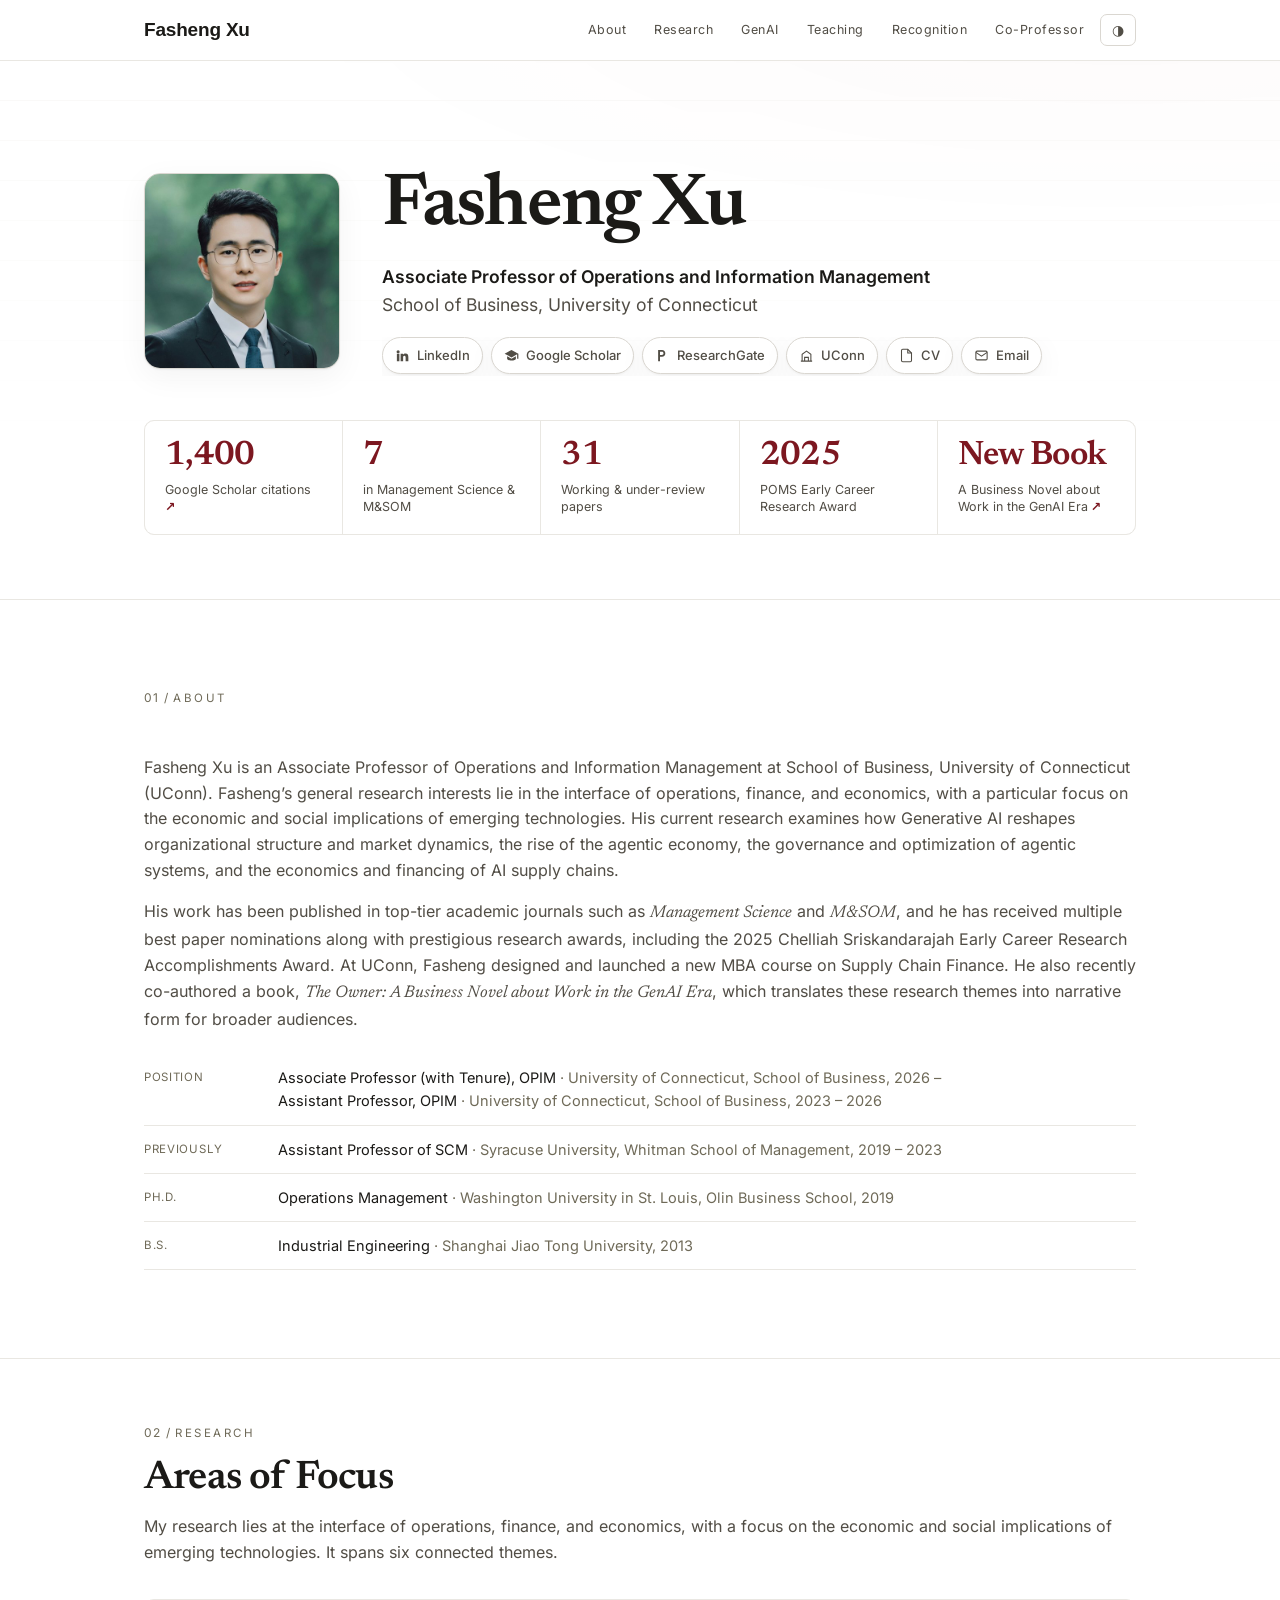
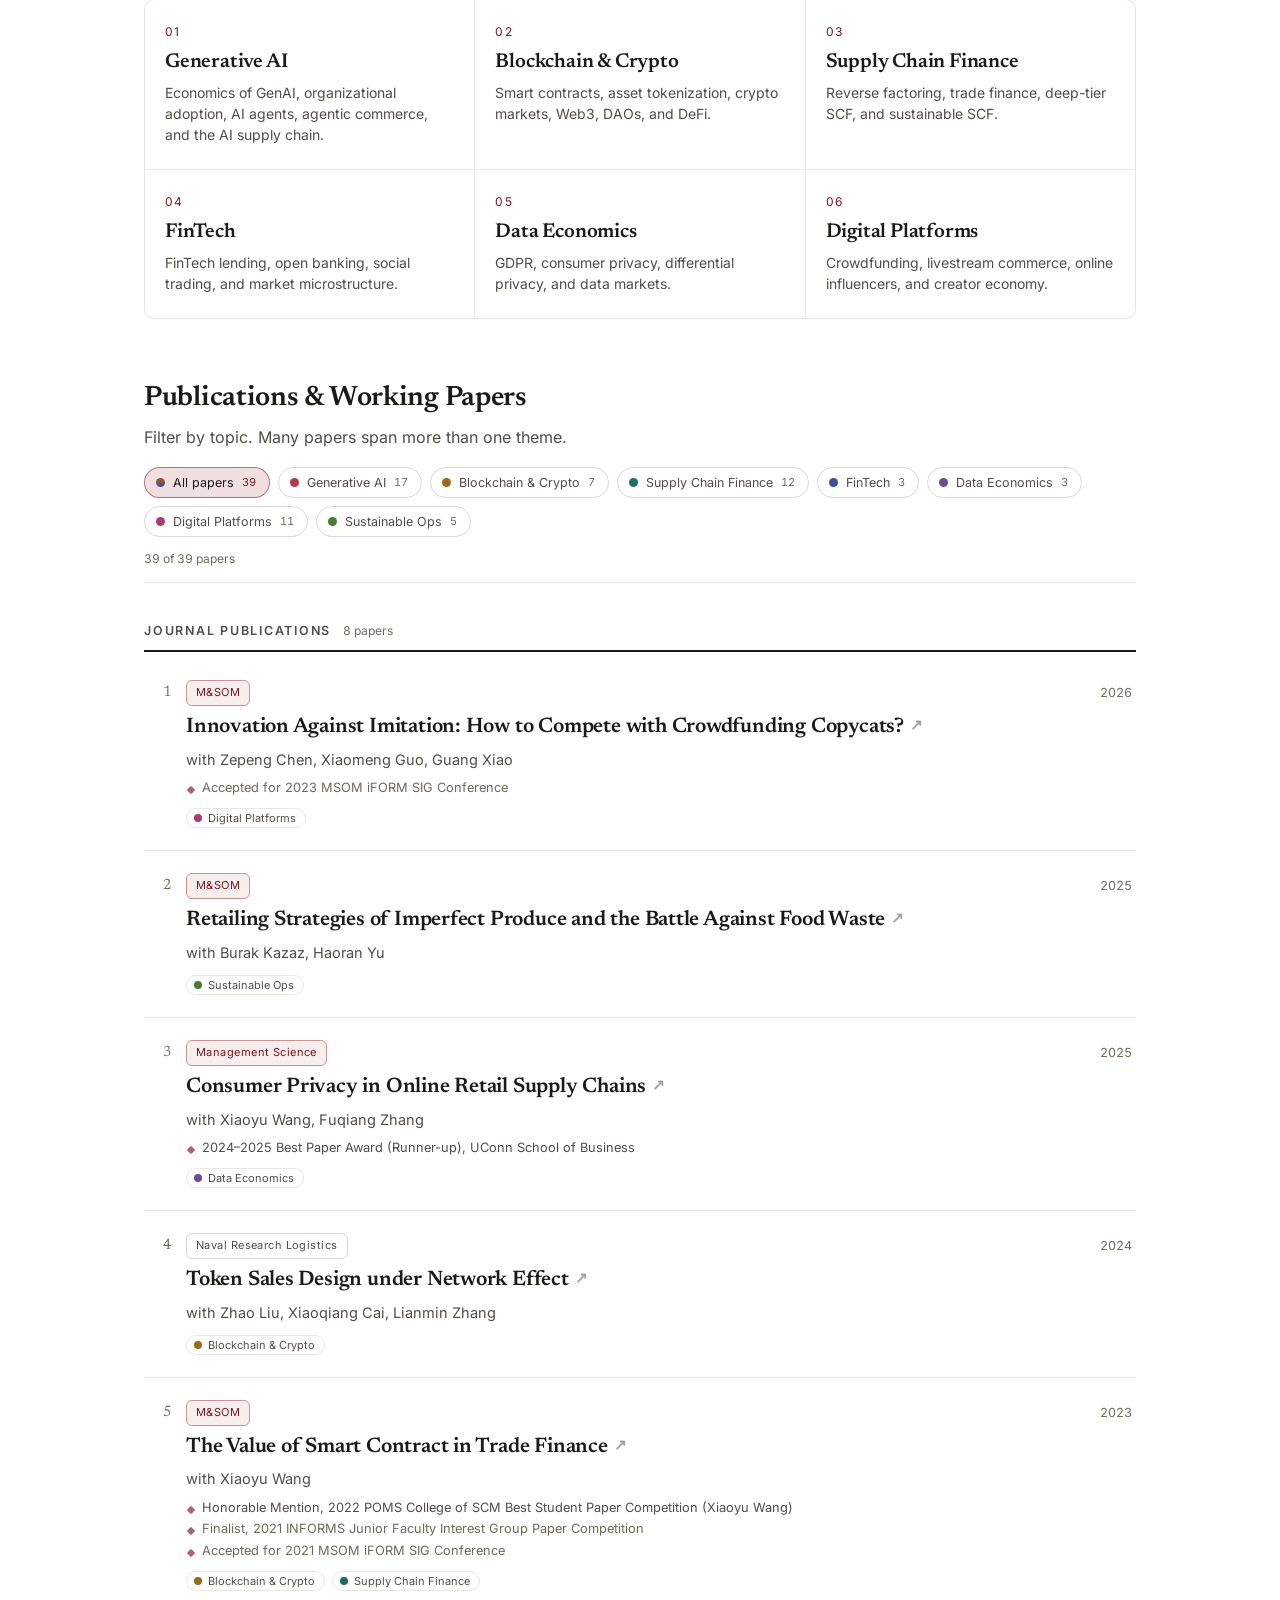
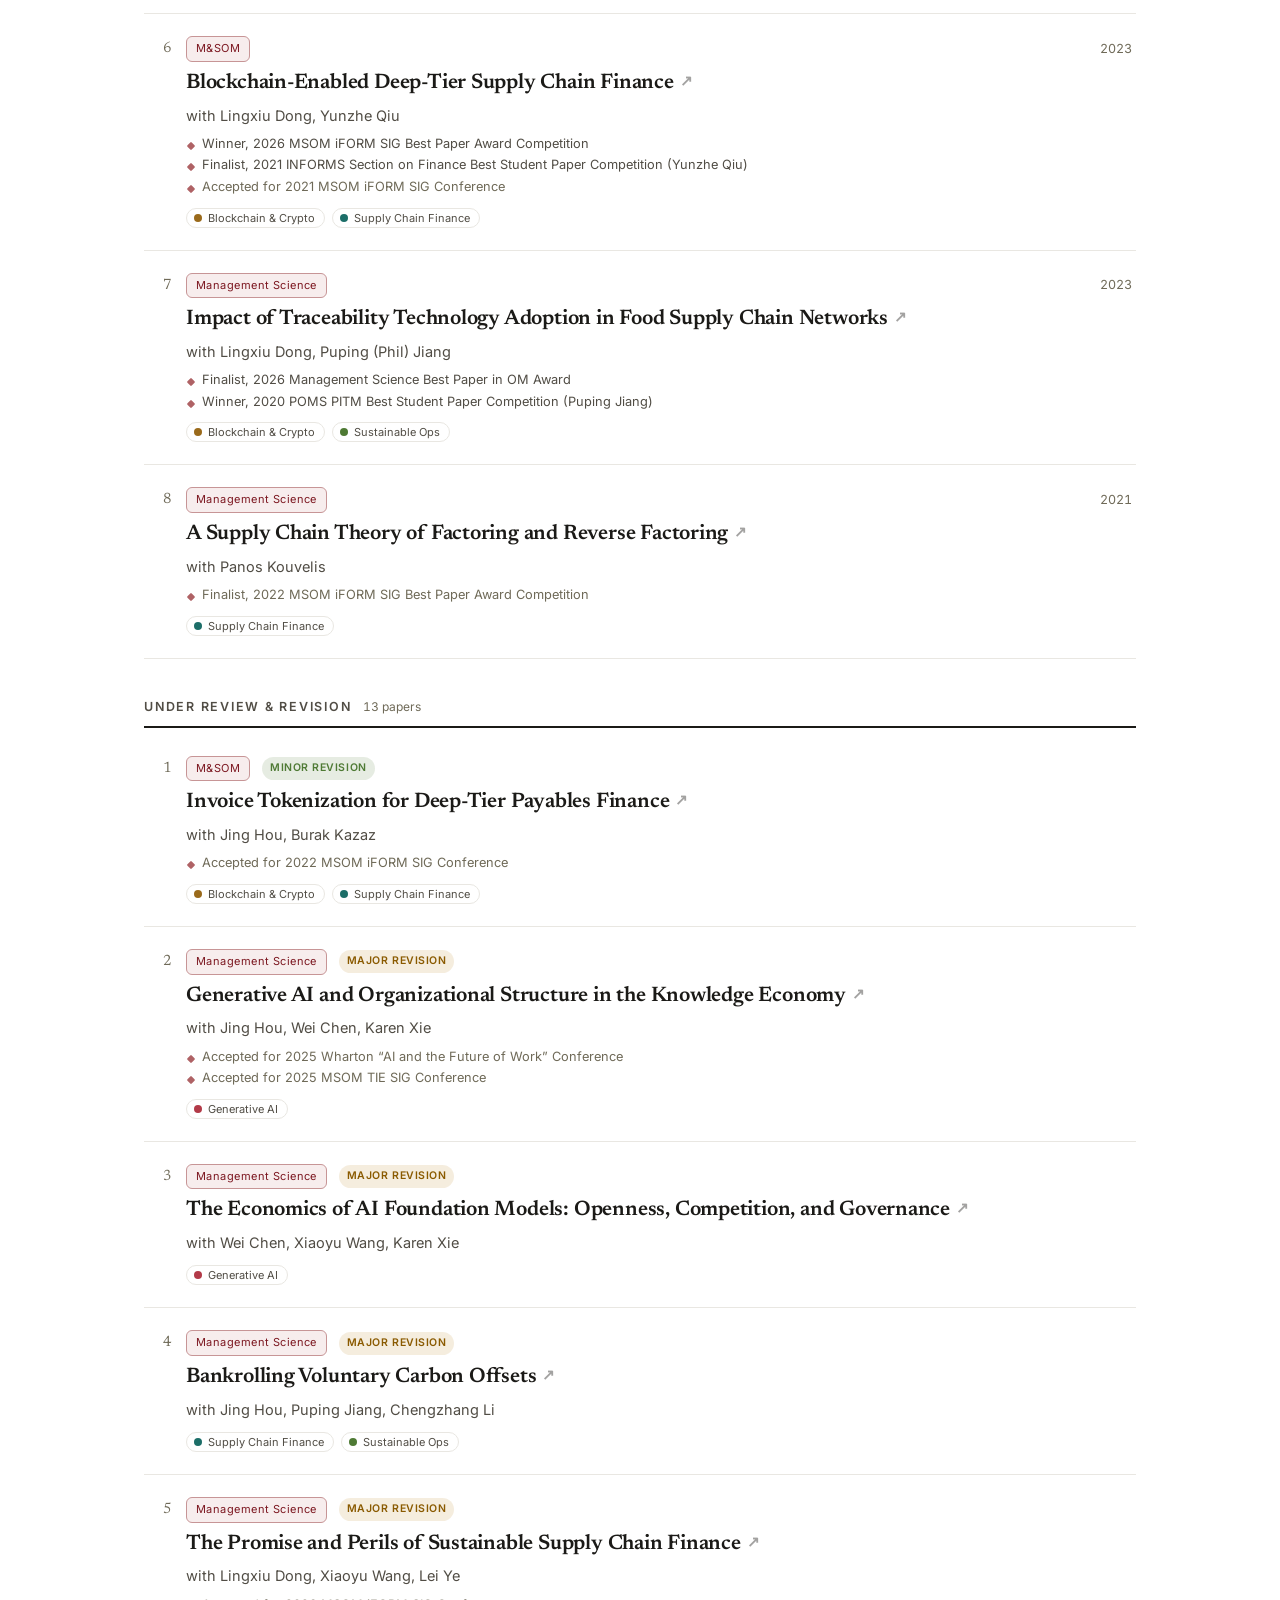
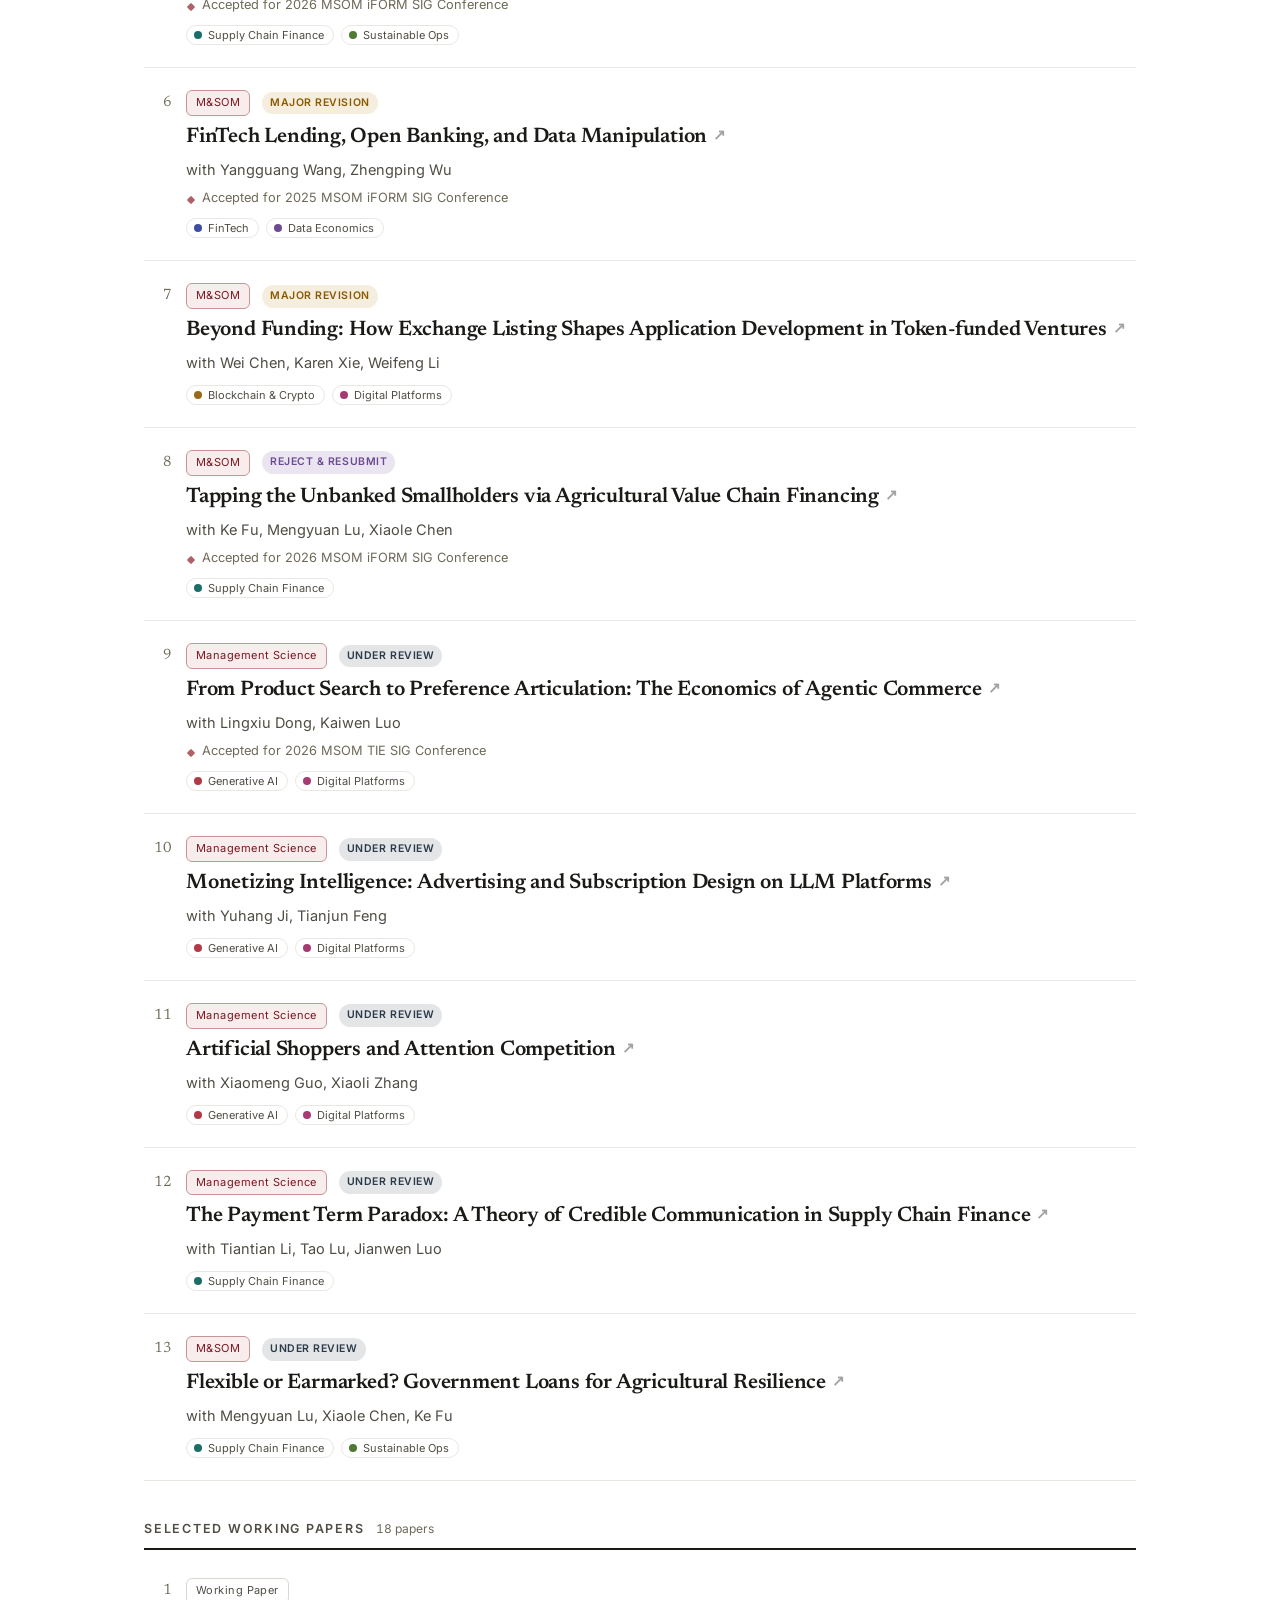
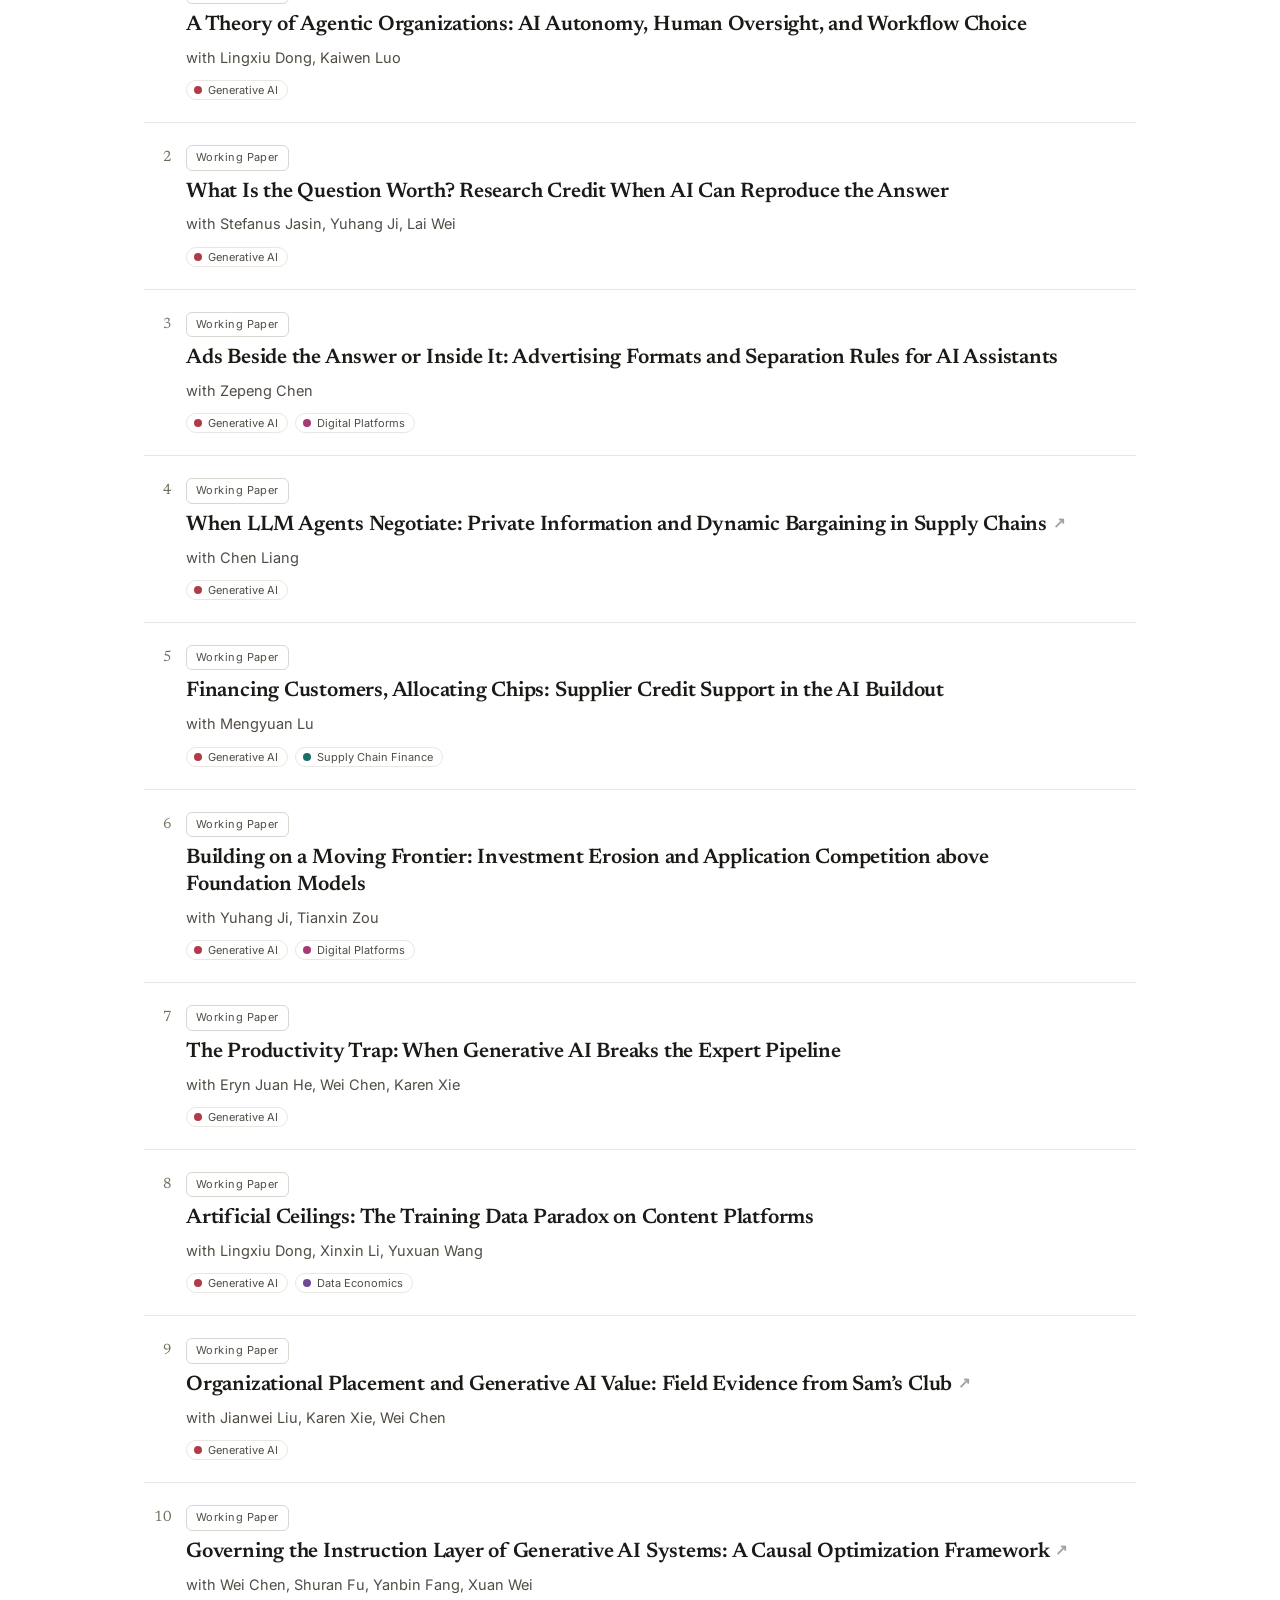
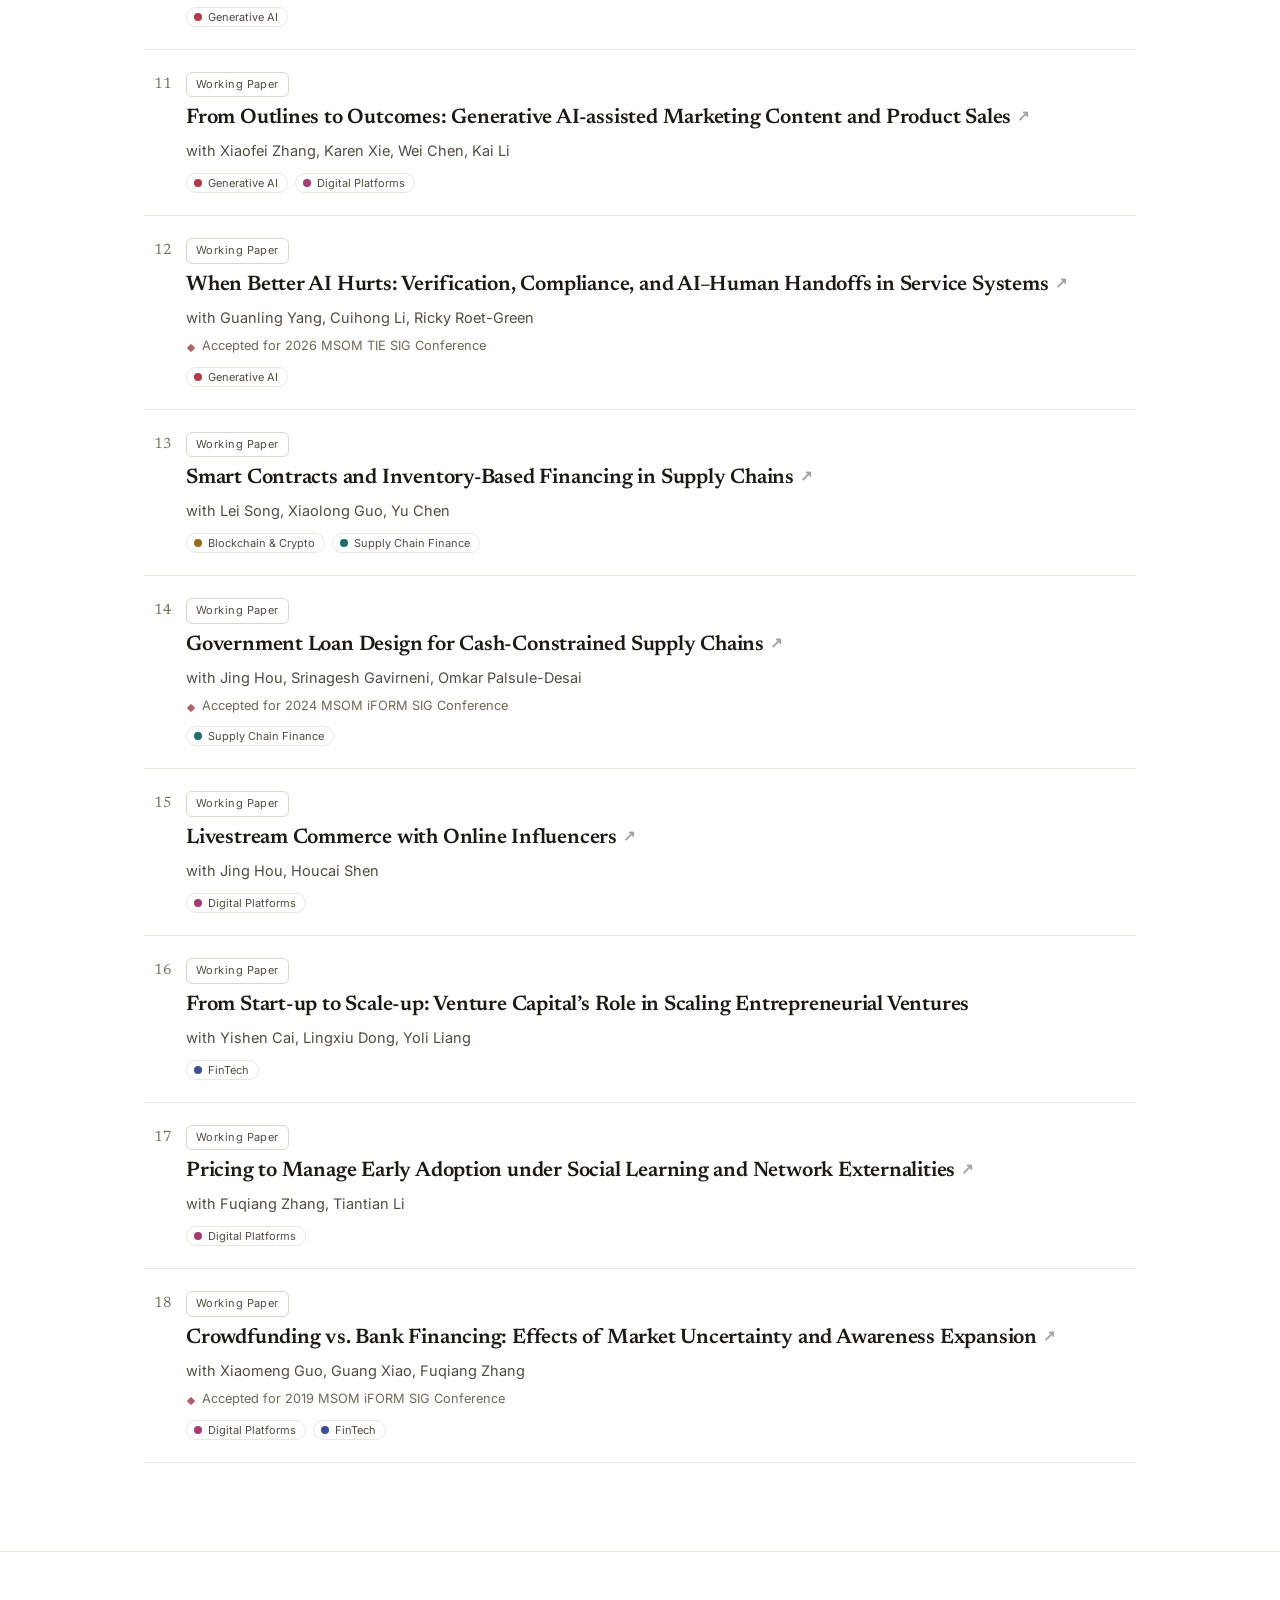
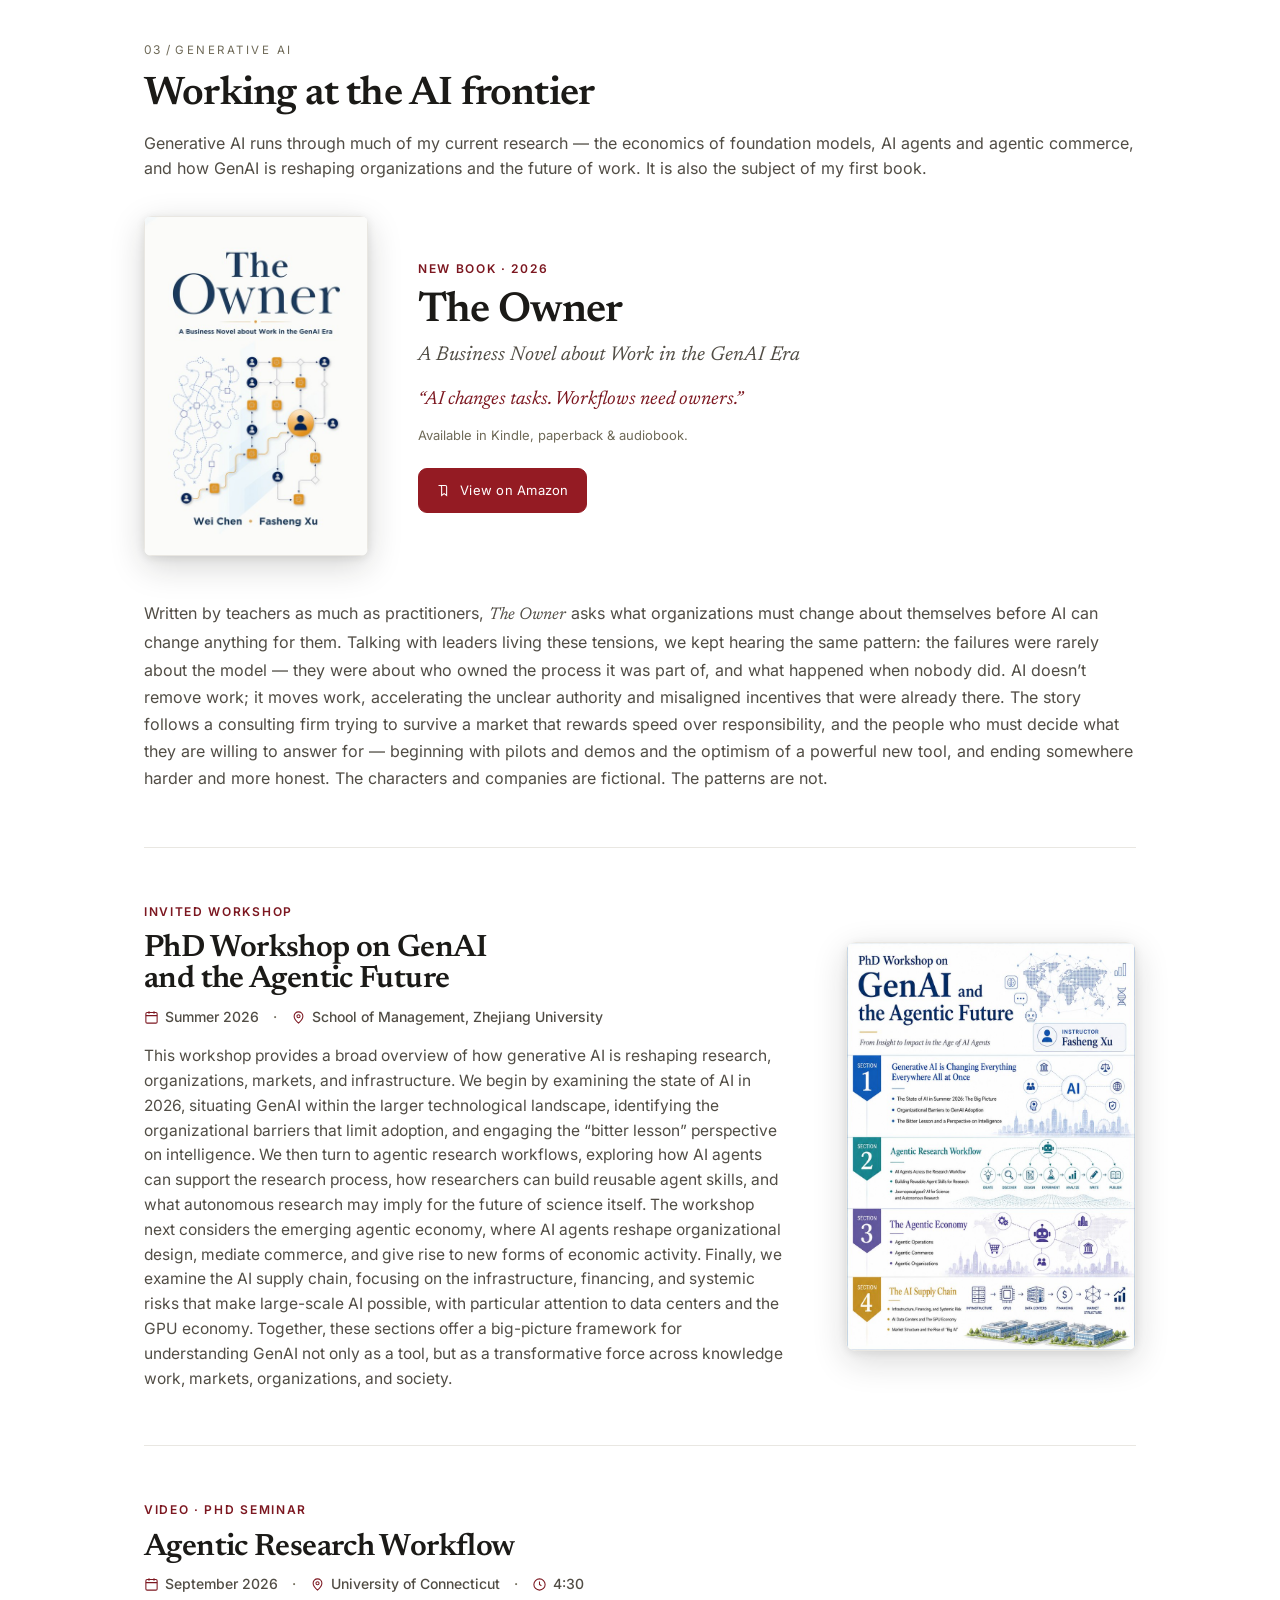
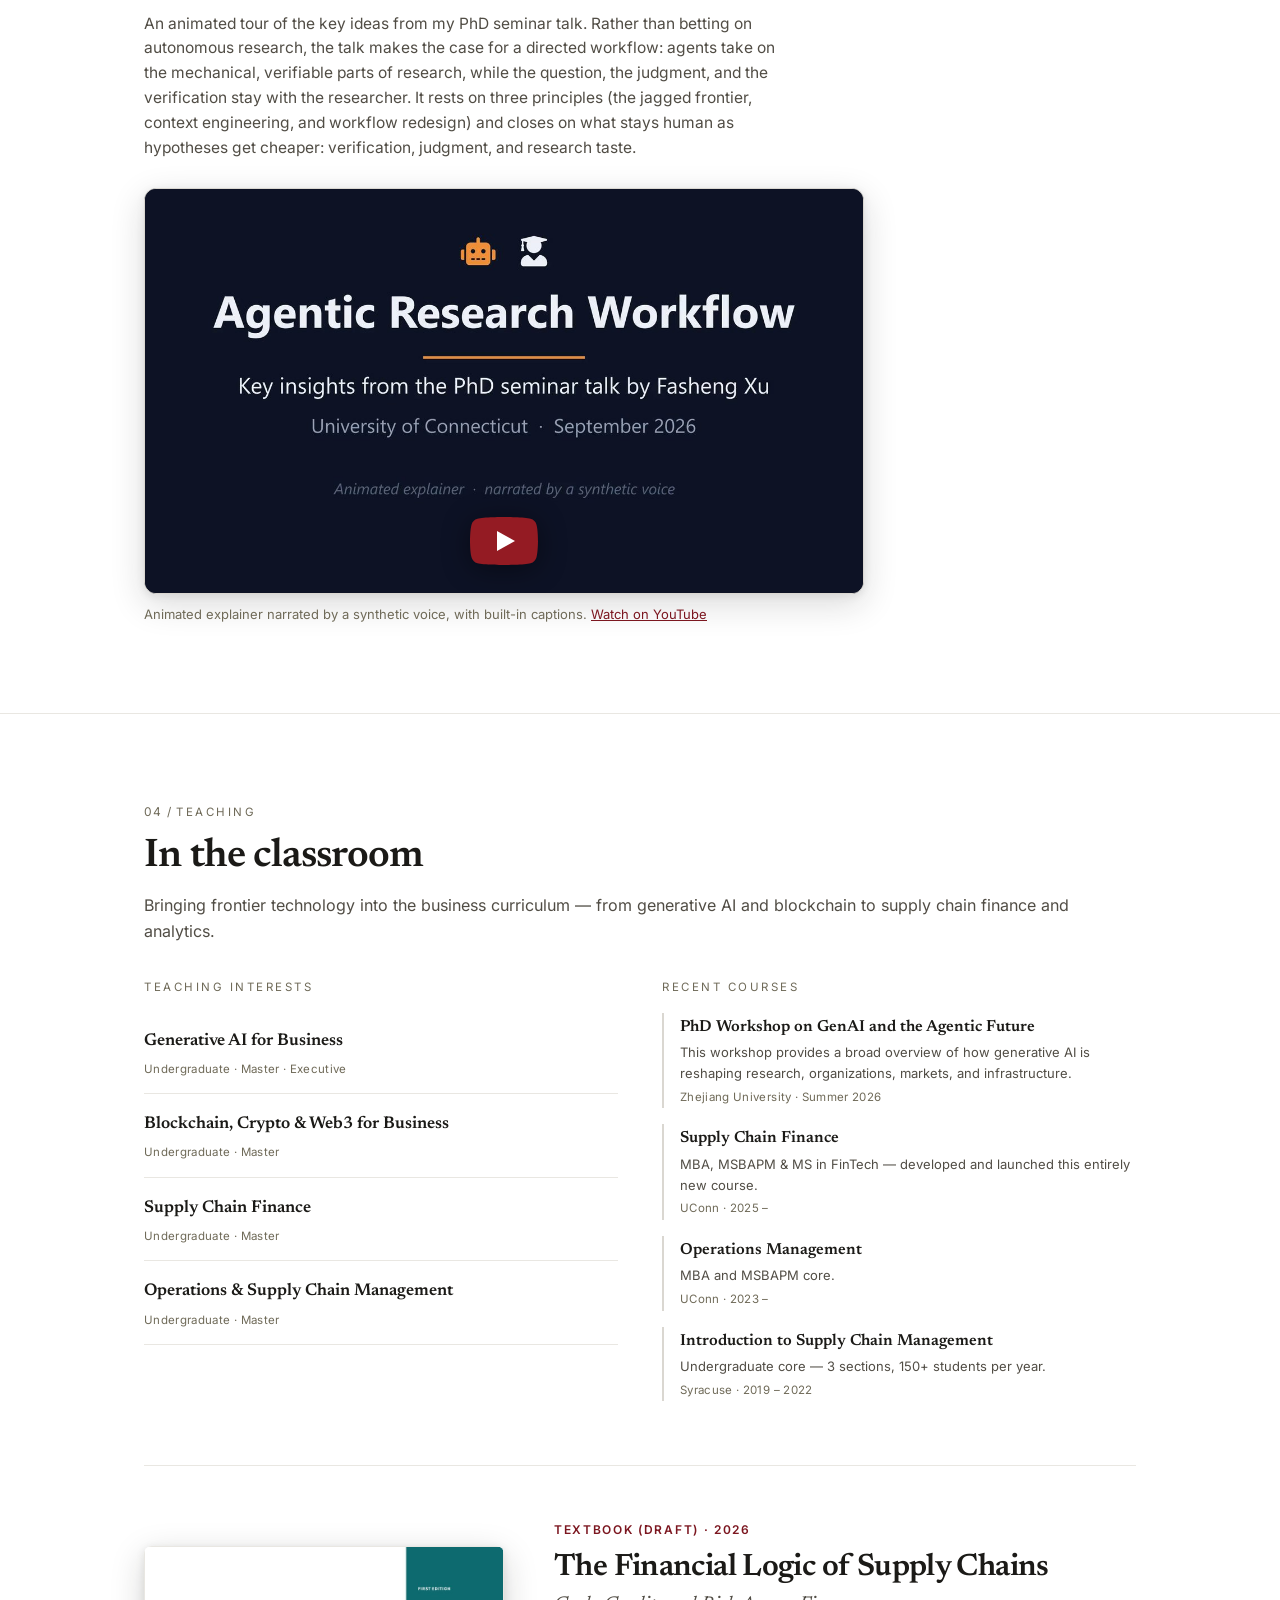
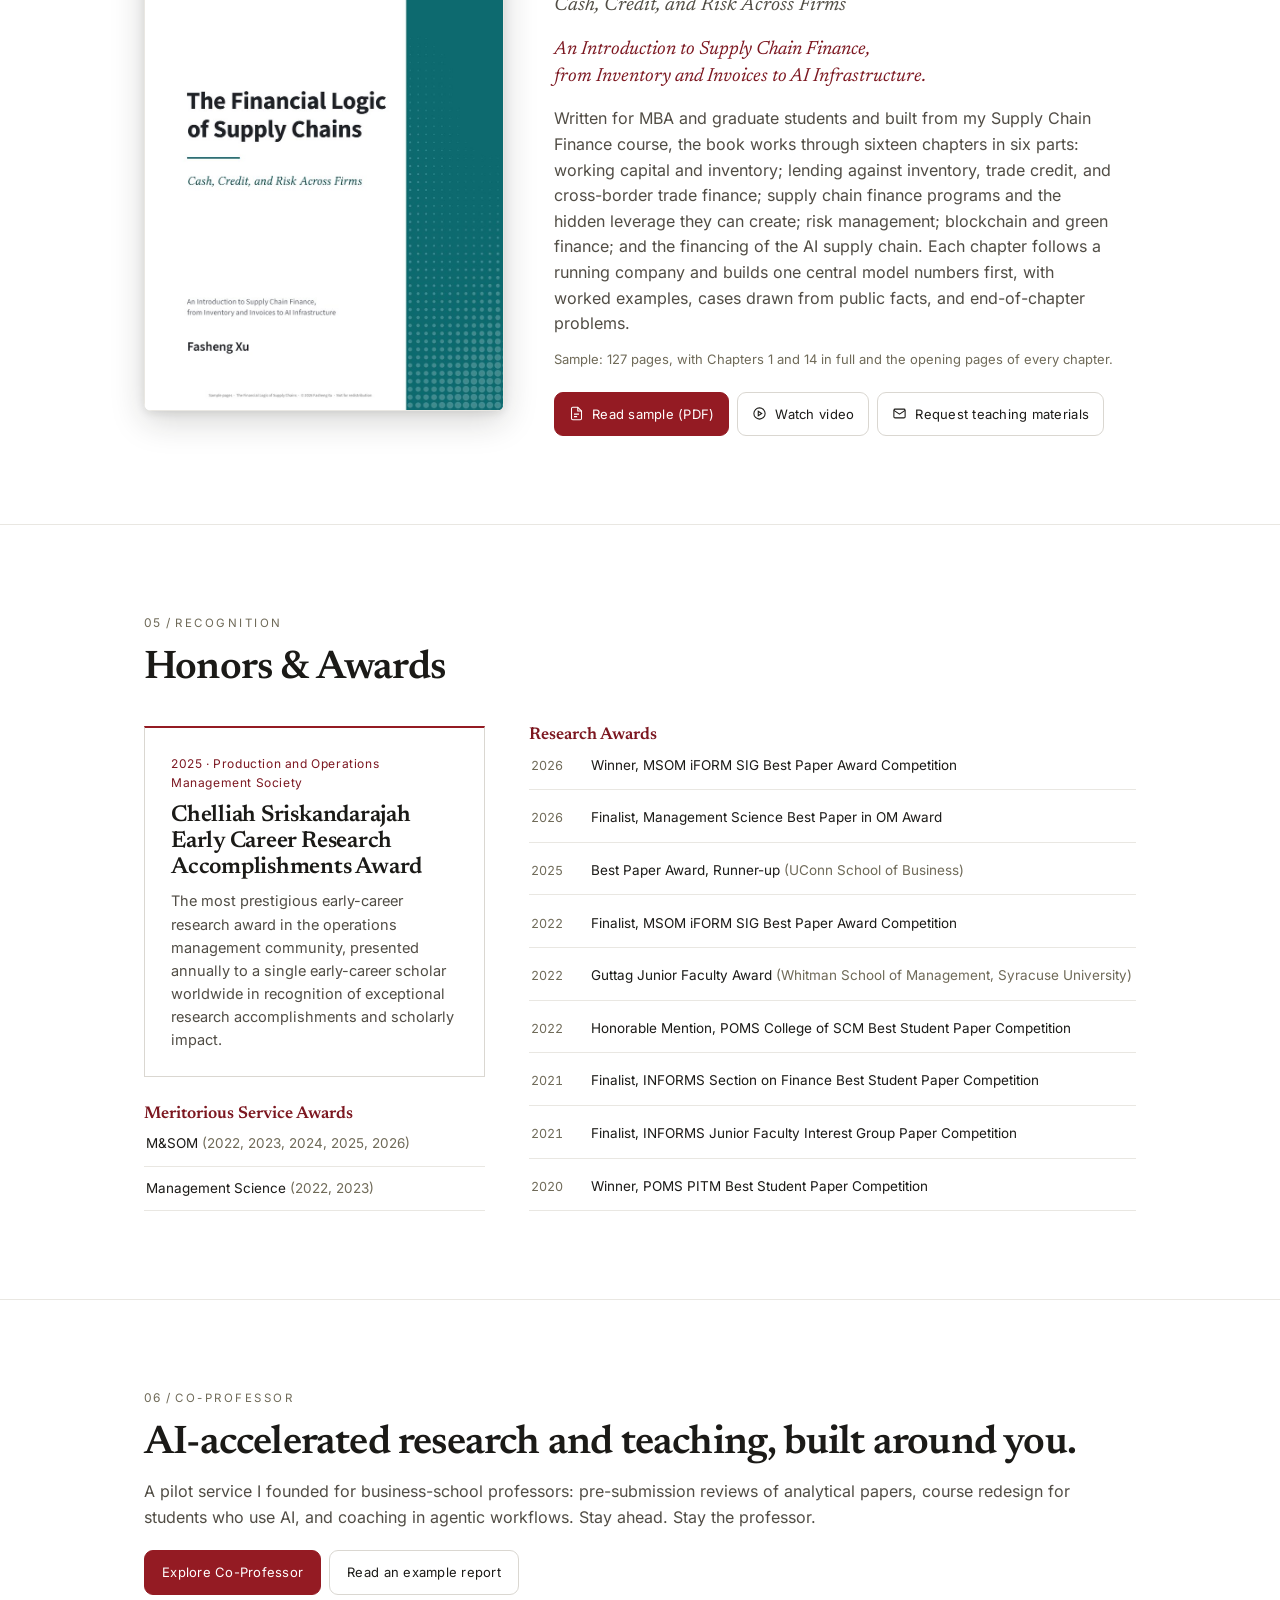
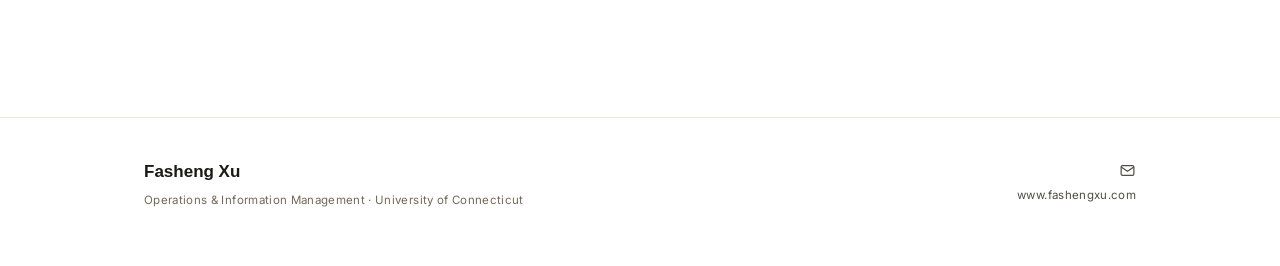
==== index.html @ a57a4d6a "Honors & Awards: title case headings, drop intro line, align card and lists top and bottom Co-Author" ====
<!DOCTYPE html>
<html lang="en">
<head>
<meta charset="utf-8">
<meta name="viewport" content="width=device-width, initial-scale=1">
<meta name="theme-color" content="#FFFFFF" media="(prefers-color-scheme: light)">
<meta name="theme-color" content="#121316" media="(prefers-color-scheme: dark)">
<meta property="og:title" content="Fasheng Xu — Research">
<meta property="og:description" content="Associate Professor of Operations and Information Management, University of Connecticut. Research on the economics of generative AI, blockchain, supply chain finance, and FinTech.">
<meta property="og:type" content="website">
<meta property="og:url" content="https://www.fashengxu.com">
<link rel="icon" href="data:image/svg+xml,%3Csvg xmlns='http://www.w3.org/2000/svg' viewBox='0 0 64 64'%3E%3Crect width='64' height='64' rx='14' fill='%23941B23'/%3E%3Ctext x='32' y='44' font-family='Arial,Helvetica,sans-serif' font-size='30' font-weight='700' fill='white' text-anchor='middle'%3EFX%3C/text%3E%3C/svg%3E">
<title>Fasheng Xu</title>
<meta name="description" content="Fasheng Xu, Associate Professor of Operations and Information Management at the University of Connecticut. Research on the economics of generative AI, blockchain, supply chain finance, and FinTech.">
<style>
  /* ============================ FONTS (inlined; CSP blocks CDN) ============================ */
  @font-face{font-family:'Inter';font-style:normal;font-weight:100 900;font-display:swap;src:url([data-uri]) format('woff2');unicode-range:U+0000-00FF,U+0131,U+0152-0153,U+02BB-02BC,U+02C6,U+02DA,U+02DC,U+0304,U+0308,U+0329,U+2000-206F,U+20AC,U+2122,U+2191,U+2193,U+2212,U+2215,U+FEFF,U+FFFD}
  @font-face{font-family:'Newsreader';font-style:normal;font-weight:200 800;font-display:swap;src:url([data-uri]) format('woff2');unicode-range:U+0000-00FF,U+0131,U+0152-0153,U+02BB-02BC,U+02C6,U+02DA,U+02DC,U+0304,U+0308,U+0329,U+2000-206F,U+20AC,U+2122,U+2191,U+2193,U+2212,U+2215,U+FEFF,U+FFFD}
  @font-face{font-family:'Newsreader';font-style:italic;font-weight:200 800;font-display:swap;src:url([data-uri]) format('woff2');unicode-range:U+0000-00FF,U+0131,U+0152-0153,U+02BB-02BC,U+02C6,U+02DA,U+02DC,U+0304,U+0308,U+0329,U+2000-206F,U+20AC,U+2122,U+2191,U+2193,U+2212,U+2215,U+FEFF,U+FFFD}
  /* ============================ TOKENS ============================ */
  :root{
    color-scheme: light dark;
    --paper:#FFFFFF;
    --panel:#FFFFFF;
    --panel-2:#F5F4F2;
    --ink:#1B1A17;
    --ink-soft:#514D45;
    --ink-faint:#6F6A58;
    --line:#E9E7E2;
    --line-strong:#DAD7D1;
    --accent:#941B23;        /* oxblood, drawn from the CV's own title color */
    --accent-ink:#7C1720;
    --accent-soft:rgba(148,27,35,.08);
    --slate:#2B3A4A;

    /* topic hues */
    --t-genai:#B23A48;
    --t-blockchain:#9A6A1B;
    --t-scf:#1C6E68;
    --t-fintech:#3C4E9E;
    --t-data:#6E4A93;
    --t-platforms:#A63A72;
    --t-sustain:#4E7A34;

    --maxw:1120px;
    --gutter:clamp(20px,5vw,64px);
    --serif:"Newsreader",Georgia,"Times New Roman",serif;
    --sans:"Inter",system-ui,-apple-system,"Segoe UI",Roboto,Helvetica,Arial,sans-serif;
    --mono:"Inter",system-ui,-apple-system,"Segoe UI",Roboto,Helvetica,Arial,sans-serif;

    --shadow:0 1px 2px rgba(27,26,23,.04),0 8px 30px rgba(27,26,23,.05);
    --r:10px;
  }
  @media (prefers-color-scheme:dark){
    :root{
      --paper:#121316;
      --panel:#191A1E;
      --panel-2:#202227;
      --ink:#F2F3F5;
      --ink-soft:#B9BBC0;
      --ink-faint:#8F9299;
      --line:#2A2C31;
      --line-strong:#383B41;
      --accent:#E86B62;
      --accent-ink:#F0928B;
      --accent-soft:rgba(232,107,98,.13);
      --slate:#AEB9C6;
      --t-genai:#E88A92;
      --t-blockchain:#D8AC57;
      --t-scf:#57C2BA;
      --t-fintech:#94A0E8;
      --t-data:#BE9EE2;
      --t-platforms:#E58BB9;
      --t-sustain:#95C46C;
      --shadow:0 1px 2px rgba(0,0,0,.3),0 10px 34px rgba(0,0,0,.34);
    }
  }
  /* explicit toggle overrides */
  :root[data-theme="light"]{
    color-scheme:light;
    --paper:#FFFFFF;--panel:#FFFFFF;--panel-2:#F5F4F2;--ink:#1B1A17;--ink-soft:#514D45;--ink-faint:#6F6A58;
    --line:#E9E7E2;--line-strong:#DAD7D1;--accent:#941B23;--accent-ink:#7C1720;--accent-soft:rgba(148,27,35,.08);--slate:#2B3A4A;
    --t-genai:#B23A48;--t-blockchain:#9A6A1B;--t-scf:#1C6E68;--t-fintech:#3C4E9E;--t-data:#6E4A93;--t-platforms:#A63A72;--t-sustain:#4E7A34;
    --shadow:0 1px 2px rgba(27,26,23,.04),0 8px 30px rgba(27,26,23,.05);
  }
  :root[data-theme="dark"]{
    color-scheme:dark;
    --paper:#121316;--panel:#191A1E;--panel-2:#202227;--ink:#F2F3F5;--ink-soft:#B9BBC0;--ink-faint:#8F9299;
    --line:#2A2C31;--line-strong:#383B41;--accent:#E86B62;--accent-ink:#F0928B;--accent-soft:rgba(232,107,98,.13);--slate:#AEB9C6;
    --t-genai:#E88A92;--t-blockchain:#D8AC57;--t-scf:#57C2BA;--t-fintech:#94A0E8;--t-data:#BE9EE2;--t-platforms:#E58BB9;--t-sustain:#95C46C;
    --shadow:0 1px 2px rgba(0,0,0,.3),0 10px 34px rgba(0,0,0,.34);
  }

  /* ============================ BASE ============================ */
  *{box-sizing:border-box}
  html{scroll-behavior:smooth;overflow-x:clip}
  @media (prefers-reduced-motion:reduce){html{scroll-behavior:auto}}
  body{
    margin:0;background:var(--paper);color:var(--ink);
    font-family:var(--sans);font-size:16px;line-height:1.6;
    -webkit-font-smoothing:antialiased;text-rendering:optimizeLegibility;
    font-feature-settings:"kern" 1;
  }
  a{color:inherit}
  h1,h2,h3,h4{font-family:var(--serif);font-weight:600;line-height:1.14;letter-spacing:-.01em;text-wrap:balance;margin:0}
  p{margin:0}
  em,i,cite{font-family:var(--serif);font-style:italic;font-weight:inherit;font-size:1.06em}
  ::selection{background:var(--accent-soft);color:var(--accent-ink)}
  :focus-visible{outline:2.5px solid var(--accent);outline-offset:3px}

  .wrap{max-width:var(--maxw);margin-inline:auto;padding-inline:var(--gutter)}
  .eyebrow{font-family:var(--mono);font-size:11.5px;letter-spacing:.22em;text-transform:uppercase;color:var(--ink-faint)}
  .mono{font-family:var(--mono);font-variant-numeric:tabular-nums}

  /* ============================ NAV ============================ */
  header.nav{position:sticky;top:0;z-index:50;background:color-mix(in srgb,var(--paper) 86%,transparent);
    backdrop-filter:blur(10px) saturate(1.2);-webkit-backdrop-filter:blur(10px) saturate(1.2);
    border-bottom:1px solid var(--line)}
  .nav__row{display:flex;align-items:center;justify-content:space-between;gap:18px;height:60px}
  .brand{display:flex;align-items:center;gap:9px;text-decoration:none;font-family:Arial,Helvetica,sans-serif;font-weight:600;font-size:19px;letter-spacing:-.01em}
  .brand small{font-family:var(--mono);font-size:10.5px;letter-spacing:.14em;text-transform:uppercase;color:var(--ink-faint);font-weight:400}
  nav.links{display:flex;align-items:center;gap:4px}
  nav.links a{font-family:var(--mono);font-size:12.5px;letter-spacing:.04em;text-decoration:none;color:var(--ink-soft);
    padding:8px 12px;border-radius:7px;transition:color .18s,background .18s}
  nav.links a:hover{color:var(--ink);background:var(--panel-2)}
  nav.links a.cv{color:var(--accent-ink);border:1px solid color-mix(in srgb,var(--accent) 34%,var(--line))}
  nav.links a.cv:hover{background:var(--accent-soft)}
  .navtoggle{display:none}
  .lbl-min{display:none}
  .theme-btn{background:none;border:1px solid var(--line-strong);color:var(--ink-soft);width:36px;height:32px;border-radius:7px;cursor:pointer;font-size:14px;display:grid;place-items:center;transition:background .18s,color .18s}
  .theme-btn:hover{background:var(--panel-2);color:var(--ink)}
  @media (max-width:720px){
    nav.links a:not(.cv):not(.persist){display:none}
    .brand small{display:none}
    .lbl-full{display:none}
    .lbl-min{display:inline}
    nav.links{gap:2px}
    nav.links a{padding:8px 10px}
  }

  /* ============================ HERO ============================ */
  .hero{position:relative;padding:clamp(56px,9vw,104px) 0 clamp(40px,6vw,64px);overflow:hidden}
  .hero::before{content:"";position:absolute;inset:0;z-index:0;pointer-events:none;
    background:
      radial-gradient(120% 80% at 88% -10%,var(--accent-soft),transparent 60%),
      linear-gradient(transparent 0 39px,var(--line) 39px 40px);
    background-size:auto,100% 40px;
    -webkit-mask-image:linear-gradient(to bottom,rgba(0,0,0,.5),transparent 74%);
    mask-image:linear-gradient(to bottom,rgba(0,0,0,.5),transparent 74%);opacity:.5}
  .hero__inner{position:relative;z-index:1;max-width:var(--maxw)}
  .hero__top{display:grid;grid-template-columns:auto 1fr;gap:clamp(22px,4vw,42px);align-items:center;margin-bottom:4px}
  .portrait{width:clamp(150px,20vw,196px);height:auto;aspect-ratio:1/1;object-fit:cover;object-position:50% 42%;border-radius:16px;border:1px solid var(--line-strong);box-shadow:var(--shadow);background:var(--panel-2);display:block}
  .hero__id{min-width:0}
  .social{display:flex;flex-wrap:nowrap;gap:8px;margin-top:18px;overflow-x:auto;scrollbar-width:thin;padding-bottom:2px}
  .social a{display:inline-flex;flex:0 0 auto;align-items:center;gap:7px;padding:7px 12px;border-radius:999px;border:1px solid var(--line-strong);background:var(--panel);color:var(--ink-soft);font-size:13px;font-weight:500;text-decoration:none;white-space:nowrap;box-shadow:var(--shadow);transition:transform .16s,color .18s,border-color .18s}
  .social a:hover{transform:translateY(-1px);color:var(--accent-ink);border-color:color-mix(in srgb,var(--accent) 34%,var(--line-strong))}
  .social svg{width:15px;height:15px;flex:none}
  @media (max-width:600px){
    .hero__top{grid-template-columns:1fr;justify-items:start;gap:18px}
    .portrait{width:150px}
  }
  .hero .eyebrow{margin-bottom:20px;display:flex;align-items:center;gap:12px;flex-wrap:wrap}
  .hero .eyebrow .sep{width:22px;height:1px;background:var(--line-strong)}
  .hero h1{font-size:clamp(42px,7.4vw,74px);letter-spacing:-.025em;margin-bottom:14px}
  .hero .role{font-size:clamp(15px,2vw,17.5px);color:var(--ink-soft);max-width:none;margin-bottom:8px}
  .hero .role b{color:var(--ink);font-weight:600}
  .hero .thesis{font-family:var(--serif);font-size:clamp(20px,2.9vw,27px);line-height:1.4;color:var(--ink);
    max-width:34ch;margin:30px 0 6px;text-wrap:pretty}
  .hero .lede{margin-top:20px;max-width:60ch;color:var(--ink-soft);font-size:16px}
  .hero .lede q{font-style:normal}
  .hero__cta{display:flex;flex-wrap:wrap;gap:12px;margin-top:30px}
  .btn{display:inline-flex;align-items:center;gap:9px;text-decoration:none;font-family:var(--mono);font-size:13px;letter-spacing:.02em;
    padding:11px 17px;border-radius:9px;border:1px solid var(--line-strong);color:var(--ink);background:var(--panel);
    transition:transform .16s,background .18s,border-color .18s,box-shadow .18s}
  .btn:hover{transform:translateY(-1px);box-shadow:var(--shadow);border-color:color-mix(in srgb,var(--accent) 30%,var(--line-strong))}
  .btn--primary{background:var(--accent);color:#fff;border-color:var(--accent)}
  @media (prefers-color-scheme:dark){.btn--primary{color:#241014}}
  :root[data-theme="dark"] .btn--primary{color:#241014}
  :root[data-theme="light"] .btn--primary{color:#fff}
  .btn--primary:hover{background:var(--accent-ink)}
  .btn svg{width:15px;height:15px;stroke:currentColor;fill:none;stroke-width:1.7}

  .stats{display:grid;grid-template-columns:1fr;gap:1px;margin-top:44px;
    background:var(--line);border:1px solid var(--line);border-radius:var(--r);overflow:hidden}
  @media (min-width:860px){.stats{grid-template-columns:repeat(5,1fr)}}
  .stat{background:var(--paper);padding:18px 20px}
  .stat .n{font-family:var(--serif);font-size:clamp(26px,3.4vw,34px);font-weight:600;letter-spacing:-.02em;line-height:1;color:var(--accent-ink)}
  .stat .l{margin-top:9px;font-size:12.5px;color:var(--ink-soft);line-height:1.35}
  a.stat--link{text-decoration:none;transition:background .18s}
  a.stat--link:hover{background:var(--panel-2)}
  .stat--book .l::after{content:" \2197";color:var(--accent-ink);font-weight:600}
  .stat--ext .l::after{content:" \2197";color:var(--accent-ink);font-weight:600}
  a.stat--link:focus-visible{outline-offset:-4px}
  

  /* ============================ SECTIONS ============================ */
  section{padding:clamp(54px,8vw,88px) 0;border-top:1px solid var(--line)}
  section[id],#top{scroll-margin-top:74px}
  .sec-head{display:flex;align-items:flex-end;justify-content:space-between;gap:20px;margin-bottom:34px;flex-wrap:wrap}
  .sec-head .k{max-width:none}
  .sec-head .eyebrow{margin-bottom:14px}
  .sec-head h2{font-size:clamp(28px,4vw,40px);letter-spacing:-.02em}
  .sec-head p{margin-top:12px;color:var(--ink-soft);font-size:16px}
  .sec-num{font-family:var(--mono);font-size:12px;color:var(--ink-faint);letter-spacing:.1em}

  /* ============================ AREAS OF FOCUS ============================ */
  .focus{display:grid;grid-template-columns:1fr;gap:1px;background:var(--line);border:1px solid var(--line);border-radius:var(--r);overflow:hidden;margin-top:8px}
  @media (min-width:560px){.focus{grid-template-columns:repeat(2,1fr)}}
  @media (min-width:880px){.focus{grid-template-columns:repeat(3,1fr)}}
  .focus__card{background:var(--panel);padding:22px 20px 24px}
  .focus__num{font-family:var(--mono);font-size:12px;letter-spacing:.12em;color:var(--accent-ink)}
  .focus__card h3{font-size:20px;margin:9px 0 9px;letter-spacing:-.01em}
  .focus__card p{color:var(--ink-soft);font-size:14px;line-height:1.5;margin:0}
  .papers-head{margin-top:clamp(40px,6vw,64px)}
  .papers-head__title{font-size:clamp(22px,3vw,28px);letter-spacing:-.01em}
  .papers-head p{margin-top:10px;color:var(--ink-soft);font-size:16px}
  /* ============================ RESEARCH CONTROLS ============================ */
  .controls{position:sticky;top:60px;z-index:20;padding:16px 0 14px;margin-bottom:8px;
    background:color-mix(in srgb,var(--paper) 90%,transparent);
    backdrop-filter:blur(8px);-webkit-backdrop-filter:blur(8px);border-bottom:1px solid var(--line)}
  .filters{display:flex;flex-wrap:wrap;gap:8px;align-items:center}
  .chip{display:inline-flex;align-items:center;gap:8px;cursor:pointer;font-family:var(--mono);font-size:12.5px;
    padding:7px 13px 7px 11px;border-radius:99px;border:1px solid var(--line-strong);background:var(--panel);
    color:var(--ink-soft);transition:background .16s,border-color .16s,color .16s,transform .12s;user-select:none}
  .chip:hover{transform:translateY(-1px);color:var(--ink)}
  .chip .cdot{width:9px;height:9px;border-radius:50%;background:var(--cc,var(--ink-faint));flex:none}
  .chip .cn{font-size:11px;color:var(--ink-faint);font-variant-numeric:tabular-nums}
  .chip[aria-pressed="true"]{background:color-mix(in srgb,var(--cc,var(--accent)) 14%,var(--panel));
    border-color:color-mix(in srgb,var(--cc,var(--accent)) 55%,transparent);color:var(--ink)}
  .chip[aria-pressed="true"] .cn{color:color-mix(in srgb,var(--cc,var(--accent)) 80%,var(--ink))}
  .chip.all .cdot{background:conic-gradient(var(--t-genai),var(--t-blockchain),var(--t-scf),var(--t-fintech),var(--t-data),var(--t-platforms),var(--t-sustain),var(--t-genai))}
  .controls__row2{display:flex;gap:12px;align-items:center;margin-top:12px;flex-wrap:wrap}
  .search{flex:1;min-width:220px;display:flex;align-items:center;gap:9px;background:var(--panel);
    border:1px solid var(--line-strong);border-radius:9px;padding:0 12px;transition:border-color .18s,box-shadow .18s}
  .search:focus-within{border-color:color-mix(in srgb,var(--accent) 45%,var(--line-strong));box-shadow:0 0 0 3px var(--accent-soft)}
  .search svg{width:15px;height:15px;stroke:var(--ink-faint);fill:none;stroke-width:1.8;flex:none}
  .search input{flex:1;border:0;background:none;outline:none;color:var(--ink);font-family:var(--sans);font-size:14px;padding:10px 0}
  .search input::placeholder{color:var(--ink-faint)}
  .showing{font-family:var(--mono);font-size:12px;color:var(--ink-faint);white-space:nowrap;font-variant-numeric:tabular-nums}
  .clearbtn{font-family:var(--mono);font-size:12px;color:var(--accent-ink);background:none;border:0;cursor:pointer;padding:6px 8px;border-radius:6px}
  .clearbtn:hover{background:var(--accent-soft)}

  /* ============================ PAPER LIST ============================ */
  .group{margin-top:38px}
  .group__head{display:flex;align-items:baseline;gap:12px;margin-bottom:6px;padding-bottom:10px;border-bottom:2px solid var(--ink)}
  .group__head h3{font-family:var(--mono);font-size:12.5px;font-weight:600;letter-spacing:.14em;text-transform:uppercase;color:var(--ink-soft)}
  .group__head .gc{font-family:var(--mono);font-size:12px;color:var(--ink-faint)}
  .plist{list-style:none;margin:0;padding:0}
  .plist--numbered{counter-reset:pub}
  .plist--numbered .paper{padding-left:42px}
  .plist--numbered .paper::before{counter-increment:pub;content:counter(pub);position:absolute;left:0;top:23px;width:28px;text-align:right;font-family:var(--serif);font-size:15px;color:var(--ink-faint);font-variant-numeric:tabular-nums}
  .paper{padding:22px 4px 22px;border-bottom:1px solid var(--line);position:relative;transition:background .16s}
  .paper:hover{background:color-mix(in srgb,var(--panel-2) 55%,transparent)}
  .paper__top{display:flex;align-items:center;gap:12px;margin-bottom:9px;flex-wrap:wrap}
  .venue{font-family:var(--mono);font-size:11px;letter-spacing:.04em;padding:3px 9px;border-radius:6px;
    border:1px solid var(--line-strong);color:var(--ink-soft);white-space:nowrap}
  .venue.flag{color:var(--accent-ink);border-color:color-mix(in srgb,var(--accent) 40%,var(--line));background:var(--accent-soft)}
  .status{font-family:var(--mono);font-size:10.5px;letter-spacing:.05em;text-transform:uppercase;padding:3px 8px;border-radius:99px;font-weight:600}
  .status.rev{color:#8a5a00;background:rgba(180,120,0,.13)}
  .status.und{color:var(--slate);background:color-mix(in srgb,var(--slate) 13%,transparent)}
  .status.rr{color:var(--t-data);background:color-mix(in srgb,var(--t-data) 14%,transparent)}
  .status.min{color:var(--t-sustain);background:color-mix(in srgb,var(--t-sustain) 14%,transparent)}
  @media (prefers-color-scheme:dark){.status.rev{color:#e6b45a;background:rgba(230,180,90,.14)}}
  :root[data-theme="dark"] .status.rev{color:#e6b45a;background:rgba(230,180,90,.14)}
  :root[data-theme="light"] .status.rev{color:#8a5a00;background:rgba(180,120,0,.13)}
  .year{margin-left:auto;font-family:var(--mono);font-size:12.5px;color:var(--ink-faint);font-variant-numeric:tabular-nums}
  .paper__title{font-size:21px;line-height:1.28;margin-bottom:6px;font-weight:600;text-wrap:pretty}
  .paper__title a{color:var(--ink);text-decoration:none;background-image:linear-gradient(var(--accent),var(--accent));
    background-size:0% 1.5px;background-position:0 100%;background-repeat:no-repeat;transition:background-size .3s,color .2s}
  .paper__title a:hover{color:var(--accent-ink);background-size:100% 1.5px}
  .paper__title .ext{display:inline-block;margin-left:6px;opacity:.4;font-size:.7em;transform:translateY(-2px);transition:opacity .2s}
  .paper__title a:hover .ext{opacity:.9}
  .paper__authors{font-size:14.5px;color:var(--ink-soft);margin-bottom:4px}
  .paper__authors .me{color:var(--ink);font-weight:600}
  .paper__authors .stu{color:var(--ink-faint)}
  .paper__notes{list-style:none;margin:8px 0 0;padding:0;display:flex;flex-direction:column;gap:3px}
  .paper__notes li{font-size:12.8px;color:var(--ink-faint);padding-left:16px;position:relative;line-height:1.45}
  .paper__notes li::before{content:"";position:absolute;left:2px;top:8px;width:6px;height:6px;border-radius:1px;
    background:color-mix(in srgb,var(--accent) 62%,var(--line-strong));transform:rotate(45deg)}
  .paper__notes li.award{color:var(--ink-soft)}
  .ptags{display:flex;flex-wrap:wrap;gap:7px;margin-top:11px}
  .ptag{display:inline-flex;align-items:center;gap:6px;font-family:var(--mono);font-size:11px;color:var(--ink-soft);
    padding:2px 9px 2px 7px;border-radius:99px;border:1px solid var(--line);background:var(--panel);cursor:pointer;transition:border-color .16s,color .16s}
  .ptag:hover{color:var(--ink);border-color:var(--tc)}
  .ptag .cdot{width:8px;height:8px;border-radius:50%;background:var(--tc);flex:none}
  .paper.hide{display:none}
  .group.hide{display:none}
  mark{background:color-mix(in srgb,var(--accent) 22%,transparent);color:inherit;padding:0 1px;border-radius:2px}
  .empty{padding:60px 10px;text-align:center;color:var(--ink-faint);font-family:var(--mono);font-size:13px}
  .empty.hide{display:none}

  /* ============================ GENERATIVE AI / BOOK ============================ */
  .book{display:grid;grid-template-columns:auto 1fr;gap:clamp(26px,4vw,50px);align-items:center}
  .book__cover{display:block;flex:none;line-height:0;border-radius:8px;overflow:hidden;box-shadow:0 10px 34px rgba(27,26,23,.18),0 2px 8px rgba(27,26,23,.10);transition:transform .25s ease}
  .book__cover:hover{transform:translateY(-4px)}
  .book__cover img{display:block;width:clamp(160px,22vw,224px);height:auto;border:1px solid var(--line)}
  .book__body{min-width:0}
  .book__tag{font-family:var(--sans);font-size:12px;letter-spacing:.14em;text-transform:uppercase;color:var(--accent-ink);font-weight:600;margin-bottom:12px}
  .book__title{font-size:clamp(30px,4.4vw,42px);letter-spacing:-.02em;line-height:1.02}
  .book__sub{font-family:var(--serif);font-style:italic;font-size:clamp(16px,2.1vw,20px);color:var(--ink-soft);margin-top:6px}
  .book__blurb{margin-top:16px;color:var(--ink-soft);max-width:56ch}
  .book__quote{font-family:var(--serif);font-style:italic;font-size:clamp(16px,1.9vw,19px);color:var(--accent-ink);margin-top:16px;line-height:1.4;max-width:40ch}
  .book__desc{margin-top:clamp(28px,3.5vw,44px)}
  .book__desc p{color:var(--ink-soft);margin-bottom:15px;line-height:1.7}
  .book__desc p:last-child{margin-bottom:0}
  .book__meta{margin-top:12px;font-size:13px;color:var(--ink-faint)}
  .book__cta{margin-top:22px}
  @media (max-width:640px){.book{grid-template-columns:1fr;justify-items:start;gap:24px}}
  /* ============================ WORKSHOP + LIGHTBOX ============================ */
  .workshop{display:grid;grid-template-columns:1fr auto;gap:clamp(26px,4vw,50px);align-items:center;margin-top:clamp(34px,5vw,54px);padding-top:clamp(34px,5vw,54px);border-top:1px solid var(--line)}
  .workshop__body{min-width:0}
  .workshop__title{font-size:clamp(23px,3vw,31px)}
  .workshop__blurb{margin-top:16px;color:var(--ink-soft);max-width:64ch;font-size:15.5px}
  .workshop__meta{display:flex;flex-wrap:wrap;align-items:center;gap:6px 14px;margin-top:10px;font-family:var(--sans);font-size:14px;font-weight:500;color:var(--ink-soft)}
  .workshop__meta .item{display:inline-flex;align-items:center;gap:6px}
  .workshop__meta svg{width:15px;height:15px;flex:none;stroke:var(--accent-ink)}
  .workshop__meta .sep{color:var(--ink-faint)}
  .workshop__img{display:block;flex:none;padding:0;border:0;background:none;cursor:zoom-in;line-height:0;border-radius:10px;overflow:hidden;box-shadow:0 10px 34px rgba(27,26,23,.16),0 2px 8px rgba(27,26,23,.08);position:relative;transition:transform .25s ease}
  .workshop__img:hover{transform:translateY(-3px)}
  .workshop__img img{display:block;width:clamp(190px,26vw,290px);height:auto;border:1px solid var(--line)}
  .workshop__zoom{position:absolute;left:0;right:0;bottom:0;padding:12px 8px 8px;text-align:center;font-family:var(--sans);font-size:10.5px;letter-spacing:.1em;text-transform:uppercase;color:#fff;background:linear-gradient(transparent,rgba(20,20,18,.72));opacity:0;transition:opacity .2s}
  .workshop__img:hover .workshop__zoom,.workshop__img:focus-visible .workshop__zoom{opacity:1}
  @media (max-width:640px){.workshop{grid-template-columns:1fr;justify-items:start;gap:22px}}
  .talkvid{margin-top:clamp(34px,5vw,54px);padding-top:clamp(34px,5vw,54px);border-top:1px solid var(--line)}
  .talkvid__frame{max-width:720px;margin-top:clamp(20px,2.6vw,28px);border-radius:12px;overflow:hidden;border:1px solid var(--line-strong);background:#0D1324;box-shadow:0 10px 34px rgba(27,26,23,.16),0 2px 8px rgba(27,26,23,.08);line-height:0}
  .talkvid__frame iframe,.talkvid__play{display:block;width:100%;aspect-ratio:16/9;border:0;background:#0D1324}
  .talkvid__play{position:relative;padding:0;margin:0;cursor:pointer;overflow:hidden}
  .talkvid__play img{display:block;width:100%;height:100%;object-fit:cover}
  .talkvid__btn{position:absolute;left:50%;top:87%;transform:translate(-50%,-50%);line-height:0;filter:drop-shadow(0 4px 14px rgba(0,0,0,.45));transition:transform .18s}
  .talkvid__play:hover .talkvid__btn,.talkvid__play:focus-visible .talkvid__btn{transform:translate(-50%,-50%) scale(1.1)}
  .talkvid__play:focus-visible{outline:3px solid var(--accent);outline-offset:-3px}
  .talkvid__note{margin-top:10px;font-size:13px;color:var(--ink-faint)}
  .lightbox{position:fixed;inset:0;z-index:200;background:rgba(18,17,15,.88);display:none;align-items:center;justify-content:center;padding:24px;cursor:zoom-out;-webkit-backdrop-filter:blur(3px);backdrop-filter:blur(3px)}
  .lightbox.open{display:flex}
  .lightbox img{max-width:min(780px,94vw);max-height:94vh;border-radius:8px;box-shadow:0 24px 70px rgba(0,0,0,.55)}
  /* ============================ RECOGNITION ============================ */
  .awards{display:grid;grid-template-columns:0.72fr 1.28fr;gap:44px}
  @media (min-width:801px) and (max-width:1180px){.awards{grid-template-columns:0.62fr 1.38fr;gap:32px}}
  @media (max-width:800px){.awards{grid-template-columns:1fr;gap:34px}}
  .award-feature{background:var(--panel);border:1px solid var(--line-strong);border-top:2px solid var(--accent);padding:26px 26px 24px;position:relative}
  .award-feature h3 a{color:inherit;text-decoration:none}
  .award-feature h3 a:hover{color:var(--accent-ink);text-decoration:underline;text-underline-offset:3px}
  .award-feature .yr{font-family:var(--mono);font-size:12px;color:var(--accent-ink);letter-spacing:.05em}
  .award-feature h3{font-size:23px;margin:10px 0 8px;letter-spacing:-.01em}
  .award-feature p{color:var(--ink-soft);font-size:14.5px}
  .alist{list-style:none;margin:0;padding:0;display:flex;flex-direction:column}
  .alist li{display:flex;gap:16px;padding:13px 2px;border-bottom:1px solid var(--line);align-items:baseline}
  .alist li:first-child{padding-top:0}
  .alist .ay{font-family:var(--mono);font-size:12.5px;color:var(--ink-faint);flex:none;width:44px;font-variant-numeric:tabular-nums}
  .alist .at{font-size:13.5px;color:var(--ink)}
  .alist .at .org{color:var(--ink-faint)}
  .alist-h{font-family:var(--serif);font-size:17px;line-height:1.2;color:var(--accent-ink);font-weight:600;margin:0 0 8px}
  .alist-h--next{margin-top:28px}
  .award-side,.award-lists{display:flex;flex-direction:column}
  .award-side .award-feature{flex:1 1 auto}
  .award-lists .alist{flex:1 1 auto;justify-content:space-between}
  .alist--compact li{padding:11px 2px}

  /* ============================ TEACHING / ABOUT ============================ */
  .grid2{display:grid;grid-template-columns:1fr 1fr;gap:44px}
  @media (max-width:800px){.grid2{grid-template-columns:1fr;gap:36px}}
  .teach-list{list-style:none;margin:0;padding:0;display:flex;flex-direction:column;gap:2px}
  .teach-list li{padding:15px 0;border-bottom:1px solid var(--line)}
  .teach-list .tt{font-family:var(--serif);font-size:17px;font-weight:600}
  .teach-list .tl{font-family:var(--mono);font-size:11.5px;color:var(--ink-faint);letter-spacing:.03em;margin-top:5px}
  .courses{display:flex;flex-direction:column;gap:16px}
  .course{border-left:2px solid var(--line-strong);padding:2px 0 2px 16px}
  .course .cn{font-family:var(--serif);font-weight:600;font-size:16px}
  .course .cm{font-size:13px;color:var(--ink-soft);margin-top:2px}
  .course .cy{font-family:var(--mono);font-size:11.5px;color:var(--ink-faint);margin-top:4px;letter-spacing:.03em}
  .textbook{margin-top:clamp(40px,6vw,64px);padding-top:clamp(34px,5vw,54px);border-top:1px solid var(--line)}
  .textbook .book__cover img{width:clamp(230px,32vw,360px)}
  .textbook .book__cta{display:flex;flex-wrap:wrap;gap:8px}
  .textbook .book__cta .btn{padding:11px 14px;gap:8px}
  @media (min-width:641px) and (max-width:1140px){.textbook .book__cover img{width:clamp(200px,27vw,360px)}}

  .bio p{color:var(--ink-soft);margin-bottom:16px}
  .bio p b{color:var(--ink)}
  .facts{list-style:none;margin:22px 0 0;padding:0}
  .facts li{display:grid;grid-template-columns:120px 1fr;gap:14px;padding:12px 0;border-bottom:1px solid var(--line);font-size:14.5px}
  .facts .fk{font-family:var(--mono);font-size:11.5px;letter-spacing:.06em;text-transform:uppercase;color:var(--ink-faint);padding-top:2px}
  .facts .fv{color:var(--ink)}
  .facts .fv b{font-weight:600}
  .facts .fv span{color:var(--ink-faint)}
  .contact-links{display:flex;flex-wrap:wrap;gap:10px;margin-top:26px}

  /* ============================ FOOTER ============================ */
  footer{border-top:1px solid var(--line);padding:40px 0 56px;color:var(--ink-faint)}
  .foot__row{display:flex;justify-content:space-between;gap:20px;flex-wrap:wrap;align-items:center}
  .foot__row a{color:var(--ink-soft);text-decoration:none}
  .foot__row a:hover{color:var(--accent-ink)}
  .foot__brand{font-family:Arial,Helvetica,sans-serif;font-size:17px;color:var(--ink);font-weight:600}
  .foot__note{font-family:var(--mono);font-size:11.5px;letter-spacing:.03em}

  /* reveal */
  .reveal{opacity:0;transform:translateY(14px)}
  .reveal.in{opacity:1;transform:none;transition:opacity .7s cubic-bezier(.2,.7,.2,1),transform .7s cubic-bezier(.2,.7,.2,1)}
  @media (prefers-reduced-motion:reduce){.reveal{opacity:1;transform:none;transition:none}}
</style>
<noscript><style>.reveal{opacity:1;transform:none}</style></noscript>

</head>
<body>
<!-- ===== Visitor analytics: TWIPLA (Visitor Analytics) =====
     Standalone tracking snippet, site 311a4dd0-853a-11f1-9aa5-960004340fd3.
     Loads app-worker.visitor-analytics.io; stats live in the TWIPLA dashboard.
     GitHub-Pages standalone ONLY — the claude.ai artifact CSP blocks external scripts. -->
<!-- TWIPLA Tracking Code for https://www.fashengxu.com --><script>(function(v,i,s,a,t){v[t]=v[t]||function(){(v[t].v=v[t].v||[]).push(arguments)};if(!v._visaSettings){v._visaSettings={}}v._visaSettings[a]={v:'1.0',s:a,a:'1',t:t};var b=i.getElementsByTagName('body')[0];var p=i.createElement('script');p.defer=1;p.async=1;p.src=s+'?s='+a;b.appendChild(p)})(window,document,'//app-worker.visitor-analytics.io/main.js','311a4dd0-853a-11f1-9aa5-960004340fd3','va')</script><!-- TWIPLA Tracking Code for https://www.fashengxu.com -->
<header class="nav">
  <div class="wrap nav__row">
    <a class="brand" href="#top">Fasheng Xu</a>
    <nav class="links" aria-label="Primary">
      <a href="#about">About</a>
      <a href="#research" class="persist">Research</a>
      <a href="#genai">GenAI</a>
      <a href="#teaching">Teaching</a>
      <a href="#recognition">Recognition</a>
      <a href="#co-professor">Co-Professor</a>
      <button class="theme-btn persist" id="themeBtn" type="button" aria-label="Toggle color theme" title="Toggle theme">◑</button>
    </nav>
  </div>
</header>

<main id="top">
  <!-- ================= HERO ================= -->
  <section class="hero" style="border-top:none">
    <div class="wrap hero__inner">
      <div class="hero__top">
        <img class="portrait" src="[data-uri]" alt="Portrait of Fasheng Xu" width="480" height="480" />
        <div class="hero__id">
          <h1>Fasheng&nbsp;Xu</h1>
          <p class="role"><b>Associate Professor of Operations and Information Management</b><br>School of Business, University of Connecticut</p>
          <div class="social">
            <a href="https://www.linkedin.com/in/fasheng-xu-90b27a38/" target="_blank" rel="noopener"><svg viewBox="0 0 24 24" fill="currentColor"><path d="M4.98 3.5a2.5 2.5 0 1 1 0 5 2.5 2.5 0 0 1 0-5zM3 9h4v12H3zM9 9h3.8v1.7h.05c.53-1 1.83-2.05 3.77-2.05 4 0 4.75 2.65 4.75 6.1V21H17v-5.5c0-1.3 0-3-1.85-3S13 14 13 15.4V21H9z"/></svg>LinkedIn</a>
            <a href="https://scholar.google.com/citations?user=NQZrNUcAAAAJ&amp;hl=en" target="_blank" rel="noopener"><svg viewBox="0 0 24 24" fill="currentColor"><path d="M12 3 1 9l11 6 9-4.9V17h2V9M5 13.2V17c0 1.7 3.1 3 7 3s7-1.3 7-3v-3.8l-7 3.8z"/></svg>Google Scholar</a>
            <a href="https://www.researchgate.net/profile/Fasheng-Xu" target="_blank" rel="noopener"><svg viewBox="0 0 24 24" fill="currentColor"><path d="M8 3H5v18h3v-7h3.2c3.3 0 5.3-1.9 5.3-5.5S14.5 3 11.2 3zm3 8H8V6h3c1.7 0 2.6.9 2.6 2.5S12.7 11 11 11z"/></svg>ResearchGate</a>
            <a href="https://www.business.uconn.edu/person/fasheng-xu/" target="_blank" rel="noopener"><svg viewBox="0 0 24 24" fill="none" stroke="currentColor" stroke-width="1.7"><path d="M3 21h18M5 21V10l7-5 7 5v11M9 21v-6h6v6"/></svg>UConn</a>
            <a href="https://www.fashengxu.com/Fasheng-Xu-CV.pdf?v=45881a06" target="_blank" rel="noopener"><svg viewBox="0 0 24 24" fill="none" stroke="currentColor" stroke-width="1.7"><path d="M14 2H6a2 2 0 0 0-2 2v16a2 2 0 0 0 2 2h12a2 2 0 0 0 2-2V8z"/><path d="M14 2v6h6"/></svg>CV</a>
            <a href="mailto:fasheng.xu@uconn.edu"><svg viewBox="0 0 24 24" fill="none" stroke="currentColor" stroke-width="1.7"><rect x="3" y="5" width="18" height="14" rx="2"/><path d="m3 7 9 6 9-6"/></svg>Email</a>
          </div>
        </div>
      </div>
      <div class="stats" role="list" aria-label="Highlights">
        <a class="stat stat--link stat--ext" href="https://scholar.google.com/citations?user=NQZrNUcAAAAJ&amp;hl=en" target="_blank" rel="noopener" role="listitem"><div class="n mono">1,400</div><div class="l">Google Scholar citations</div></a>
        <div class="stat" role="listitem"><div class="n mono">7</div><div class="l">in Management Science &amp; M&amp;SOM</div></div>
        <div class="stat" role="listitem"><div class="n mono">31</div><div class="l">Working &amp; under-review papers</div></div>
        <div class="stat" role="listitem"><div class="n mono">2025</div><div class="l">POMS Early Career Research Award</div></div>
        <a class="stat stat--link stat--book" href="#genai" role="listitem"><div class="n">New Book</div><div class="l">A Business Novel about Work in the GenAI Era</div></a>
      </div>
    </div>
  </section>

  <!-- ================= ABOUT ================= -->
  <section id="about">
    <div class="wrap">
      <div class="sec-head reveal">
        <div class="k">
          <div class="eyebrow"><span class="sec-num">01 / </span>About</div>
        </div>
      </div>
      <div class="grid2 reveal" style="grid-template-columns:1fr">
        <div class="bio">
          <p>Fasheng Xu is an Associate Professor of Operations and Information Management at School of Business, University of Connecticut (UConn). Fasheng’s general research interests lie in the interface of operations, finance, and economics, with a particular focus on the economic and social implications of emerging technologies. His current research examines how Generative AI reshapes organizational structure and market dynamics, the rise of the agentic economy, the governance and optimization of agentic systems, and the economics and financing of AI supply chains.</p>
          <p>His work has been published in top-tier academic journals such as <em>Management Science</em> and <em>M&amp;SOM</em>, and he has received multiple best paper nominations along with prestigious research awards, including the 2025 Chelliah Sriskandarajah Early Career Research Accomplishments Award. At UConn, Fasheng designed and launched a new MBA course on Supply Chain Finance. He also recently co-authored a book, <em>The Owner: A Business Novel about Work in the GenAI Era</em>, which translates these research themes into narrative form for broader audiences.</p>
          <ul class="facts">
            <li><span class="fk">Position</span><span class="fv">Associate Professor (with Tenure), OPIM <span>· University of Connecticut, School of Business, 2026 –</span><br>Assistant Professor, OPIM <span>· University of Connecticut, School of Business, 2023 – 2026</span></span></li>
            <li><span class="fk">Previously</span><span class="fv">Assistant Professor of SCM <span>· Syracuse University, Whitman School of Management, 2019 – 2023</span></span></li>
            <li><span class="fk">Ph.D.</span><span class="fv">Operations Management <span>· Washington University in St. Louis, Olin Business School, 2019</span></span></li>
            <li><span class="fk">B.S.</span><span class="fv">Industrial Engineering <span>· Shanghai Jiao Tong University, 2013</span></span></li>
          </ul>
        </div>
      </div>
    </div>
  </section>
  <!-- ================= RESEARCH ================= -->
  <section id="research" style="padding-top:clamp(40px,6vw,64px)">
    <div class="wrap">
      <div class="sec-head reveal">
        <div class="k">
          <div class="eyebrow"><span class="sec-num">02 / </span>Research</div>
          <h2>Areas of Focus</h2>
          <p>My research lies at the interface of operations, finance, and economics, with a focus on the economic and social implications of emerging technologies. It spans six connected themes.</p>
        </div>
      </div>

      <div class="focus reveal">
        <div class="focus__card"><div class="focus__num">01</div><h3>Generative AI</h3><p>Economics of GenAI, organizational adoption, AI agents, agentic commerce, and the AI supply chain.</p></div>
        <div class="focus__card"><div class="focus__num">02</div><h3>Blockchain &amp; Crypto</h3><p>Smart contracts, asset tokenization, crypto markets, Web3, DAOs, and DeFi.</p></div>
        <div class="focus__card"><div class="focus__num">03</div><h3>Supply Chain Finance</h3><p>Reverse factoring, trade finance, deep-tier SCF, and sustainable SCF.</p></div>
        <div class="focus__card"><div class="focus__num">04</div><h3>FinTech</h3><p>FinTech lending, open banking, social trading, and market microstructure.</p></div>
        <div class="focus__card"><div class="focus__num">05</div><h3>Data Economics</h3><p>GDPR, consumer privacy, differential privacy, and data markets.</p></div>
        <div class="focus__card"><div class="focus__num">06</div><h3>Digital Platforms</h3><p>Crowdfunding, livestream commerce, online influencers, and creator economy.</p></div>
      </div>
      <div class="papers-head reveal">
        <h2 class="papers-head__title">Publications &amp; Working Papers</h2>
        <p>Filter by topic. Many papers span more than one theme.</p>
      </div>
      <div class="controls reveal" id="controls">
        <div class="filters" id="filters" role="group" aria-label="Filter papers by topic"></div>
        <div class="controls__row2">
          <span class="showing mono" id="showing" aria-live="polite"></span>
          <button class="clearbtn mono" id="clearBtn" type="button" hidden>Reset</button>
        </div>
      </div>


      <div id="papers"><noscript><p style="padding:22px 0;color:var(--ink-soft)">The interactive paper catalog needs JavaScript to browse and filter. Meanwhile, see the full list on <a href="https://www.fashengxu.com" style="color:var(--accent-ink)">www.fashengxu.com</a> or email <a href="mailto:fasheng.xu@uconn.edu" style="color:var(--accent-ink)">fasheng.xu@uconn.edu</a>.</p></noscript></div>
      <div class="empty hide" id="emptyState">No papers match these filters. <button class="clearbtn mono" type="button" id="emptyReset">Reset filters</button></div>
    </div>
  </section>

  <!-- ================= GENERATIVE AI / BOOK ================= -->
  <section id="genai">
    <div class="wrap">
      <div class="sec-head reveal">
        <div class="k">
          <div class="eyebrow"><span class="sec-num">03 / </span>Generative AI</div>
          <h2>Working at the AI frontier</h2>
          <p>Generative AI runs through much of my current research — the economics of foundation models, AI agents and agentic commerce, and how GenAI is reshaping organizations and the future of work. It is also the subject of my first book.</p>
        </div>
      </div>
      <div class="book reveal">
        <a class="book__cover" href="https://a.co/d/01bt1DHT" target="_blank" rel="noopener" aria-label="The Owner on Amazon">
          <img src="[data-uri]" alt="Cover of The Owner: A Business Novel about Work in the GenAI Era" width="460" height="700" />
        </a>
        <div class="book__body">
          <div class="book__tag">New book · 2026</div>
          <h3 class="book__title">The Owner</h3>
          <p class="book__sub">A Business Novel about Work in the GenAI Era</p>
          <p class="book__quote">“AI changes tasks. Workflows need owners.”</p>
          <div class="book__meta">Available in Kindle, paperback &amp; audiobook.</div>
          <div class="book__cta">
            <a class="btn btn--primary" href="https://a.co/d/01bt1DHT" target="_blank" rel="noopener">
              <svg viewBox="0 0 24 24" aria-hidden="true"><path d="M4 4h11a2 2 0 0 1 2 2v14l-4-3-4 3V6a2 2 0 0 0-2-2H4z"/></svg>
              View on Amazon
            </a>
          </div>
        </div>
      </div>
      <div class="book__desc reveal">
        <p>Written by teachers as much as practitioners, <em>The Owner</em> asks what organizations must change about themselves before AI can change anything for them. Talking with leaders living these tensions, we kept hearing the same pattern: the failures were rarely about the model — they were about who owned the process it was part of, and what happened when nobody did. AI doesn’t remove work; it moves work, accelerating the unclear authority and misaligned incentives that were already there. The story follows a consulting firm trying to survive a market that rewards speed over responsibility, and the people who must decide what they are willing to answer for — beginning with pilots and demos and the optimism of a powerful new tool, and ending somewhere harder and more honest. The characters and companies are fictional. The patterns are not.</p>
      </div>
      <div class="workshop reveal">
        <div class="workshop__body">
          <div class="book__tag">Invited Workshop</div>
          <h3 class="book__title workshop__title">PhD Workshop on GenAI and the Agentic Future</h3>
          <p class="workshop__meta"><span class="item"><svg viewBox="0 0 24 24" fill="none" stroke="currentColor" stroke-width="1.7"><rect x="3" y="4" width="18" height="17" rx="2"/><path d="M3 9h18M8 2v4M16 2v4"/></svg>Summer 2026</span><span class="sep" aria-hidden="true">·</span><span class="item"><svg viewBox="0 0 24 24" fill="none" stroke="currentColor" stroke-width="1.7"><path d="M12 21s-7-6-7-11a7 7 0 0 1 14 0c0 5-7 11-7 11z"/><circle cx="12" cy="10" r="2.5"/></svg>School of Management, Zhejiang University</span></p>
          <p class="book__blurb workshop__blurb">This workshop provides a broad overview of how generative AI is reshaping research, organizations, markets, and infrastructure. We begin by examining the state of AI in 2026, situating GenAI within the larger technological landscape, identifying the organizational barriers that limit adoption, and engaging the “bitter lesson” perspective on intelligence. We then turn to agentic research workflows, exploring how AI agents can support the research process, how researchers can build reusable agent skills, and what autonomous research may imply for the future of science itself. The workshop next considers the emerging agentic economy, where AI agents reshape organizational design, mediate commerce, and give rise to new forms of economic activity. Finally, we examine the AI supply chain, focusing on the infrastructure, financing, and systemic risks that make large-scale AI possible, with particular attention to data centers and the GPU economy. Together, these sections offer a big-picture framework for understanding GenAI not only as a tool, but as a transformative force across knowledge work, markets, organizations, and society.</p>
        </div>
        <button class="workshop__img" type="button" data-lightbox aria-label="Enlarge the workshop poster">
          <img src="[data-uri]" alt="Poster for the PhD Workshop on GenAI and the Agentic Future, taught by Fasheng Xu" width="800" height="1130" loading="lazy" />
          <span class="workshop__zoom">Click to enlarge</span>
        </button>
      </div>
      <div class="talkvid reveal">
        <div class="book__tag">Video · PhD Seminar</div>
        <h3 class="book__title workshop__title">Agentic Research Workflow</h3>
        <p class="workshop__meta"><span class="item"><svg viewBox="0 0 24 24" fill="none" stroke="currentColor" stroke-width="1.7"><rect x="3" y="4" width="18" height="17" rx="2"/><path d="M3 9h18M8 2v4M16 2v4"/></svg>September 2026</span><span class="sep" aria-hidden="true">·</span><span class="item"><svg viewBox="0 0 24 24" fill="none" stroke="currentColor" stroke-width="1.7"><path d="M12 21s-7-6-7-11a7 7 0 0 1 14 0c0 5-7 11-7 11z"/><circle cx="12" cy="10" r="2.5"/></svg>University of Connecticut</span><span class="sep" aria-hidden="true">·</span><span class="item"><svg viewBox="0 0 24 24" fill="none" stroke="currentColor" stroke-width="1.7"><circle cx="12" cy="12" r="9"/><path d="M12 7v5l3 2"/></svg>4:30</span></p>
        <p class="workshop__blurb">An animated tour of the key ideas from my PhD seminar talk. Rather than betting on autonomous research, the talk makes the case for a directed workflow: agents take on the mechanical, verifiable parts of research, while the question, the judgment, and the verification stay with the researcher. It rests on three principles (the jagged frontier, context engineering, and workflow redesign) and closes on what stays human as hypotheses get cheaper: verification, judgment, and research taste.</p>
        <div class="talkvid__frame">
          <button class="talkvid__play" type="button" data-youtube="YVXgXUtLe1A" aria-label="Play the video: Agentic Research Workflow">
            <img src="[data-uri]" alt="Title card of the video Agentic Research Workflow" width="1280" height="720" />
            <span class="talkvid__btn"><svg viewBox="0 0 68 48" width="68" height="48" aria-hidden="true"><path d="M66.5 7.7a8.5 8.5 0 0 0-6-6C55.2 0 34 0 34 0S12.8 0 7.5 1.7a8.5 8.5 0 0 0-6 6C0 13 0 24 0 24s0 11 1.5 16.3a8.5 8.5 0 0 0 6 6C12.8 48 34 48 34 48s21.2 0 26.5-1.7a8.5 8.5 0 0 0 6-6C68 35 68 24 68 24s0-11-1.5-16.3z" fill="#941B23"/><path d="M45 24 27 14v20z" fill="#fff"/></svg></span>
          </button>
        </div>
        <p class="talkvid__note">Animated explainer narrated by a synthetic voice, with built-in captions. <a href="https://youtu.be/YVXgXUtLe1A" target="_blank" rel="noopener" style="color:var(--accent-ink)">Watch on YouTube</a></p>
      </div>
    </div>
  </section>

  <!-- ================= TEACHING ================= -->
  <section id="teaching">
    <div class="wrap">
      <div class="sec-head reveal">
        <div class="k">
          <div class="eyebrow"><span class="sec-num">04 / </span>Teaching</div>
          <h2>In the classroom</h2>
          <p>Bringing frontier technology into the business curriculum — from generative AI and blockchain to supply chain finance and analytics.</p>
        </div>
      </div>
      <div class="grid2 reveal">
        <div>
          <div class="eyebrow" style="margin-bottom:16px">Teaching interests</div>
          <ul class="teach-list">
            <li><div class="tt">Generative AI for Business</div><div class="tl">Undergraduate · Master · Executive</div></li>
            <li><div class="tt">Blockchain, Crypto &amp; Web3 for Business</div><div class="tl">Undergraduate · Master</div></li>
            <li><div class="tt">Supply Chain Finance</div><div class="tl">Undergraduate · Master</div></li>
            <li><div class="tt">Operations &amp; Supply Chain Management</div><div class="tl">Undergraduate · Master</div></li>
          </ul>
        </div>
        <div>
          <div class="eyebrow" style="margin-bottom:16px">Recent courses</div>
          <div class="courses">
            <div class="course"><div class="cn">PhD Workshop on GenAI and the Agentic Future</div><div class="cm">This workshop provides a broad overview of how generative AI is reshaping research, organizations, markets, and infrastructure.</div><div class="cy">Zhejiang University · Summer 2026</div></div>
            <div class="course"><div class="cn">Supply Chain Finance</div><div class="cm">MBA, MSBAPM &amp; MS in FinTech — developed and launched this entirely new course.</div><div class="cy">UConn · 2025 –</div></div>
            <div class="course"><div class="cn">Operations Management</div><div class="cm">MBA and MSBAPM core.</div><div class="cy">UConn · 2023 –</div></div>
            <div class="course"><div class="cn">Introduction to Supply Chain Management</div><div class="cm">Undergraduate core — 3 sections, 150+ students per year.</div><div class="cy">Syracuse · 2019 – 2022</div></div>
          </div>
        </div>
      </div>
      <div class="book textbook reveal">
        <a class="book__cover" href="https://www.fashengxu.com/book-sample/" target="_blank" rel="noopener" aria-label="Read sample pages of The Financial Logic of Supply Chains (PDF)">
          <img src="[data-uri]" alt="Cover of The Financial Logic of Supply Chains: Cash, Credit, and Risk Across Firms, by Fasheng Xu" width="800" height="1035" loading="lazy" />
        </a>
        <div class="book__body">
          <div class="book__tag">Textbook (Draft) · 2026</div>
          <h3 class="book__title workshop__title">The Financial Logic of Supply Chains</h3>
          <p class="book__sub">Cash, Credit, and Risk Across Firms</p>
          <p class="book__quote" style="max-width:none;text-wrap:balance">An Introduction to Supply Chain Finance,<br>from Inventory and Invoices to AI Infrastructure.</p>
          <p class="book__blurb">Written for MBA and graduate students and built from my Supply Chain Finance course, the book works through sixteen chapters in six parts: working capital and inventory; lending against inventory, trade credit, and cross-border trade finance; supply chain finance programs and the hidden leverage they can create; risk management; blockchain and green finance; and the financing of the AI supply chain. Each chapter follows a running company and builds one central model numbers first, with worked examples, cases drawn from public facts, and end-of-chapter problems.</p>
          <div class="book__meta">Sample: 127 pages, with Chapters 1 and 14 in full and the opening pages of every chapter.</div>
          <div class="book__cta">
            <a class="btn btn--primary" href="https://www.fashengxu.com/book-sample/" target="_blank" rel="noopener">
              <svg viewBox="0 0 24 24" aria-hidden="true"><path d="M14 2H6a2 2 0 0 0-2 2v16a2 2 0 0 0 2 2h12a2 2 0 0 0 2-2V8z"/><path d="M14 2v6h6M8 13h8M8 17h5"/></svg>
              Read sample (PDF)
            </a>
            <a class="btn" href="https://youtu.be/cI-qDlH-Xos" target="_blank" rel="noopener">
              <svg viewBox="0 0 24 24" aria-hidden="true"><circle cx="12" cy="12" r="9"/><path d="M10 8.5v7l5.5-3.5z"/></svg>
              Watch video
            </a>
            <a class="btn" href="mailto:fasheng.xu@uconn.edu?subject=Teaching%20materials%3A%20The%20Financial%20Logic%20of%20Supply%20Chains">
              <svg viewBox="0 0 24 24" aria-hidden="true"><rect x="3" y="5" width="18" height="14" rx="2"/><path d="m3 7 9 6 9-6"/></svg>
              Request teaching materials
            </a>
          </div>
        </div>
      </div>
    </div>
  </section>

  <!-- ================= RECOGNITION ================= -->
  <section id="recognition">
    <div class="wrap">
      <div class="sec-head reveal">
        <div class="k">
          <div class="eyebrow"><span class="sec-num">05 / </span>Recognition</div>
          <h2>Honors &amp; Awards</h2>
        </div>
      </div>
      <div class="awards reveal">
        <div class="award-side">
          <div class="award-feature">
            <div class="yr">2025 · Production and Operations Management Society</div>
            <h3><a href="https://www.poms.org/pomsocietyawards/earlycareerresearchaward" target="_blank" rel="noopener">Chelliah Sriskandarajah Early Career Research Accomplishments Award</a></h3>
            <p>The most prestigious early-career research award in the operations management community, presented annually to a single early-career scholar worldwide in recognition of exceptional research accomplishments and scholarly impact.</p>
          </div>
          <div class="alist-h alist-h--next">Meritorious Service Awards</div>
          <ul class="alist alist--compact">
            <li><span class="at">M&amp;SOM <span class="org">(2022, 2023, 2024, 2025, 2026)</span></span></li>
            <li><span class="at">Management Science <span class="org">(2022, 2023)</span></span></li>
          </ul>
        </div>
        <div class="award-lists">
          <div class="alist-h">Research Awards</div>
          <ul class="alist">
            <li><span class="ay">2026</span><span class="at">Winner, MSOM iFORM SIG Best Paper Award Competition</span></li>
            <li><span class="ay">2026</span><span class="at">Finalist, Management Science Best Paper in OM Award</span></li>
            <li><span class="ay">2025</span><span class="at">Best Paper Award, Runner-up <span class="org">(UConn School of Business)</span></span></li>
            <li><span class="ay">2022</span><span class="at">Finalist, MSOM iFORM SIG Best Paper Award Competition</span></li>
            <li><span class="ay">2022</span><span class="at">Guttag Junior Faculty Award <span class="org">(Whitman School of Management, Syracuse University)</span></span></li>
            <li><span class="ay">2022</span><span class="at">Honorable Mention, POMS College of SCM Best Student Paper Competition</span></li>
            <li><span class="ay">2021</span><span class="at">Finalist, INFORMS Section on Finance Best Student Paper Competition</span></li>
            <li><span class="ay">2021</span><span class="at">Finalist, INFORMS Junior Faculty Interest Group Paper Competition</span></li>
            <li><span class="ay">2020</span><span class="at">Winner, POMS PITM Best Student Paper Competition</span></li>
          </ul>
        </div>
      </div>
    </div>
  </section>

  <!-- ================= CO-PROFESSOR ================= -->
  <section id="co-professor">
    <div class="wrap">
      <div class="sec-head reveal">
        <div class="k">
          <div class="eyebrow"><span class="sec-num">06 / </span>Co-Professor</div>
          <h2>AI-accelerated research and teaching, built around you.</h2>
          <p>A pilot service I founded for business-school professors: pre-submission reviews of analytical papers, course redesign for students who use AI, and coaching in agentic workflows. Stay ahead. Stay the professor.</p>
          <div class="book__cta" style="margin-top:20px;display:flex;flex-wrap:wrap;gap:8px"><a class="btn btn--primary" href="/co-professor/">Explore Co-Professor</a><a class="btn" href="/co-professor/example/">Read an example report</a></div>
        </div>
      </div>
    </div>
  </section>

</main>

<footer>
  <div class="wrap foot__row">
    <div>
      <div class="foot__brand">Fasheng Xu</div>
      <div class="foot__note" style="margin-top:6px">Operations &amp; Information Management · University of Connecticut</div>
    </div>
    <div class="foot__note" style="text-align:right;line-height:2">
      <a href="mailto:fasheng.xu@uconn.edu" aria-label="Email" title="Email"><svg viewBox="0 0 24 24" width="17" height="17" fill="none" stroke="currentColor" stroke-width="1.7" style="vertical-align:-3px"><rect x="3" y="5" width="18" height="14" rx="2"/><path d="m3 7 9 6 9-6"/></svg></a><br>
      <a href="https://www.fashengxu.com">www.fashengxu.com</a>
    </div>
  </div>
</footer>

<script>
/* =================== DATA =================== */
const TOPICS = [
  {key:"genai",      label:"Generative AI",       v:"--t-genai"},
  {key:"blockchain", label:"Blockchain & Crypto", v:"--t-blockchain"},
  {key:"scf",        label:"Supply Chain Finance",v:"--t-scf"},
  {key:"fintech",    label:"FinTech",             v:"--t-fintech"},
  {key:"data",       label:"Data Economics",      v:"--t-data"},
  {key:"platforms",  label:"Digital Platforms",   v:"--t-platforms"},
  {key:"sustain",    label:"Sustainable Ops",     v:"--t-sustain"},
];
const TMAP = Object.fromEntries(TOPICS.map(t=>[t.key,t]));

const GROUPS = [
  {key:"published", label:"Journal Publications"},
  {key:"review",    label:"Under Review & Revision"},
  {key:"working",   label:"Selected Working Papers"},
];

const PAPERS = [
  // ---------- Journal publications ----------
  {g:"published",y:2026,venue:"M&SOM",flag:1,topics:["platforms"],
   title:"Innovation Against Imitation: How to Compete with Crowdfunding Copycats?",
   authors:[["Zepeng Chen"],["Xiaomeng Guo"],["Guang Xiao"]],
   url:"https://ssrn.com/abstract=4365788",
   notes:[{t:"Accepted for 2023 MSOM iFORM SIG Conference"}]},
  {g:"published",y:2025,venue:"M&SOM",flag:1,topics:["sustain"],
   title:"Retailing Strategies of Imperfect Produce and the Battle Against Food Waste",
   authors:[["Burak Kazaz"],["Haoran Yu",1]],
   url:"https://doi.org/10.1287/msom.2023.0167"},
  {g:"published",y:2025,venue:"Management Science",flag:1,topics:["data"],
   title:"Consumer Privacy in Online Retail Supply Chains",
   authors:[["Xiaoyu Wang",1],["Fuqiang Zhang"]],
   url:"https://doi.org/10.1287/mnsc.2022.01819",
   notes:[{t:"2024–2025 Best Paper Award (Runner-up), UConn School of Business",award:1}]},
  {g:"published",y:2024,venue:"Naval Research Logistics",topics:["blockchain"],
   title:"Token Sales Design under Network Effect",
   authors:[["Zhao Liu",1],["Xiaoqiang Cai"],["Lianmin Zhang"]],
   url:"https://doi.org/10.1002/nav.22206"},
  {g:"published",y:2023,venue:"M&SOM",flag:1,topics:["blockchain","scf"],
   title:"The Value of Smart Contract in Trade Finance",
   authors:[["Xiaoyu Wang",1]],
   url:"https://pubsonline.informs.org/doi/10.1287/msom.2022.1126",
   notes:[{t:"Honorable Mention, 2022 POMS College of SCM Best Student Paper Competition (Xiaoyu Wang)",award:1},
          {t:"Finalist, 2021 INFORMS Junior Faculty Interest Group Paper Competition"},
          {t:"Accepted for 2021 MSOM iFORM SIG Conference"}]},
  {g:"published",y:2023,venue:"M&SOM",flag:1,topics:["blockchain","scf"],
   title:"Blockchain-Enabled Deep-Tier Supply Chain Finance",
   authors:[["Lingxiu Dong"],["Yunzhe Qiu",1]],
   url:"https://pubsonline.informs.org/doi/10.1287/msom.2022.1123",
   notes:[{t:"Winner, 2026 MSOM iFORM SIG Best Paper Award Competition",award:1},
          {t:"Finalist, 2021 INFORMS Section on Finance Best Student Paper Competition (Yunzhe Qiu)",award:1},
          {t:"Accepted for 2021 MSOM iFORM SIG Conference"}]},
  {g:"published",y:2023,venue:"Management Science",flag:1,topics:["blockchain","sustain"],
   title:"Impact of Traceability Technology Adoption in Food Supply Chain Networks",
   authors:[["Lingxiu Dong"],["Puping (Phil) Jiang",1]],
   url:"https://pubsonline.informs.org/doi/10.1287/mnsc.2022.4440",
   notes:[{t:"Finalist, 2026 Management Science Best Paper in OM Award",award:1},
          {t:"Winner, 2020 POMS PITM Best Student Paper Competition (Puping Jiang)",award:1}]},
  {g:"published",y:2021,venue:"Management Science",flag:1,topics:["scf"],
   title:"A Supply Chain Theory of Factoring and Reverse Factoring",
   authors:[["Panos Kouvelis"]],
   url:"https://doi.org/10.1287/mnsc.2020.3788",
   notes:[{t:"Finalist, 2022 MSOM iFORM SIG Best Paper Award Competition"}]},

  // ---------- Under review & revision ----------
  {g:"review",y:2026,venue:"Management Science",flag:1,status:["rev","Major Revision"],topics:["genai"],
   url:"https://ssrn.com/abstract=5242296",
   title:"Generative AI and Organizational Structure in the Knowledge Economy",
   authors:[["Jing Hou"],["Wei Chen"],["Karen Xie"]],
   notes:[{t:"Accepted for 2025 Wharton “AI and the Future of Work” Conference"},{t:"Accepted for 2025 MSOM TIE SIG Conference"}]},
  {g:"review",y:2026,venue:"Management Science",flag:1,status:["rev","Major Revision"],topics:["genai"],
   url:"https://ssrn.com/abstract=4999355",
   title:"The Economics of AI Foundation Models: Openness, Competition, and Governance",
   authors:[["Wei Chen"],["Xiaoyu Wang"],["Karen Xie"]]},
  {g:"review",y:2026,venue:"M&SOM",flag:1,status:["min","Minor Revision"],topics:["blockchain","scf"],
   url:"https://ssrn.com/abstract=4362566",
   title:"Invoice Tokenization for Deep-Tier Payables Finance",
   authors:[["Jing Hou"],["Burak Kazaz"]],
   notes:[{t:"Accepted for 2022 MSOM iFORM SIG Conference"}]},
  {g:"review",y:2026,venue:"Management Science",flag:1,status:["rev","Major Revision"],topics:["scf","sustain"],
   url:"https://ssrn.com/abstract=5448534",
   title:"Bankrolling Voluntary Carbon Offsets",
   authors:[["Jing Hou"],["Puping Jiang"],["Chengzhang Li"]]},
  {g:"review",y:2026,venue:"M&SOM",flag:1,status:["rev","Major Revision"],topics:["fintech","data"],
   url:"https://ssrn.com/abstract=5110729",
   title:"FinTech Lending, Open Banking, and Data Manipulation",
   authors:[["Yangguang Wang"],["Zhengping Wu"]],
   notes:[{t:"Accepted for 2025 MSOM iFORM SIG Conference"}]},
  {g:"review",y:2026,venue:"Management Science",flag:1,status:["rev","Major Revision"],topics:["scf","sustain"],
   url:"https://ssrn.com/abstract=6078626",
   title:"The Promise and Perils of Sustainable Supply Chain Finance",
   authors:[["Lingxiu Dong"],["Xiaoyu Wang"],["Lei Ye"]],
   notes:[{t:"Accepted for 2026 MSOM iFORM SIG Conference"}]},
  {g:"review",y:2026,venue:"Management Science",flag:1,status:["und","Under Review"],topics:["genai","platforms"],
   url:"https://ssrn.com/abstract=7208880",
   title:"From Product Search to Preference Articulation: The Economics of Agentic Commerce",
   authors:[["Lingxiu Dong"],["Kaiwen Luo"]],
   notes:[{t:"Accepted for 2026 MSOM TIE SIG Conference"}]},
  {g:"review",y:2026,venue:"Management Science",flag:1,status:["und","Under Review"],topics:["genai","platforms"],
   url:"https://ssrn.com/abstract=7662578",
   title:"Monetizing Intelligence: Advertising and Subscription Design on LLM Platforms",
   authors:[["Yuhang Ji"],["Tianjun Feng"]]},
  {g:"review",y:2026,venue:"Management Science",flag:1,status:["und","Under Review"],topics:["genai","platforms"],
   url:"https://ssrn.com/abstract=7682012",
   title:"Artificial Shoppers and Attention Competition",
   authors:[["Xiaomeng Guo"],["Xiaoli Zhang"]]},
  {g:"review",y:2026,venue:"M&SOM",flag:1,status:["und","Under Review"],topics:["scf","sustain"],
   url:"https://ssrn.com/abstract=7652478",
   title:"Flexible or Earmarked? Government Loans for Agricultural Resilience",
   authors:[["Mengyuan Lu"],["Xiaole Chen"],["Ke Fu"]]},
  {g:"review",y:2026,venue:"M&SOM",flag:1,status:["rr","Reject & Resubmit"],topics:["scf"],
   url:"https://ssrn.com/abstract=6151466",
   title:"Tapping the Unbanked Smallholders via Agricultural Value Chain Financing",
   authors:[["Ke Fu"],["Mengyuan Lu"],["Xiaole Chen"]],
   notes:[{t:"Accepted for 2026 MSOM iFORM SIG Conference"}]},
  {g:"review",y:2026,venue:"M&SOM",flag:1,status:["rev","Major Revision"],topics:["blockchain","platforms"],
   url:"https://ssrn.com/abstract=5238374",
   title:"Beyond Funding: How Exchange Listing Shapes Application Development in Token-funded Ventures",
   authors:[["Wei Chen"],["Karen Xie"],["Weifeng Li"]]},
  {g:"review",y:2026,venue:"Management Science",flag:1,status:["und","Under Review"],topics:["scf"],
   url:"https://ssrn.com/abstract=6840138",
   title:"The Payment Term Paradox: A Theory of Credible Communication in Supply Chain Finance",
   authors:[["Tiantian Li"],["Tao Lu"],["Jianwen Luo"]]},

  // ---------- Selected working papers ----------
  {g:"working",y:2026,topics:["genai"],
   title:"A Theory of Agentic Organizations: AI Autonomy, Human Oversight, and Workflow Choice",
   authors:[["Lingxiu Dong"],["Kaiwen Luo"]]},
  {g:"working",y:2026,topics:["genai"],
   title:"What Is the Question Worth? Research Credit When AI Can Reproduce the Answer",
   authors:[["Stefanus Jasin"],["Yuhang Ji"],["Lai Wei"]]},
  {g:"working",y:2026,topics:["genai","platforms"],
   title:"Ads Beside the Answer or Inside It: Advertising Formats and Separation Rules for AI Assistants",
   authors:[["Zepeng Chen"]]},
  {g:"working",y:2026,topics:["genai"],
   url:"https://ssrn.com/abstract=7199381",
   title:"When LLM Agents Negotiate: Private Information and Dynamic Bargaining in Supply Chains",
   authors:[["Chen Liang"]]},
  {g:"working",y:2026,topics:["genai","scf"],
   title:"Financing Customers, Allocating Chips: Supplier Credit Support in the AI Buildout",
   authors:[["Mengyuan Lu"]]},
  {g:"working",y:2026,topics:["genai","platforms"],
   title:"Building on a Moving Frontier: Investment Erosion and Application Competition above Foundation Models",
   authors:[["Yuhang Ji"],["Tianxin Zou"]]},
  {g:"working",y:2026,topics:["genai"],
   title:"The Productivity Trap: When Generative AI Breaks the Expert Pipeline",
   authors:[["Eryn Juan He"],["Wei Chen"],["Karen Xie"]]},
  {g:"working",y:2026,topics:["genai","data"],
   title:"Artificial Ceilings: The Training Data Paradox on Content Platforms",
   authors:[["Lingxiu Dong"],["Xinxin Li"],["Yuxuan Wang"]]},
  {g:"working",y:2026,topics:["genai"],
   url:"https://ssrn.com/abstract=5666390",
   title:"Organizational Placement and Generative AI Value: Field Evidence from Sam’s Club",
   authors:[["Jianwei Liu"],["Karen Xie"],["Wei Chen"]]},
  {g:"working",y:2026,topics:["genai"],
   url:"https://ssrn.com/abstract=6073587",
   title:"Governing the Instruction Layer of Generative AI Systems: A Causal Optimization Framework",
   authors:[["Wei Chen"],["Shuran Fu"],["Yanbin Fang"],["Xuan Wei"]]},
  {g:"working",y:2026,topics:["genai","platforms"],
   url:"https://ssrn.com/abstract=4977558",
   title:"From Outlines to Outcomes: Generative AI-assisted Marketing Content and Product Sales",
   authors:[["Xiaofei Zhang"],["Karen Xie"],["Wei Chen"],["Kai Li"]]},
  {g:"working",y:2026,topics:["genai"],
   url:"https://ssrn.com/abstract=6975018",
   title:"When Better AI Hurts: Verification, Compliance, and AI–Human Handoffs in Service Systems",
   authors:[["Guanling Yang"],["Cuihong Li"],["Ricky Roet-Green"]],
   notes:[{t:"Accepted for 2026 MSOM TIE SIG Conference"}]},
  {g:"working",y:2026,topics:["blockchain","scf"],
   url:"https://ssrn.com/abstract=6091528",
   title:"Smart Contracts and Inventory-Based Financing in Supply Chains",
   authors:[["Lei Song"],["Xiaolong Guo"],["Yu Chen"]]},
  {g:"working",y:2026,topics:["scf"],
   url:"https://ssrn.com/abstract=4457792",
   title:"Government Loan Design for Cash-Constrained Supply Chains",
   authors:[["Jing Hou"],["Srinagesh Gavirneni"],["Omkar Palsule-Desai"]],
   notes:[{t:"Accepted for 2024 MSOM iFORM SIG Conference"}]},
  {g:"working",y:2026,topics:["platforms"],
   url:"https://ssrn.com/abstract=3896924",
   title:"Livestream Commerce with Online Influencers",
   authors:[["Jing Hou"],["Houcai Shen"]]},
  {g:"working",y:2026,topics:["fintech"],
   title:"From Start-up to Scale-up: Venture Capital’s Role in Scaling Entrepreneurial Ventures",
   authors:[["Yishen Cai"],["Lingxiu Dong"],["Yoli Liang"]]},
  {g:"working",y:2026,topics:["platforms"],
   url:"https://ssrn.com/abstract=3115891",
   title:"Pricing to Manage Early Adoption under Social Learning and Network Externalities",
   authors:[["Fuqiang Zhang"],["Tiantian Li"]]},
  {g:"working",y:2026,topics:["platforms","fintech"],
   url:"https://ssrn.com/abstract=3209835",
   title:"Crowdfunding vs. Bank Financing: Effects of Market Uncertainty and Awareness Expansion",
   authors:[["Xiaomeng Guo"],["Guang Xiao"],["Fuqiang Zhang"]],
   notes:[{t:"Accepted for 2019 MSOM iFORM SIG Conference"}]},
];

/* =================== RENDER =================== */
const esc = s => s.replace(/[&<>"]/g,c=>({"&":"&amp;","<":"&lt;",">":"&gt;",'"':"&quot;"}[c]));
const state = {topic:null, q:""};

function authorsHTML(list){
  const parts = list.map(a=> esc(a[0]));
  return "with " + parts.join(", ");
}
function tagsHTML(topics){
  return `<div class="ptags">` + topics.map(k=>{
    const t = TMAP[k]; if(!t) return "";
    return `<button class="ptag" data-topic="${k}" style="--tc:var(${t.v})" type="button"><span class="cdot"></span>${esc(t.label)}</button>`;
  }).join("") + `</div>`;
}
function paperHTML(p, idx){
  const cls = p.flag ? "venue flag" : "venue";
  let top = `<span class="${cls}">${esc(p.venue||"Working Paper")}</span>`;
  if(p.status) top += ` <span class="status ${p.status[0]}">${esc(p.status[1])}</span>`;
  if(p.g==="published" || p.g==="other") top += `<span class="year mono">${p.y}</span>`;
  const titleInner = p.url
    ? `<a href="${esc(p.url)}" target="_blank" rel="noopener">${esc(p.title)}<span class="ext" aria-hidden="true">↗</span></a>`
    : esc(p.title);
  let notes = "";
  if(p.notes && p.notes.length){
    notes = `<ul class="paper__notes">` + p.notes.map(n=>`<li class="${n.award?'award':''}">${esc(n.t)}</li>`).join("") + `</ul>`;
  }
  const hay = (p.title + " " + p.authors.map(a=>a[0]).join(" ") + " " + (p.venue||"") + " " + p.topics.map(k=>TMAP[k]?.label||"").join(" ")).toLowerCase();
  return `<li class="paper" data-topics="${p.topics.join(' ')}" data-hay="${esc(hay)}">
    <div class="paper__top">${top}</div>
    <h4 class="paper__title">${titleInner}</h4>
    <p class="paper__authors">${authorsHTML(p.authors)}</p>
    ${notes}
    ${tagsHTML(p.topics)}
  </li>`;
}
function render(){
  const root = document.getElementById("papers");
  let html = "";
  GROUPS.forEach(g=>{
    let items = PAPERS.filter(p=>p.g===g.key);
    if(!items.length) return;
    if(g.key==="review"){
      const so={min:0,rev:1,rr:2,und:3};
      items = items.slice().sort((a,b)=>{
        const d = (so[a.status[0]] ?? 9) - (so[b.status[0]] ?? 9);
        return d !== 0 ? d : (b.venue==="Management Science") - (a.venue==="Management Science");
      });
    }
    const ulcls = "plist plist--numbered";
    html += `<div class="group" data-group="${g.key}">
      <div class="group__head"><h3>${esc(g.label)}</h3><span class="gc mono" data-gc="${g.key}"></span></div>
      <ul class="${ulcls}">${items.map(paperHTML).join("")}</ul>
    </div>`;
  });
  root.innerHTML = html;
}

/* =================== FILTERS =================== */
function buildFilters(){
  const wrap = document.getElementById("filters");
  const counts = {};
  TOPICS.forEach(t=>counts[t.key]=PAPERS.filter(p=>p.topics.includes(t.key)).length);
  let html = `<button class="chip all" data-topic="" aria-pressed="true"><span class="cdot"></span>All papers <span class="cn">${PAPERS.length}</span></button>`;
  html += TOPICS.map(t=>`<button class="chip" data-topic="${t.key}" aria-pressed="false" style="--cc:var(${t.v})">
      <span class="cdot"></span>${esc(t.label)} <span class="cn">${counts[t.key]}</span></button>`).join("");
  wrap.innerHTML = html;
  wrap.querySelectorAll(".chip").forEach(ch=>{
    ch.addEventListener("click",()=>{ setTopic(ch.dataset.topic||null); });
  });
  // about-section topic legend
  const at = document.getElementById("aboutTopics");
  if(at) at.innerHTML = TOPICS.map(t=>`<button class="ptag" data-topic="${t.key}" style="--tc:var(${t.v})" type="button"><span class="cdot"></span>${esc(t.label)} <span style="color:var(--ink-faint)">${counts[t.key]}</span></button>`).join("");
}
function setTopic(key){
  state.topic = key;
  document.querySelectorAll("#filters .chip").forEach(ch=>{
    ch.setAttribute("aria-pressed", (ch.dataset.topic||null)===key ? "true":"false");
  });
  apply();
  if(key){
    document.getElementById("research").scrollIntoView({behavior:matchMedia("(prefers-reduced-motion:reduce)").matches?"auto":"smooth",block:"start"});
  }
}
function apply(){
  const q = state.q.trim().toLowerCase();
  let total = 0;
  const groupCounts = {};
  document.querySelectorAll(".paper").forEach(el=>{
    const topics = el.dataset.topics.split(" ");
    const okT = !state.topic || topics.includes(state.topic);
    const okQ = !q || el.dataset.hay.includes(q);
    const show = okT && okQ;
    el.classList.toggle("hide", !show);
    if(show){ total++; const gk = el.closest(".group").dataset.group; groupCounts[gk]=(groupCounts[gk]||0)+1; }
    // highlight
    const titleA = el.querySelector(".paper__title");
    if(q && show){ highlight(el, q); } else { clearHighlight(el); }
  });
  document.querySelectorAll(".group").forEach(g=>{
    const gk = g.dataset.group; const c = groupCounts[gk]||0;
    g.classList.toggle("hide", c===0);
    const gc = g.querySelector("[data-gc]"); if(gc) gc.textContent = c ? c+(c===1?" paper":" papers") : "";
  });
  const showing = document.getElementById("showing");
  showing.textContent = `${total} of ${PAPERS.length} papers`;
  document.getElementById("emptyState").classList.toggle("hide", total>0);
  const anyFilter = state.topic || q;
  const cb = document.getElementById("clearBtn"); cb.hidden = !anyFilter;
}
function highlight(el, q){
  clearHighlight(el);
  const a = el.querySelector(".paper__title a") || el.querySelector(".paper__title");
  const auth = el.querySelector(".paper__authors");
  [a, auth].forEach(node=>{ if(node) markNode(node, q); });
}
function markNode(node, q){
  // only operate on text nodes to avoid breaking markup
  const walk = document.createTreeWalker(node, NodeFilter.SHOW_TEXT, null);
  const texts=[]; let n; while(n=walk.nextNode()) texts.push(n);
  texts.forEach(tn=>{
    const idx = tn.nodeValue.toLowerCase().indexOf(q);
    if(idx<0) return;
    const range = document.createRange();
    range.setStart(tn, idx); range.setEnd(tn, idx+q.length);
    const mk = document.createElement("mark");
    try{ range.surroundContents(mk); }catch(e){}
  });
}
function clearHighlight(el){
  el.querySelectorAll("mark").forEach(m=>{ const t=document.createTextNode(m.textContent); m.replaceWith(t); });
  el.normalize();
}

window.__resetFilters = function(){
  state.q="";
  setTopic(null);
};

/* =================== INIT =================== */
render();
buildFilters();
apply();

document.getElementById("clearBtn").addEventListener("click", window.__resetFilters);
document.getElementById("emptyReset").addEventListener("click", window.__resetFilters);
// delegate clicks on inline topic tags
document.getElementById("papers").addEventListener("click", e=>{
  const b = e.target.closest(".ptag"); if(!b) return; setTopic(b.dataset.topic);
});
const _aboutTopics = document.getElementById("aboutTopics");
if(_aboutTopics) _aboutTopics.addEventListener("click", e=>{
  const b = e.target.closest(".ptag"); if(!b) return; setTopic(b.dataset.topic);
});

/* theme toggle */
const themeBtn = document.getElementById("themeBtn");
function resolvedDark(){ const cur=document.documentElement.getAttribute("data-theme"); return cur ? cur==="dark" : matchMedia("(prefers-color-scheme:dark)").matches; }
function syncThemeLabel(){ const d=resolvedDark(); themeBtn.setAttribute("aria-label", d?"Switch to light theme":"Switch to dark theme"); themeBtn.setAttribute("aria-pressed", d?"true":"false"); }
themeBtn.addEventListener("click", ()=>{
  document.documentElement.setAttribute("data-theme", resolvedDark()?"light":"dark");
  syncThemeLabel();
});
syncThemeLabel();


/* lightbox for the workshop poster */
(function(){
  var lb=document.createElement("div"); lb.className="lightbox"; lb.setAttribute("aria-hidden","true");
  var im=document.createElement("img"); im.alt="Workshop poster, enlarged"; lb.appendChild(im); document.body.appendChild(lb);
  function close(){ lb.classList.remove("open"); lb.setAttribute("aria-hidden","true"); }
  document.querySelectorAll("[data-lightbox]").forEach(function(b){
    b.addEventListener("click",function(){ var i=b.querySelector("img"); if(!i) return; im.src=i.currentSrc||i.src; lb.classList.add("open"); lb.setAttribute("aria-hidden","false"); });
  });
  lb.addEventListener("click",close);
  document.addEventListener("keydown",function(e){ if(e.key==="Escape") close(); });
})();

/* YouTube click-to-play: nothing from YouTube loads until the visitor presses play */
document.querySelectorAll("[data-youtube]").forEach(function(b){
  b.addEventListener("click",function(){
    var f=document.createElement("iframe");
    f.src="https://www.youtube-nocookie.com/embed/"+b.getAttribute("data-youtube")+"?autoplay=1&rel=0&modestbranding=1";
    f.title="Agentic Research Workflow (YouTube video)";
    f.allow="accelerometer; autoplay; clipboard-write; encrypted-media; picture-in-picture; fullscreen";
    f.setAttribute("allowfullscreen","");
    f.setAttribute("referrerpolicy","strict-origin-when-cross-origin");
    b.replaceWith(f);
    f.focus();
  });
});

/* scroll reveal */
const io = new IntersectionObserver((es)=>{
  es.forEach(en=>{ if(en.isIntersecting){ en.target.classList.add("in"); io.unobserve(en.target); } });
},{rootMargin:"0px 0px -8% 0px",threshold:.06});
document.querySelectorAll(".reveal").forEach(el=>io.observe(el));
</script>

</body>
</html>
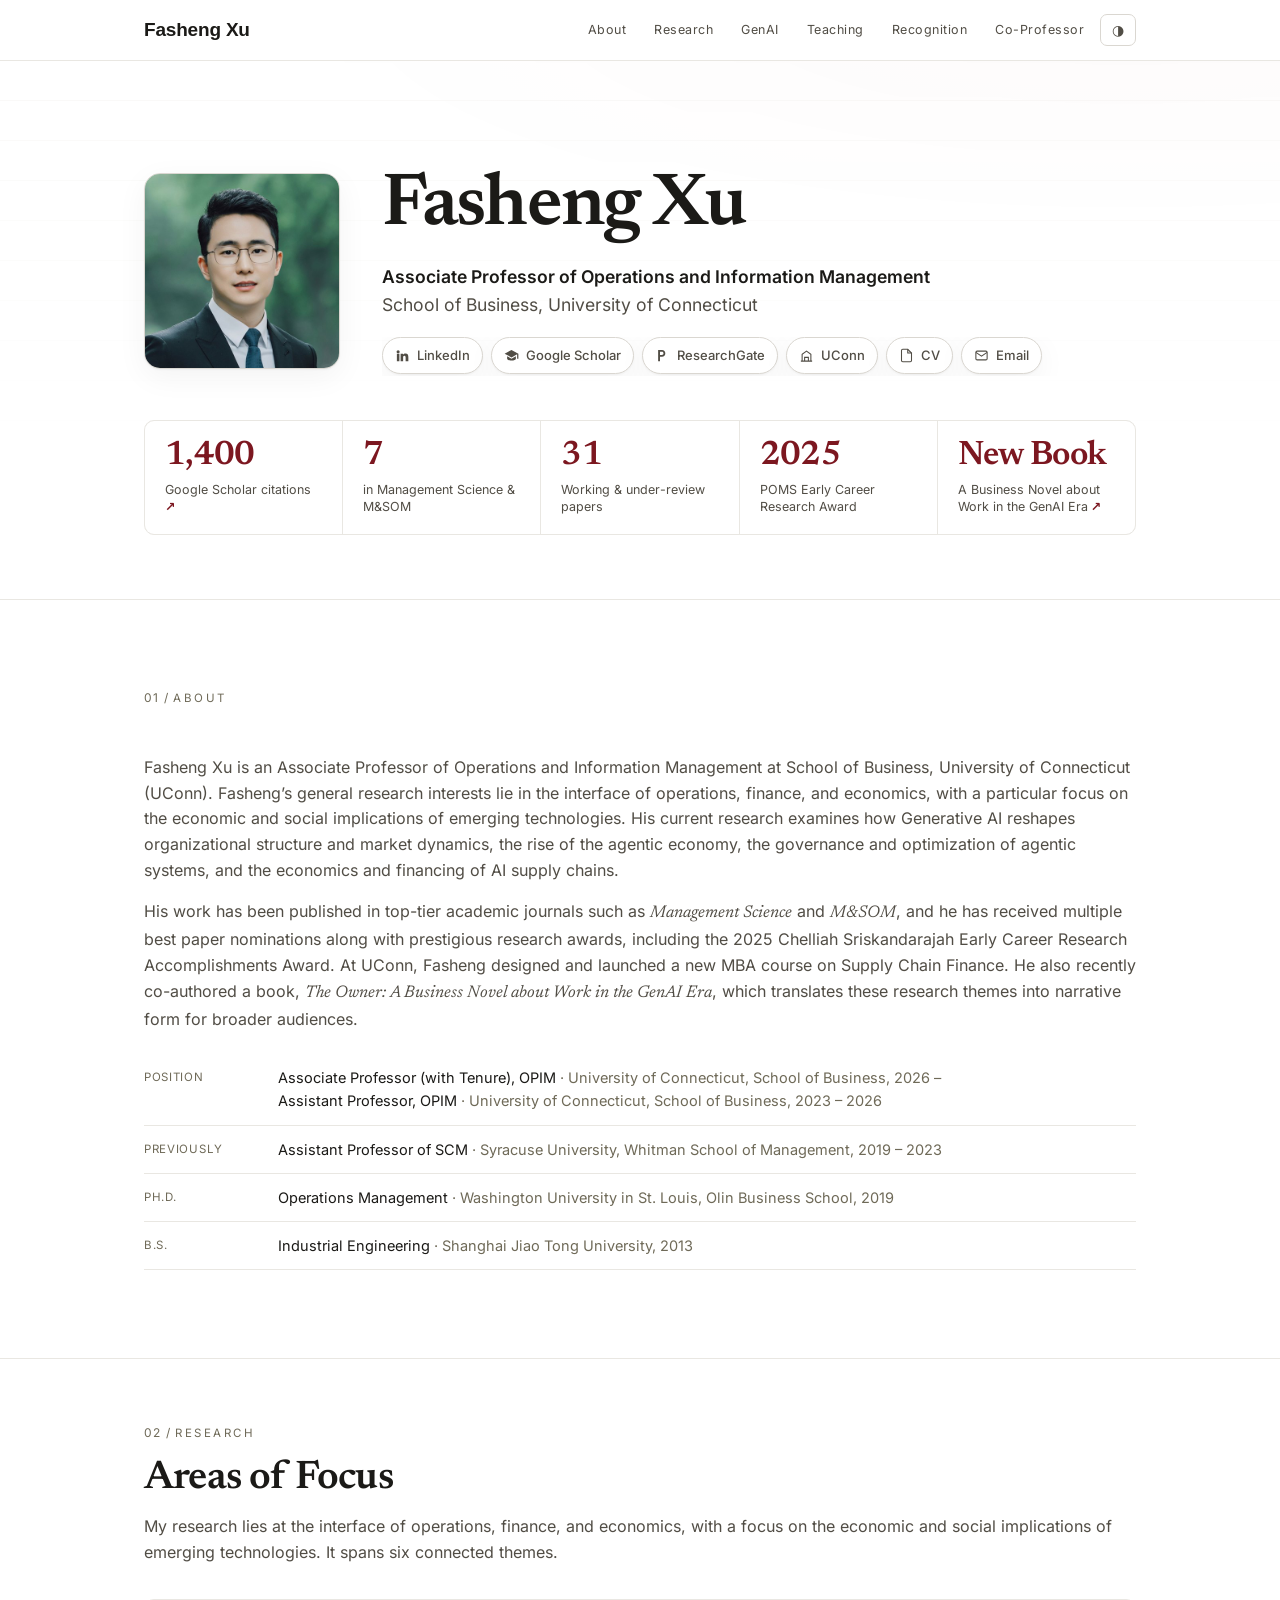
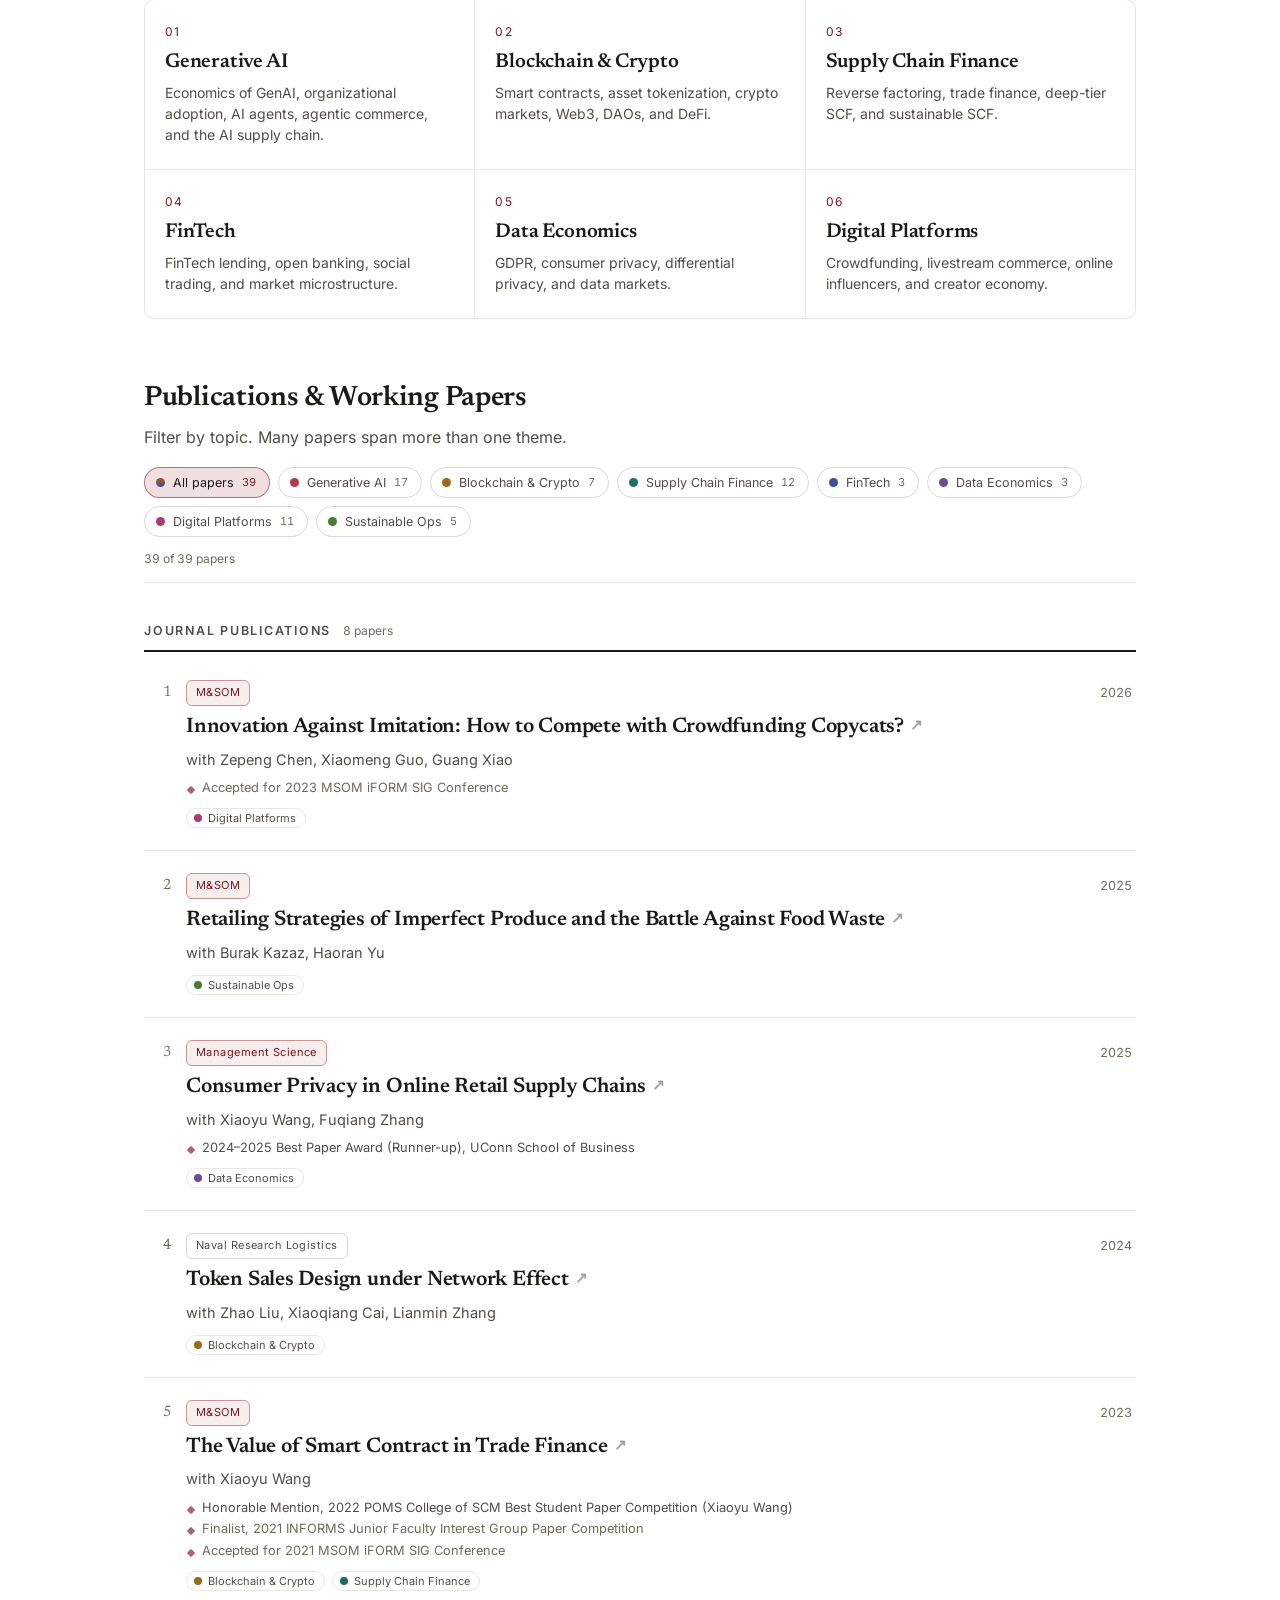
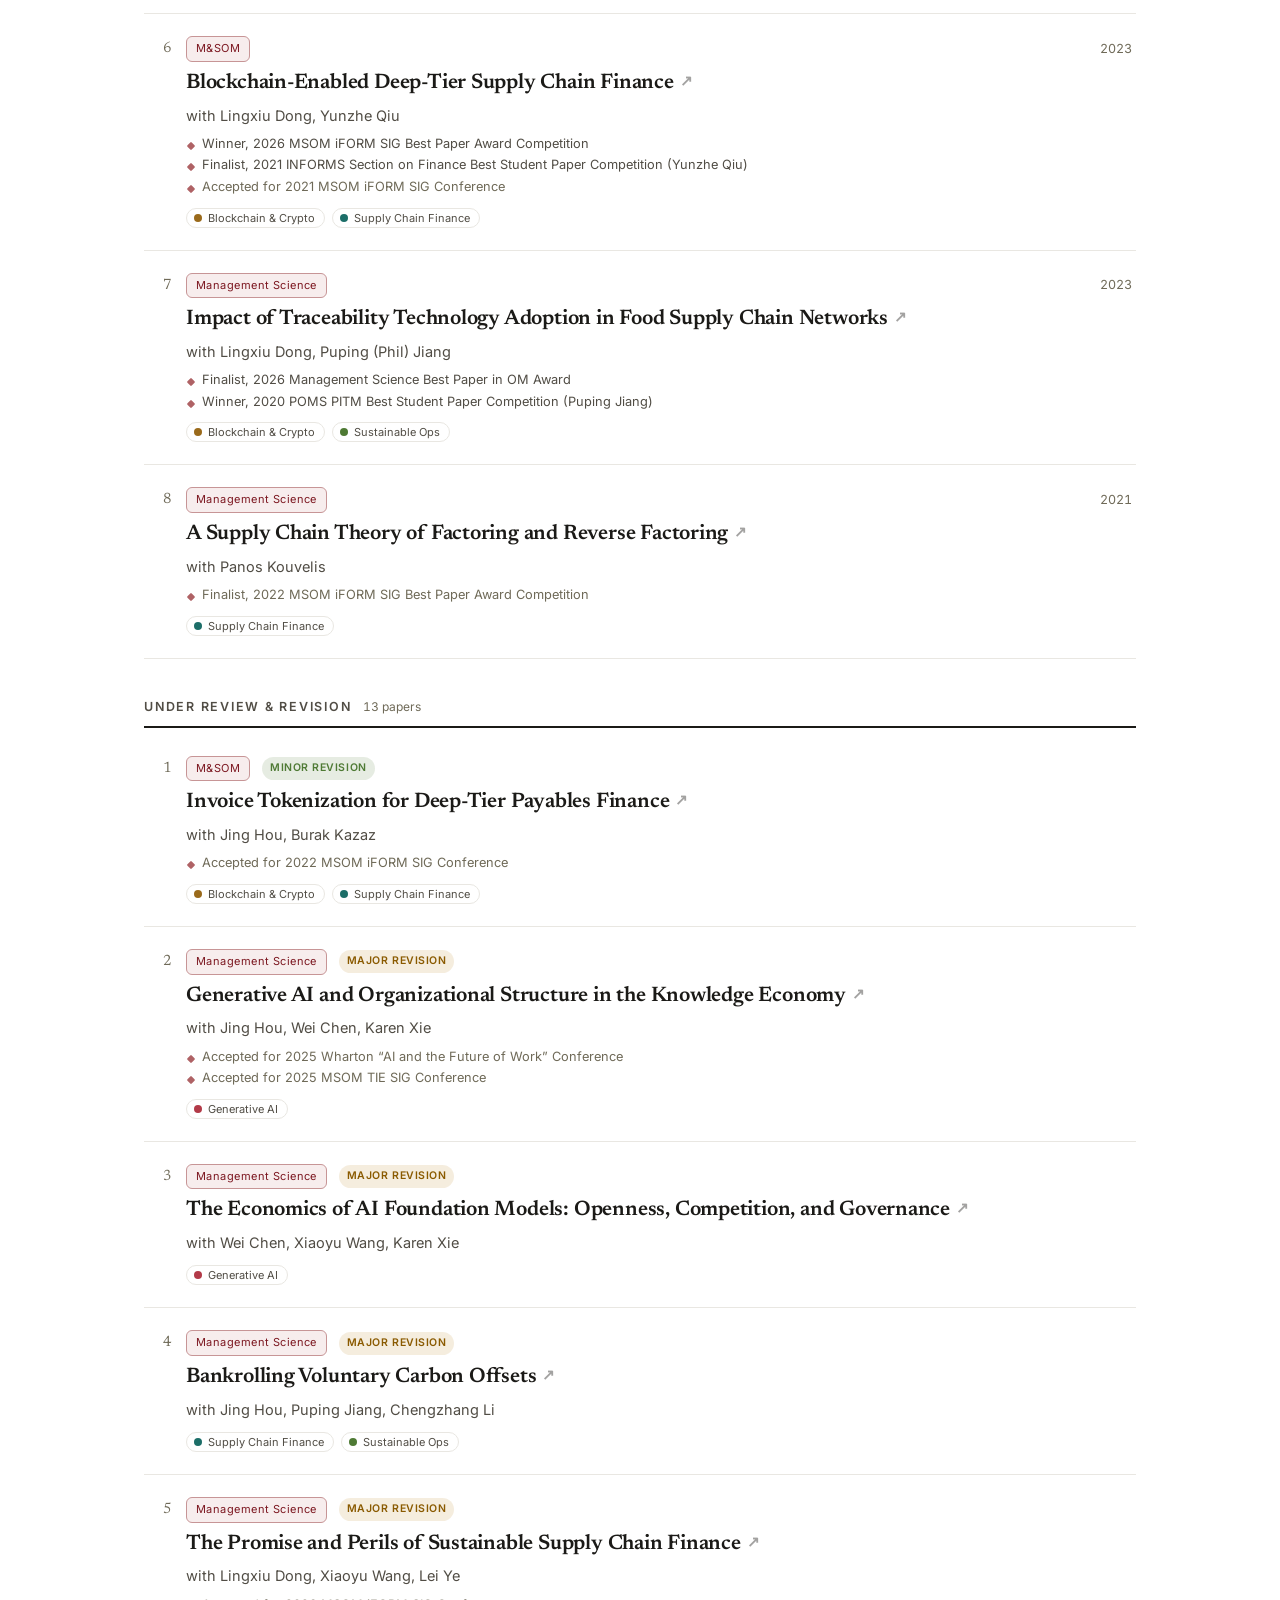
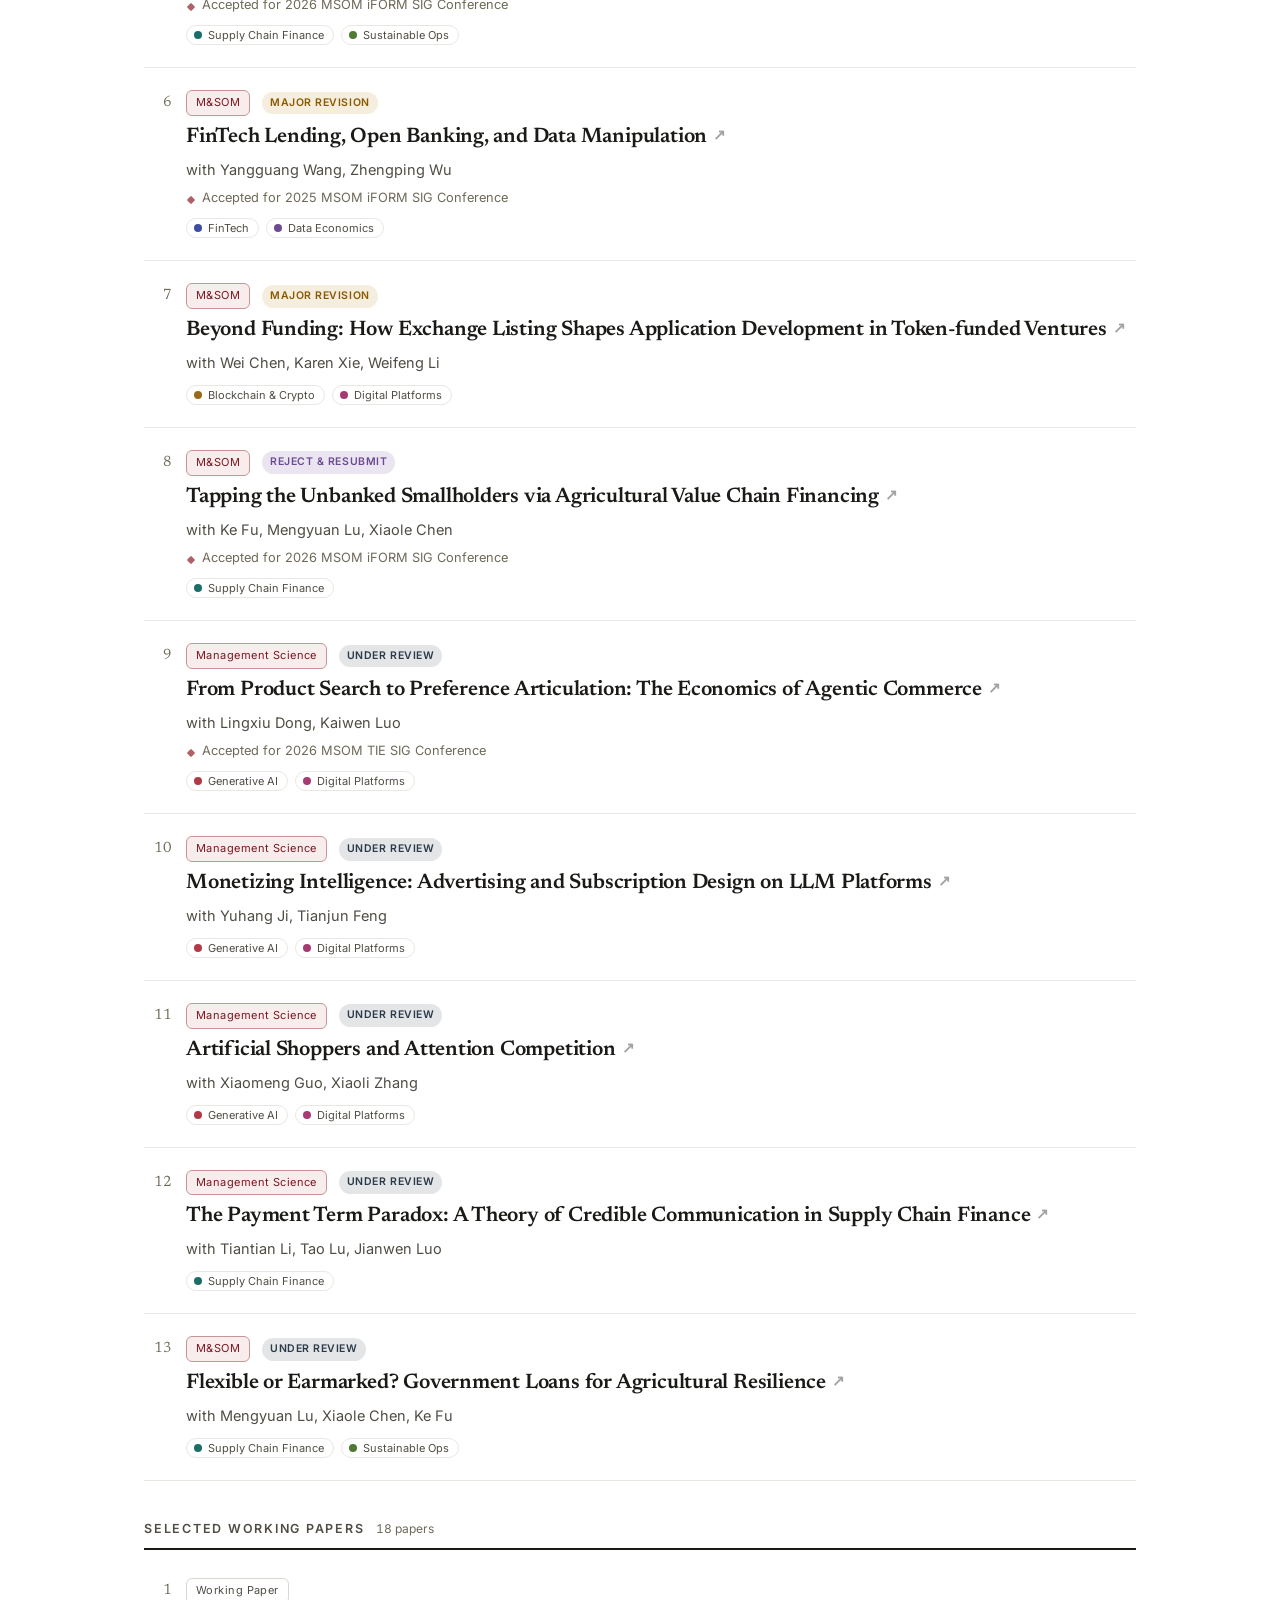
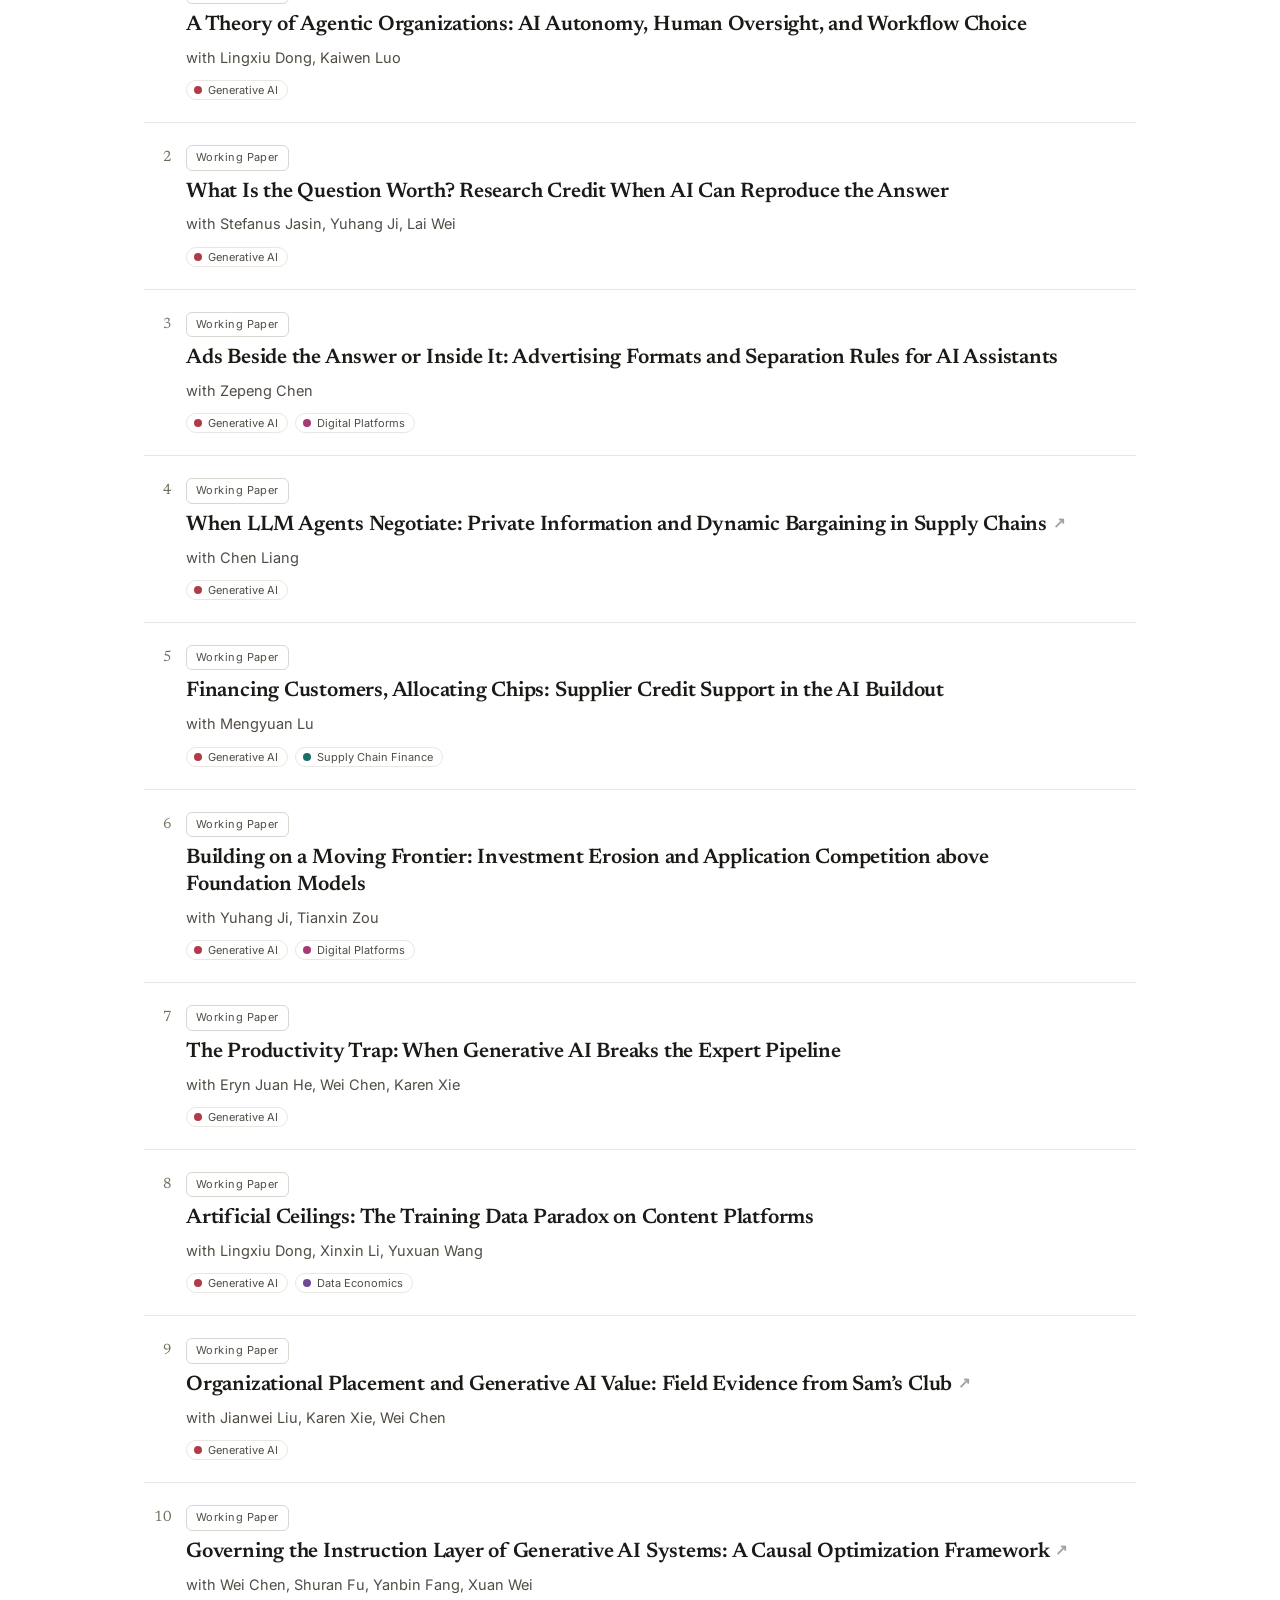
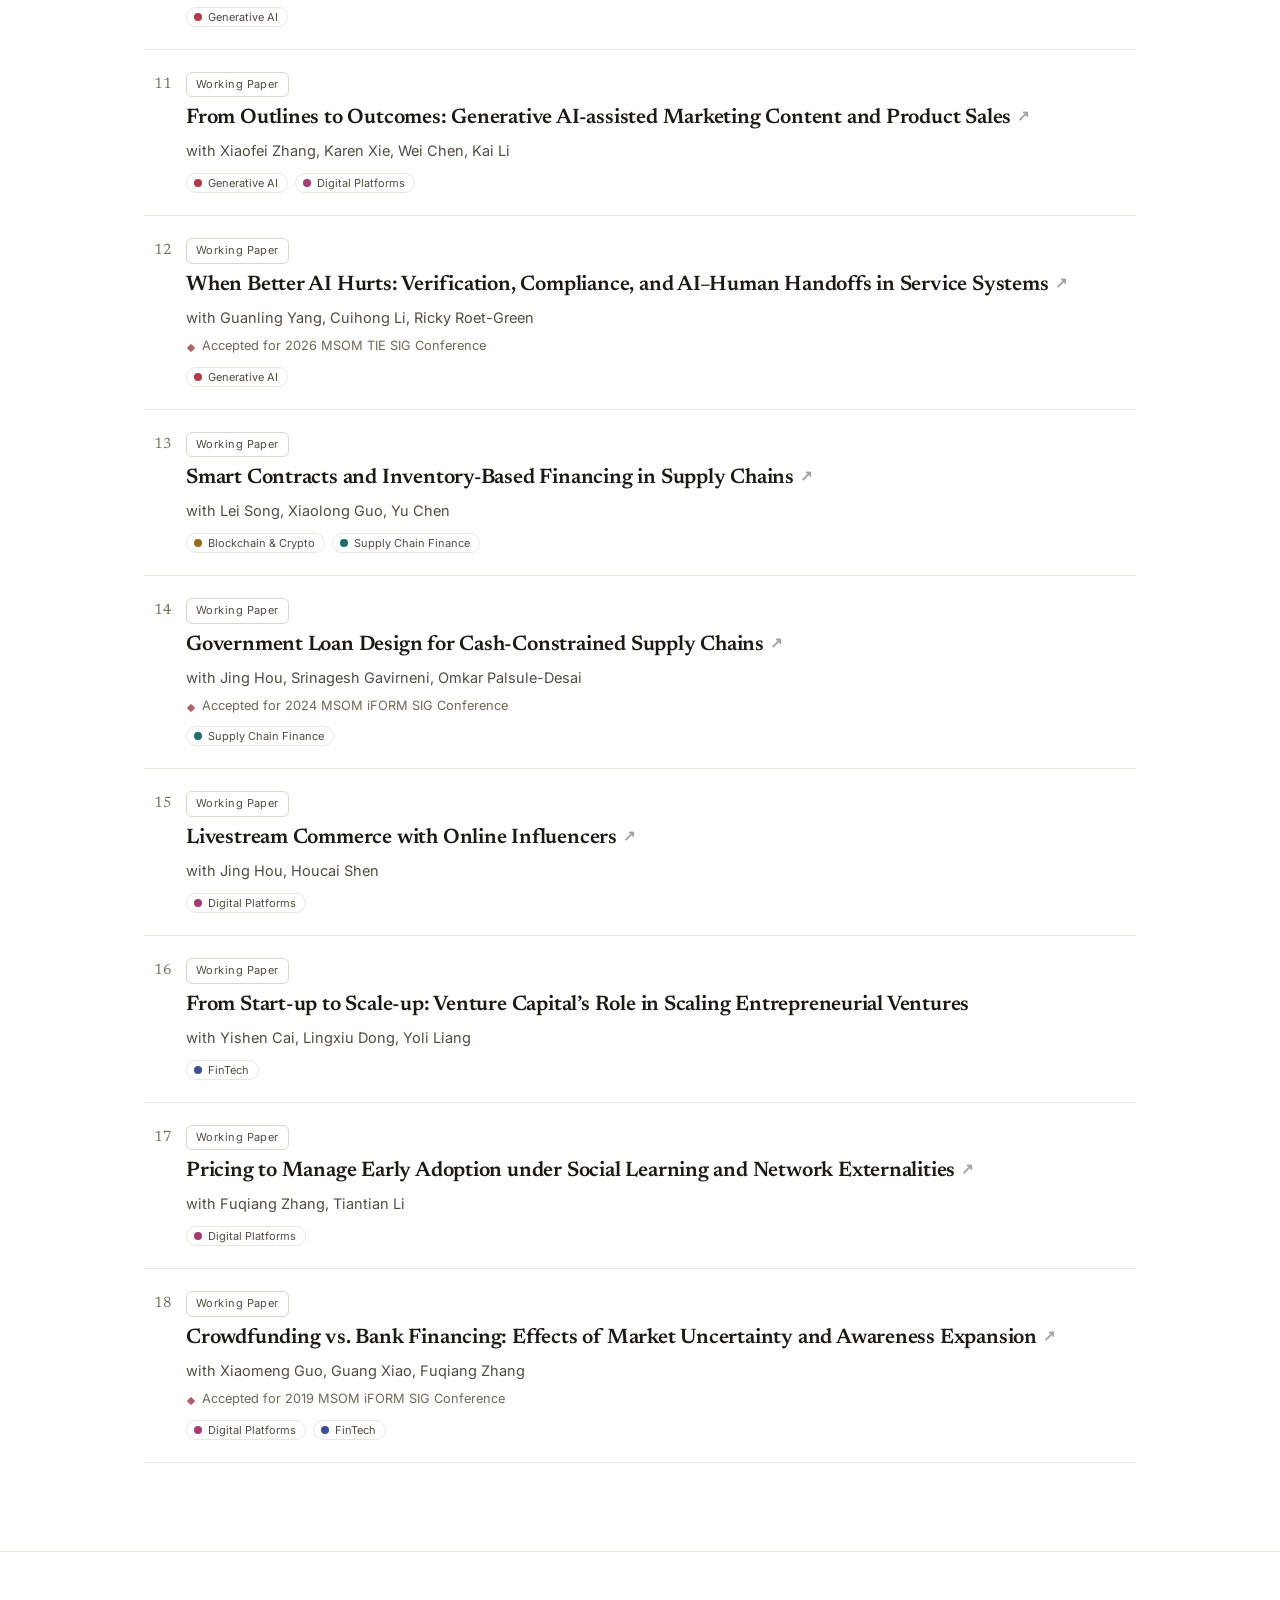
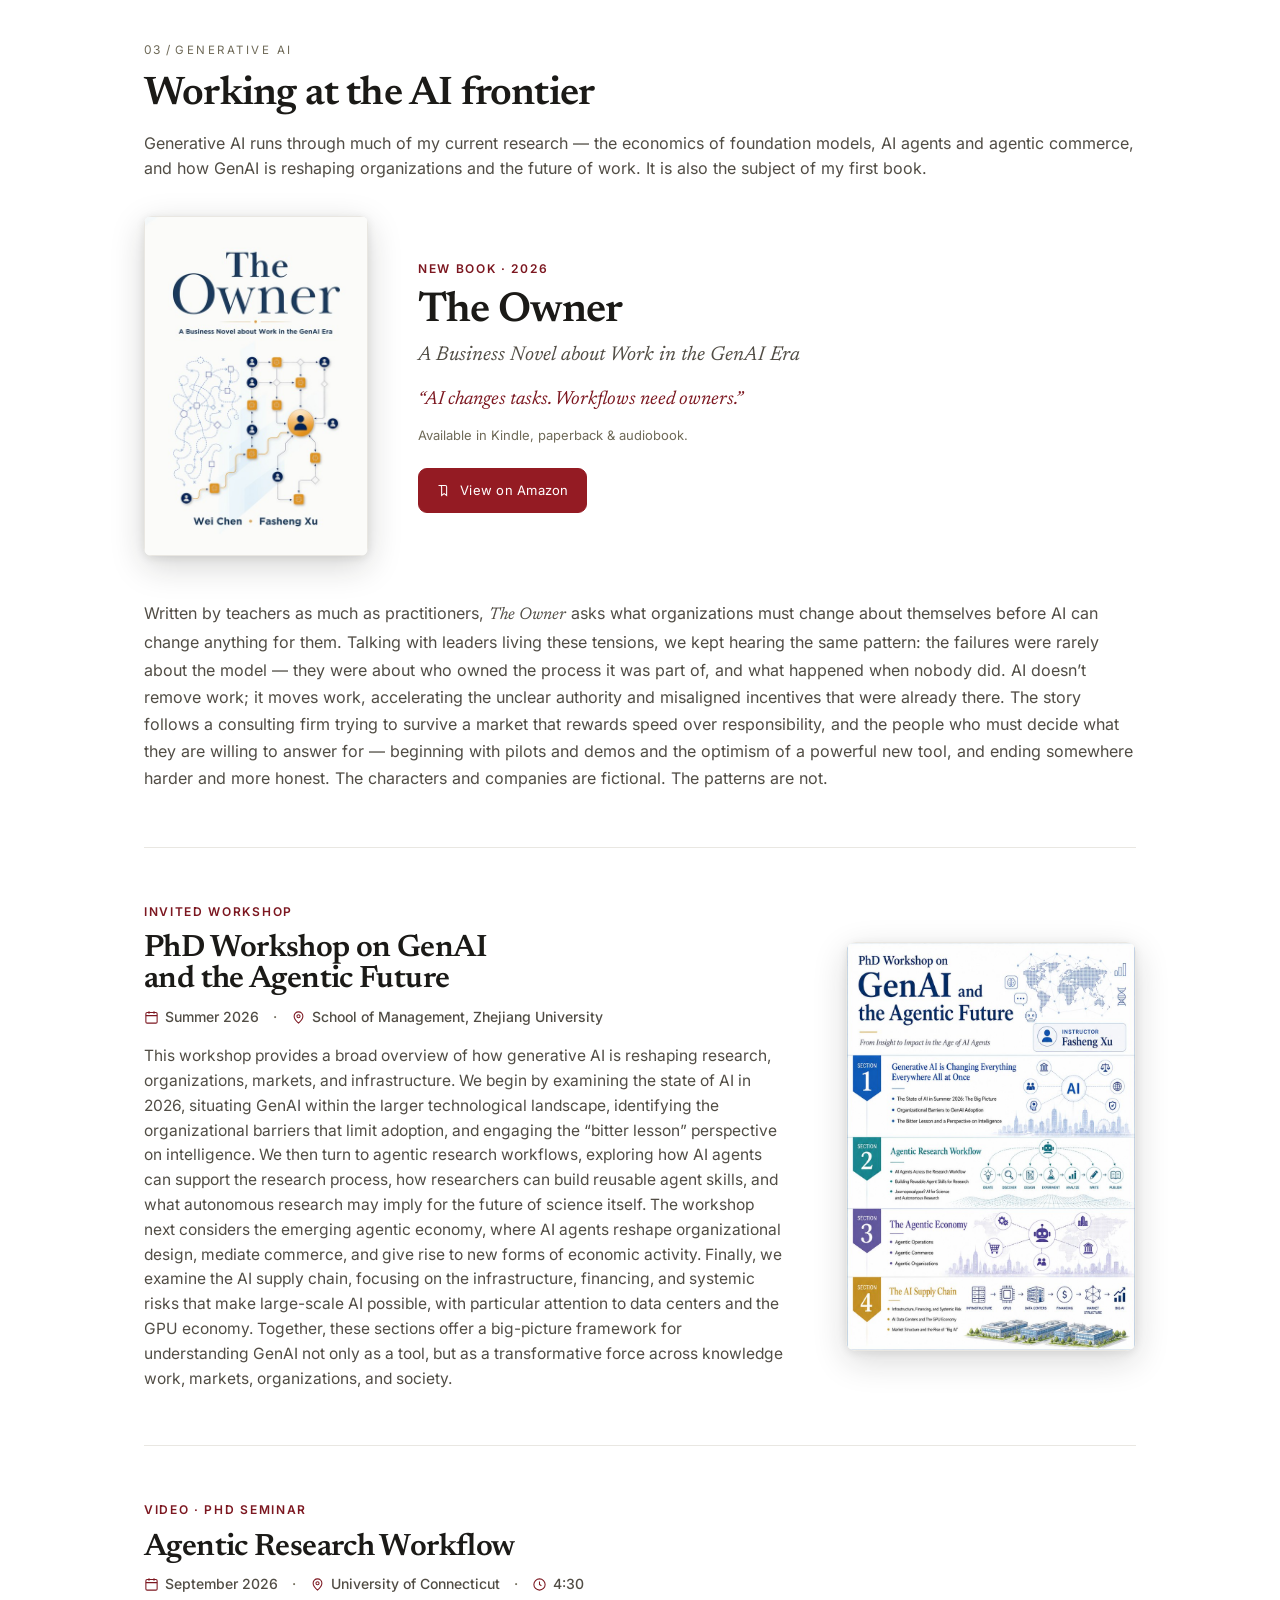
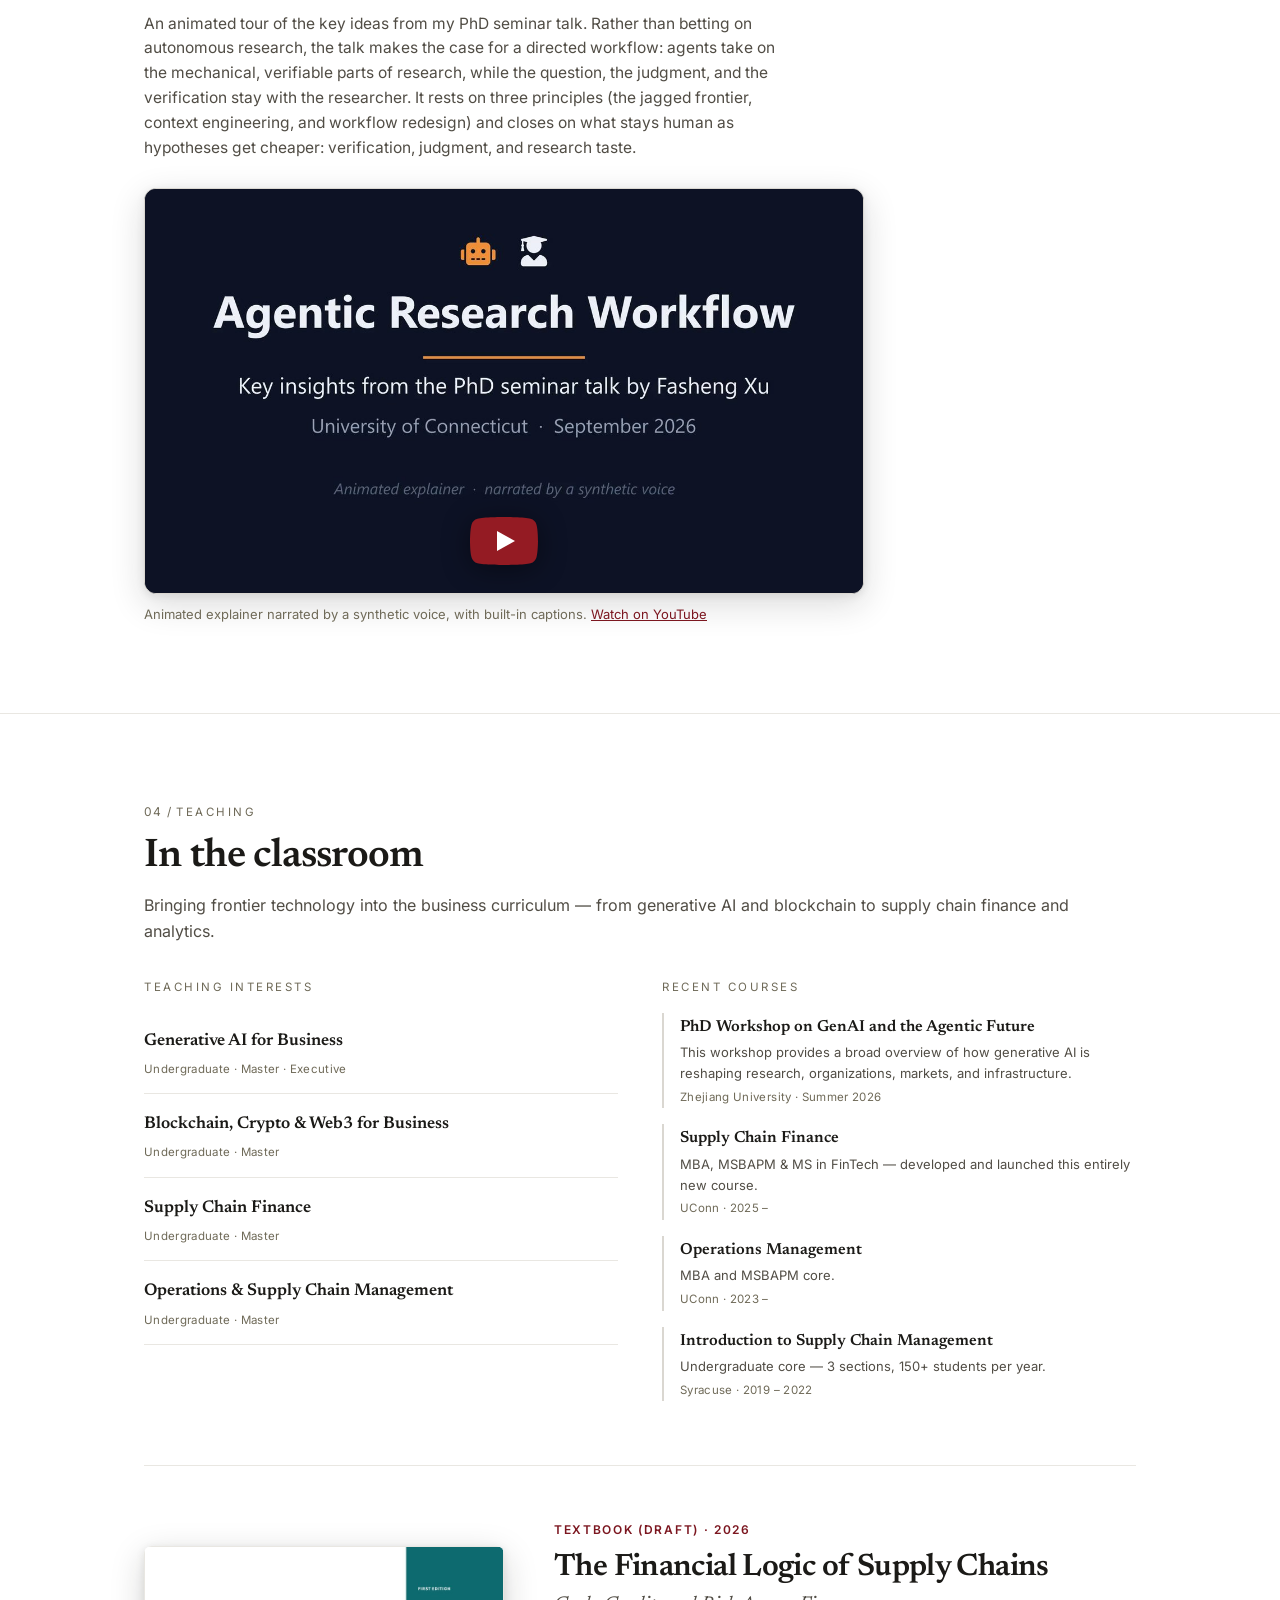
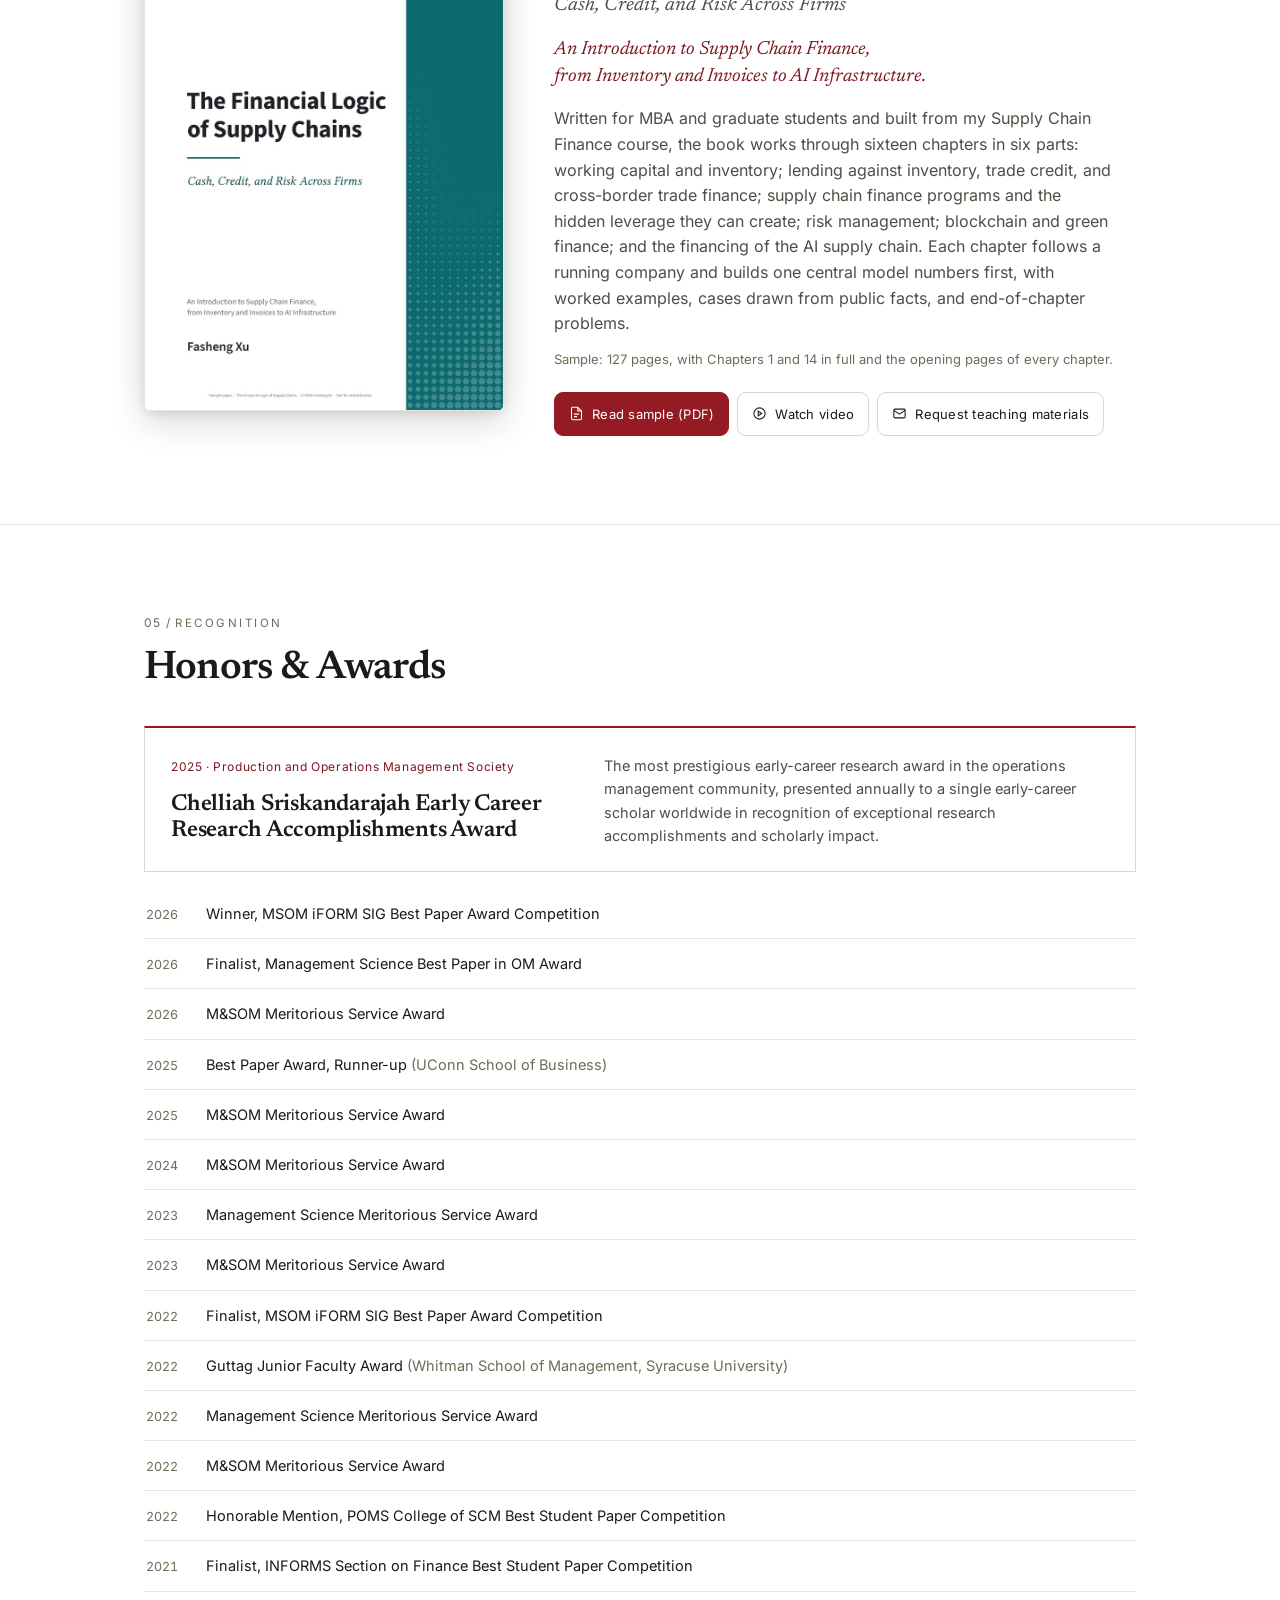
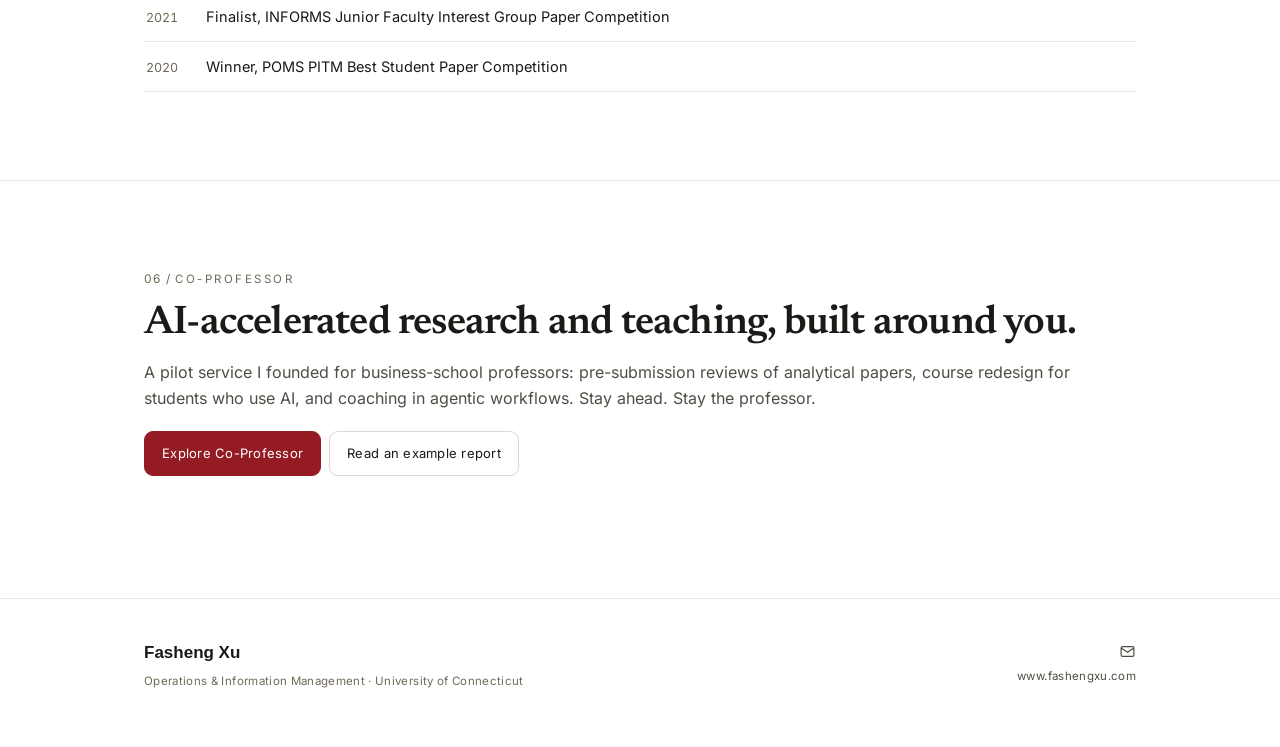
==== commit 6e0678fb: "Honors & Awards: POMS card as a full-width banner; every award since 2020 as its own row below Co-Au" ====
--- a/index.html
+++ b/index.html
@@ -334,8 +334,7 @@
   .lightbox.open{display:flex}
   .lightbox img{max-width:min(780px,94vw);max-height:94vh;border-radius:8px;box-shadow:0 24px 70px rgba(0,0,0,.55)}
   /* ============================ RECOGNITION ============================ */
-  .awards{display:grid;grid-template-columns:0.72fr 1.28fr;gap:44px}
-  @media (min-width:801px) and (max-width:1180px){.awards{grid-template-columns:0.62fr 1.38fr;gap:32px}}
+  .awards{display:block}
   @media (max-width:800px){.awards{grid-template-columns:1fr;gap:34px}}
   .award-feature{background:var(--panel);border:1px solid var(--line-strong);border-top:2px solid var(--accent);padding:26px 26px 24px;position:relative}
   .award-feature h3 a{color:inherit;text-decoration:none}
@@ -347,13 +346,16 @@
   .alist li{display:flex;gap:16px;padding:13px 2px;border-bottom:1px solid var(--line);align-items:baseline}
   .alist li:first-child{padding-top:0}
   .alist .ay{font-family:var(--mono);font-size:12.5px;color:var(--ink-faint);flex:none;width:44px;font-variant-numeric:tabular-nums}
-  .alist .at{font-size:13.5px;color:var(--ink)}
+  .alist .at{font-size:14.5px;color:var(--ink)}
   .alist .at .org{color:var(--ink-faint)}
   .alist-h{font-family:var(--serif);font-size:17px;line-height:1.2;color:var(--accent-ink);font-weight:600;margin:0 0 8px}
   .alist-h--next{margin-top:28px}
-  .award-side,.award-lists{display:flex;flex-direction:column}
-  .award-side .award-feature{flex:1 1 auto}
-  .award-lists .alist{flex:1 1 auto;justify-content:space-between}
+  .award-side{margin-bottom:clamp(22px,3vw,30px)}
+  .award-side .award-feature{display:grid;grid-template-columns:minmax(0,1fr) minmax(0,1.3fr);column-gap:44px;align-items:center}
+  .award-side .award-feature .yr{grid-column:1;grid-row:1}
+  .award-side .award-feature h3{grid-column:1;grid-row:2;margin-bottom:0}
+  .award-side .award-feature p{grid-column:2;grid-row:1/3;margin:0}
+  @media (max-width:800px){.award-side .award-feature{grid-template-columns:1fr}.award-side .award-feature p{grid-column:1;grid-row:3;margin-top:10px}}
   .alist--compact li{padding:11px 2px}
 
   /* ============================ TEACHING / ABOUT ============================ */
@@ -644,20 +646,21 @@
             <h3><a href="https://www.poms.org/pomsocietyawards/earlycareerresearchaward" target="_blank" rel="noopener">Chelliah Sriskandarajah Early Career Research Accomplishments Award</a></h3>
             <p>The most prestigious early-career research award in the operations management community, presented annually to a single early-career scholar worldwide in recognition of exceptional research accomplishments and scholarly impact.</p>
           </div>
-          <div class="alist-h alist-h--next">Meritorious Service Awards</div>
-          <ul class="alist alist--compact">
-            <li><span class="at">M&amp;SOM <span class="org">(2022, 2023, 2024, 2025, 2026)</span></span></li>
-            <li><span class="at">Management Science <span class="org">(2022, 2023)</span></span></li>
-          </ul>
         </div>
         <div class="award-lists">
-          <div class="alist-h">Research Awards</div>
           <ul class="alist">
             <li><span class="ay">2026</span><span class="at">Winner, MSOM iFORM SIG Best Paper Award Competition</span></li>
             <li><span class="ay">2026</span><span class="at">Finalist, Management Science Best Paper in OM Award</span></li>
+            <li><span class="ay">2026</span><span class="at">M&amp;SOM Meritorious Service Award</span></li>
             <li><span class="ay">2025</span><span class="at">Best Paper Award, Runner-up <span class="org">(UConn School of Business)</span></span></li>
+            <li><span class="ay">2025</span><span class="at">M&amp;SOM Meritorious Service Award</span></li>
+            <li><span class="ay">2024</span><span class="at">M&amp;SOM Meritorious Service Award</span></li>
+            <li><span class="ay">2023</span><span class="at">Management Science Meritorious Service Award</span></li>
+            <li><span class="ay">2023</span><span class="at">M&amp;SOM Meritorious Service Award</span></li>
             <li><span class="ay">2022</span><span class="at">Finalist, MSOM iFORM SIG Best Paper Award Competition</span></li>
             <li><span class="ay">2022</span><span class="at">Guttag Junior Faculty Award <span class="org">(Whitman School of Management, Syracuse University)</span></span></li>
+            <li><span class="ay">2022</span><span class="at">Management Science Meritorious Service Award</span></li>
+            <li><span class="ay">2022</span><span class="at">M&amp;SOM Meritorious Service Award</span></li>
             <li><span class="ay">2022</span><span class="at">Honorable Mention, POMS College of SCM Best Student Paper Competition</span></li>
             <li><span class="ay">2021</span><span class="at">Finalist, INFORMS Section on Finance Best Student Paper Competition</span></li>
             <li><span class="ay">2021</span><span class="at">Finalist, INFORMS Junior Faculty Interest Group Paper Competition</span></li>
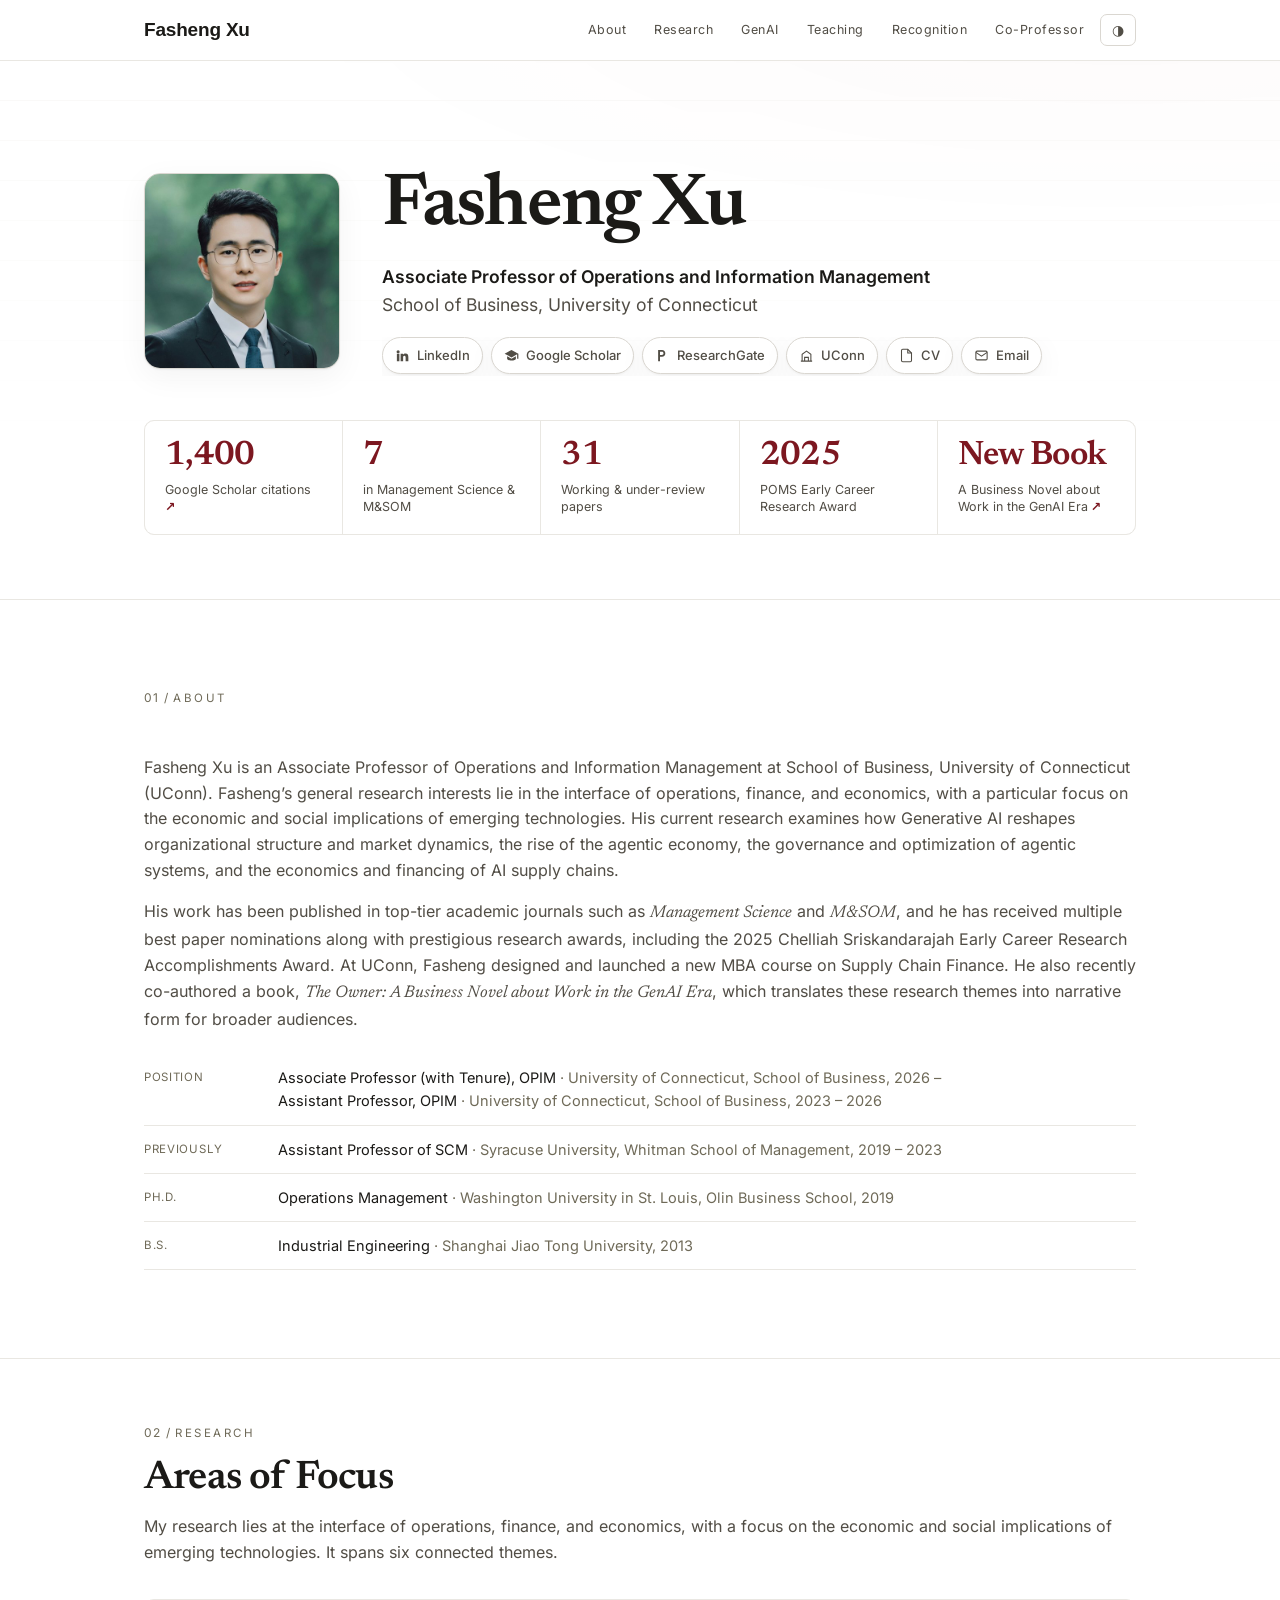
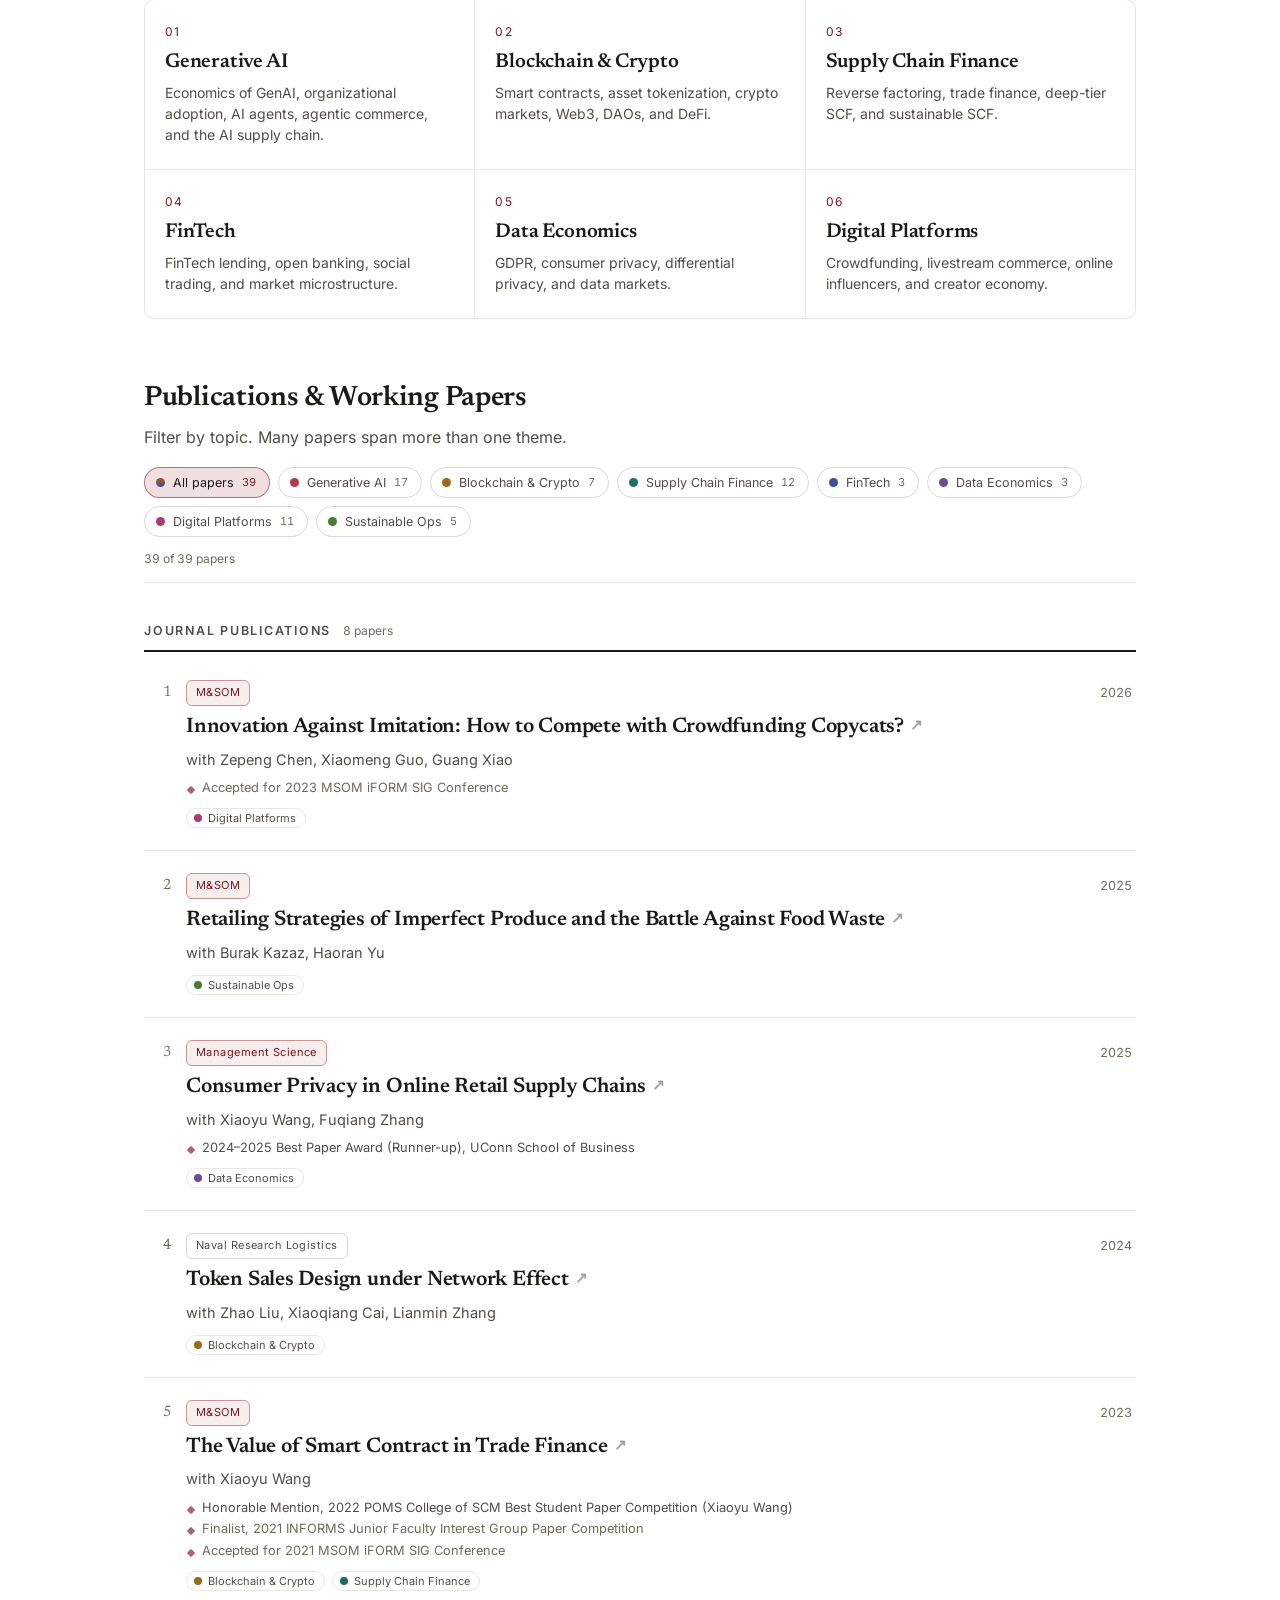
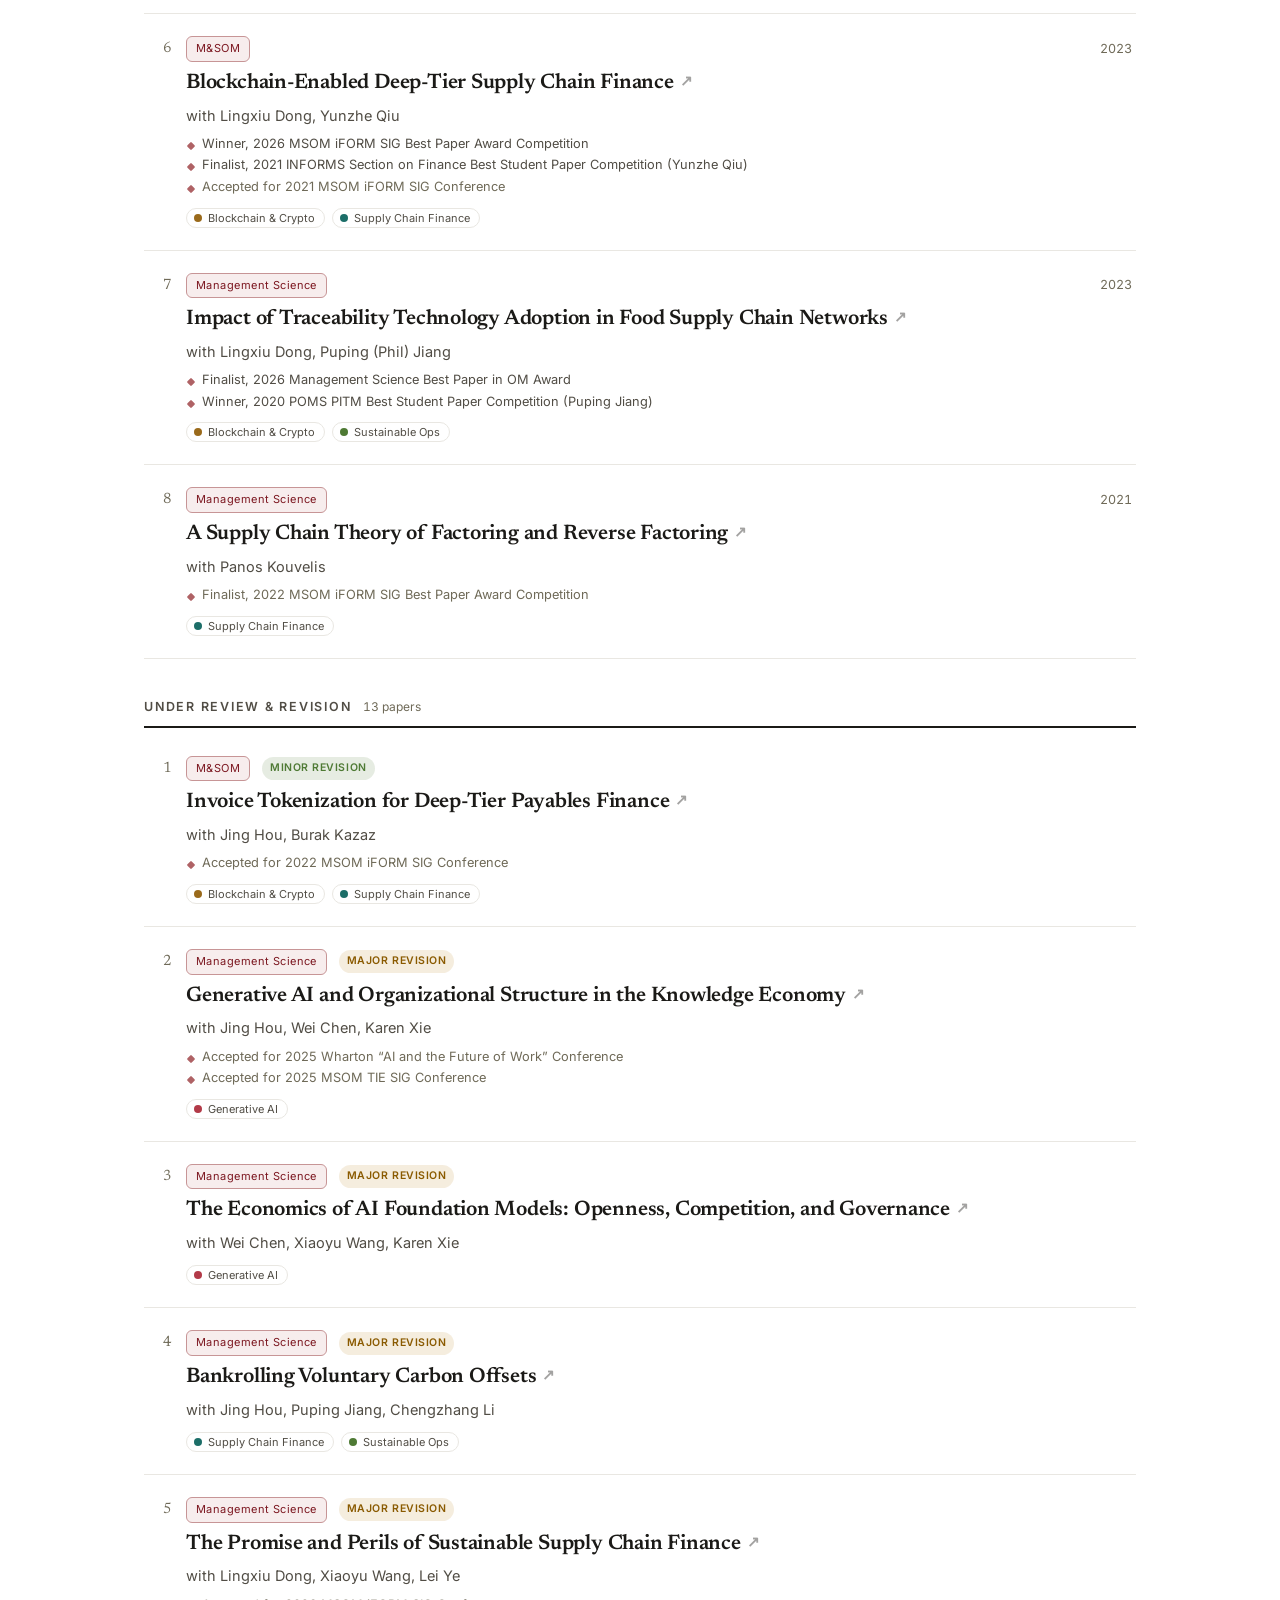
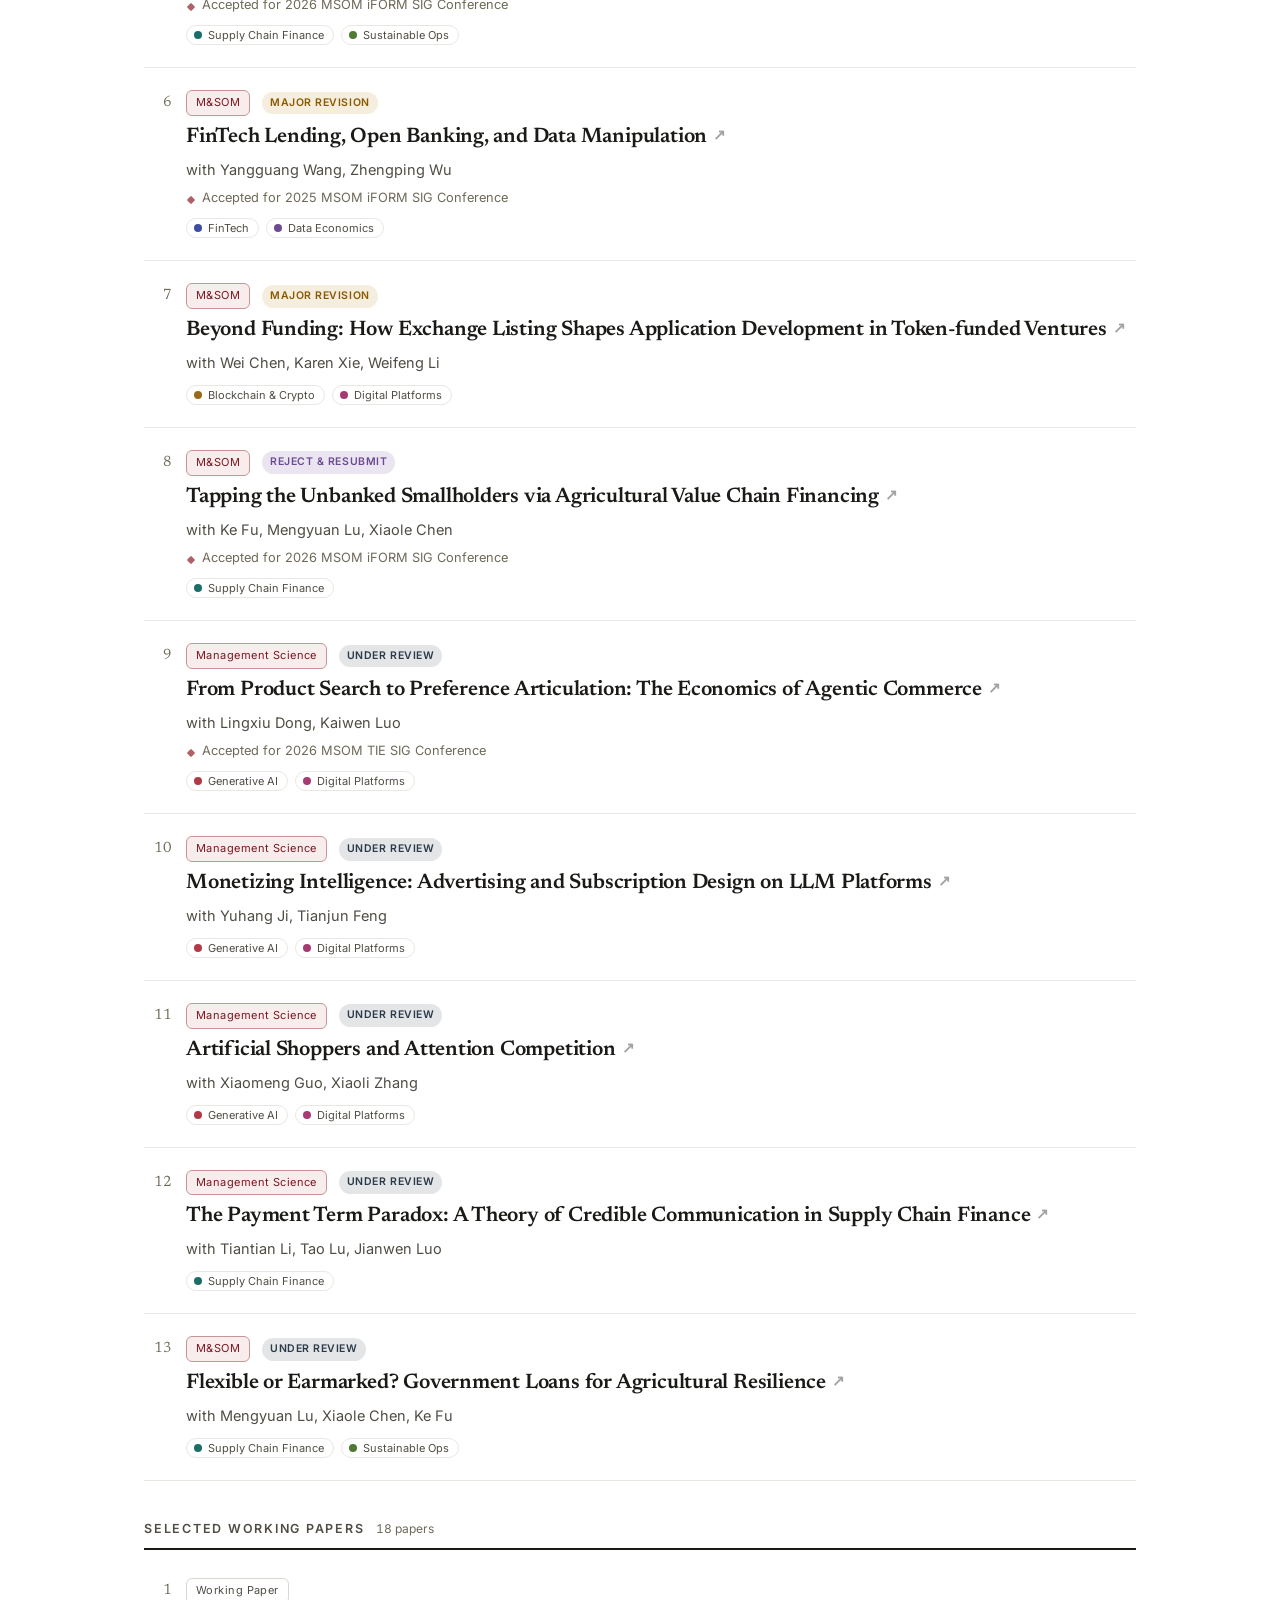
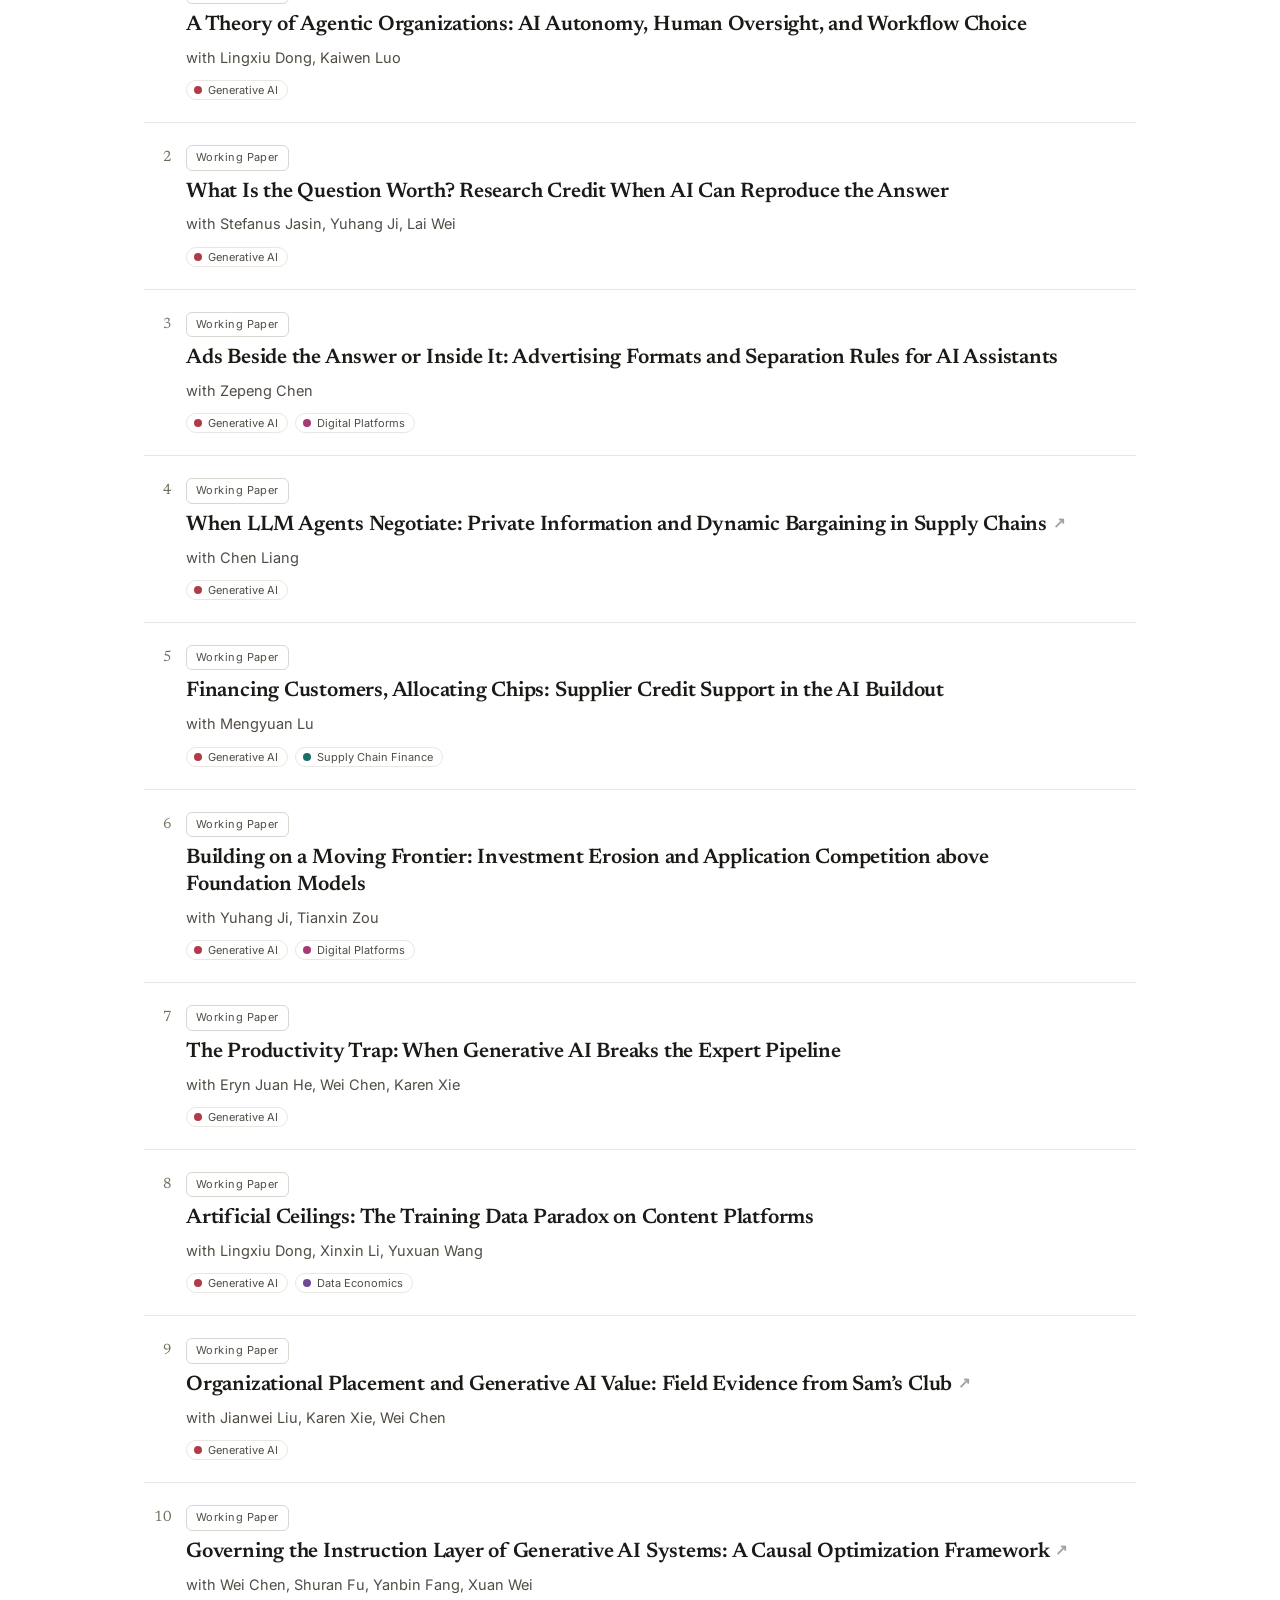
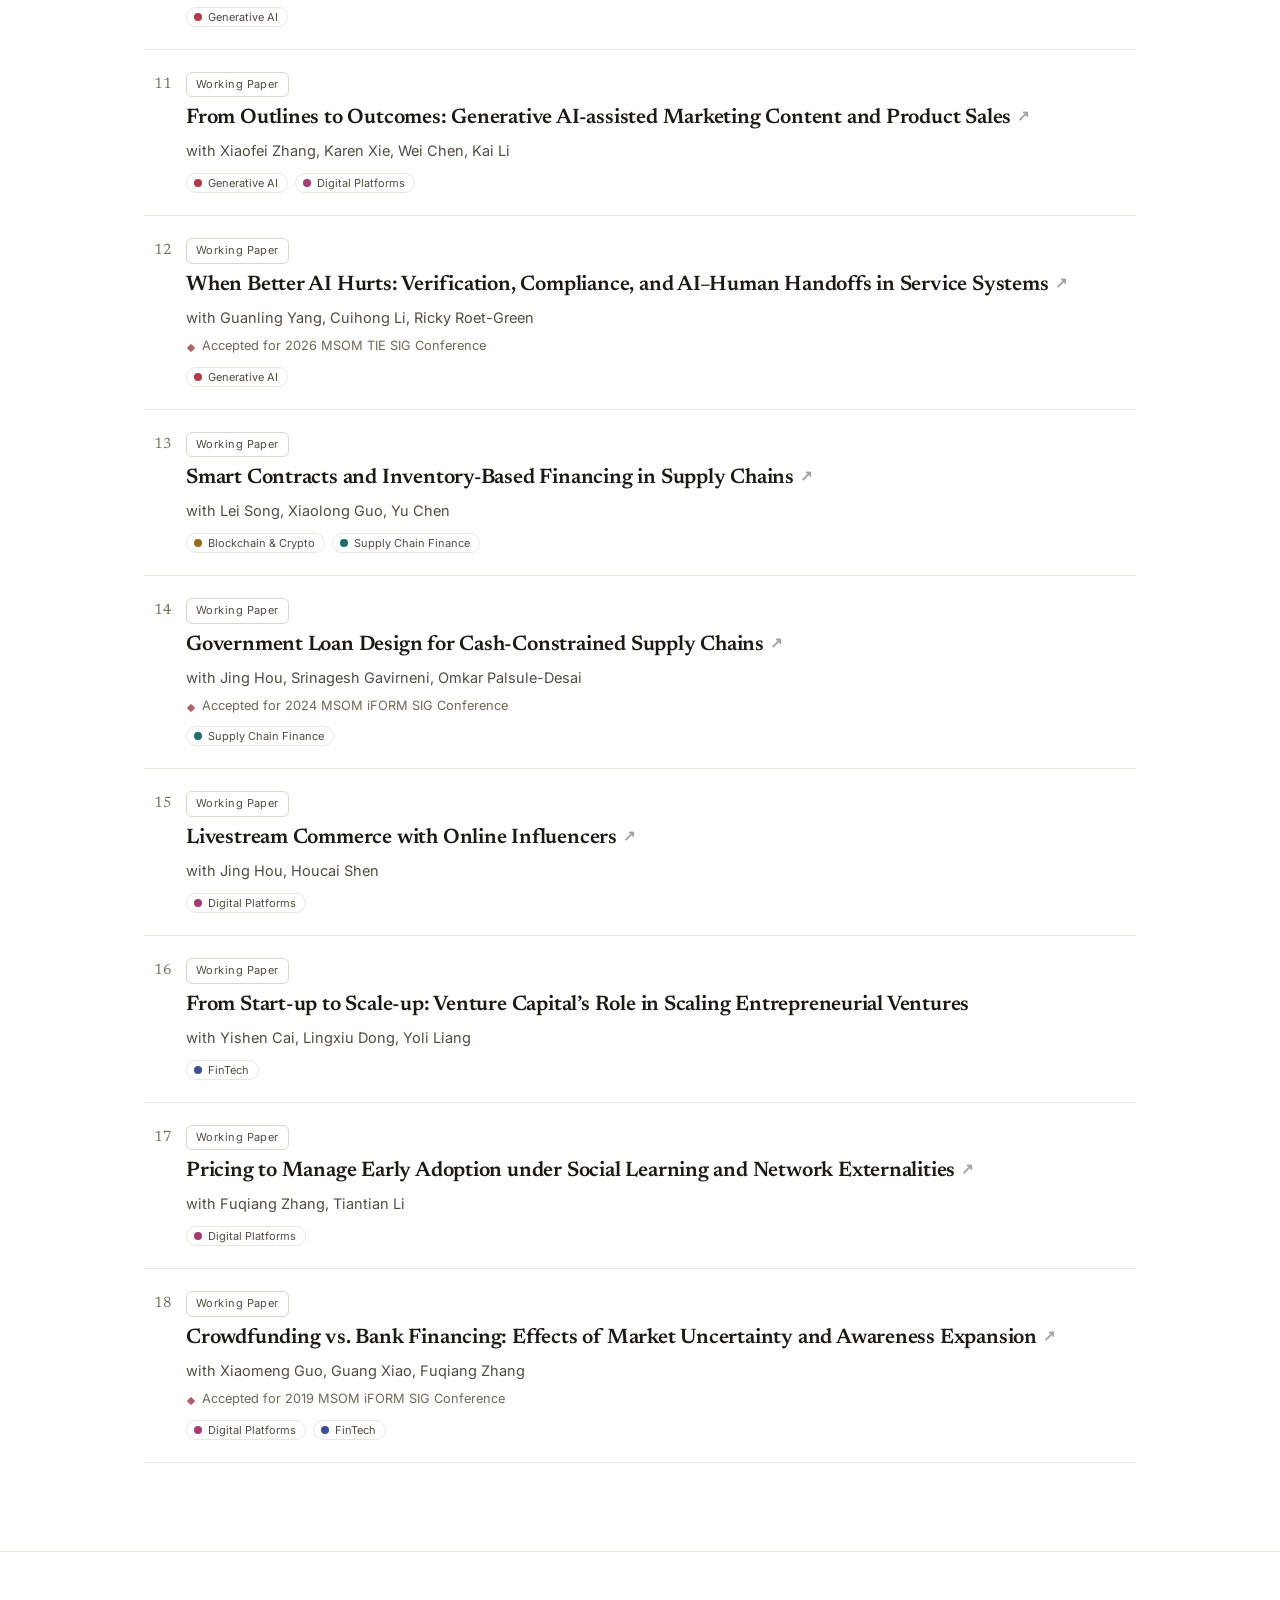
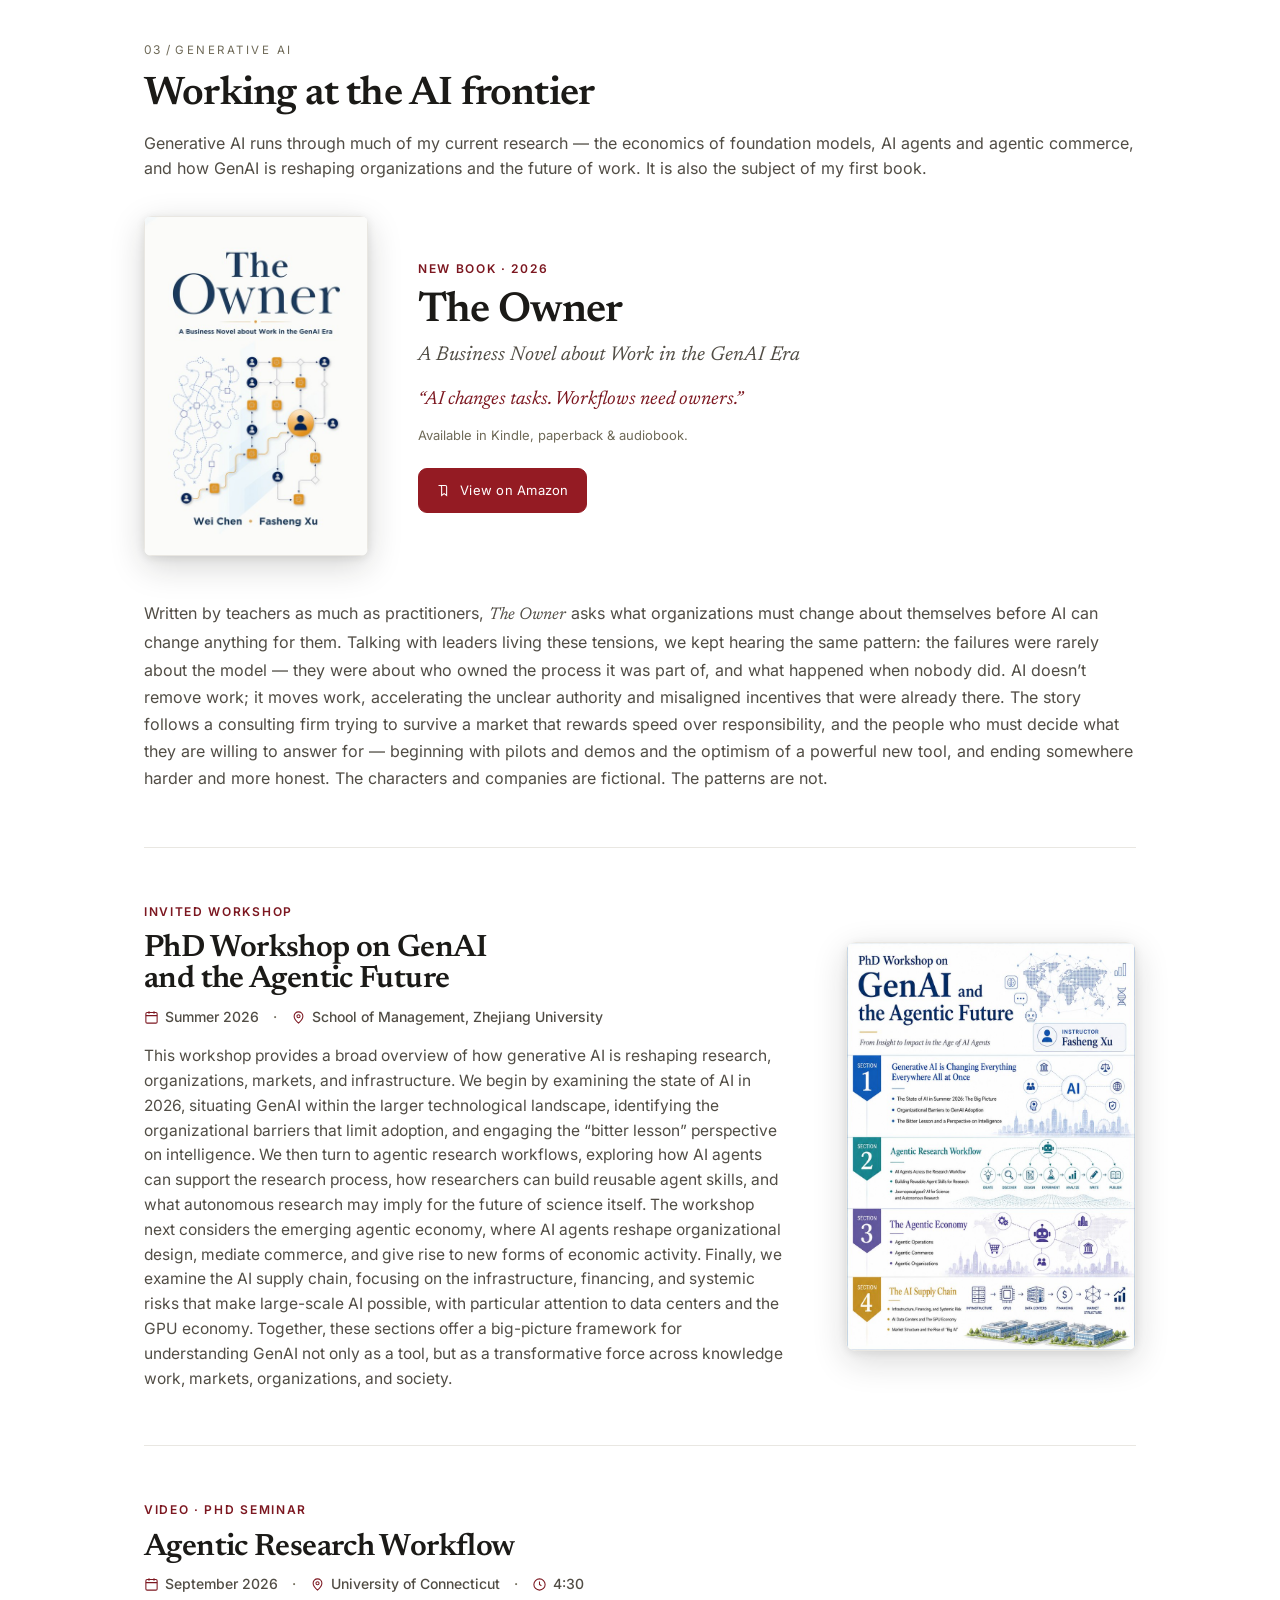
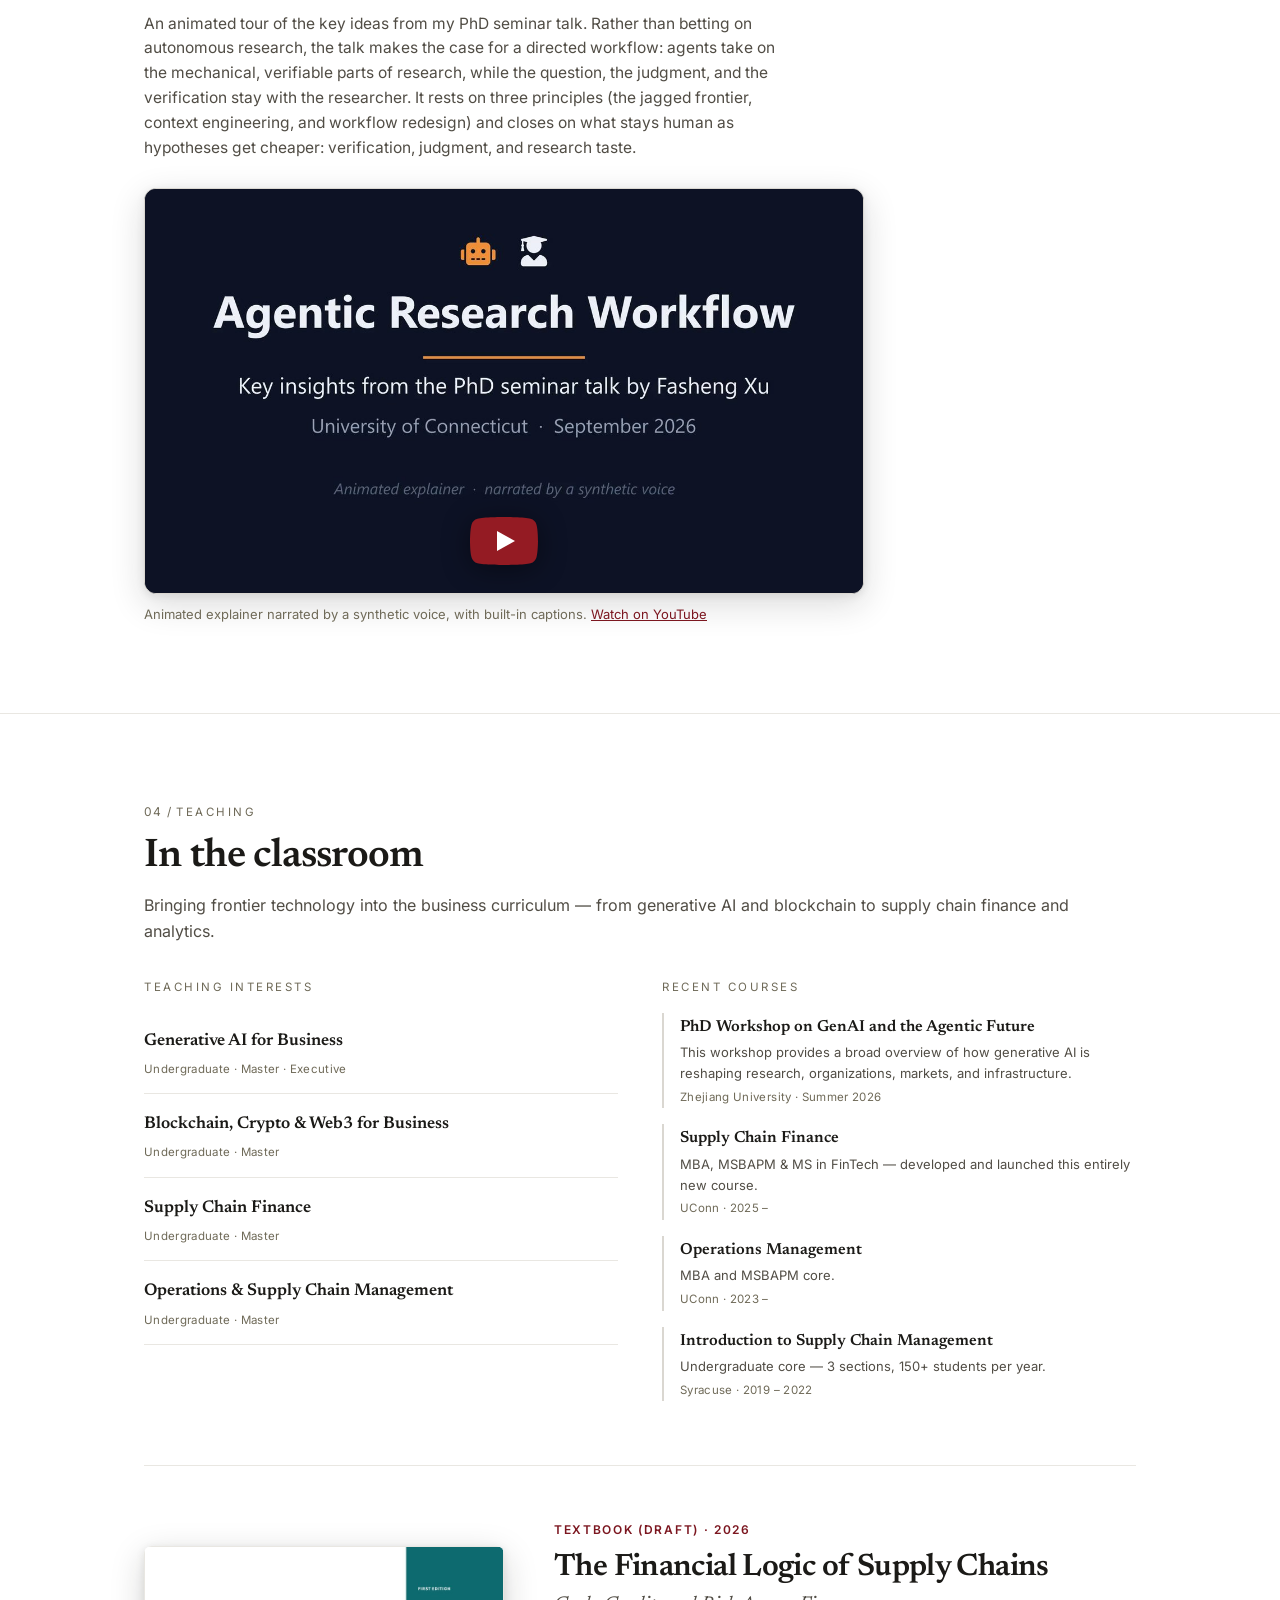
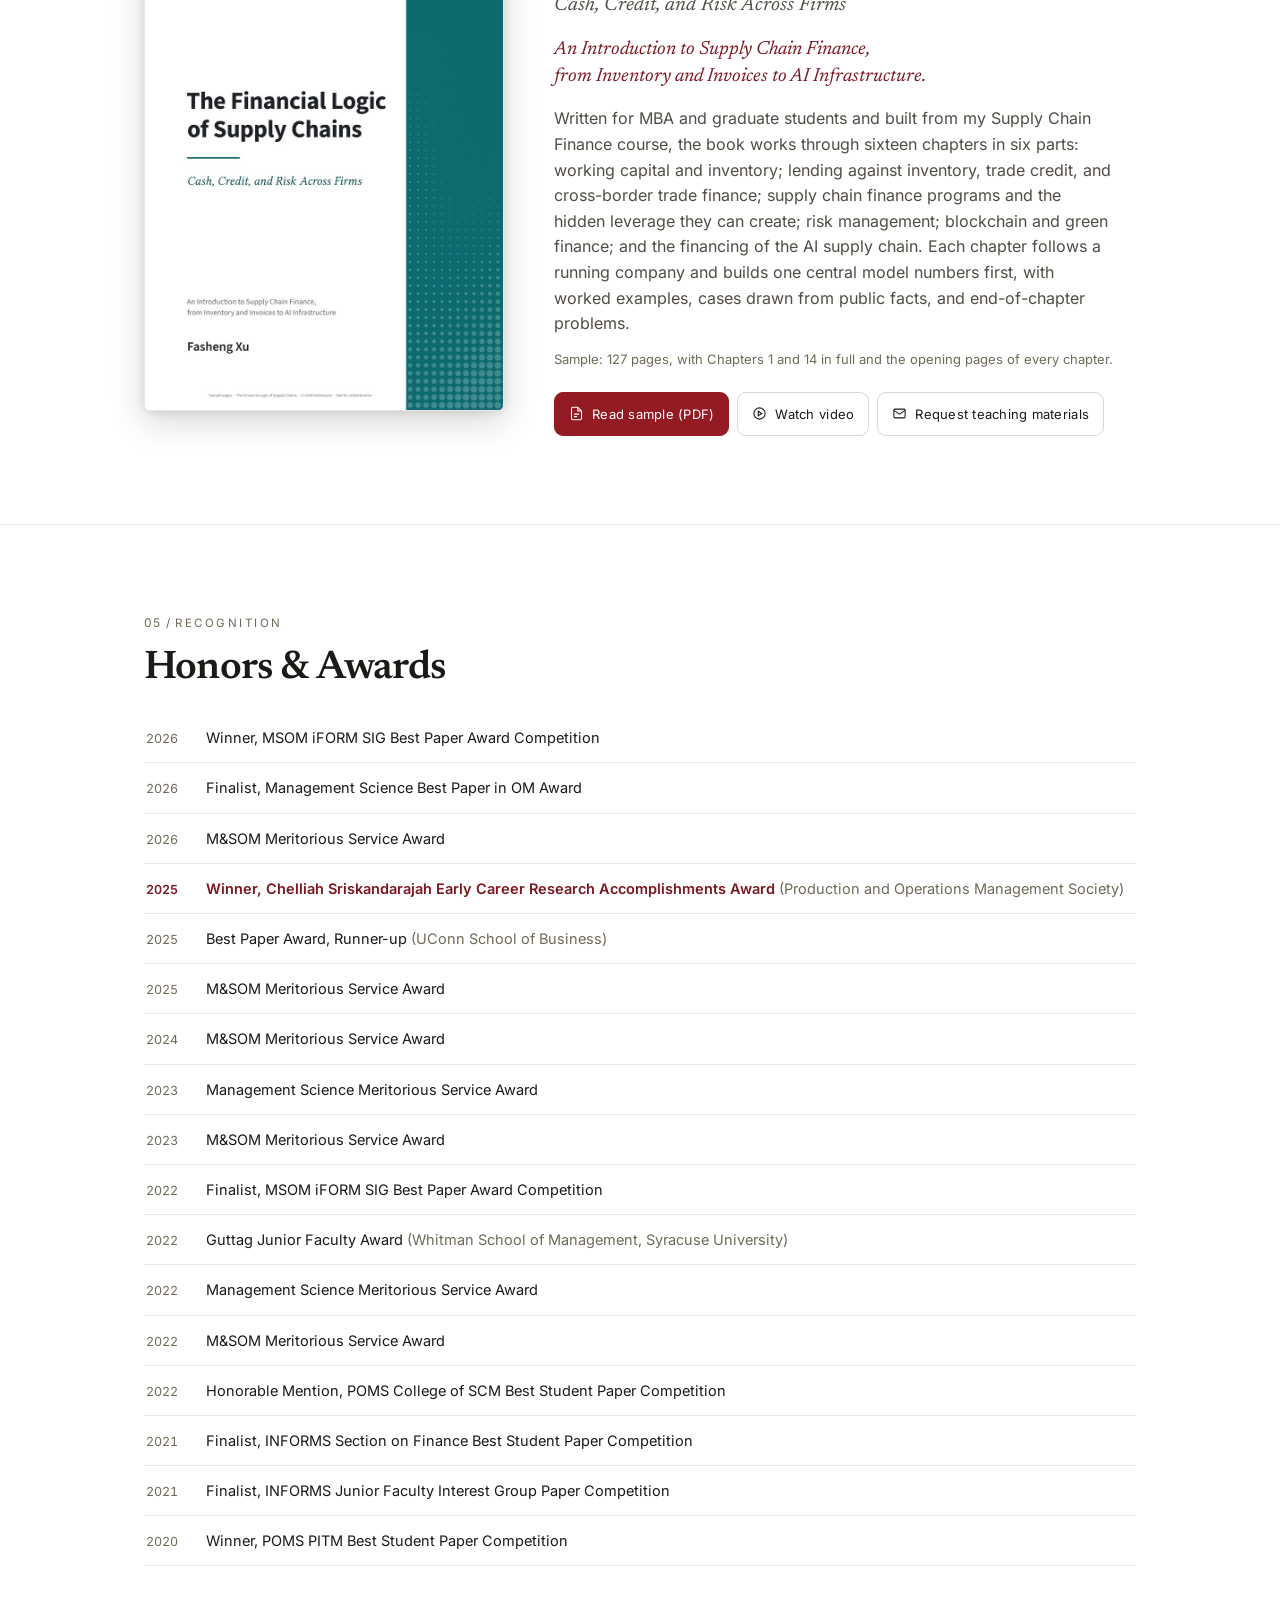
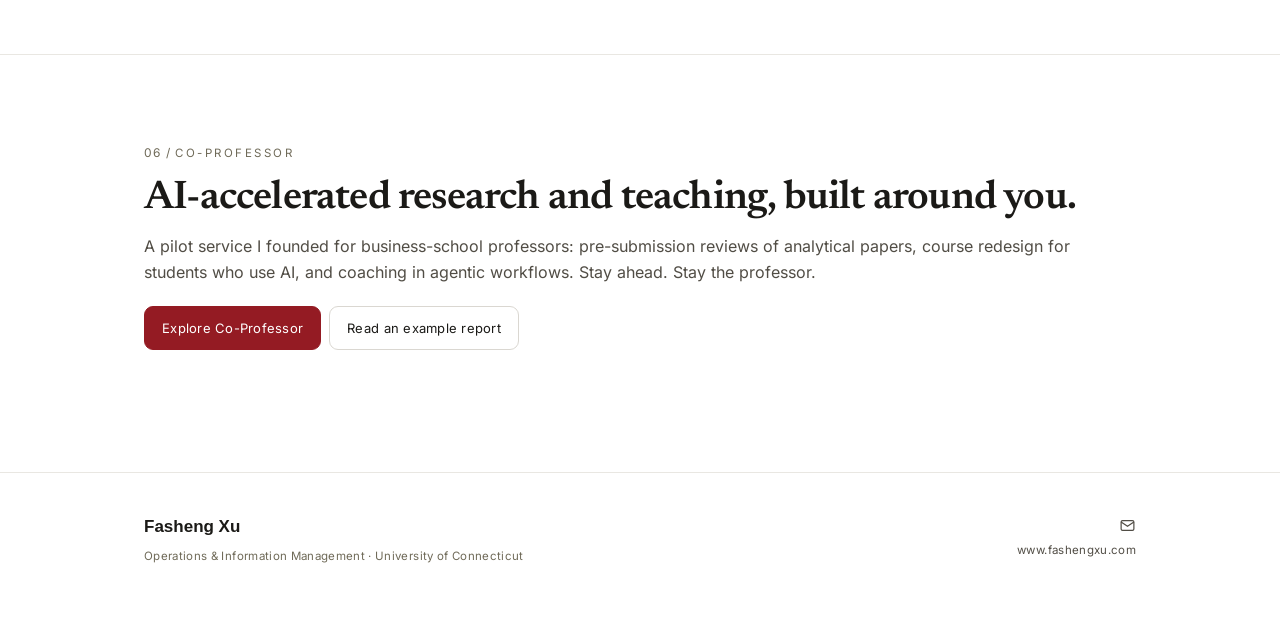
==== commit 0b1f9b90: "Honors: POMS early-career award folded into the list as a highlighted, linked row; banner removed Co" ====
--- a/index.html
+++ b/index.html
@@ -348,6 +348,9 @@
   .alist .ay{font-family:var(--mono);font-size:12.5px;color:var(--ink-faint);flex:none;width:44px;font-variant-numeric:tabular-nums}
   .alist .at{font-size:14.5px;color:var(--ink)}
   .alist .at .org{color:var(--ink-faint)}
+  .alist li.hl .ay{color:var(--accent-ink);font-weight:600}
+  .alist li.hl .at a{color:var(--accent-ink);font-weight:600;text-decoration:none}
+  .alist li.hl .at a:hover{text-decoration:underline}
   .alist-h{font-family:var(--serif);font-size:17px;line-height:1.2;color:var(--accent-ink);font-weight:600;margin:0 0 8px}
   .alist-h--next{margin-top:28px}
   .award-side{margin-bottom:clamp(22px,3vw,30px)}
@@ -640,18 +643,12 @@
         </div>
       </div>
       <div class="awards reveal">
-        <div class="award-side">
-          <div class="award-feature">
-            <div class="yr">2025 · Production and Operations Management Society</div>
-            <h3><a href="https://www.poms.org/pomsocietyawards/earlycareerresearchaward" target="_blank" rel="noopener">Chelliah Sriskandarajah Early Career Research Accomplishments Award</a></h3>
-            <p>The most prestigious early-career research award in the operations management community, presented annually to a single early-career scholar worldwide in recognition of exceptional research accomplishments and scholarly impact.</p>
-          </div>
-        </div>
         <div class="award-lists">
           <ul class="alist">
             <li><span class="ay">2026</span><span class="at">Winner, MSOM iFORM SIG Best Paper Award Competition</span></li>
             <li><span class="ay">2026</span><span class="at">Finalist, Management Science Best Paper in OM Award</span></li>
             <li><span class="ay">2026</span><span class="at">M&amp;SOM Meritorious Service Award</span></li>
+            <li class="hl"><span class="ay">2025</span><span class="at"><a href="https://www.poms.org/pomsocietyawards/earlycareerresearchaward" target="_blank" rel="noopener">Winner, Chelliah Sriskandarajah Early Career Research Accomplishments Award</a> <span class="org">(Production and Operations Management Society)</span></span></li>
             <li><span class="ay">2025</span><span class="at">Best Paper Award, Runner-up <span class="org">(UConn School of Business)</span></span></li>
             <li><span class="ay">2025</span><span class="at">M&amp;SOM Meritorious Service Award</span></li>
             <li><span class="ay">2024</span><span class="at">M&amp;SOM Meritorious Service Award</span></li>
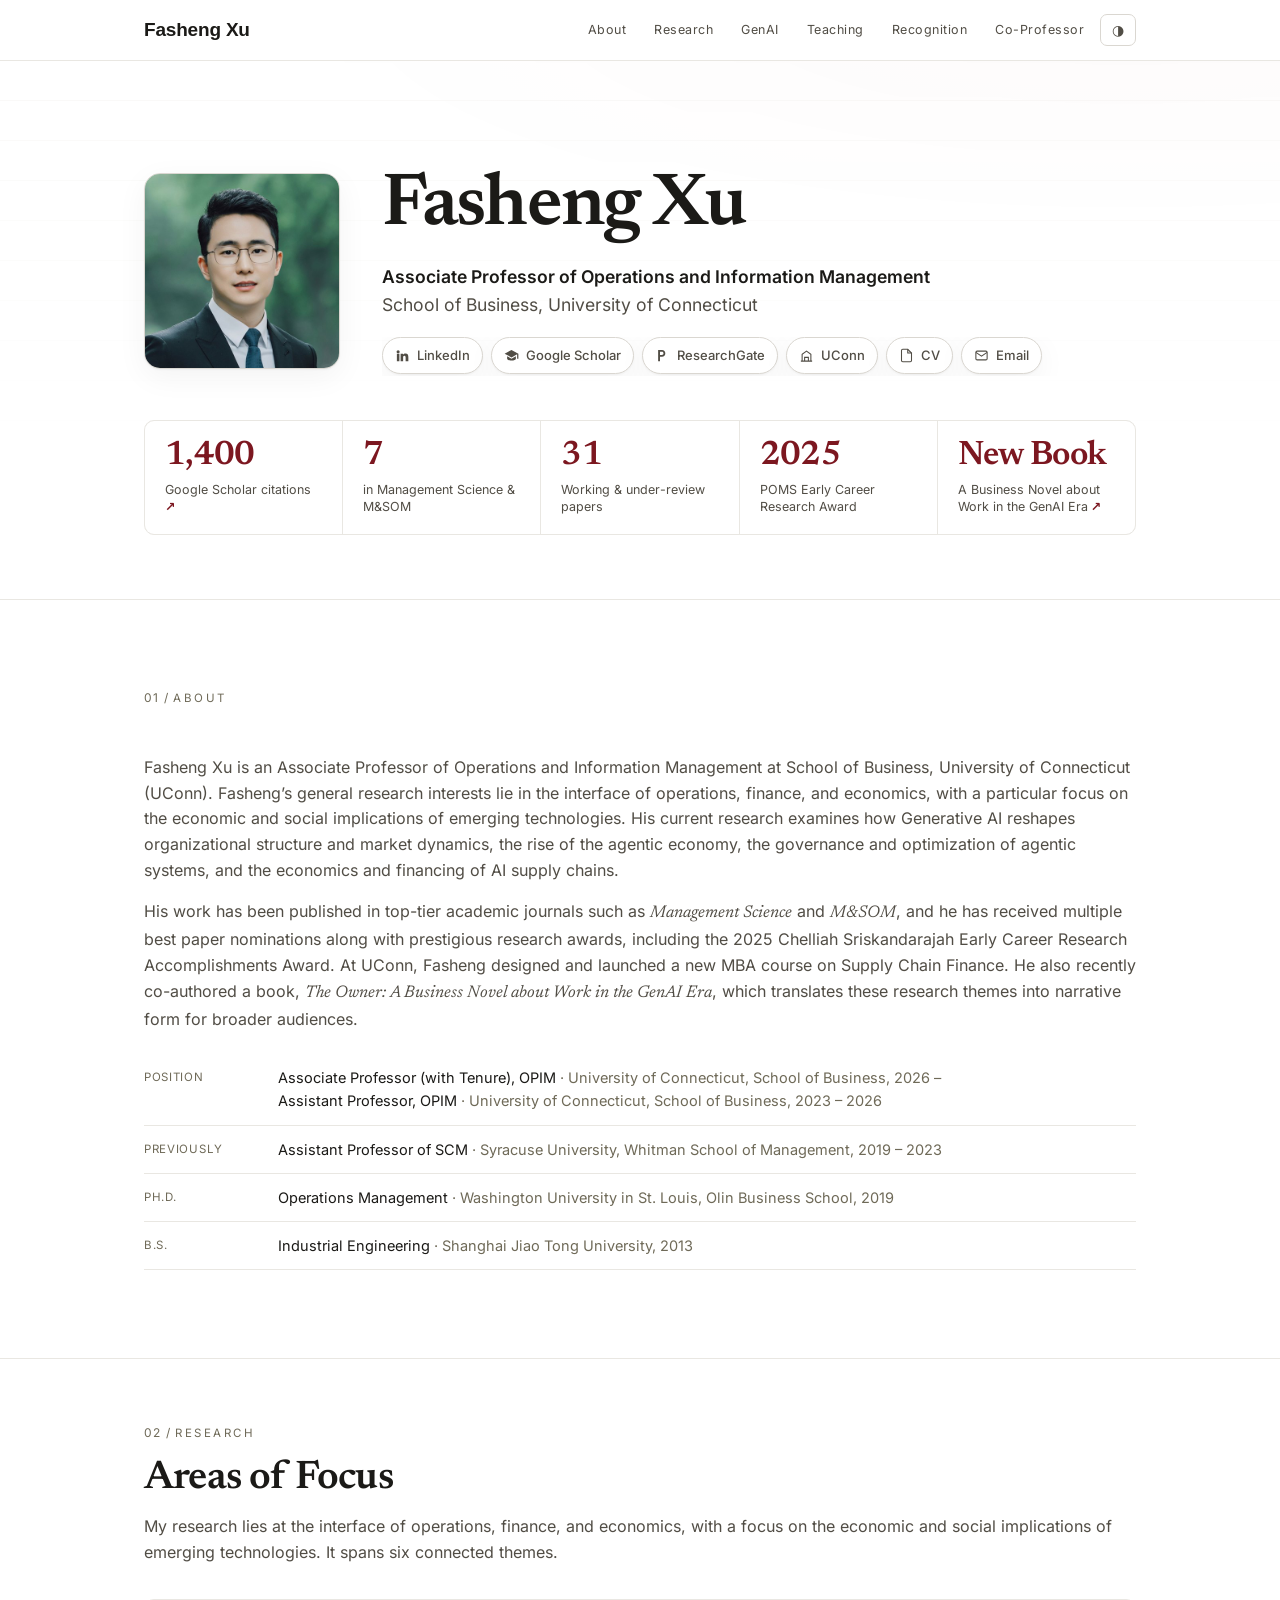
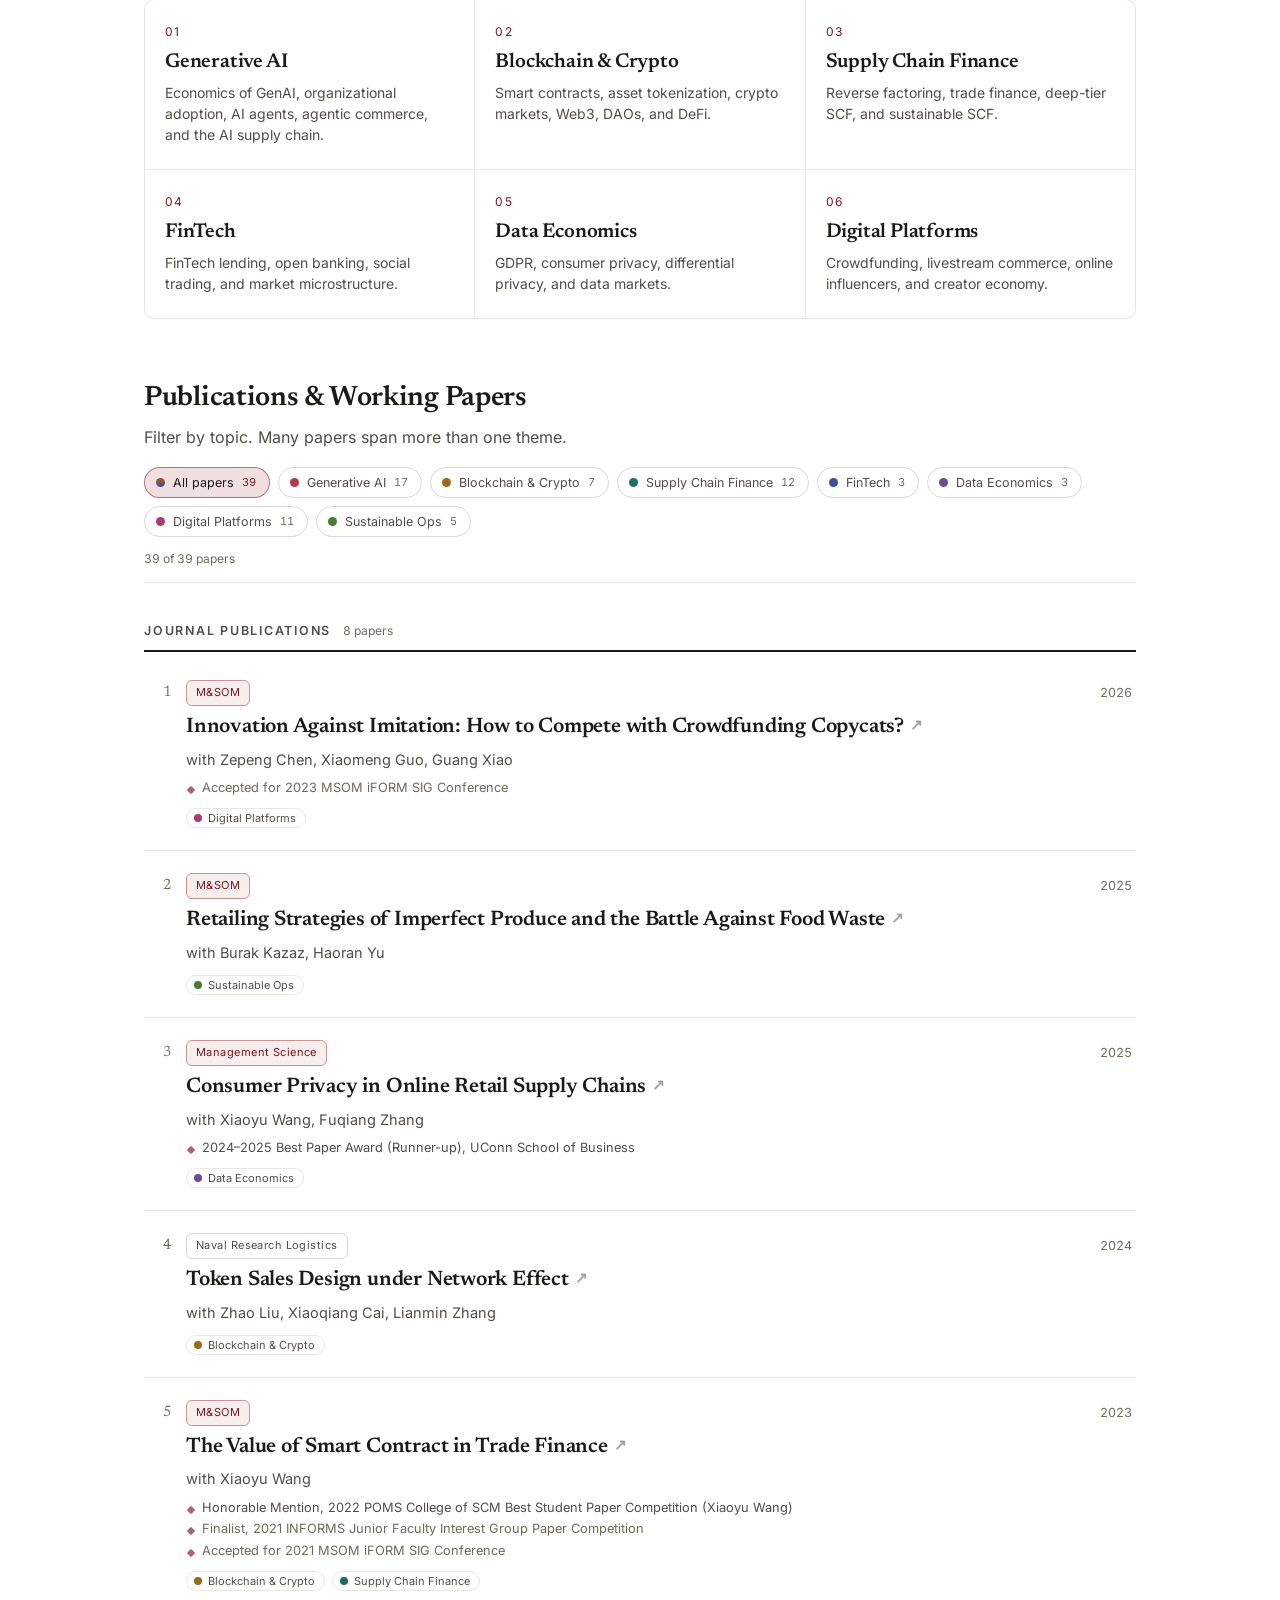
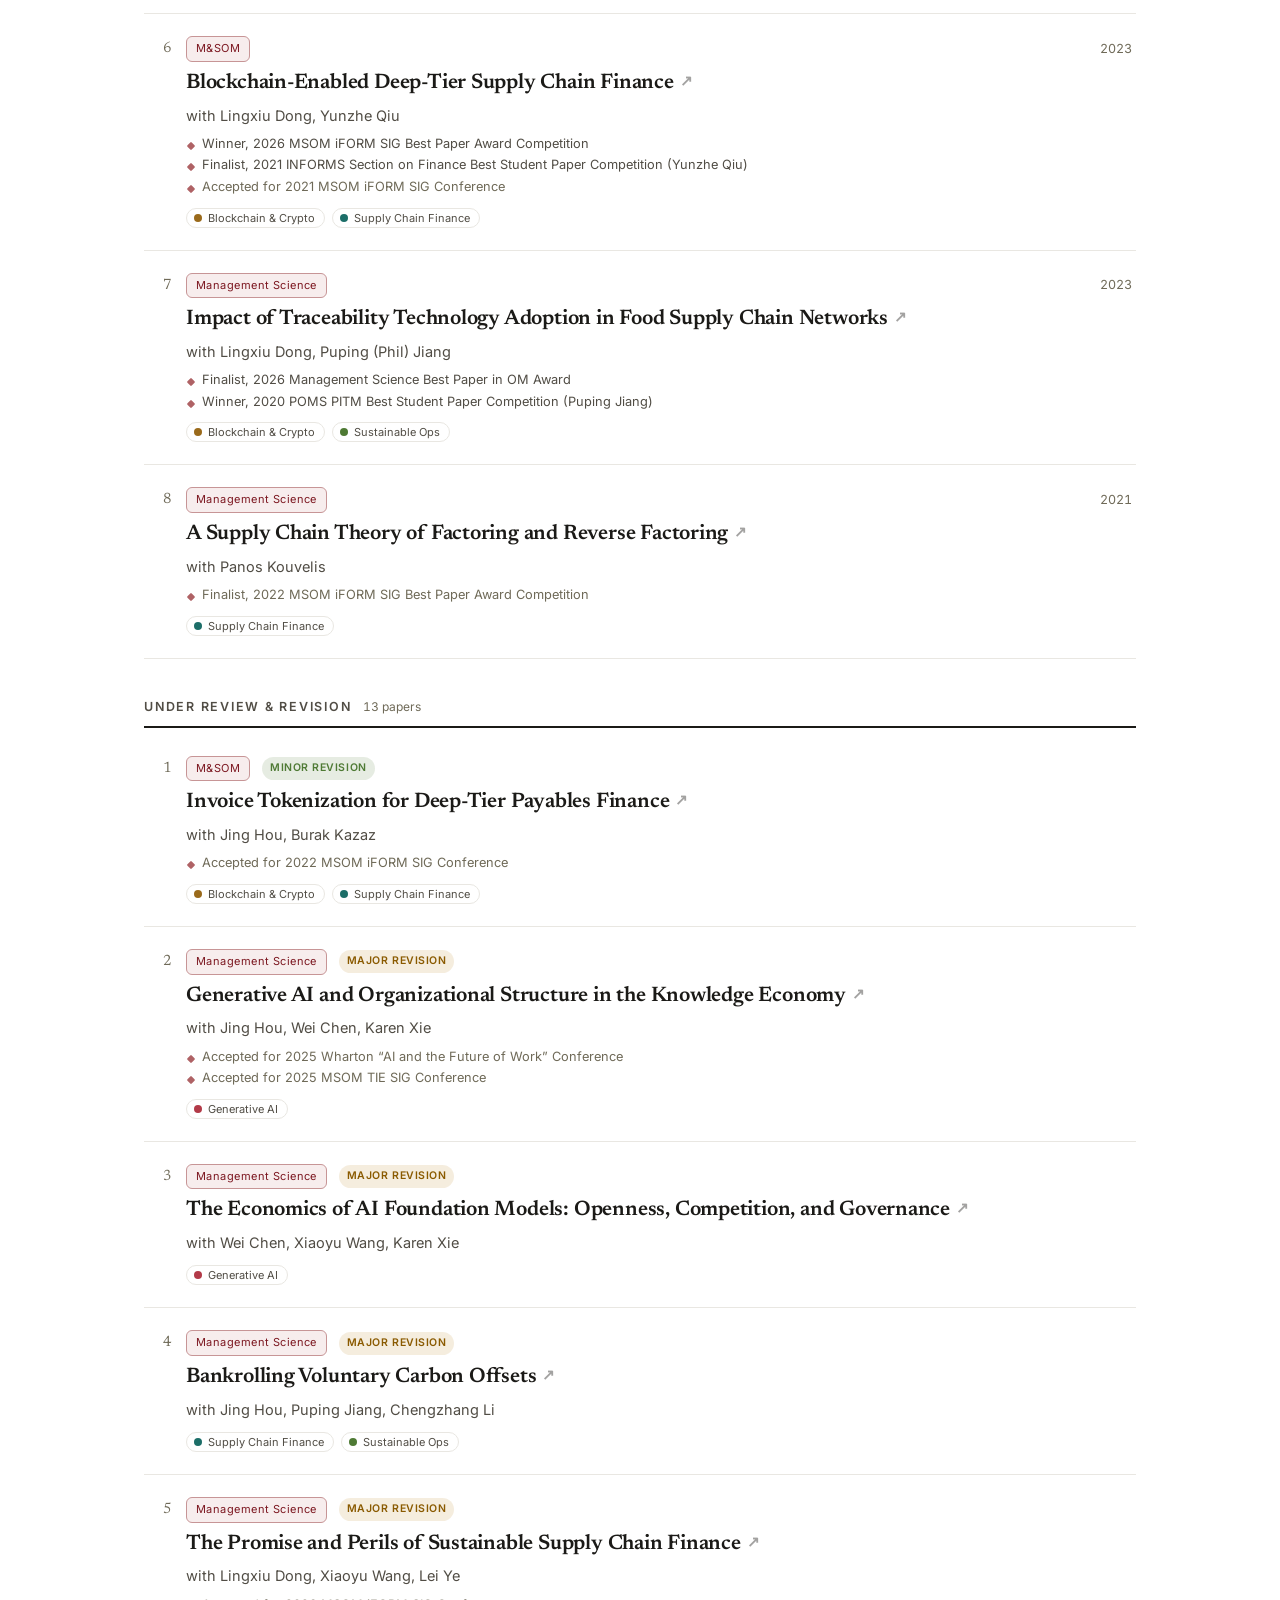
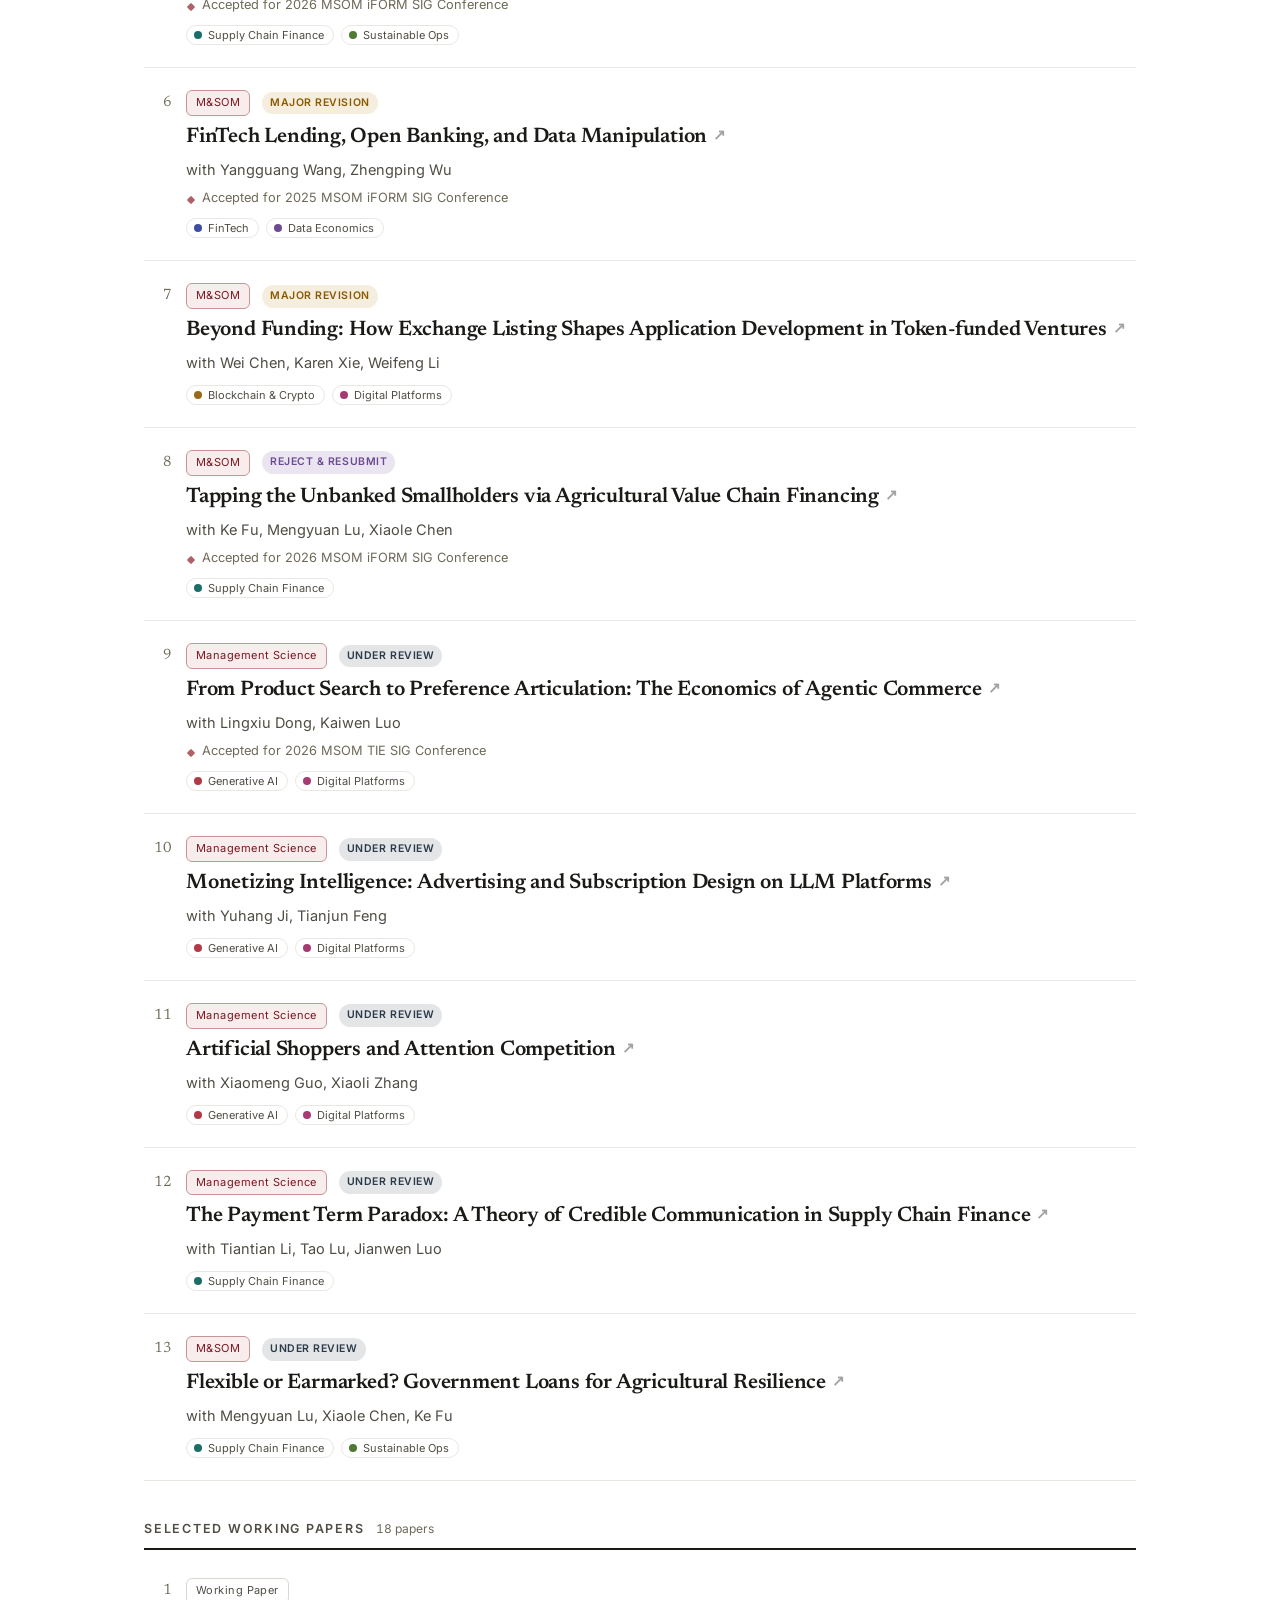
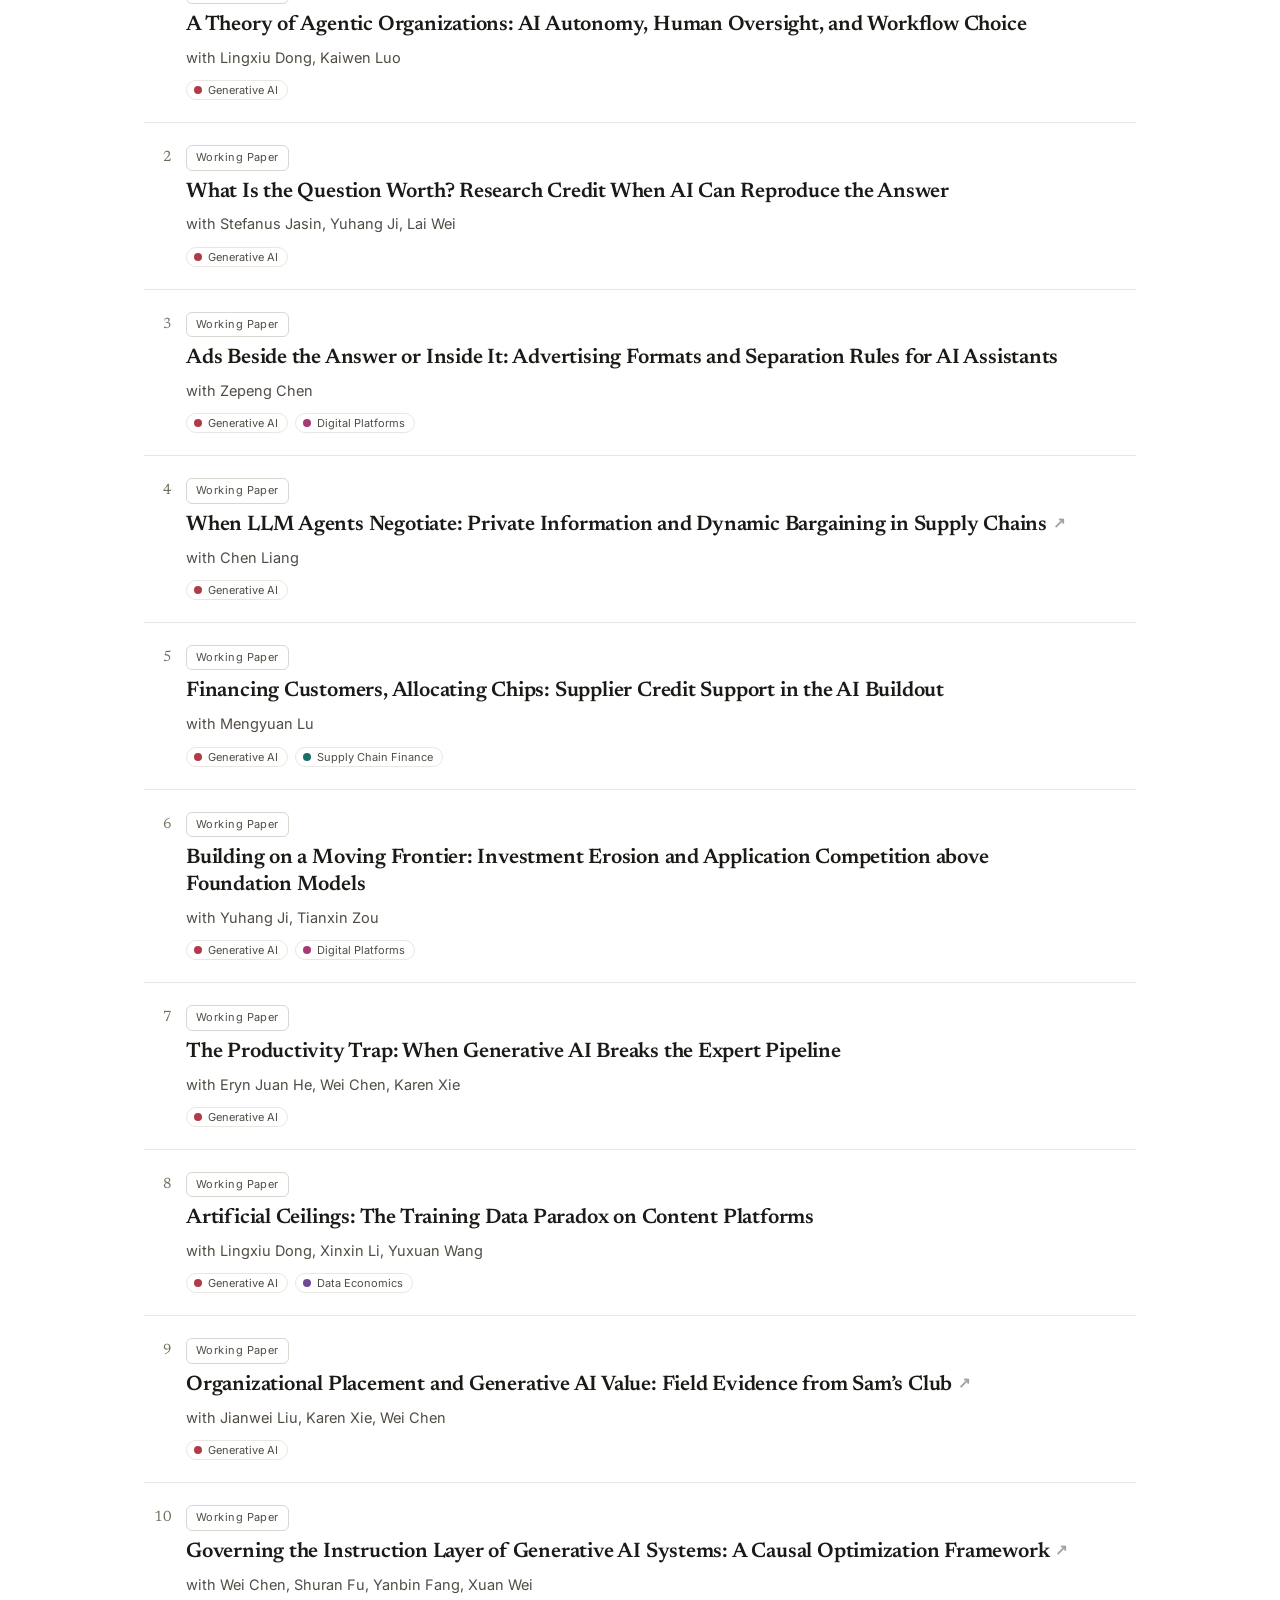
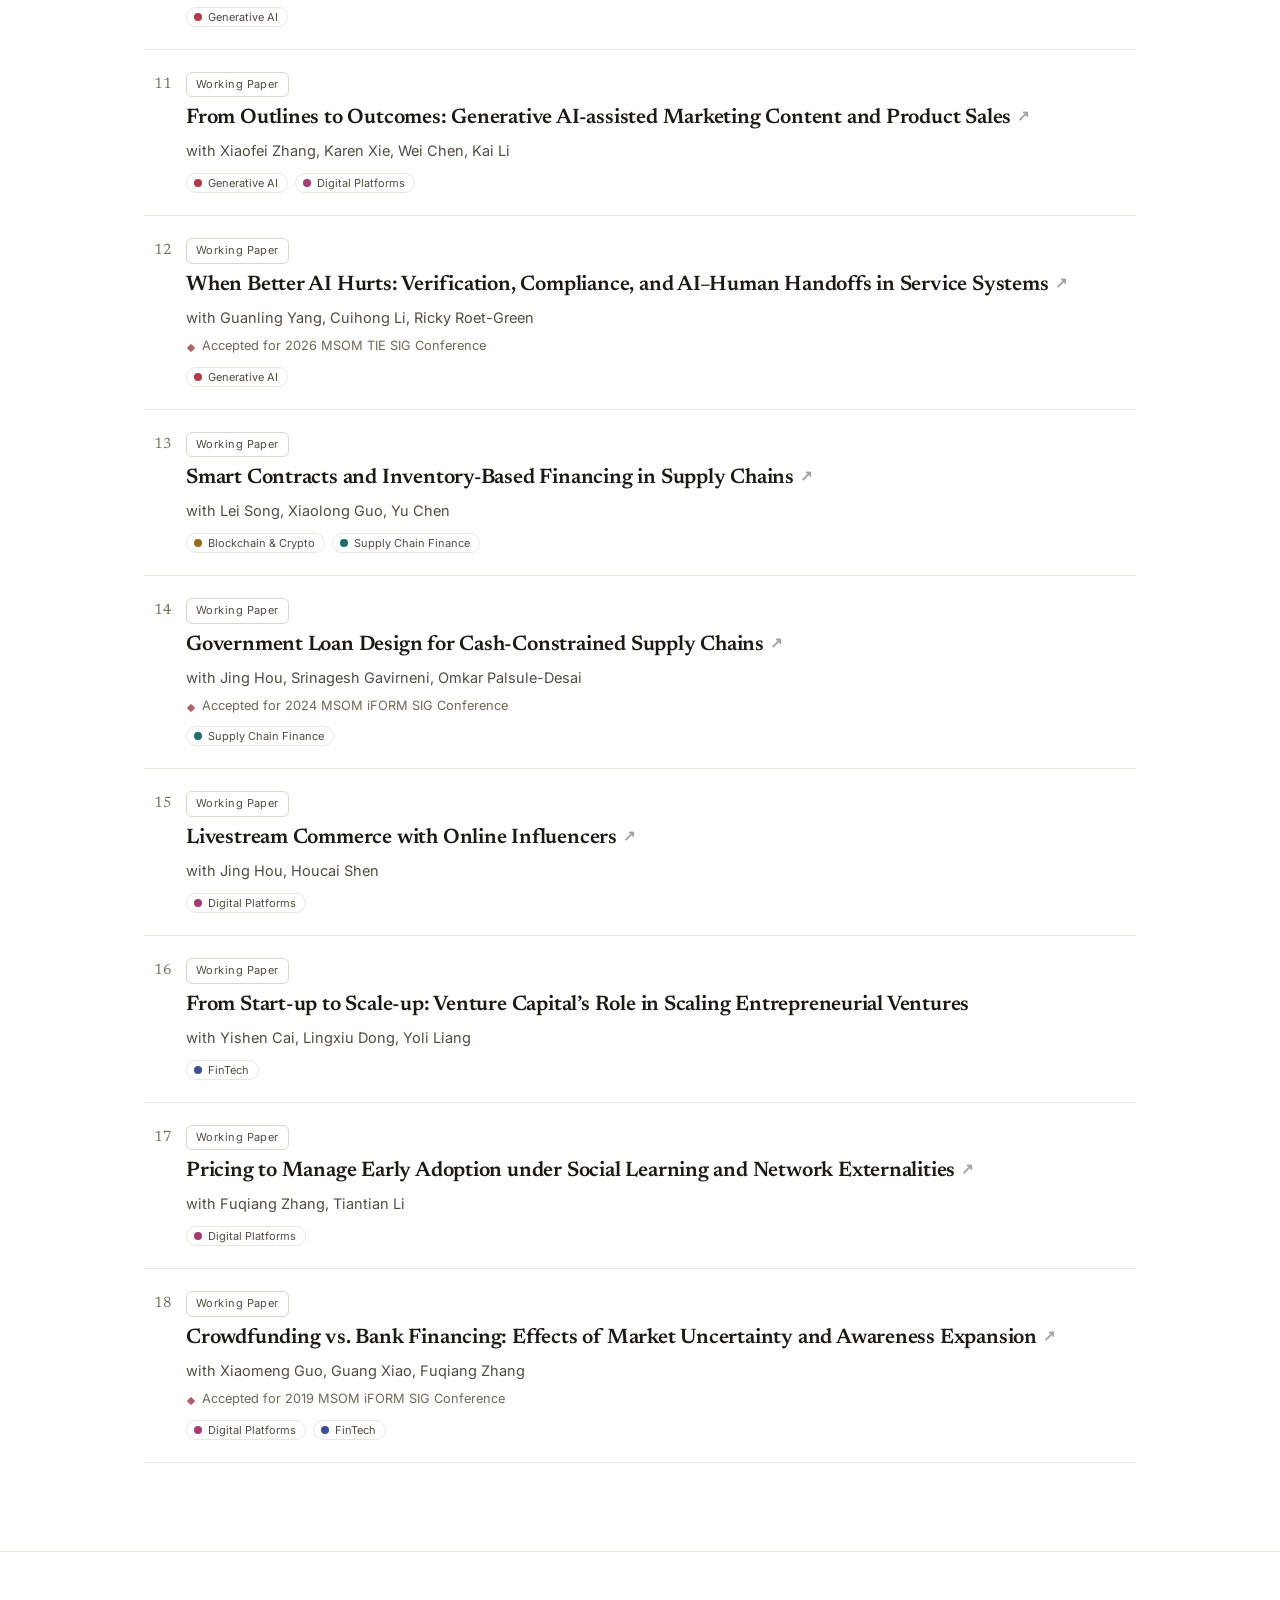
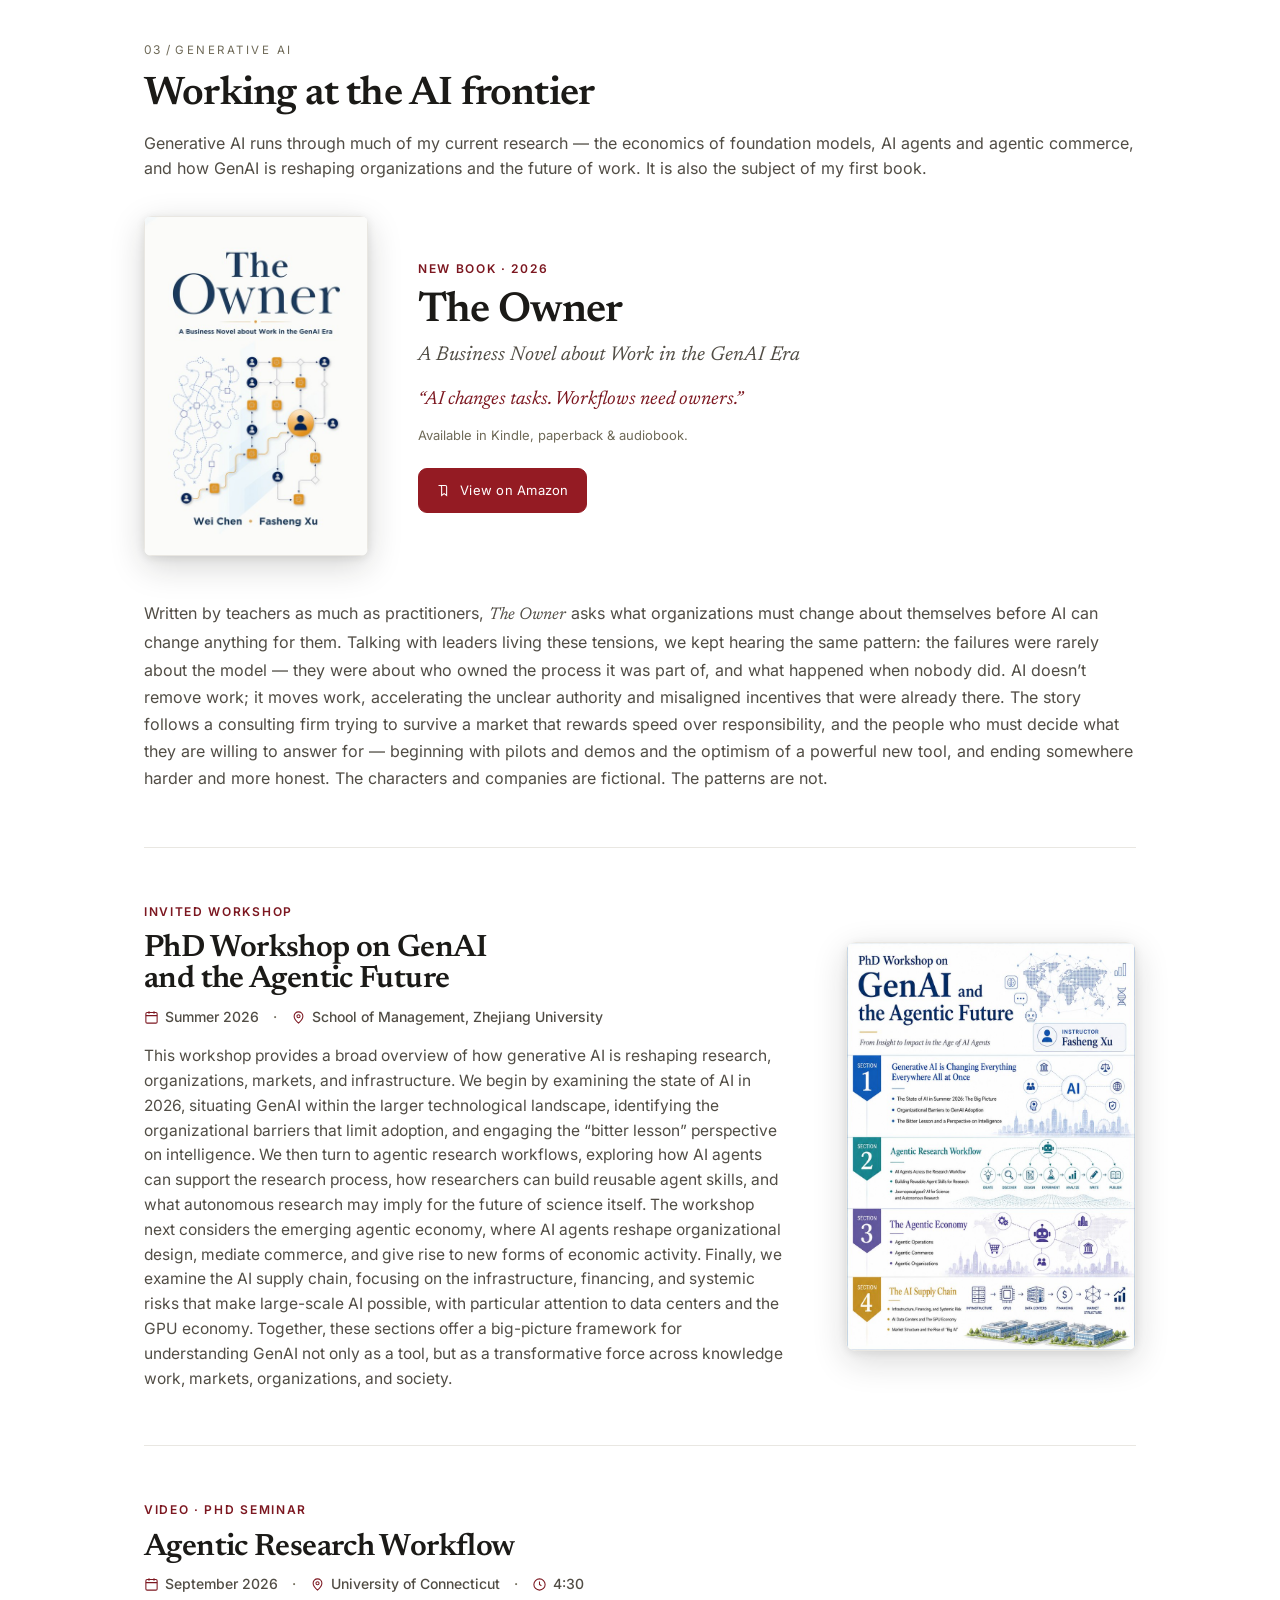
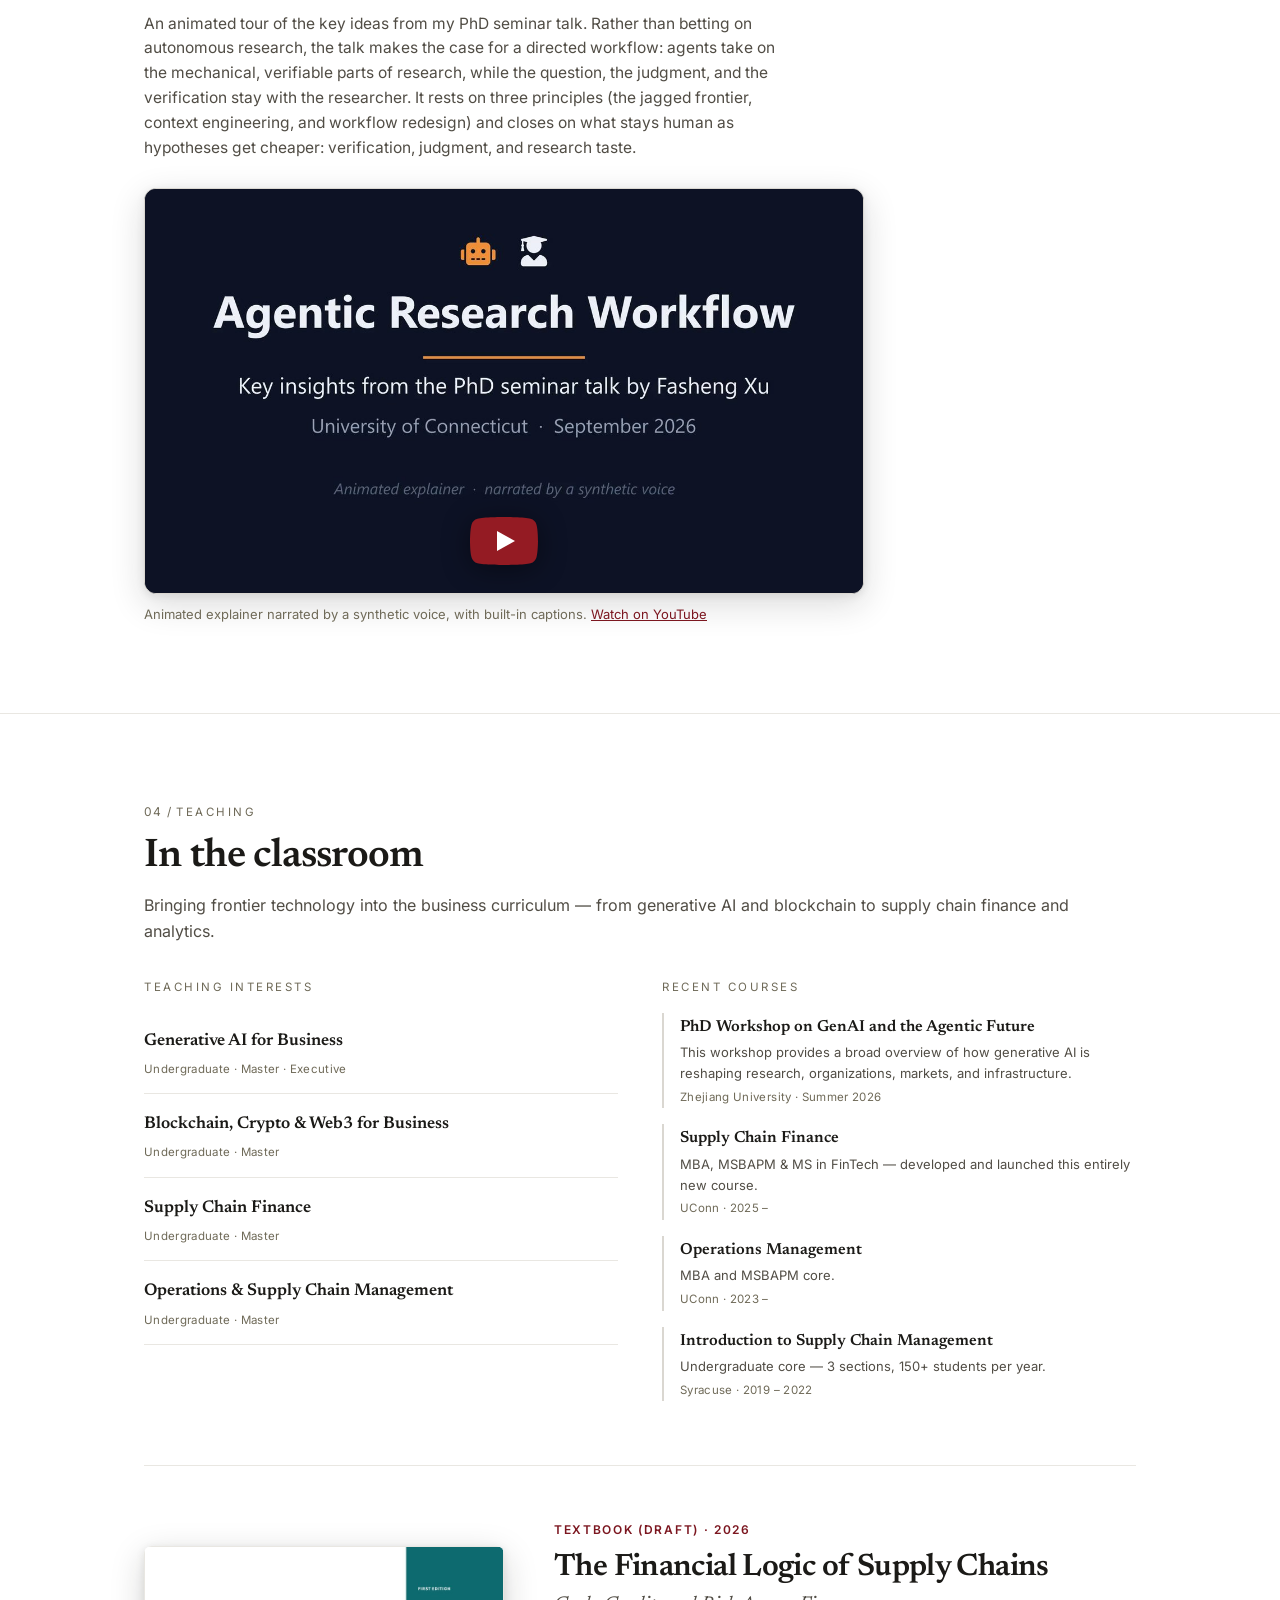
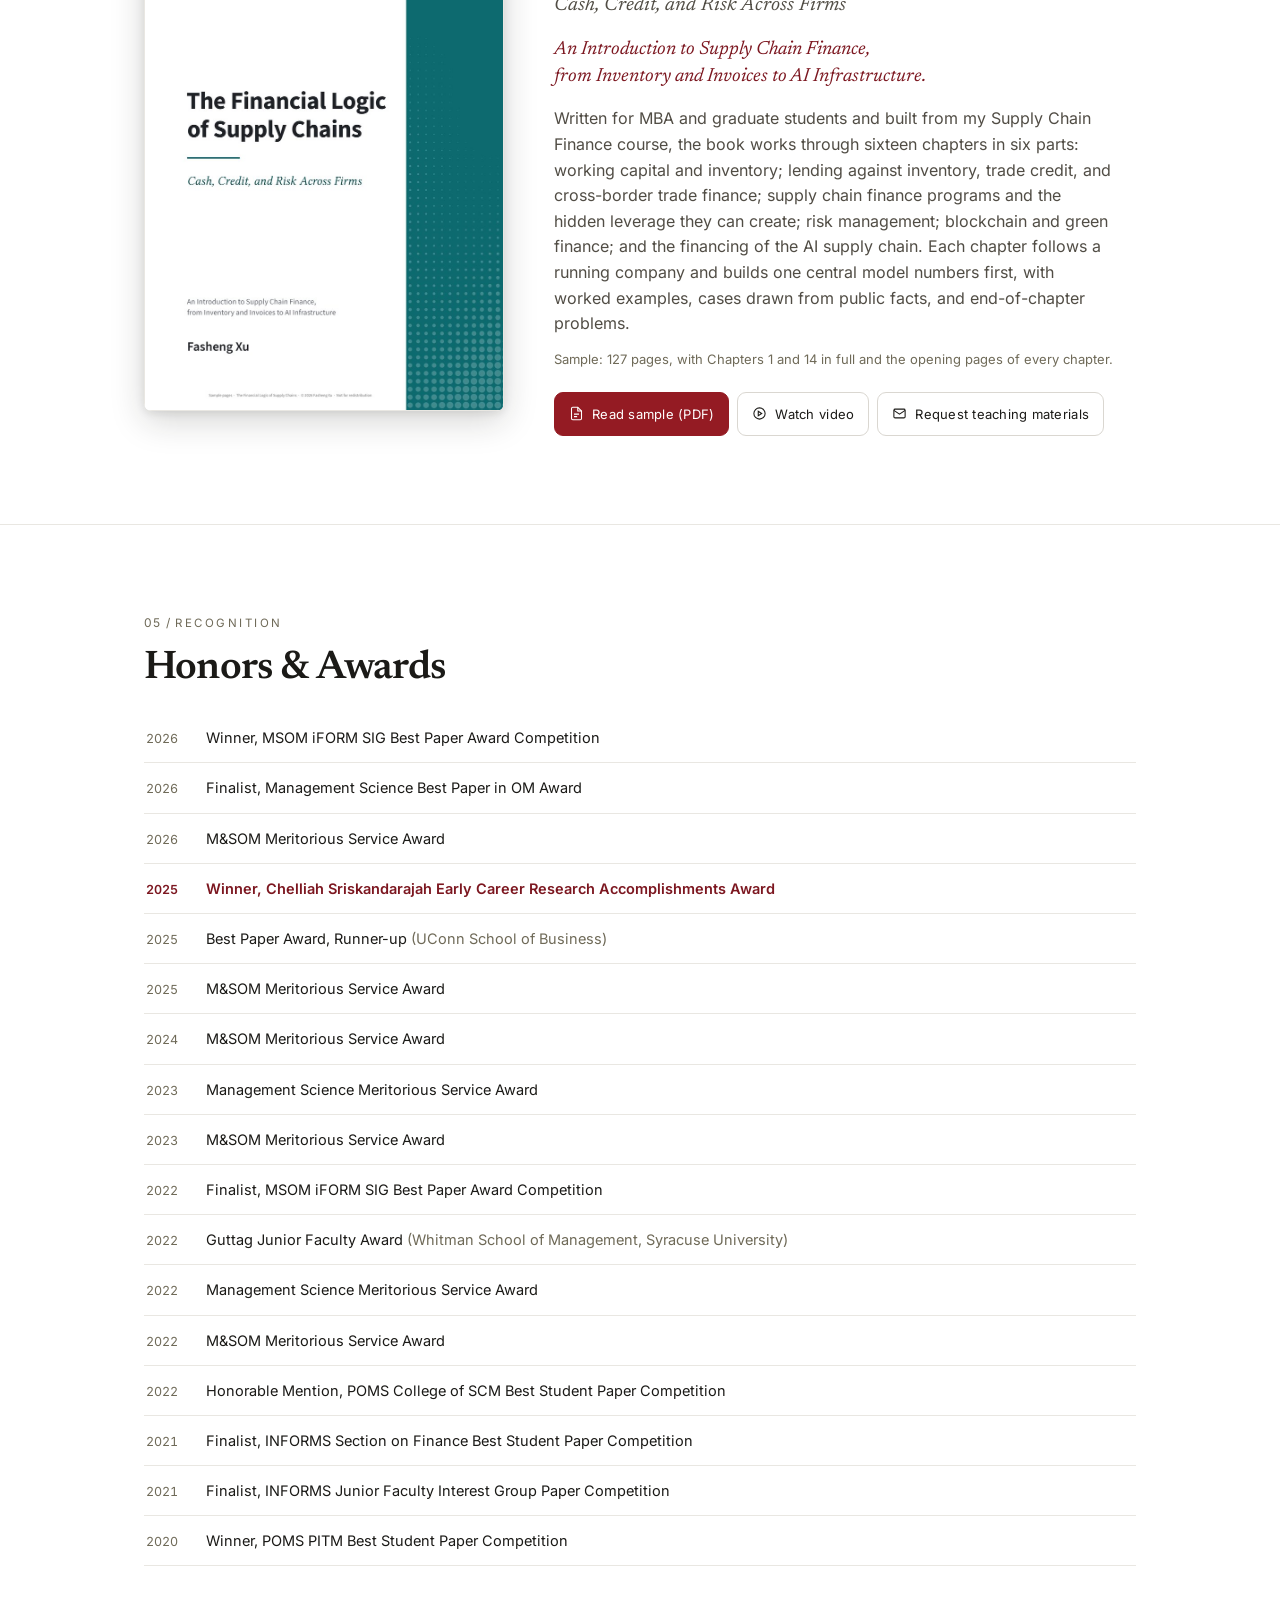
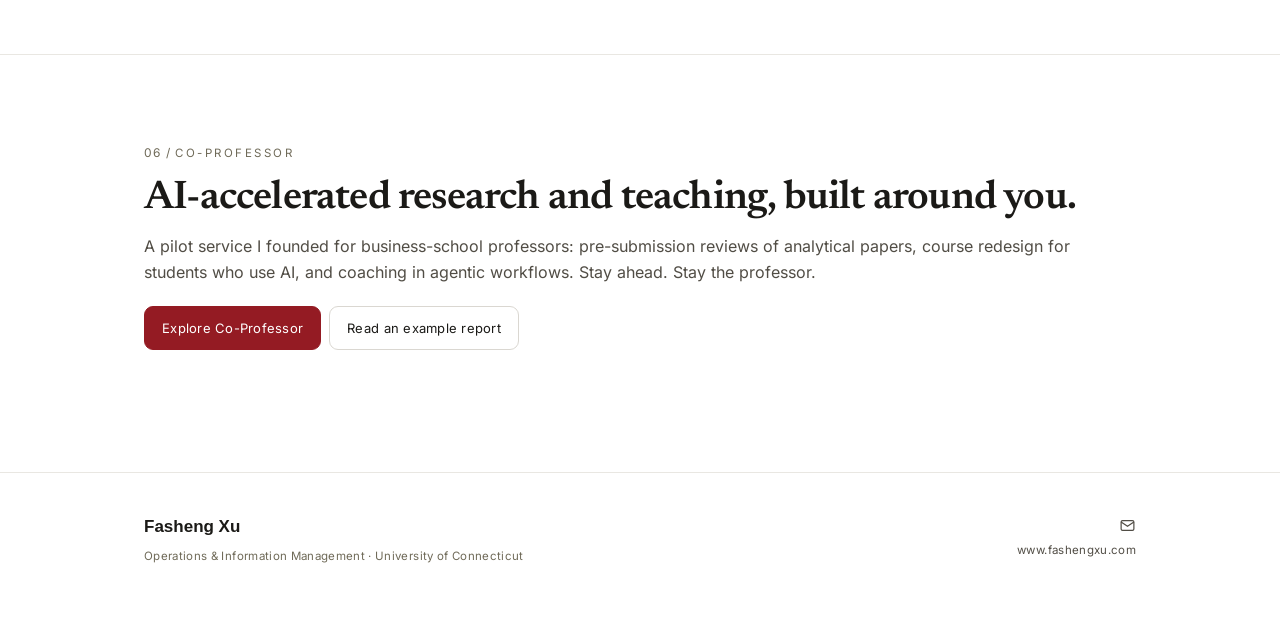
==== commit 6697cd5b: "Honors: drop society name after the POMS early-career award Co-Authored-By: Claude Opus 5.5 <noreply" ====
--- a/index.html
+++ b/index.html
@@ -648,7 +648,7 @@
             <li><span class="ay">2026</span><span class="at">Winner, MSOM iFORM SIG Best Paper Award Competition</span></li>
             <li><span class="ay">2026</span><span class="at">Finalist, Management Science Best Paper in OM Award</span></li>
             <li><span class="ay">2026</span><span class="at">M&amp;SOM Meritorious Service Award</span></li>
-            <li class="hl"><span class="ay">2025</span><span class="at"><a href="https://www.poms.org/pomsocietyawards/earlycareerresearchaward" target="_blank" rel="noopener">Winner, Chelliah Sriskandarajah Early Career Research Accomplishments Award</a> <span class="org">(Production and Operations Management Society)</span></span></li>
+            <li class="hl"><span class="ay">2025</span><span class="at"><a href="https://www.poms.org/pomsocietyawards/earlycareerresearchaward" target="_blank" rel="noopener">Winner, Chelliah Sriskandarajah Early Career Research Accomplishments Award</a></span></li>
             <li><span class="ay">2025</span><span class="at">Best Paper Award, Runner-up <span class="org">(UConn School of Business)</span></span></li>
             <li><span class="ay">2025</span><span class="at">M&amp;SOM Meritorious Service Award</span></li>
             <li><span class="ay">2024</span><span class="at">M&amp;SOM Meritorious Service Award</span></li>
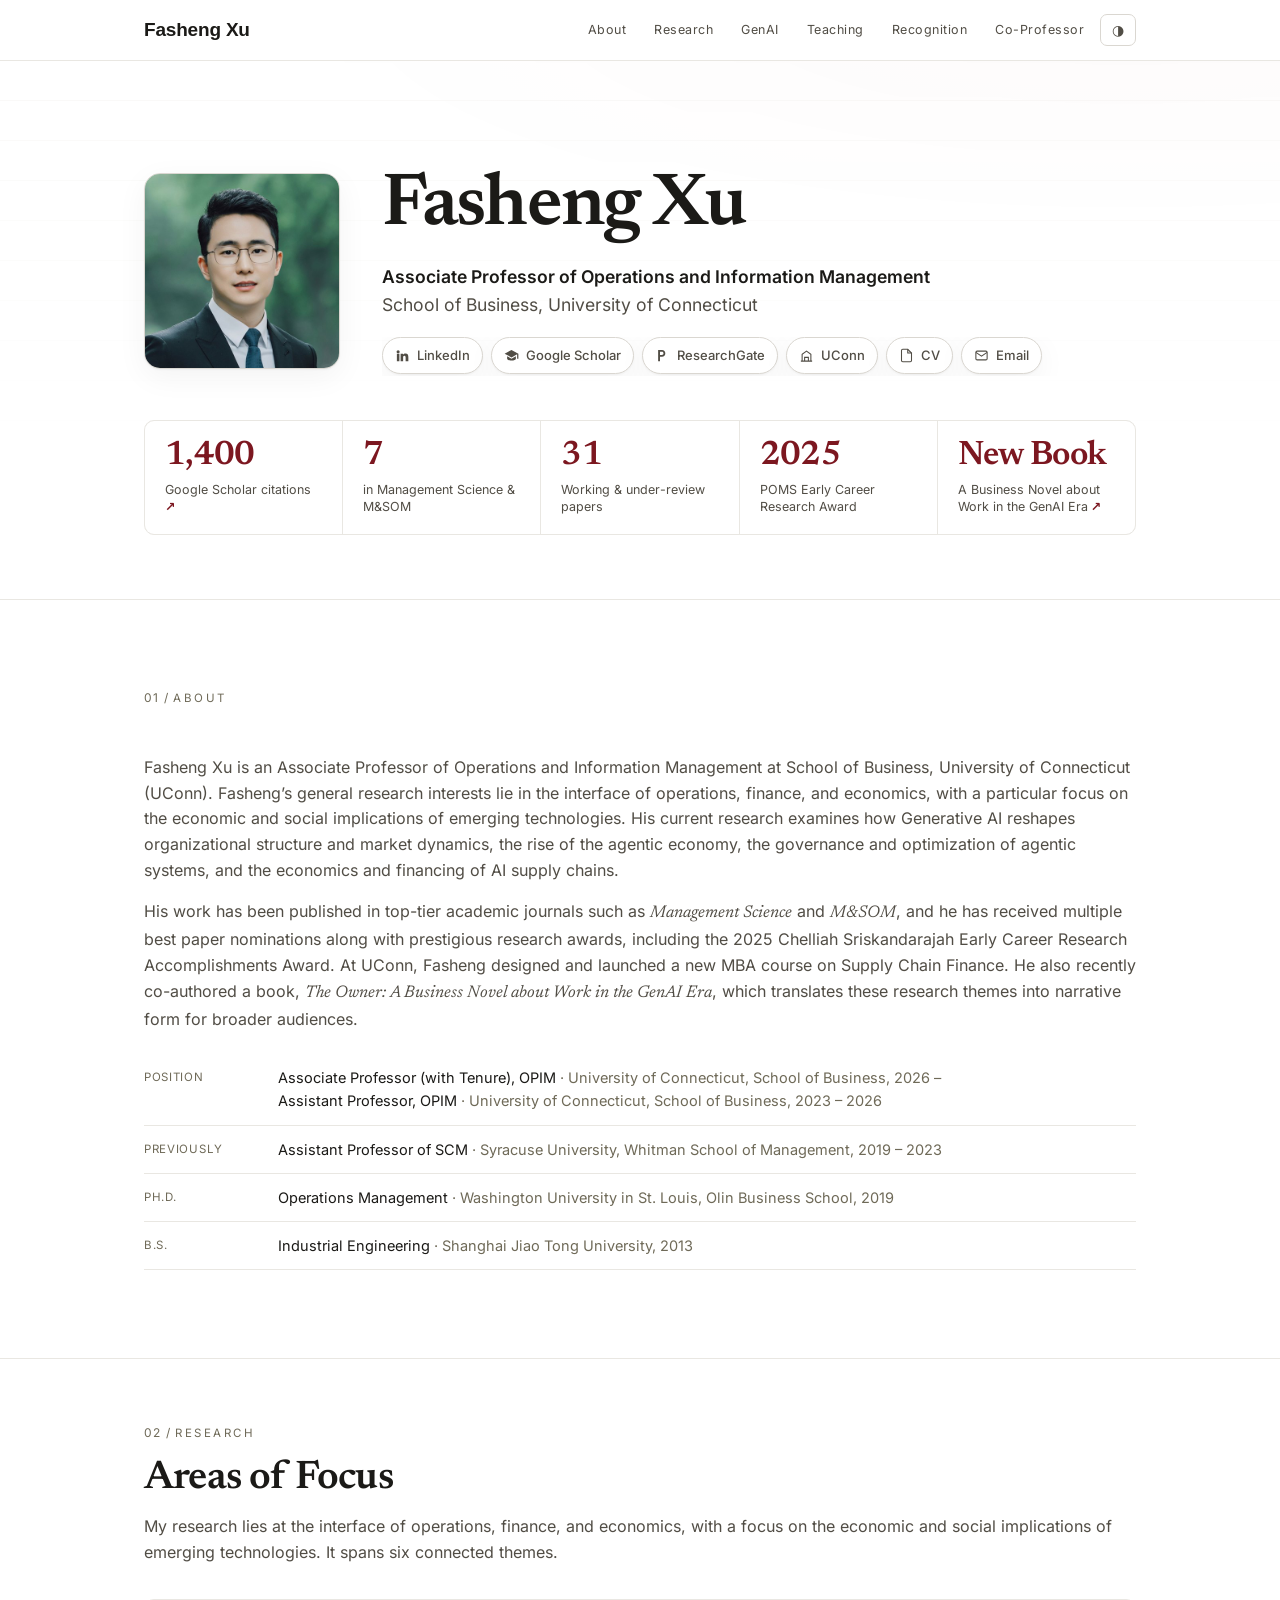
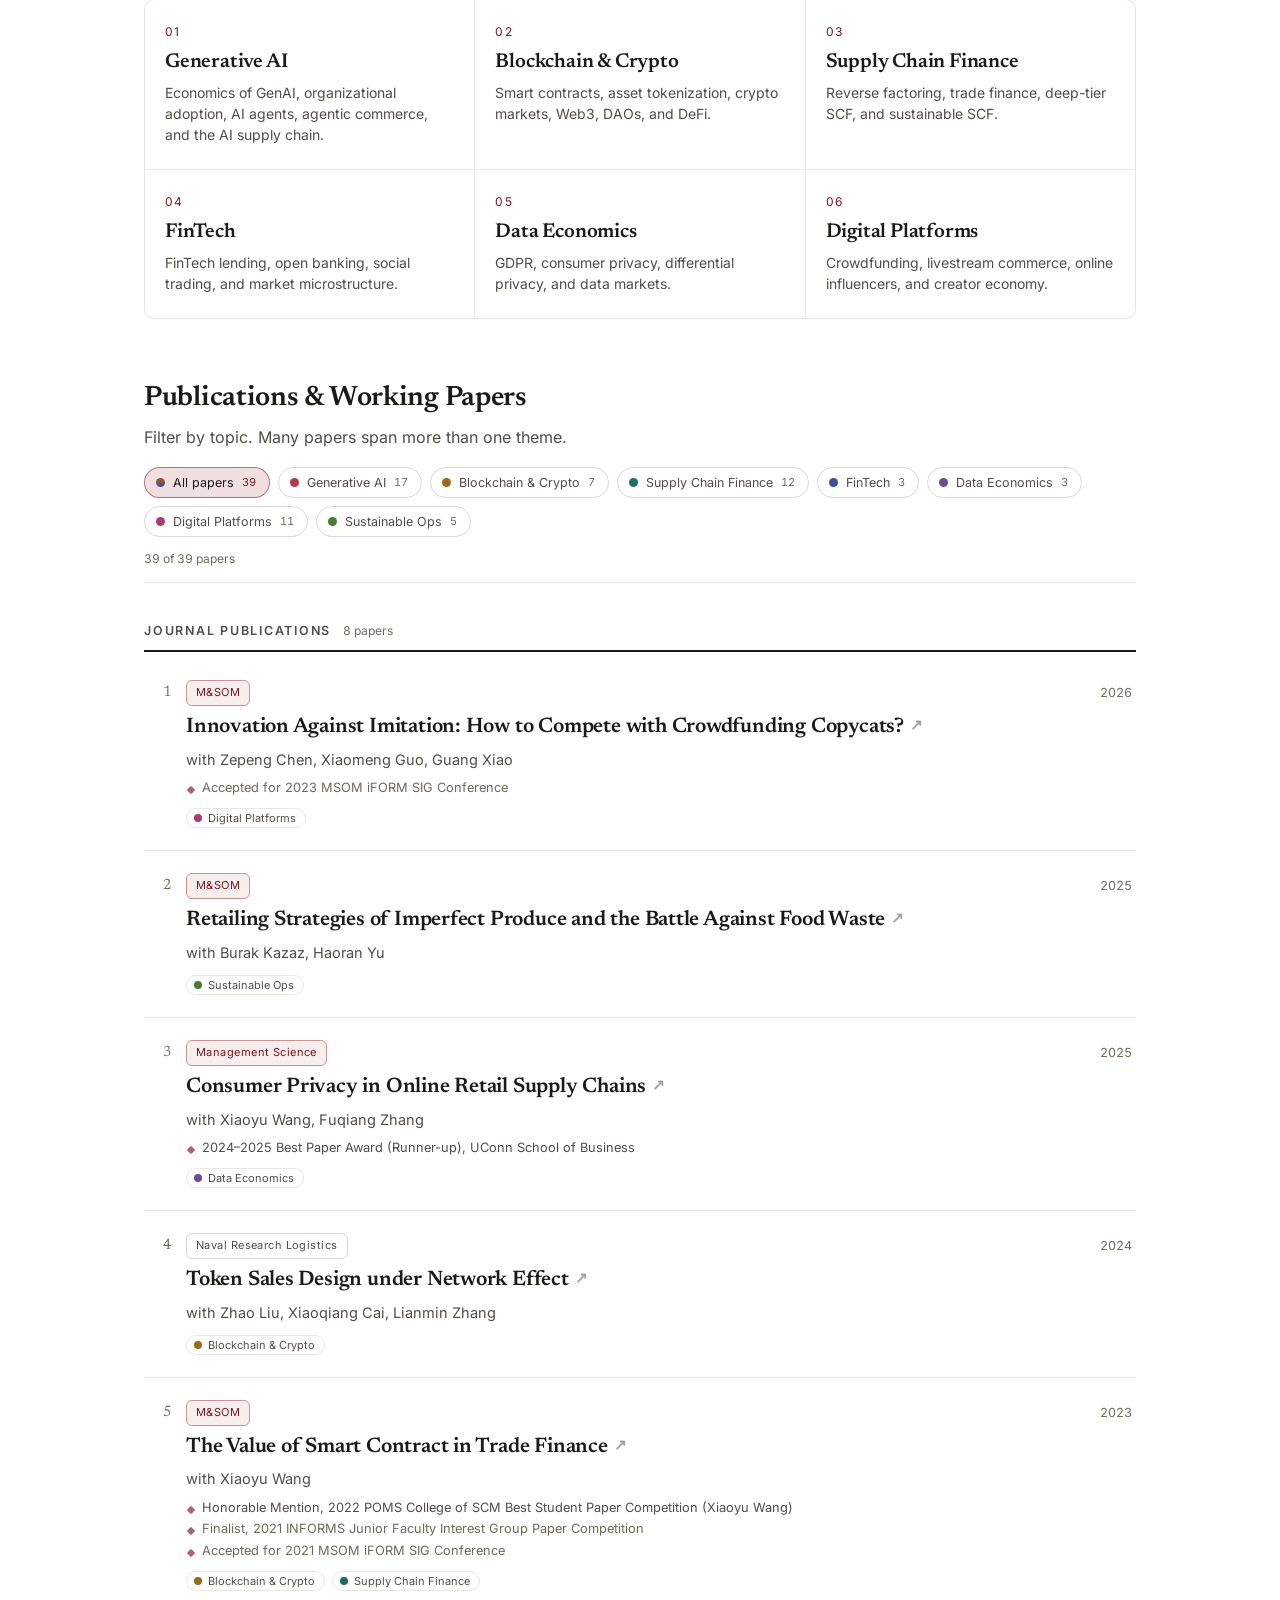
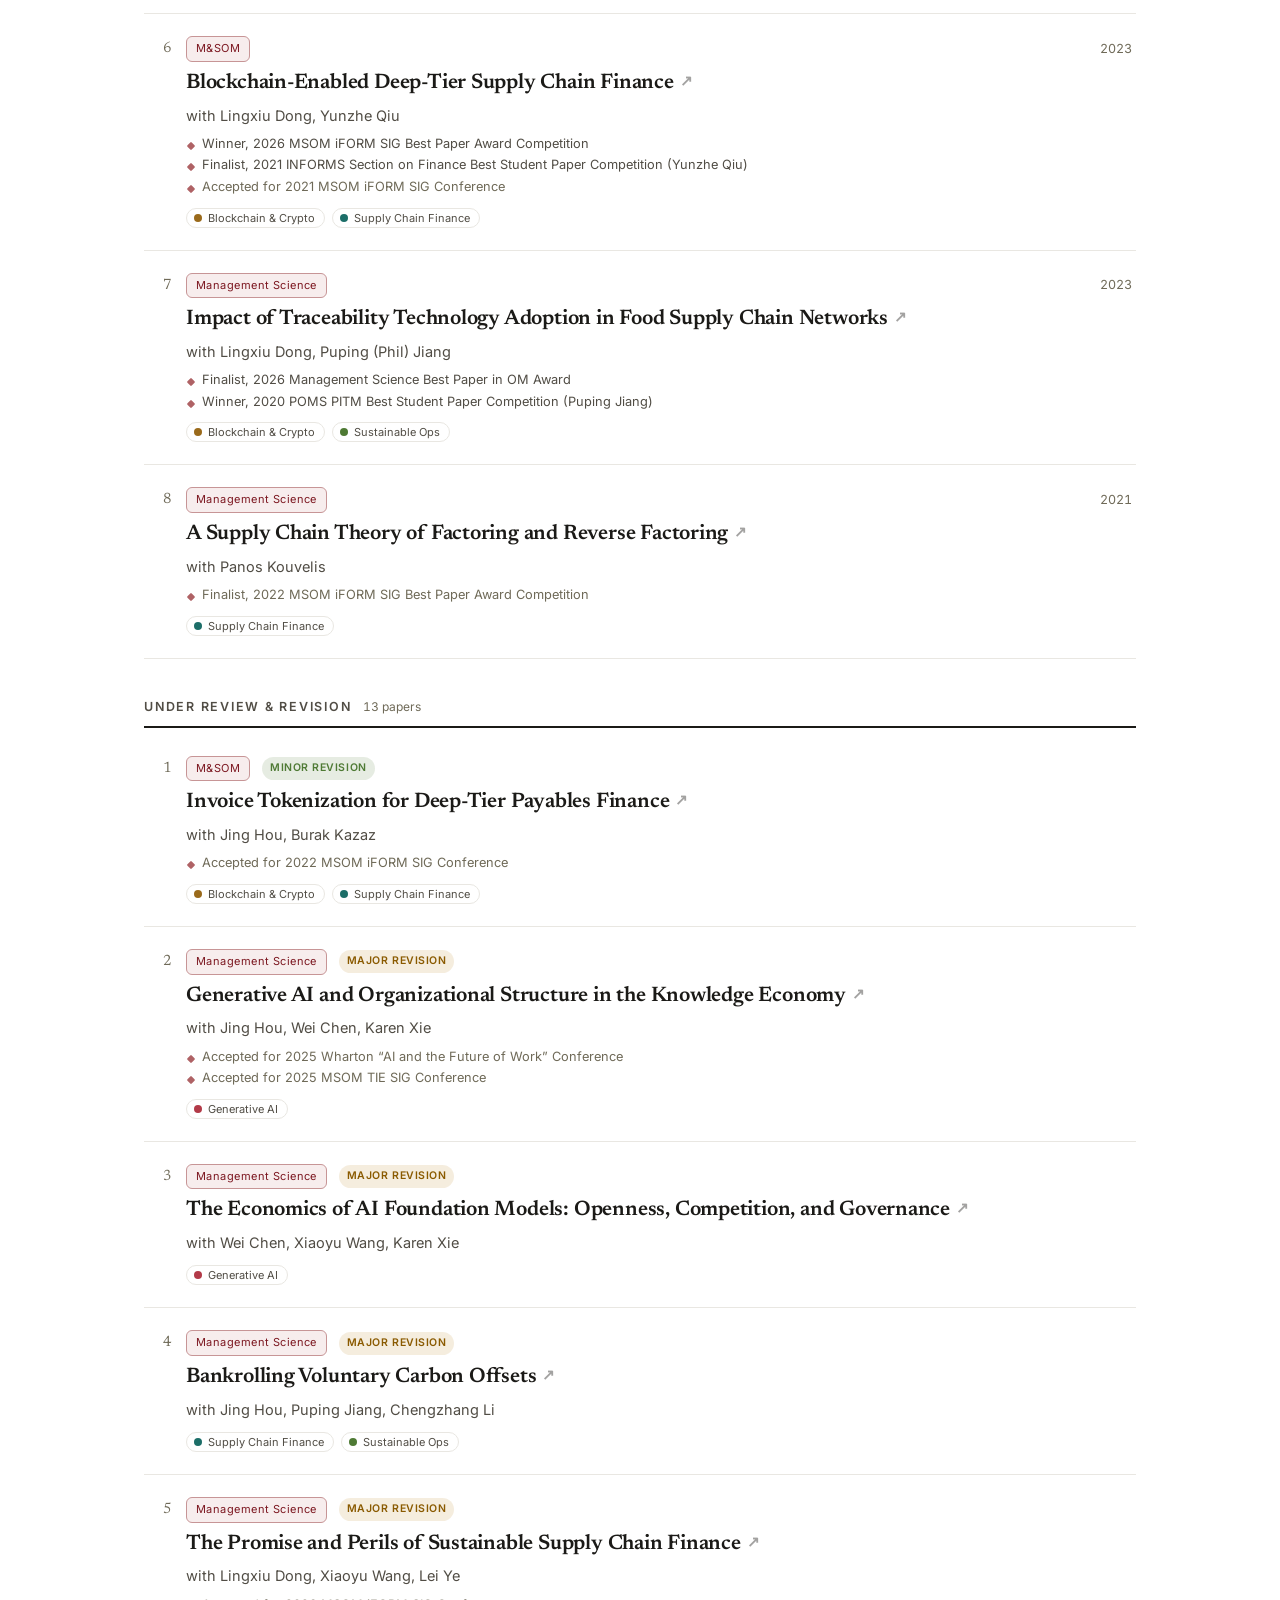
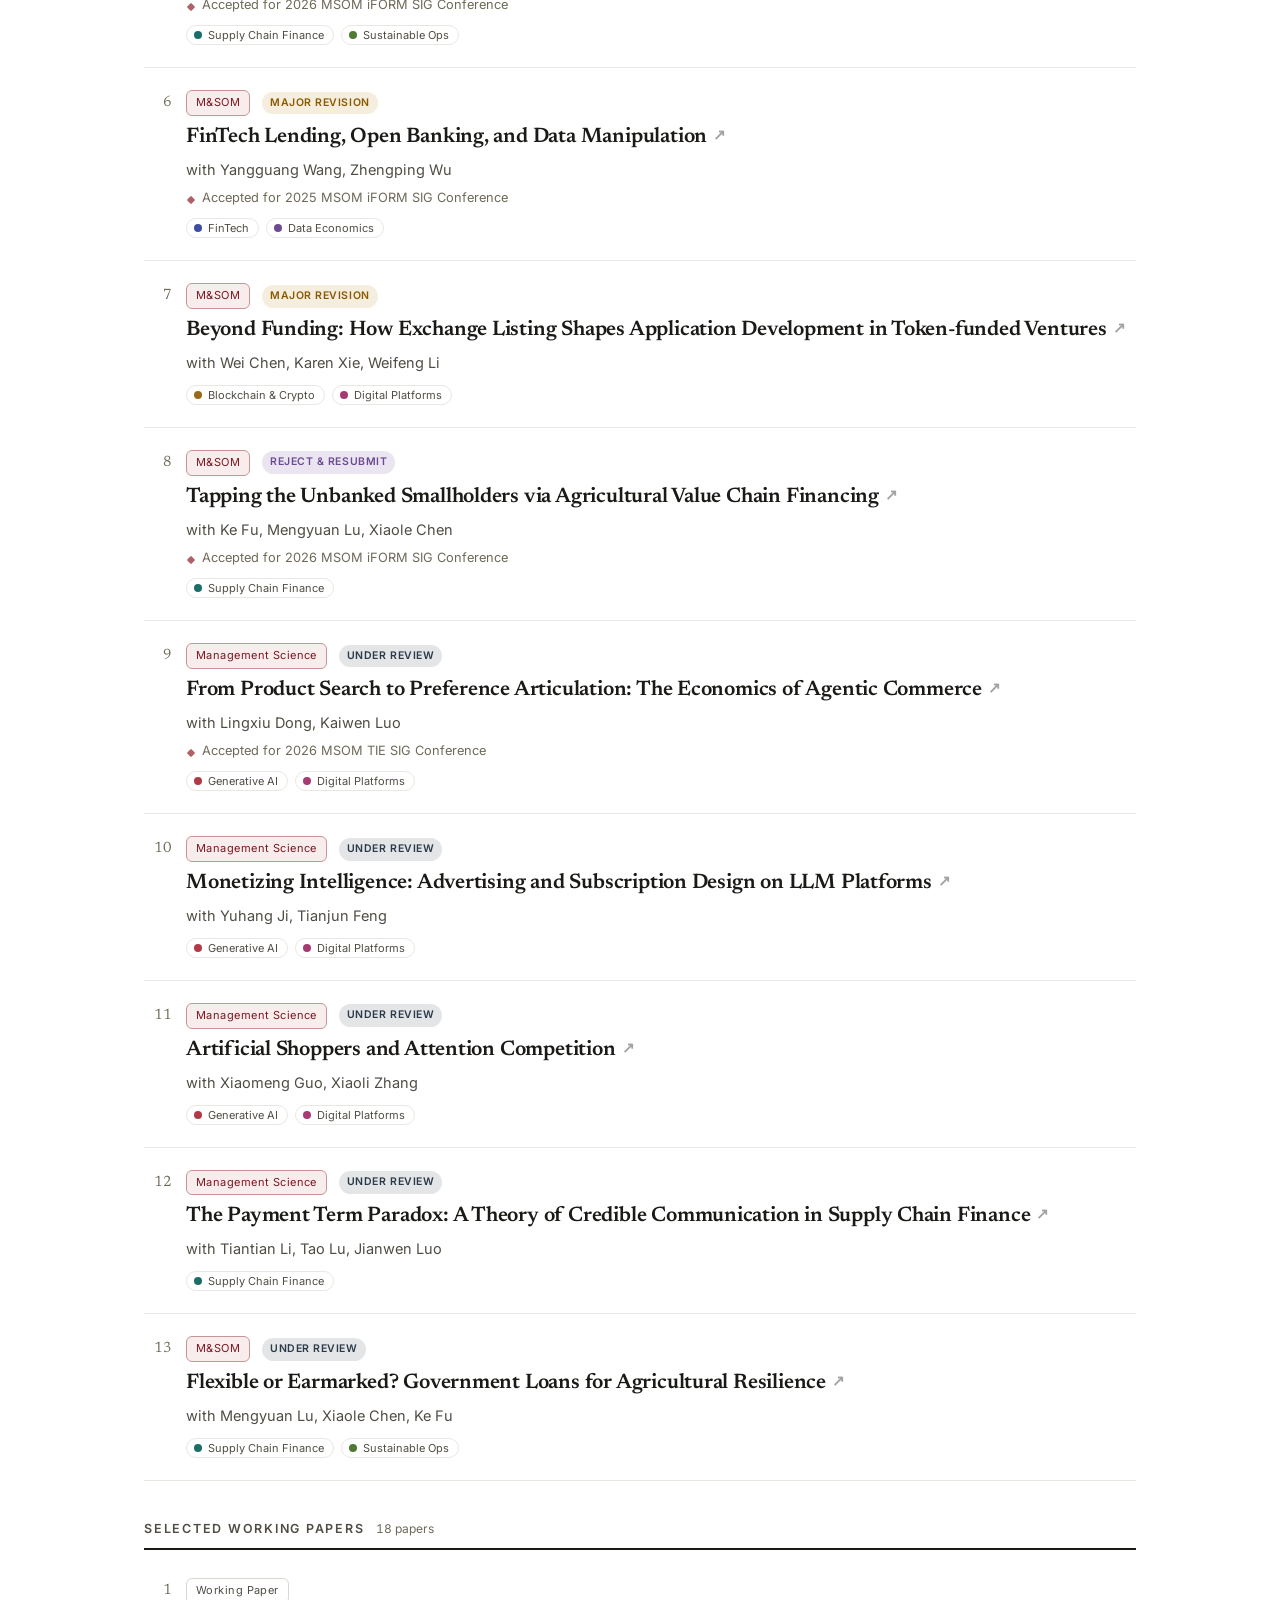
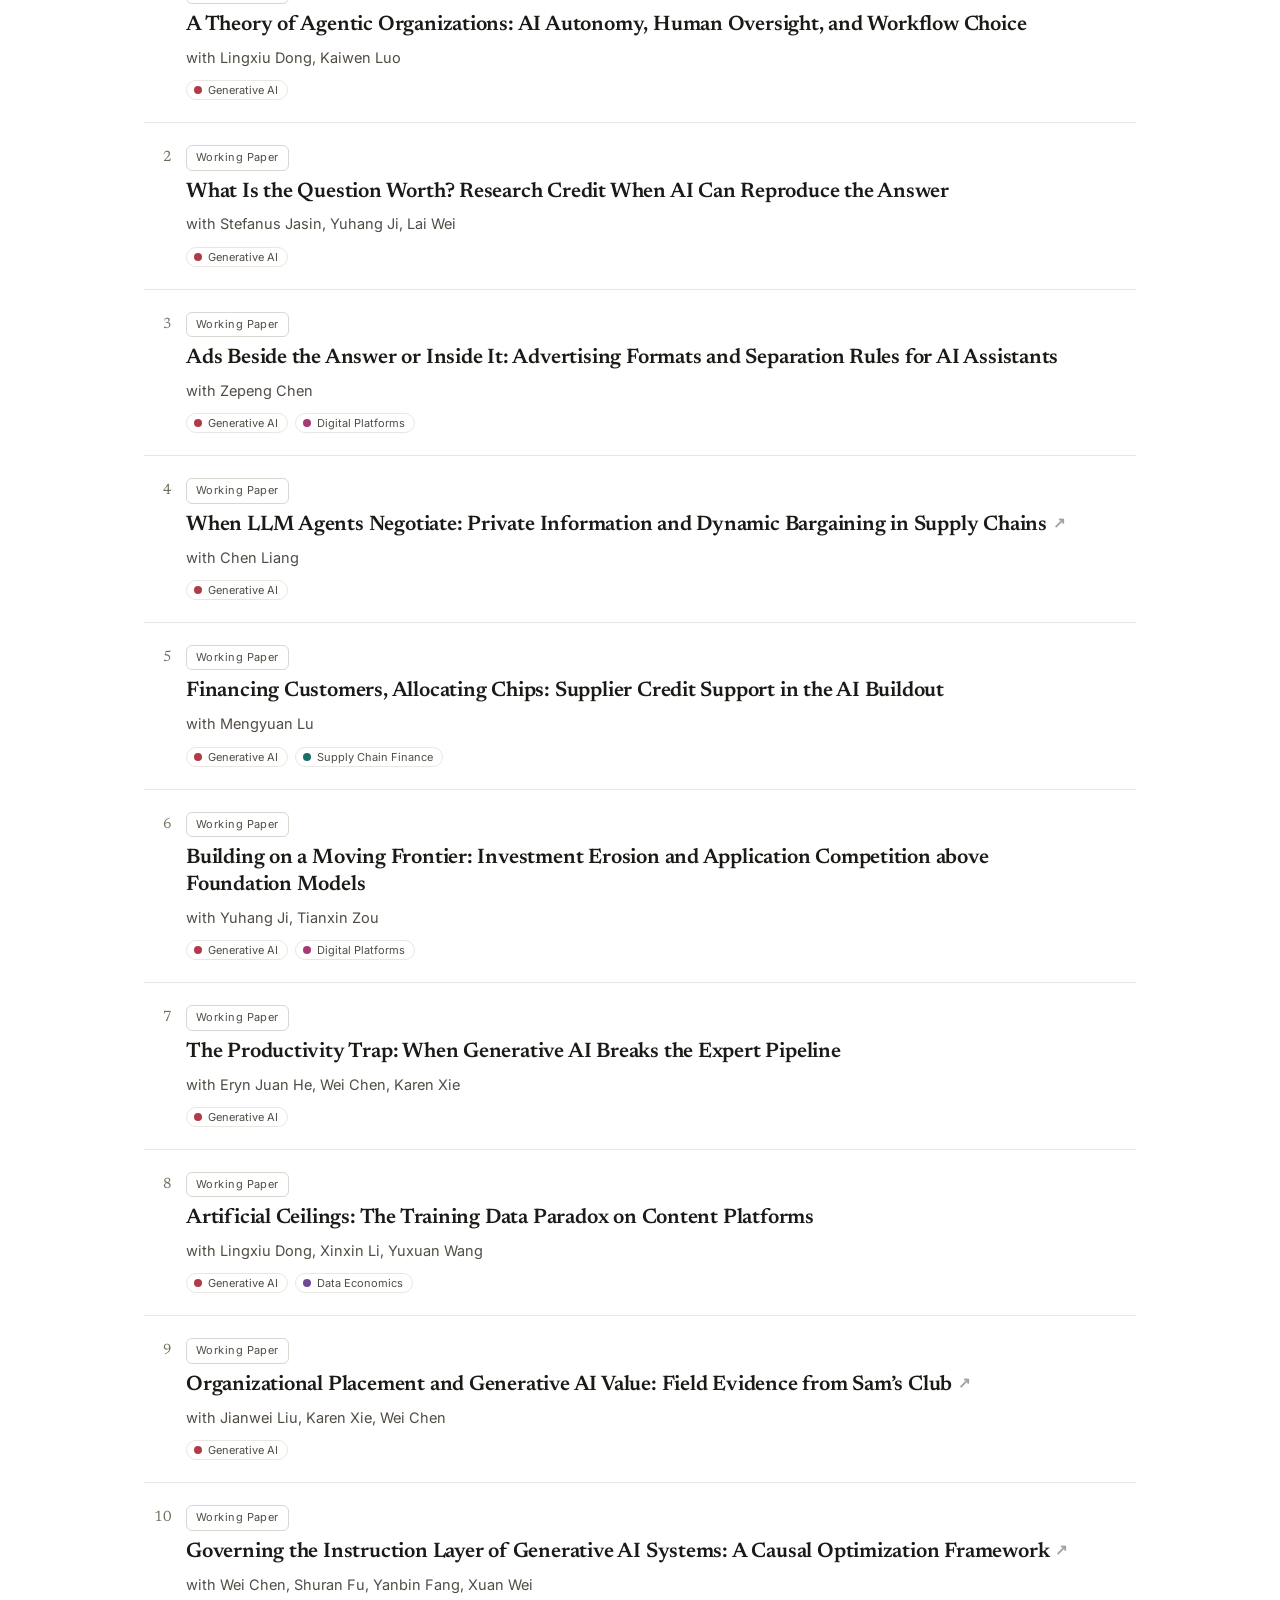
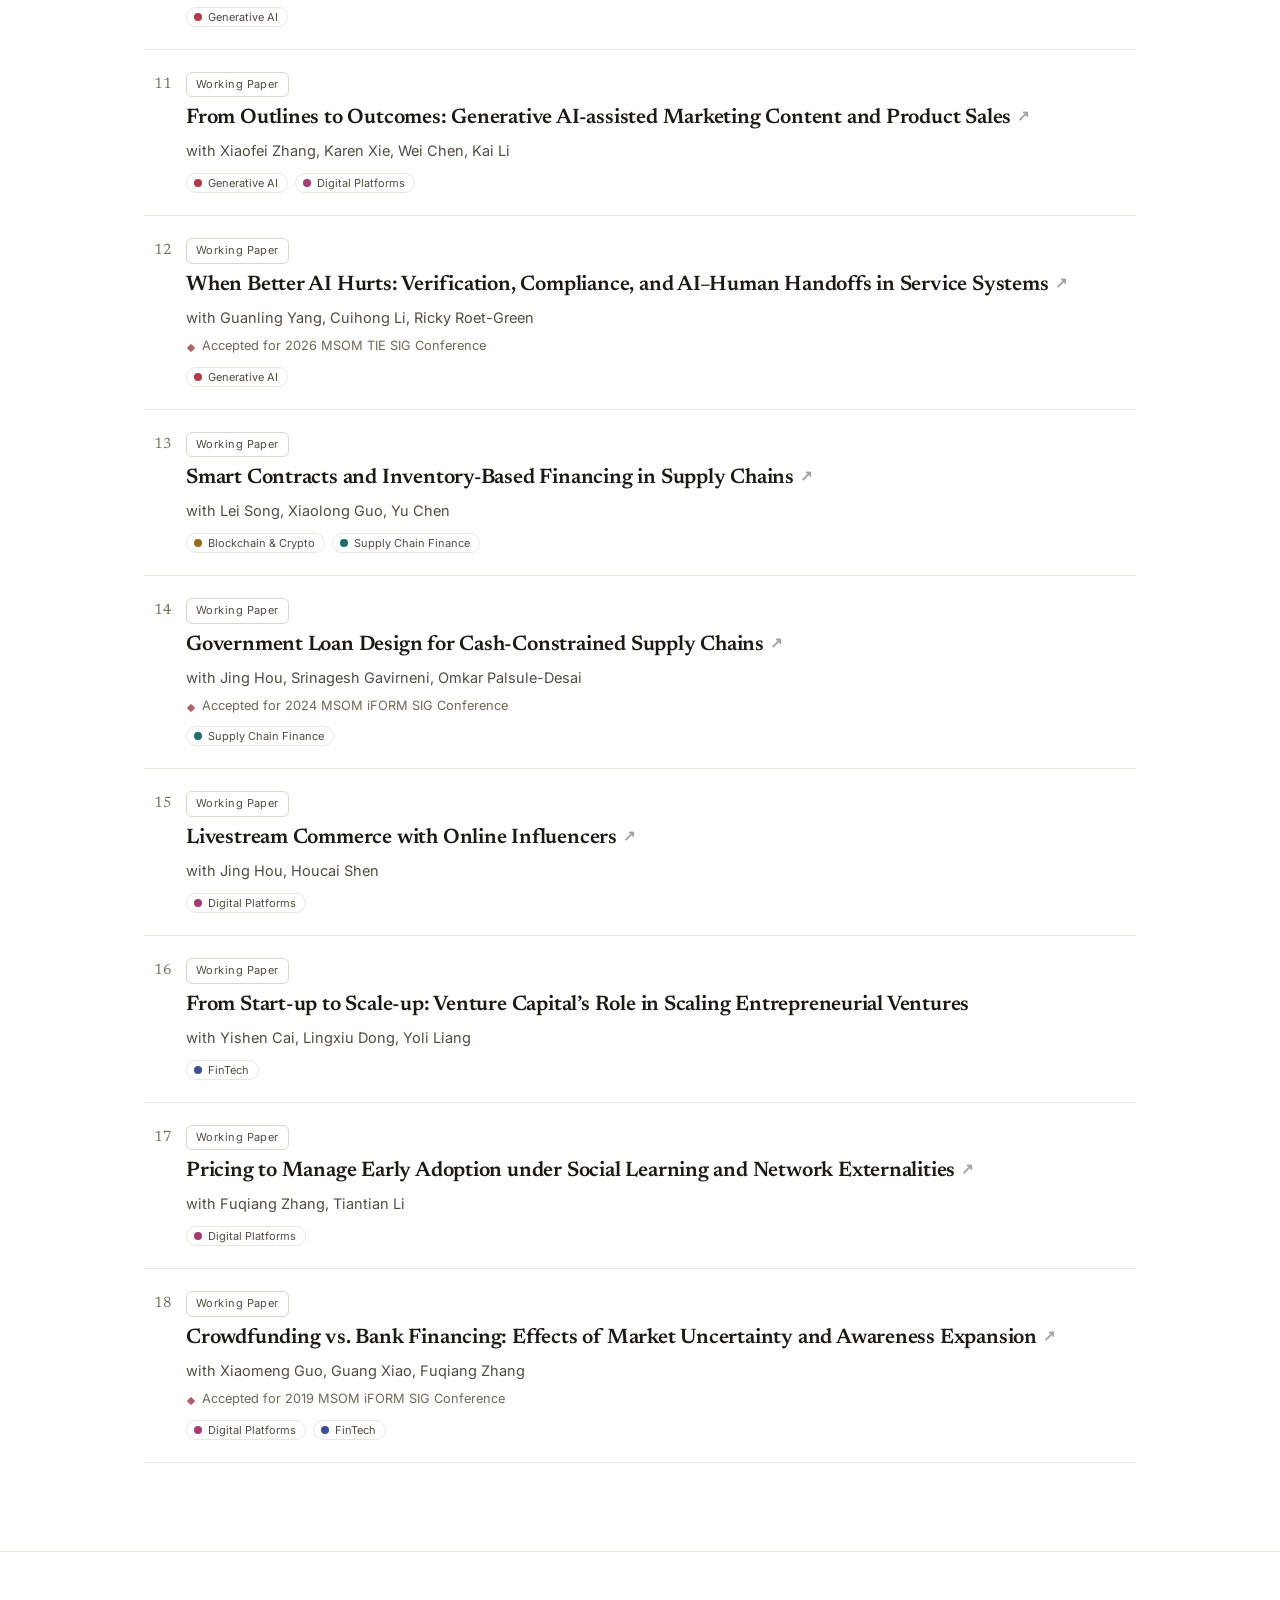
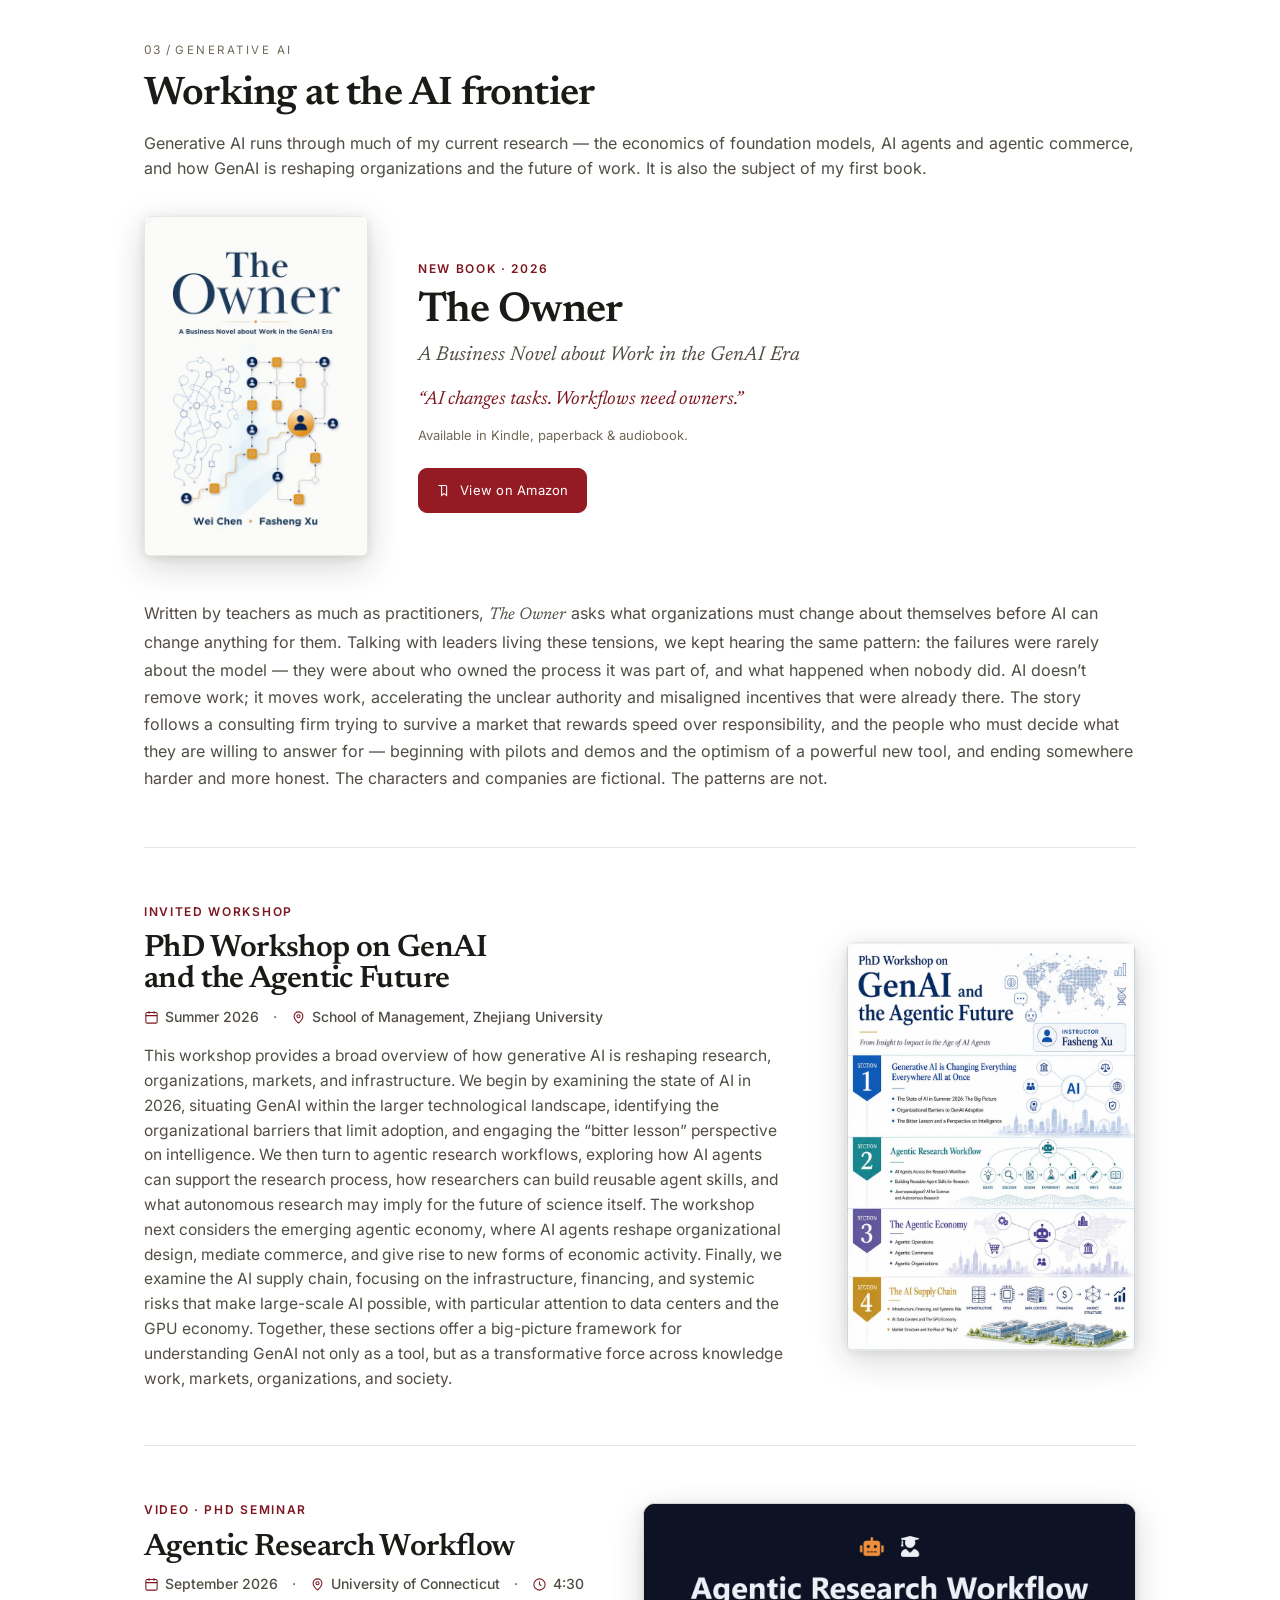
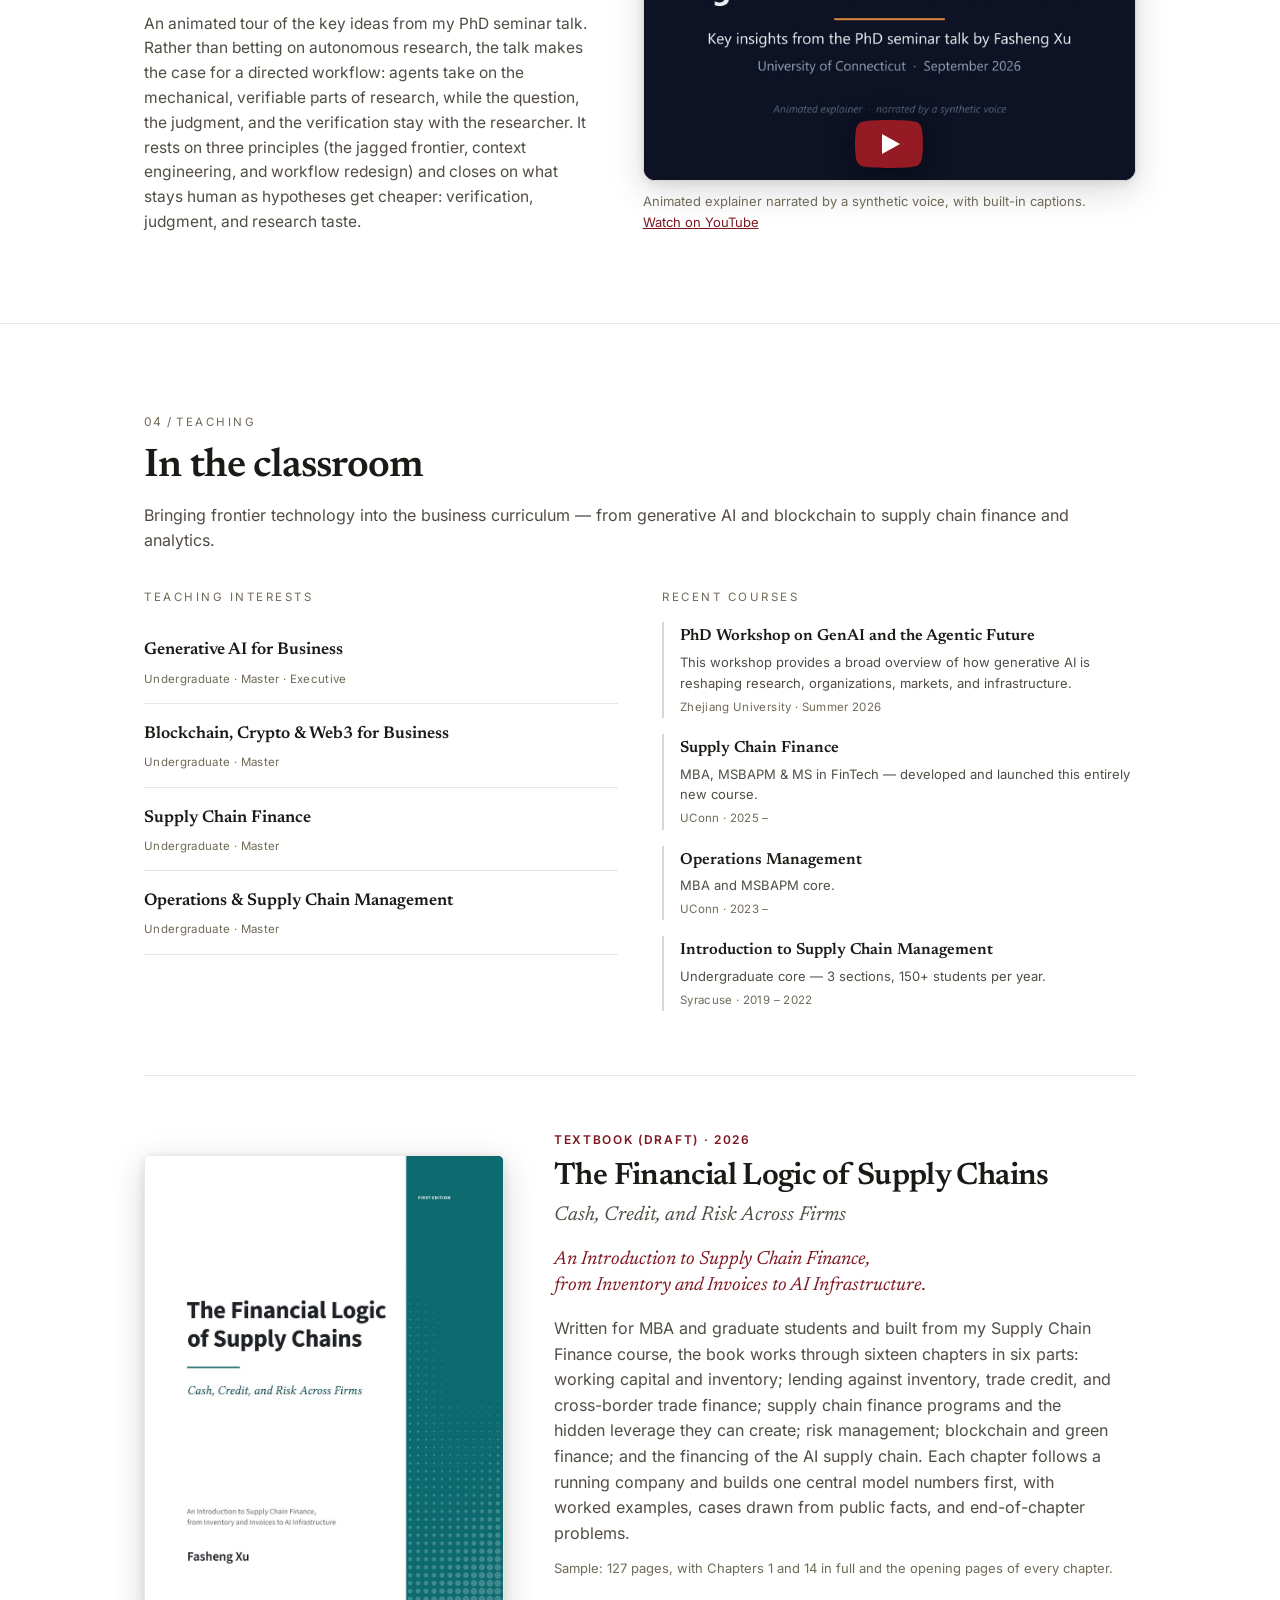
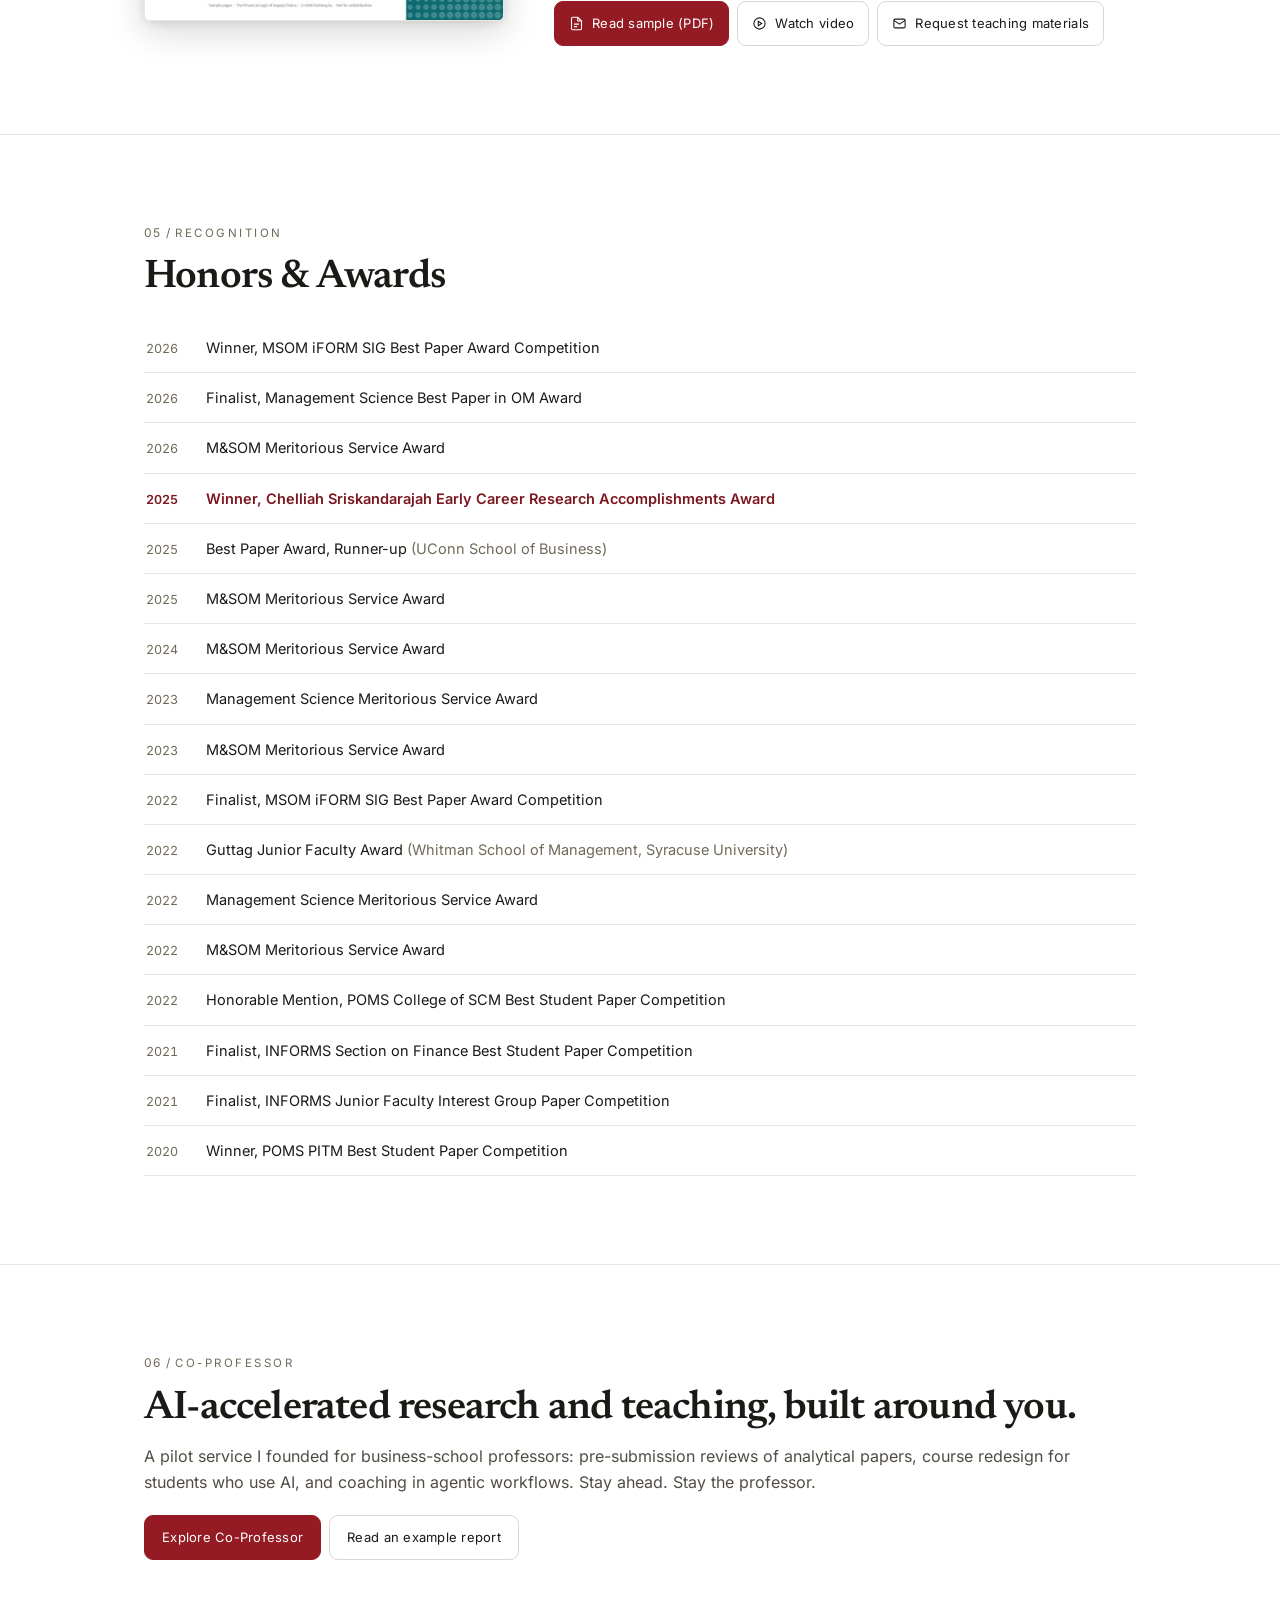
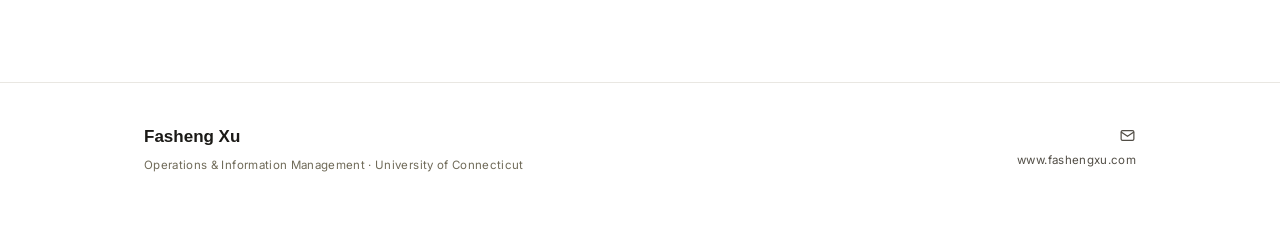
==== commit 76af991a: "Video block: text left, video right (mirrors the workshop block); stacks on phones Co-Authored-By: C" ====
--- a/index.html
+++ b/index.html
@@ -321,8 +321,10 @@
   .workshop__zoom{position:absolute;left:0;right:0;bottom:0;padding:12px 8px 8px;text-align:center;font-family:var(--sans);font-size:10.5px;letter-spacing:.1em;text-transform:uppercase;color:#fff;background:linear-gradient(transparent,rgba(20,20,18,.72));opacity:0;transition:opacity .2s}
   .workshop__img:hover .workshop__zoom,.workshop__img:focus-visible .workshop__zoom{opacity:1}
   @media (max-width:640px){.workshop{grid-template-columns:1fr;justify-items:start;gap:22px}}
-  .talkvid{margin-top:clamp(34px,5vw,54px);padding-top:clamp(34px,5vw,54px);border-top:1px solid var(--line)}
-  .talkvid__frame{max-width:720px;margin-top:clamp(20px,2.6vw,28px);border-radius:12px;overflow:hidden;border:1px solid var(--line-strong);background:#0D1324;box-shadow:0 10px 34px rgba(27,26,23,.16),0 2px 8px rgba(27,26,23,.08);line-height:0}
+  .talkvid{display:grid;grid-template-columns:minmax(0,1fr) minmax(0,1.1fr);gap:clamp(26px,4vw,50px);align-items:center;margin-top:clamp(34px,5vw,54px);padding-top:clamp(34px,5vw,54px);border-top:1px solid var(--line)}
+  .talkvid__body,.talkvid__media{min-width:0}
+  @media (max-width:800px){.talkvid{grid-template-columns:1fr;gap:22px}}
+  .talkvid__frame{border-radius:12px;overflow:hidden;border:1px solid var(--line-strong);background:#0D1324;box-shadow:0 10px 34px rgba(27,26,23,.16),0 2px 8px rgba(27,26,23,.08);line-height:0}
   .talkvid__frame iframe,.talkvid__play{display:block;width:100%;aspect-ratio:16/9;border:0;background:#0D1324}
   .talkvid__play{position:relative;padding:0;margin:0;cursor:pointer;overflow:hidden}
   .talkvid__play img{display:block;width:100%;height:100%;object-fit:cover}
@@ -558,17 +560,21 @@
         </button>
       </div>
       <div class="talkvid reveal">
+        <div class="talkvid__body">
         <div class="book__tag">Video · PhD Seminar</div>
         <h3 class="book__title workshop__title">Agentic Research Workflow</h3>
         <p class="workshop__meta"><span class="item"><svg viewBox="0 0 24 24" fill="none" stroke="currentColor" stroke-width="1.7"><rect x="3" y="4" width="18" height="17" rx="2"/><path d="M3 9h18M8 2v4M16 2v4"/></svg>September 2026</span><span class="sep" aria-hidden="true">·</span><span class="item"><svg viewBox="0 0 24 24" fill="none" stroke="currentColor" stroke-width="1.7"><path d="M12 21s-7-6-7-11a7 7 0 0 1 14 0c0 5-7 11-7 11z"/><circle cx="12" cy="10" r="2.5"/></svg>University of Connecticut</span><span class="sep" aria-hidden="true">·</span><span class="item"><svg viewBox="0 0 24 24" fill="none" stroke="currentColor" stroke-width="1.7"><circle cx="12" cy="12" r="9"/><path d="M12 7v5l3 2"/></svg>4:30</span></p>
         <p class="workshop__blurb">An animated tour of the key ideas from my PhD seminar talk. Rather than betting on autonomous research, the talk makes the case for a directed workflow: agents take on the mechanical, verifiable parts of research, while the question, the judgment, and the verification stay with the researcher. It rests on three principles (the jagged frontier, context engineering, and workflow redesign) and closes on what stays human as hypotheses get cheaper: verification, judgment, and research taste.</p>
+        </div>
+        <div class="talkvid__media">
         <div class="talkvid__frame">
           <button class="talkvid__play" type="button" data-youtube="YVXgXUtLe1A" aria-label="Play the video: Agentic Research Workflow">
             <img src="[data-uri]" alt="Title card of the video Agentic Research Workflow" width="1280" height="720" />
             <span class="talkvid__btn"><svg viewBox="0 0 68 48" width="68" height="48" aria-hidden="true"><path d="M66.5 7.7a8.5 8.5 0 0 0-6-6C55.2 0 34 0 34 0S12.8 0 7.5 1.7a8.5 8.5 0 0 0-6 6C0 13 0 24 0 24s0 11 1.5 16.3a8.5 8.5 0 0 0 6 6C12.8 48 34 48 34 48s21.2 0 26.5-1.7a8.5 8.5 0 0 0 6-6C68 35 68 24 68 24s0-11-1.5-16.3z" fill="#941B23"/><path d="M45 24 27 14v20z" fill="#fff"/></svg></span>
           </button>
         </div>
-        <p class="talkvid__note">Animated explainer narrated by a synthetic voice, with built-in captions. <a href="https://youtu.be/YVXgXUtLe1A" target="_blank" rel="noopener" style="color:var(--accent-ink)">Watch on YouTube</a></p>
+        <p class="talkvid__note">Animated explainer narrated by a synthetic voice, with built-in captions. <a href="https://youtu.be/YVXgXUtLe1A" target="_blank" rel="noopener" style="color:var(--accent-ink);white-space:nowrap">Watch on YouTube</a></p>
+        </div>
       </div>
     </div>
   </section>
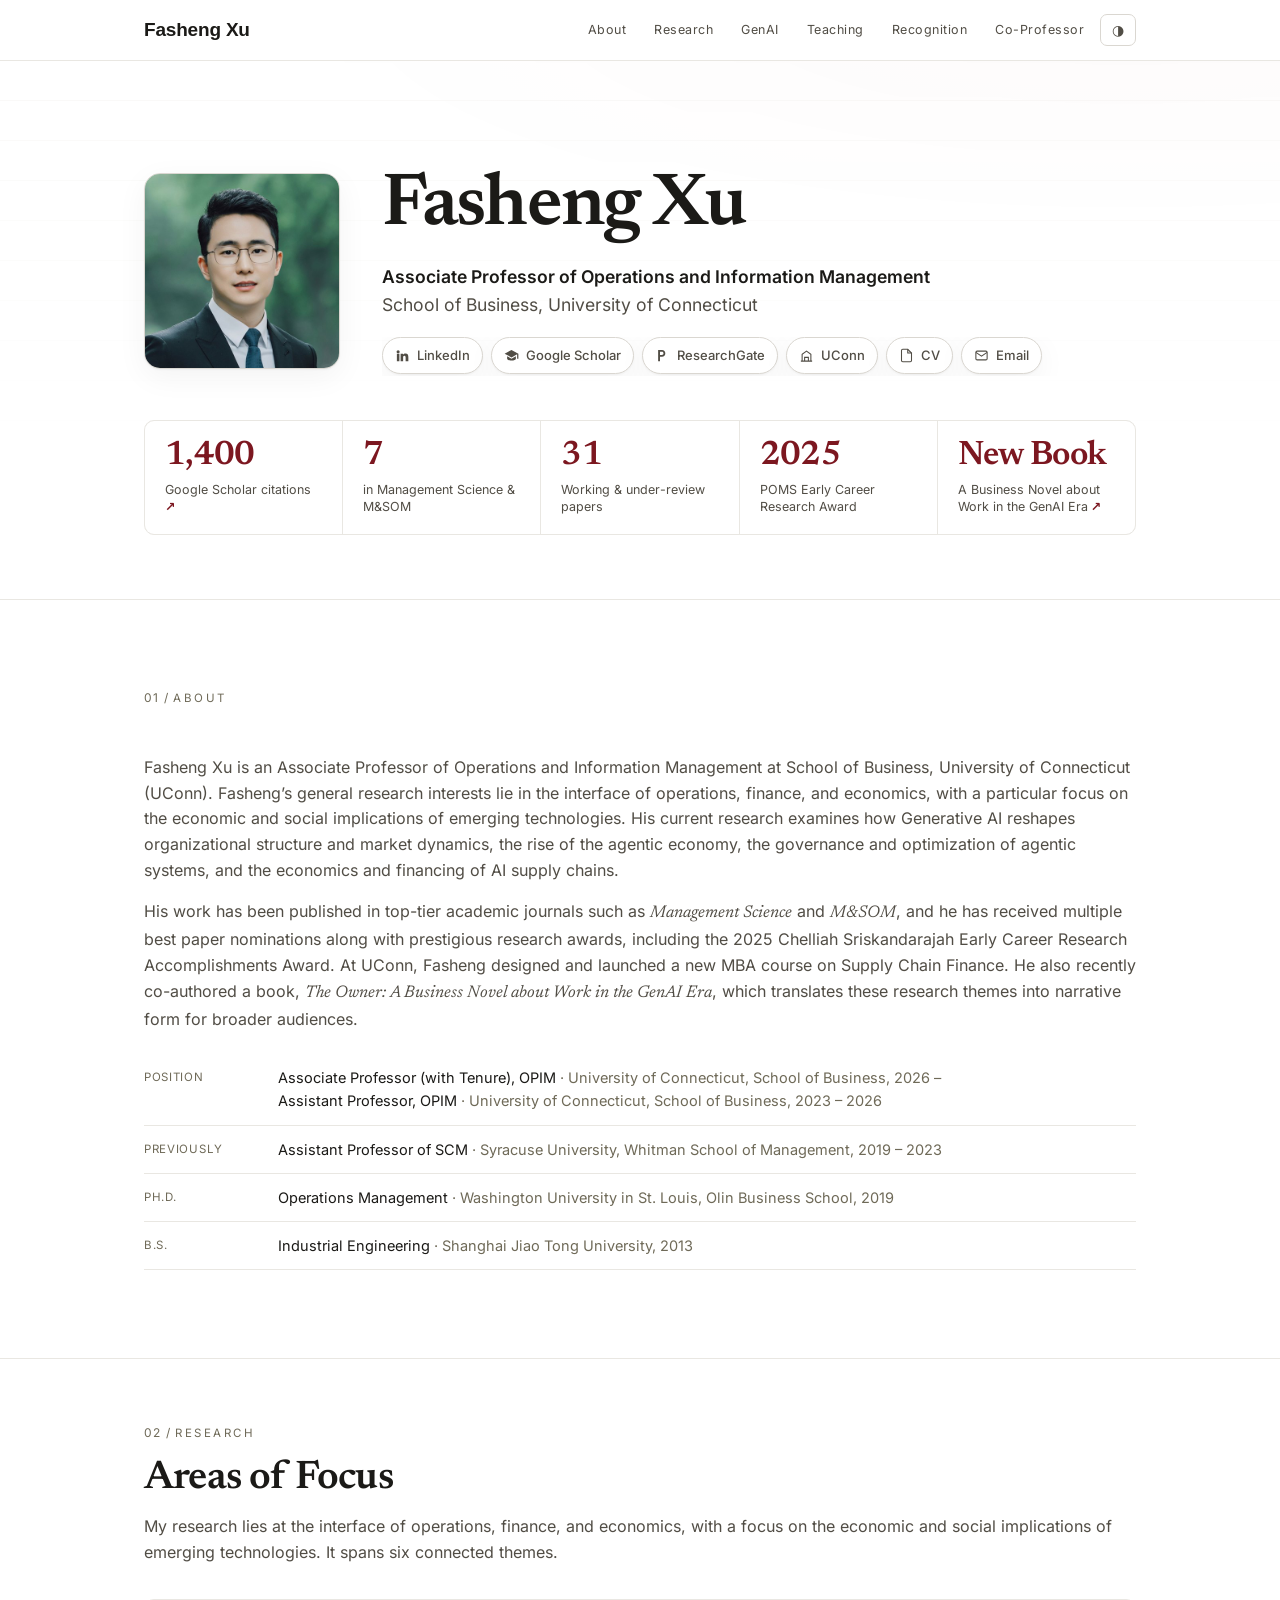
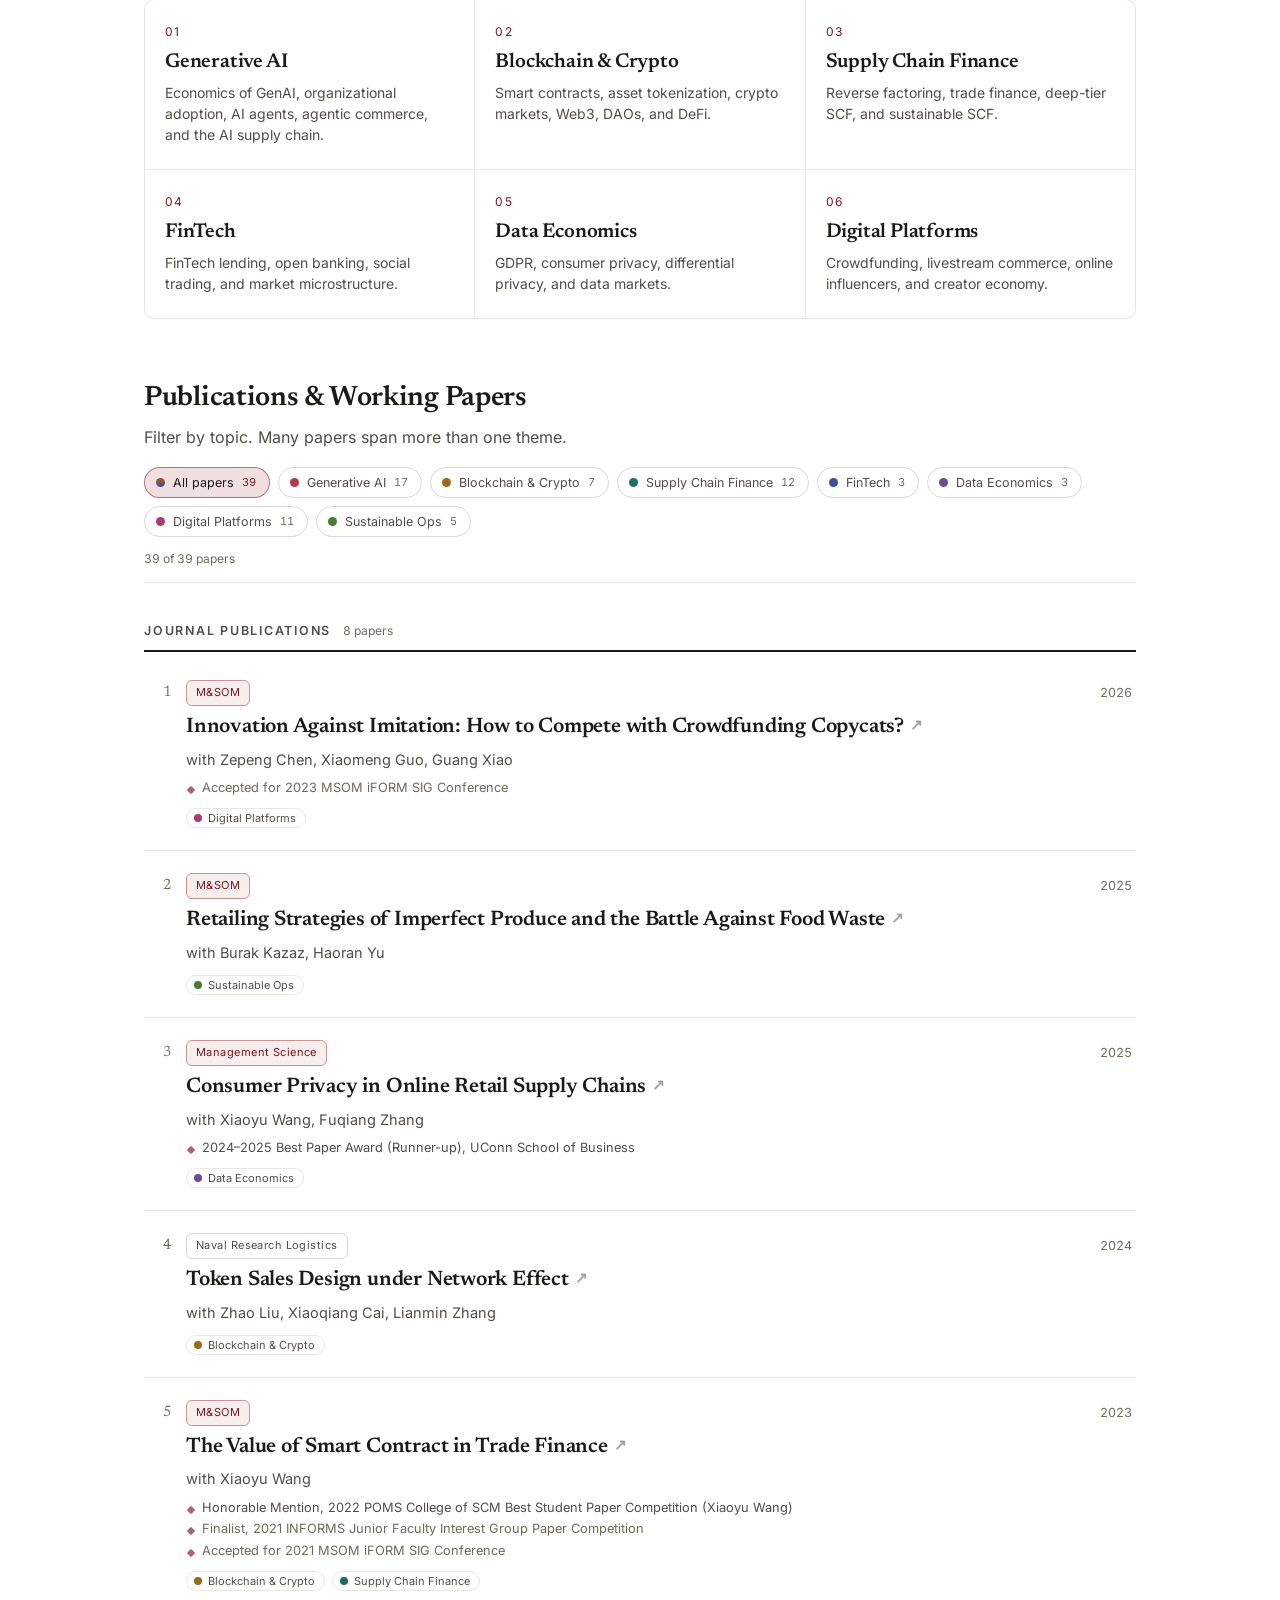
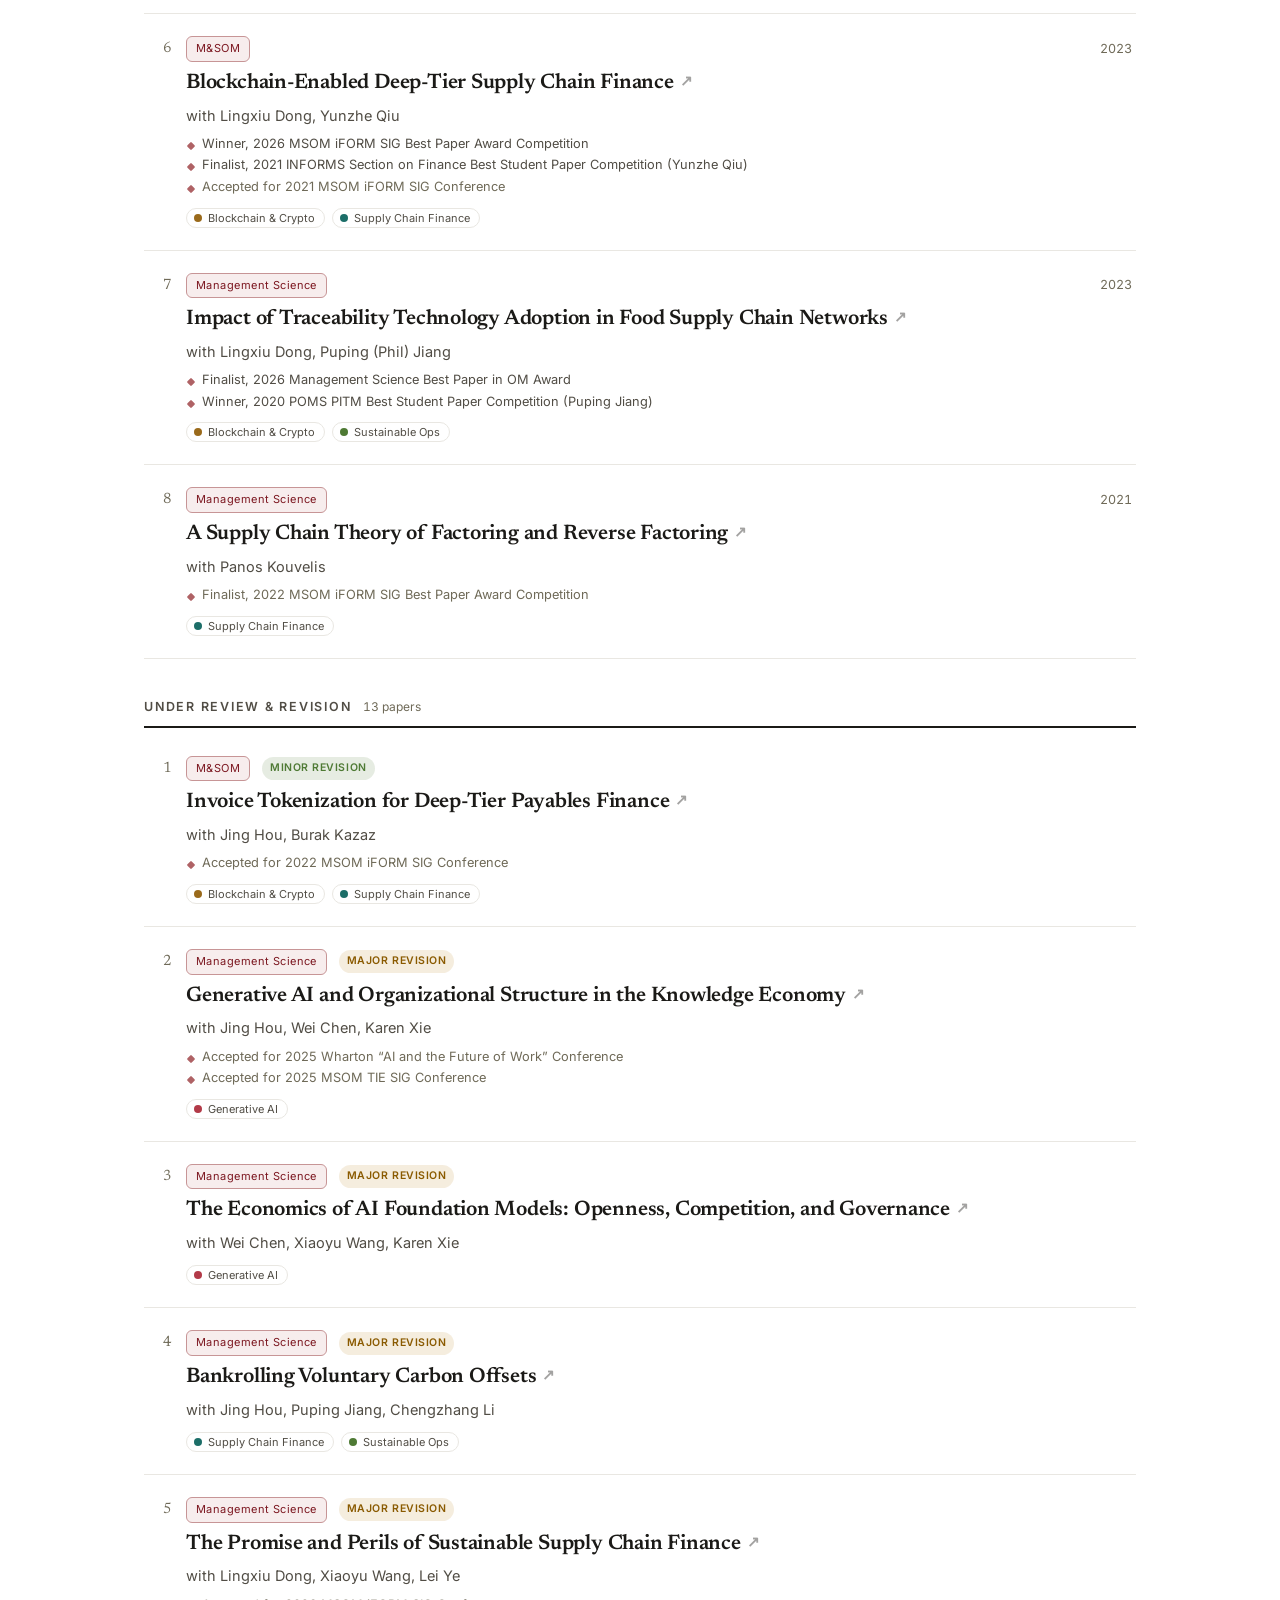
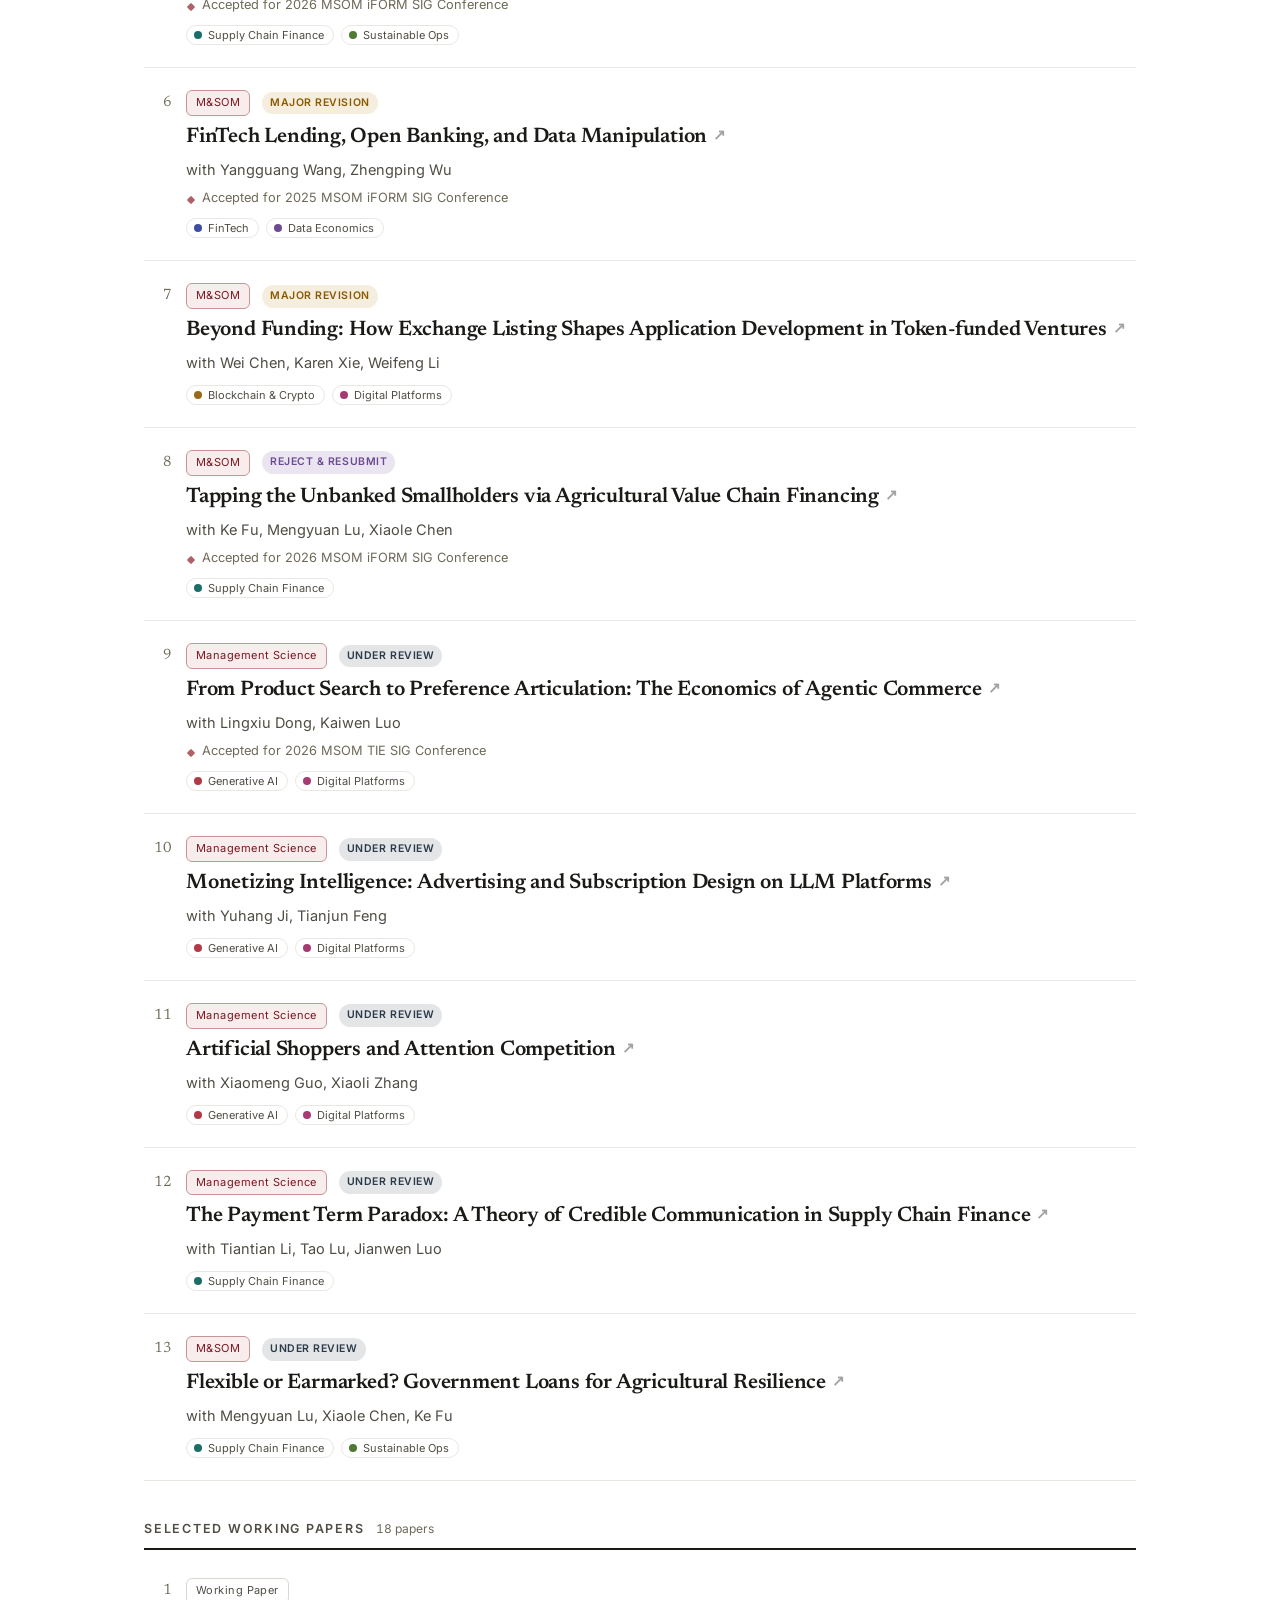
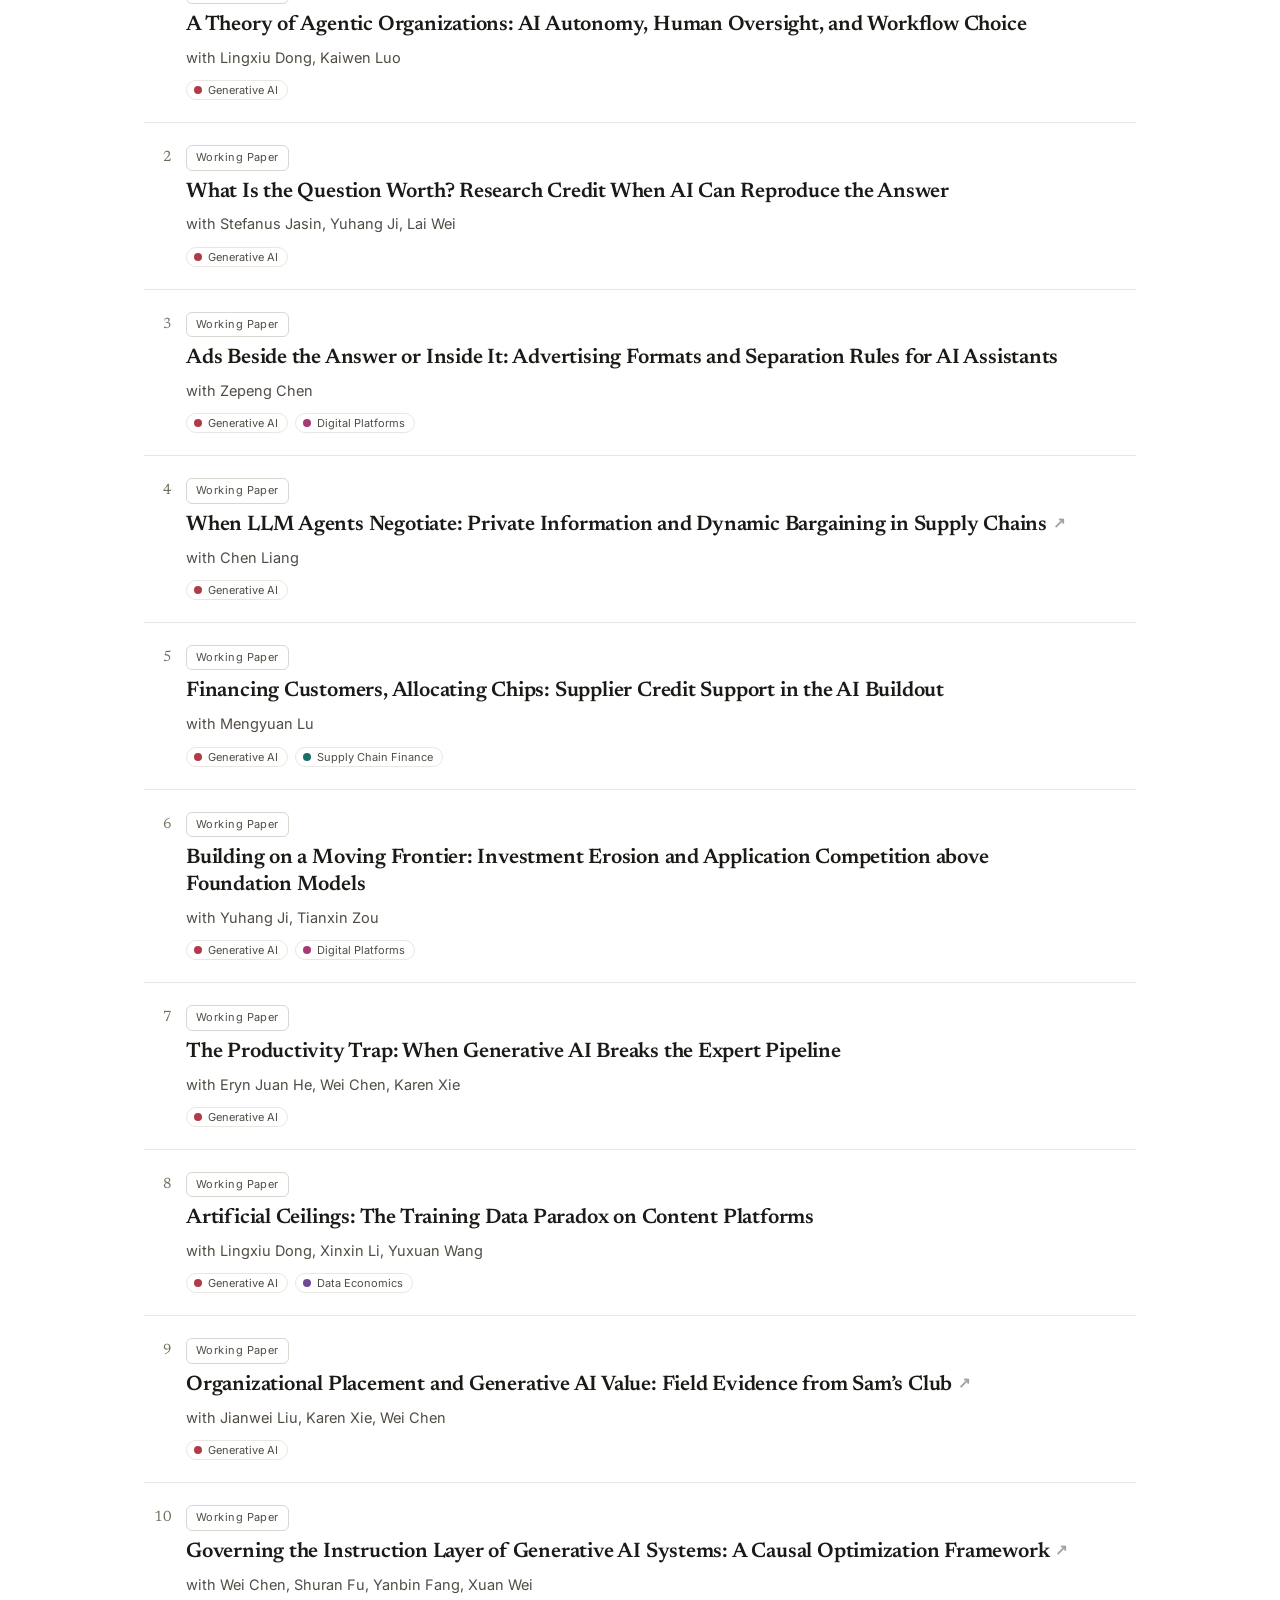
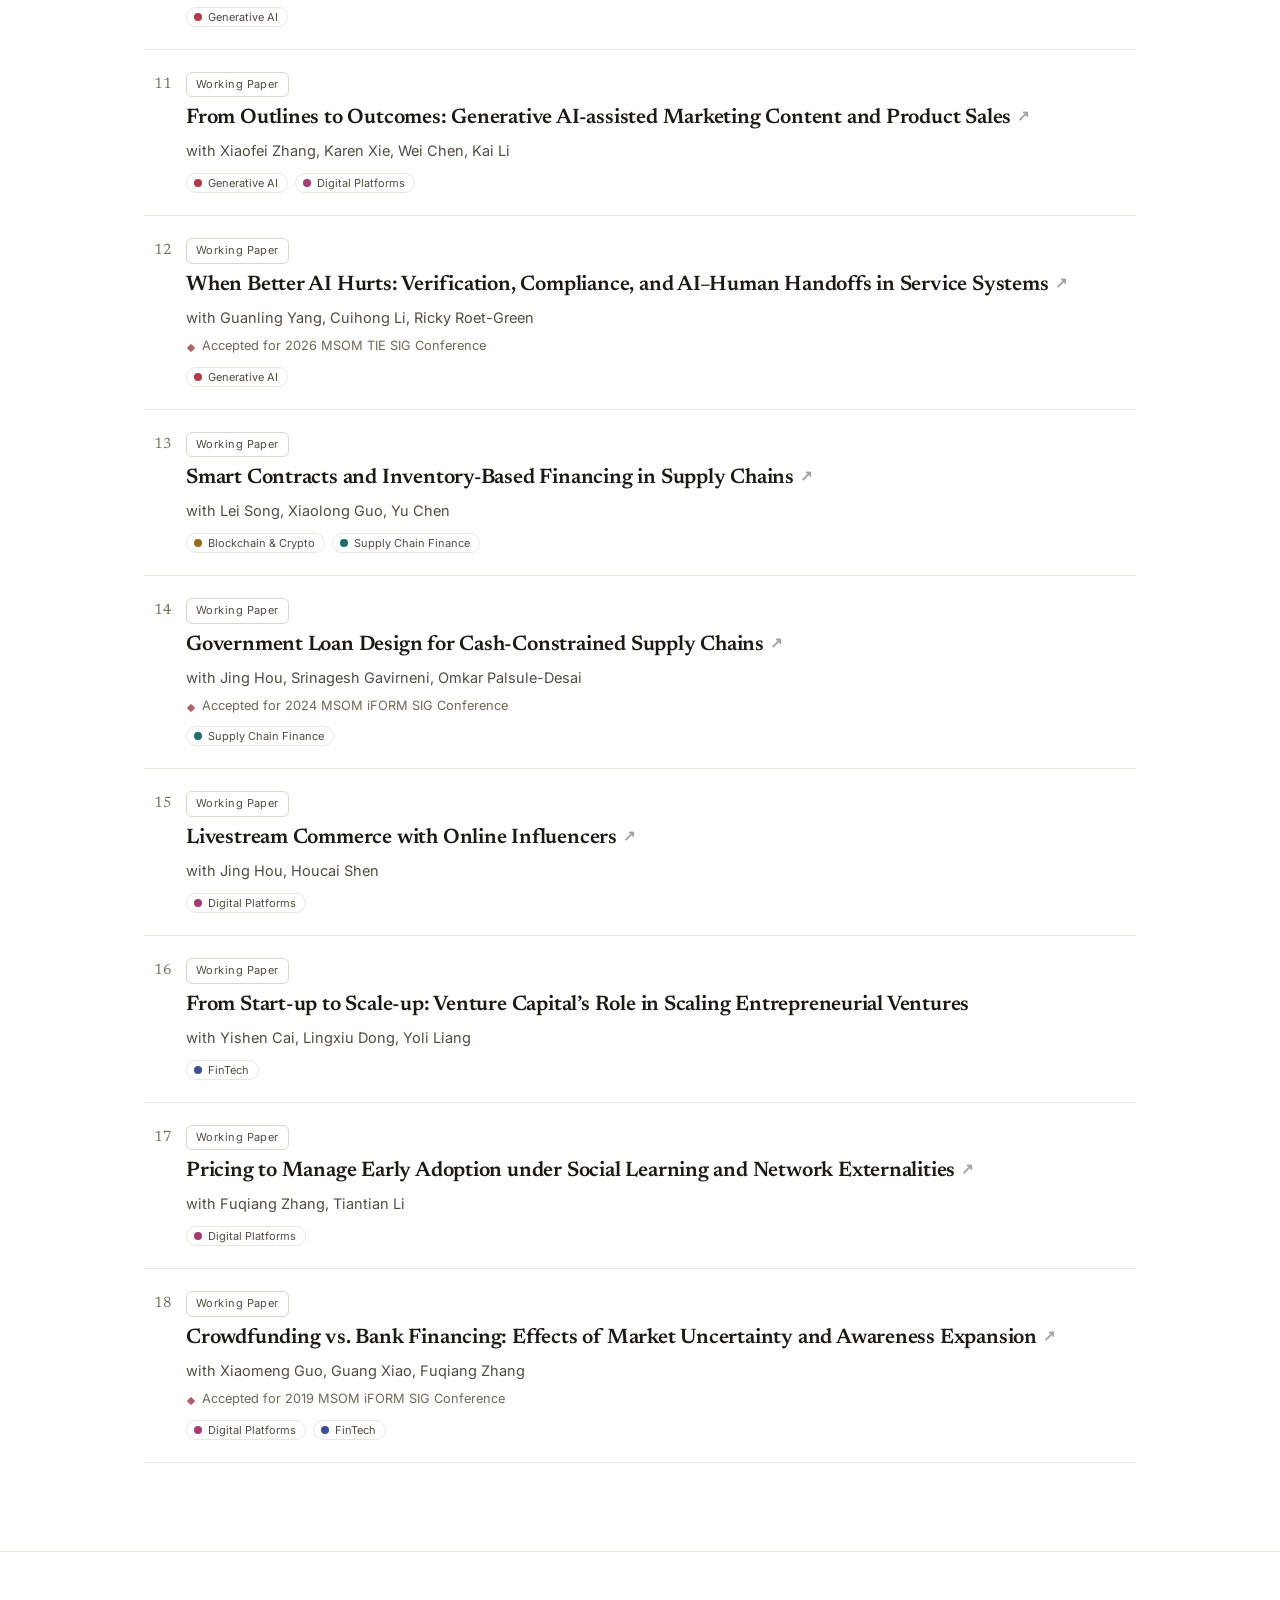
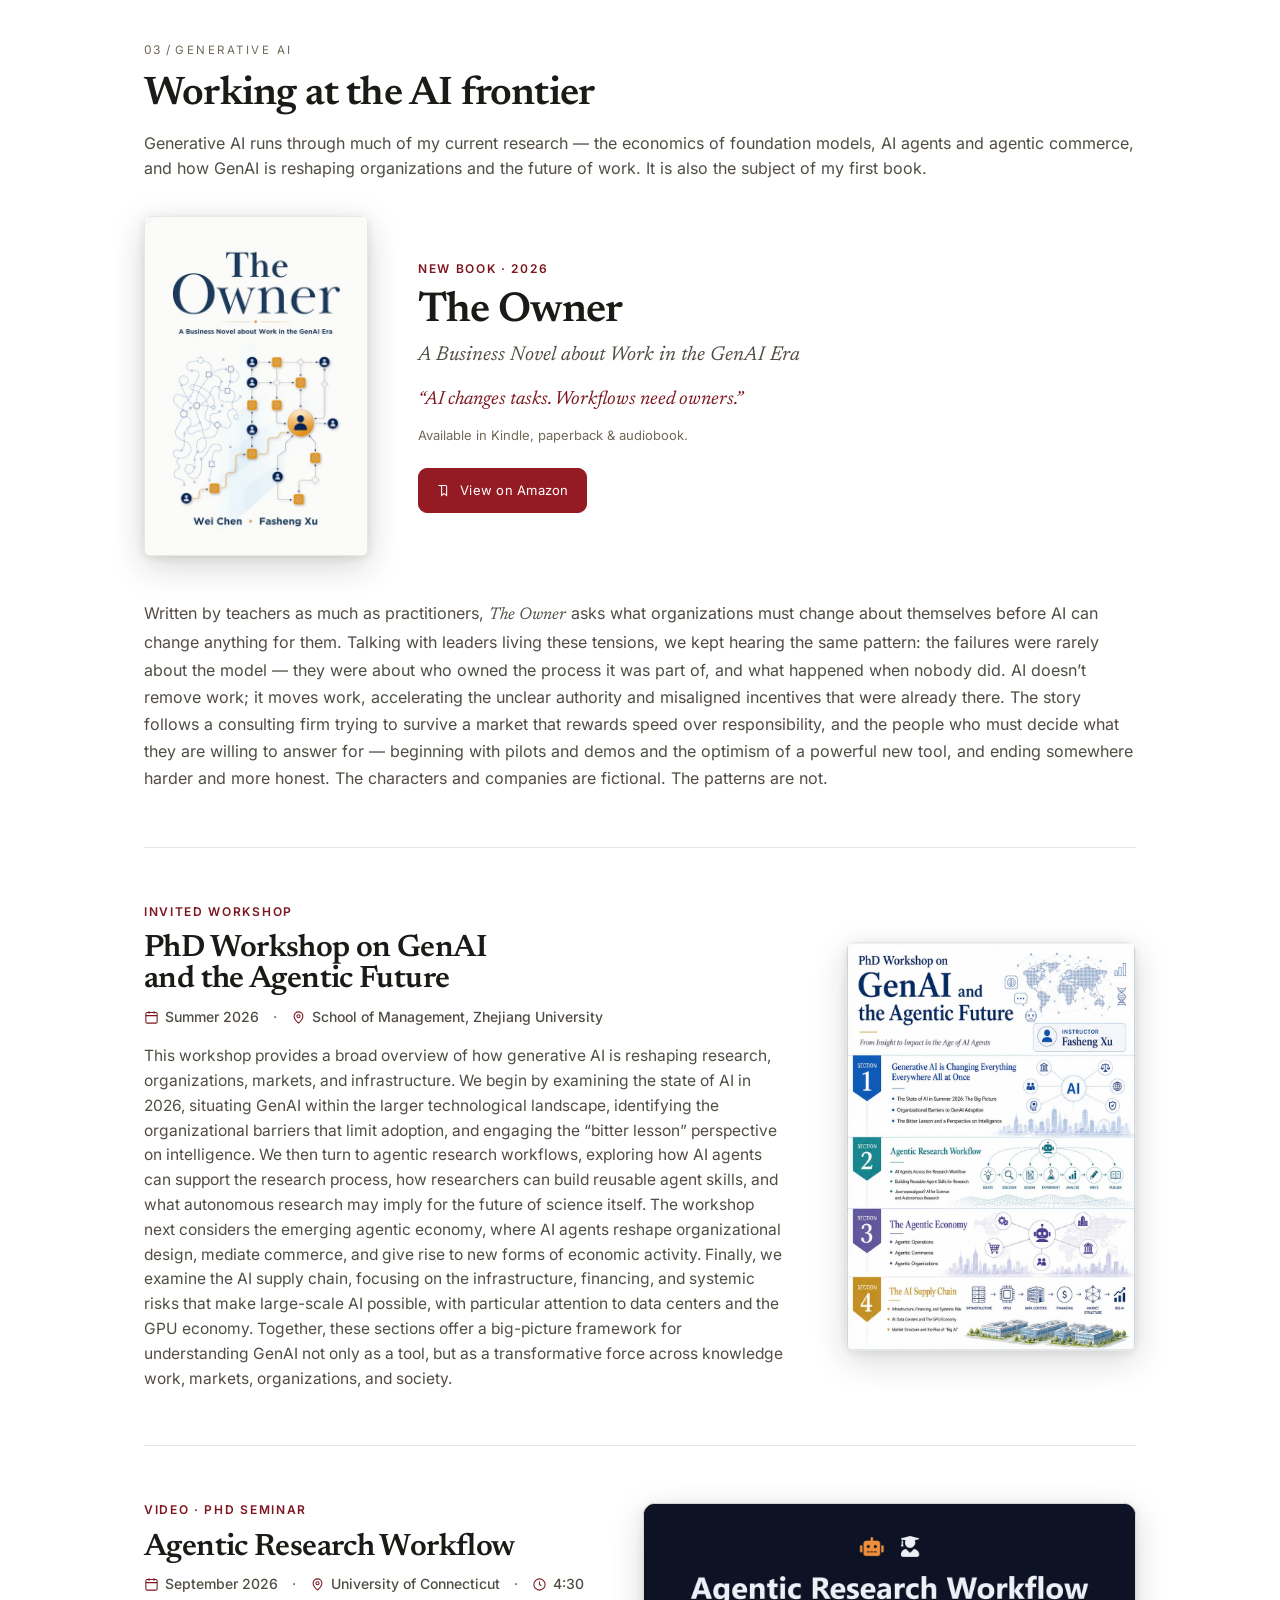
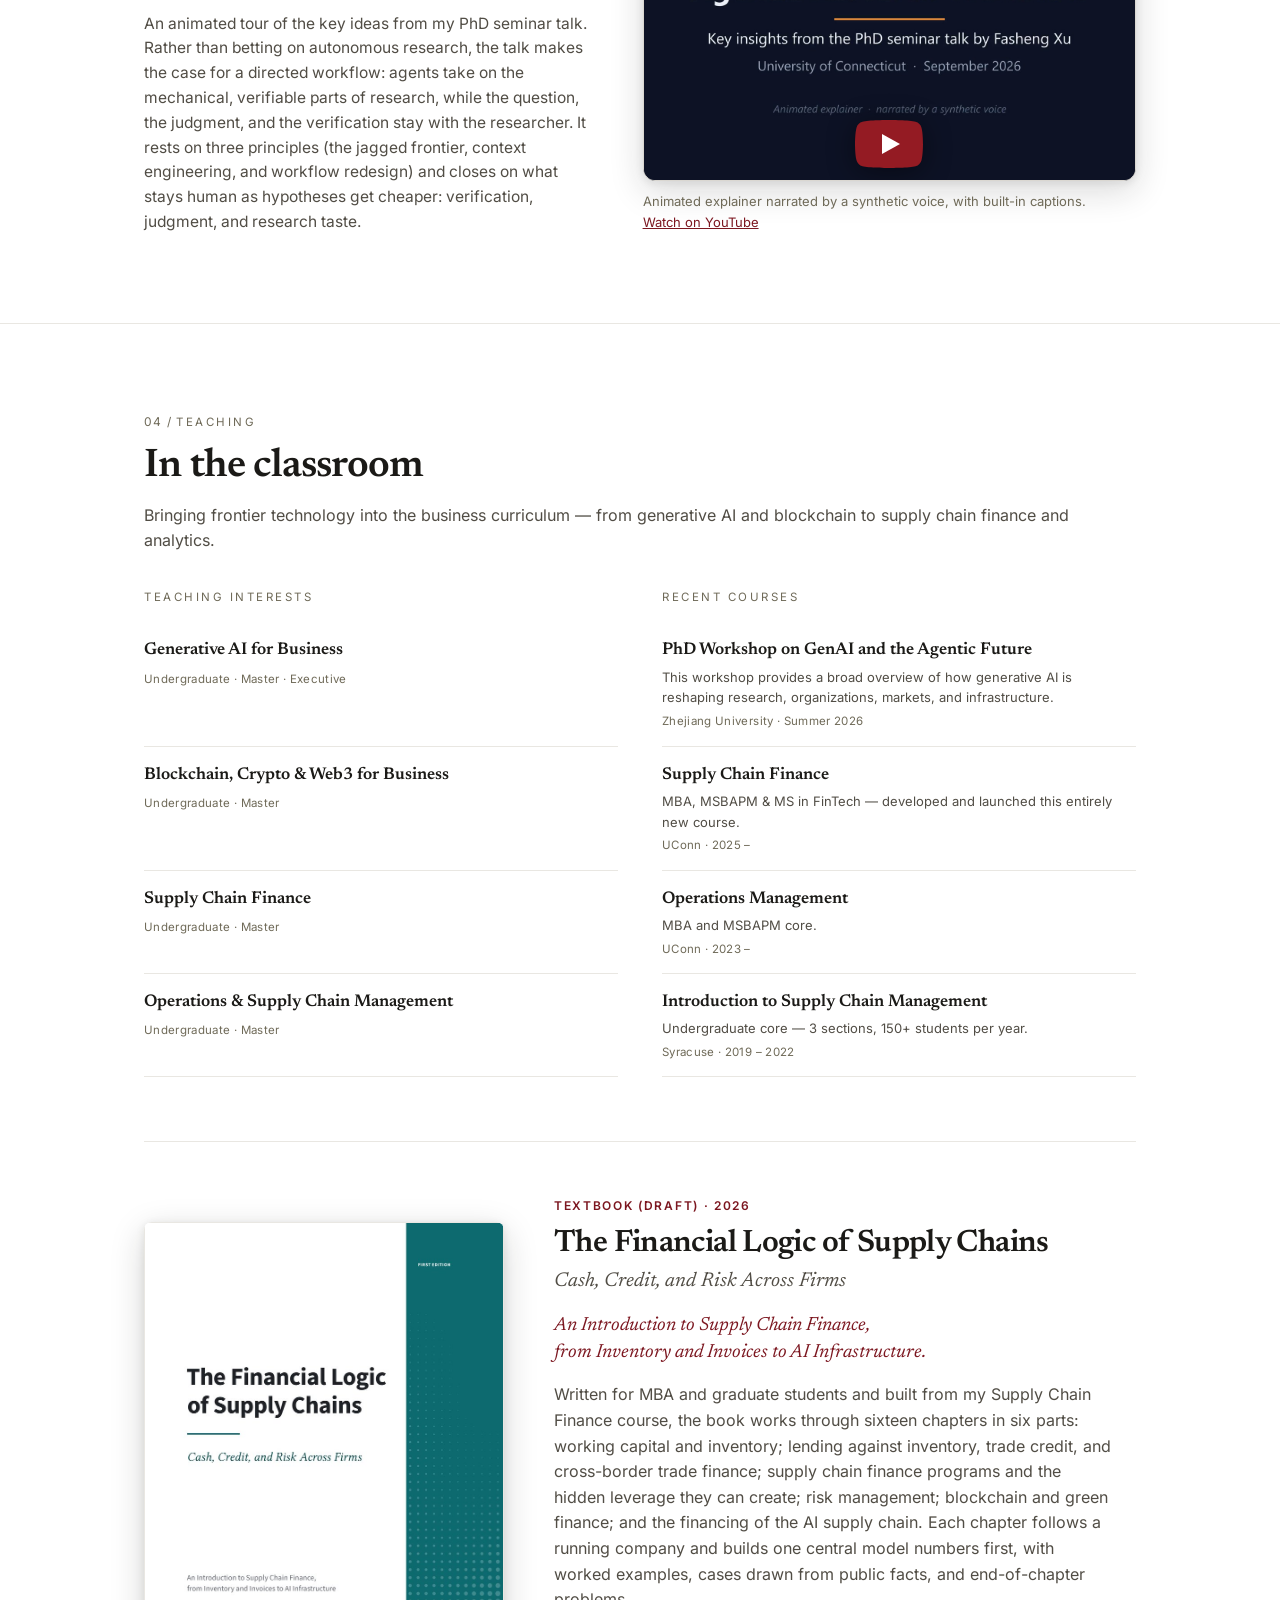
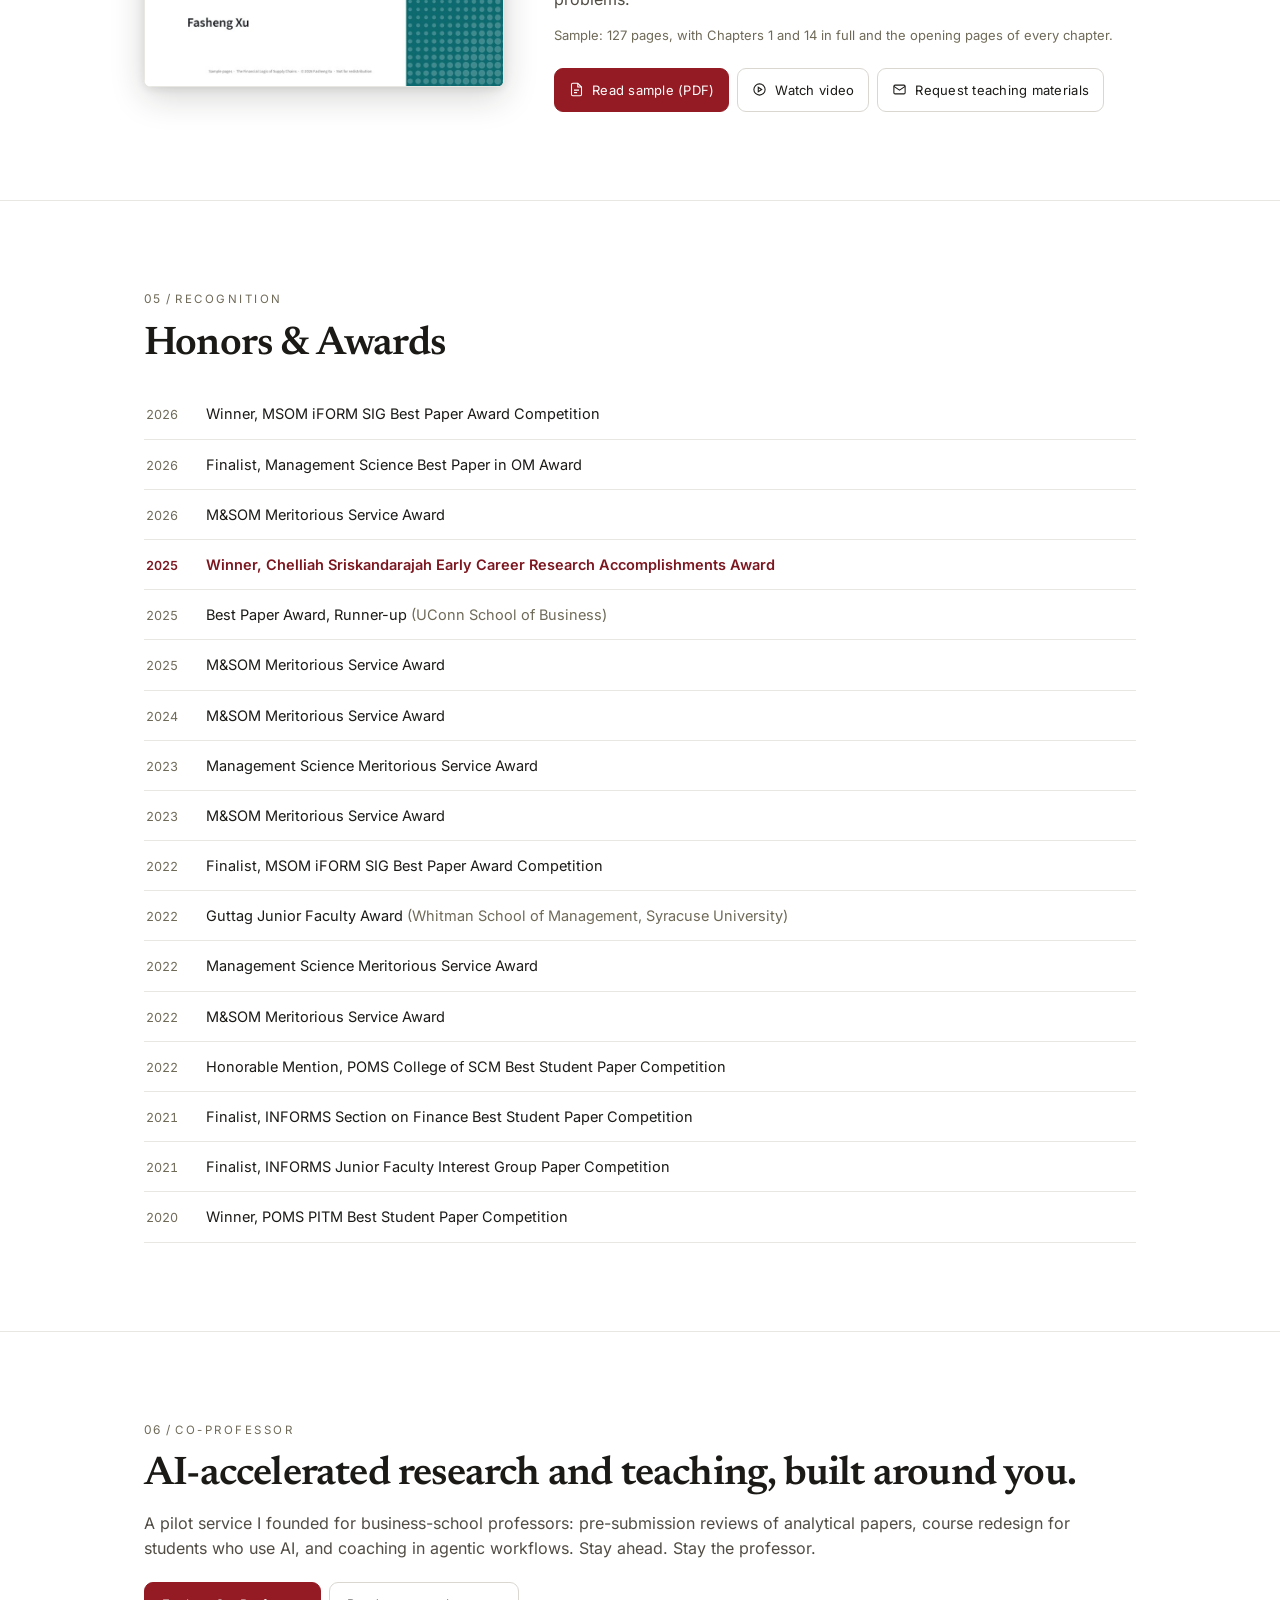
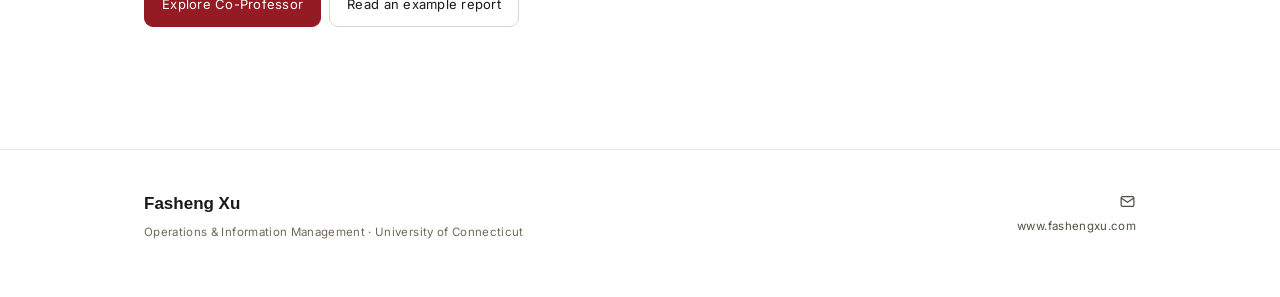
==== commit 40ea9423: "Teaching: align interests and courses row by row Co-Authored-By: Claude Opus 5.5 <noreply@anthropic." ====
--- a/index.html
+++ b/index.html
@@ -375,6 +375,12 @@
   .course .cn{font-family:var(--serif);font-weight:600;font-size:16px}
   .course .cm{font-size:13px;color:var(--ink-soft);margin-top:2px}
   .course .cy{font-family:var(--mono);font-size:11.5px;color:var(--ink-faint);margin-top:4px;letter-spacing:.03em}
+  .teach-grid{grid-template-rows:auto repeat(4,auto);row-gap:0}
+  .teach-grid>div{display:grid;grid-row:1 / span 5;grid-template-rows:subgrid}
+  .teach-grid .teach-list,.teach-grid .courses{display:contents}
+  .teach-grid .teach-list li,.teach-grid .course{border-left:0;padding:15px 0;border-bottom:1px solid var(--line)}
+  .teach-grid .course .cn{font-size:17px}
+  @media (max-width:800px){.teach-grid{grid-template-rows:none;row-gap:36px}.teach-grid>div{display:block;grid-row:auto}.teach-grid .teach-list,.teach-grid .courses{display:block}}
   .textbook{margin-top:clamp(40px,6vw,64px);padding-top:clamp(34px,5vw,54px);border-top:1px solid var(--line)}
   .textbook .book__cover img{width:clamp(230px,32vw,360px)}
   .textbook .book__cta{display:flex;flex-wrap:wrap;gap:8px}
@@ -589,10 +595,10 @@
           <p>Bringing frontier technology into the business curriculum — from generative AI and blockchain to supply chain finance and analytics.</p>
         </div>
       </div>
-      <div class="grid2 reveal">
+      <div class="grid2 teach-grid reveal">
         <div>
           <div class="eyebrow" style="margin-bottom:16px">Teaching interests</div>
-          <ul class="teach-list">
+          <ul class="teach-list" role="list">
             <li><div class="tt">Generative AI for Business</div><div class="tl">Undergraduate · Master · Executive</div></li>
             <li><div class="tt">Blockchain, Crypto &amp; Web3 for Business</div><div class="tl">Undergraduate · Master</div></li>
             <li><div class="tt">Supply Chain Finance</div><div class="tl">Undergraduate · Master</div></li>
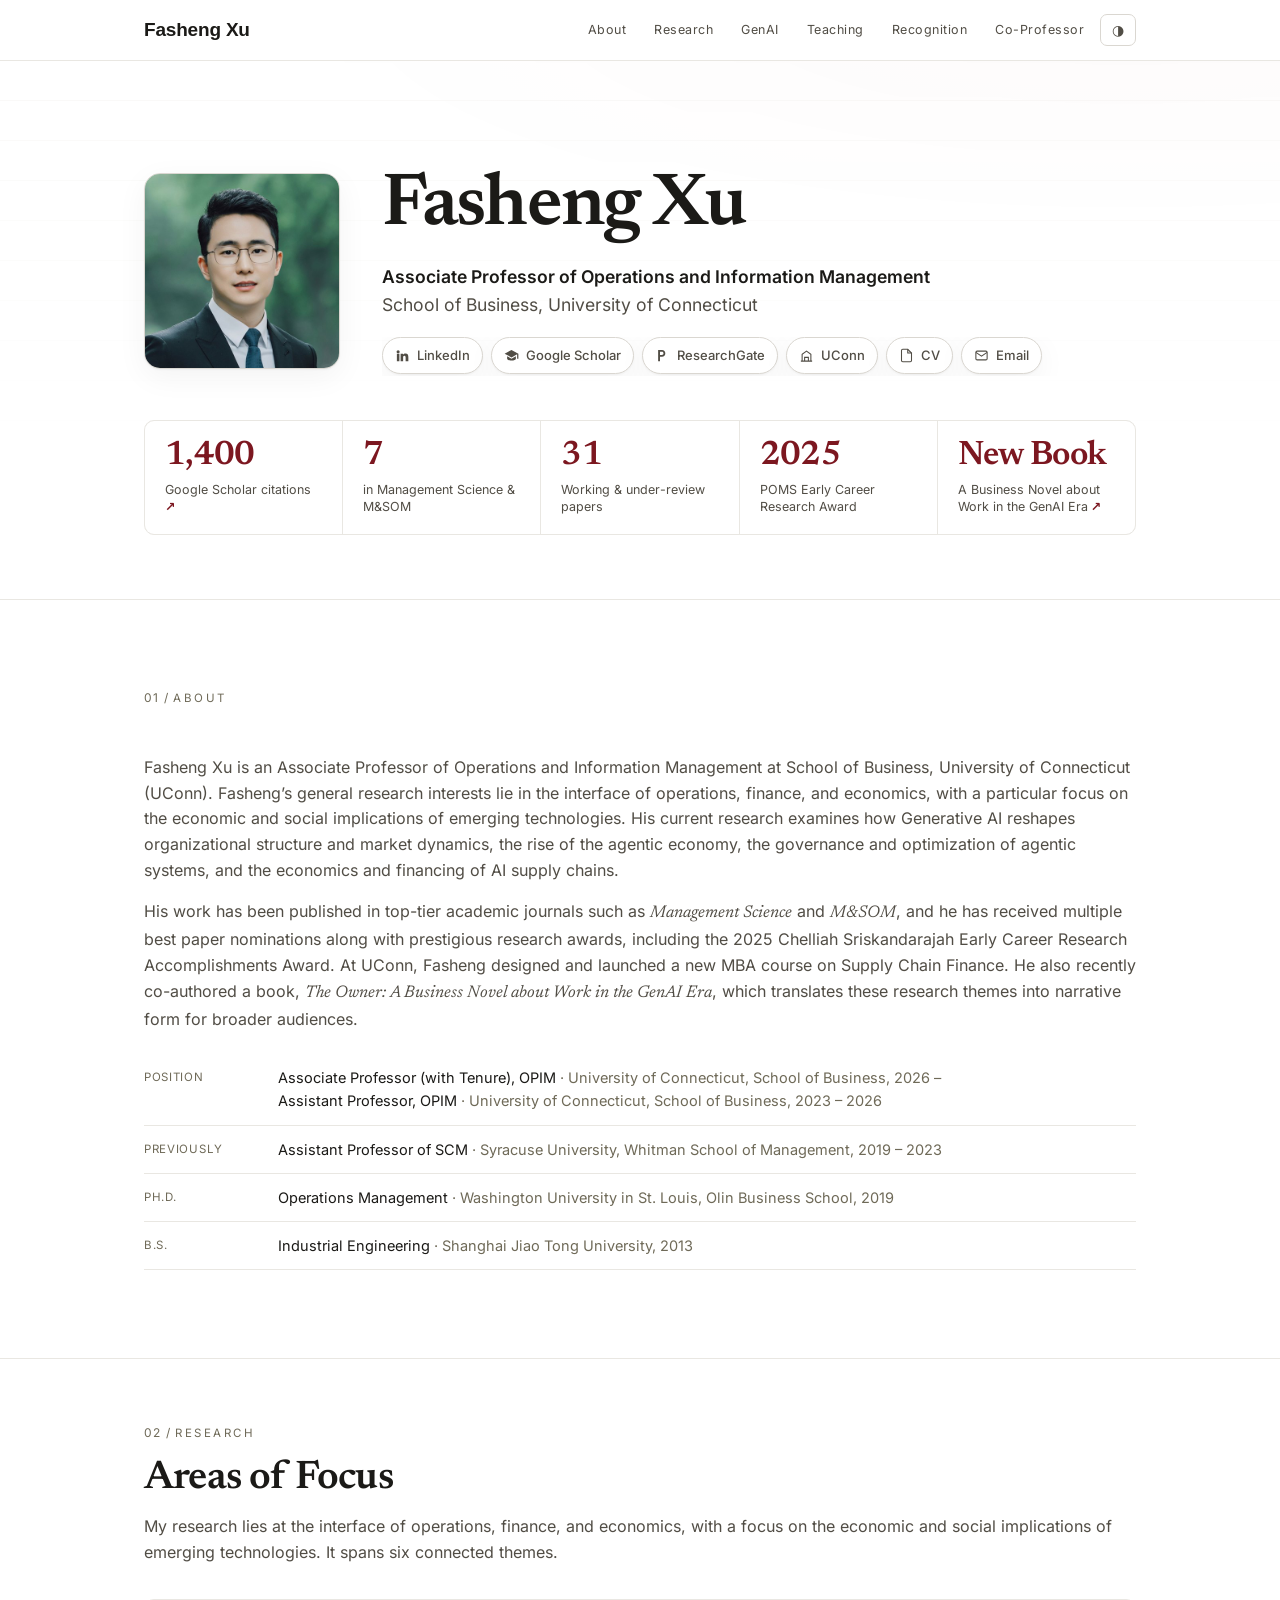
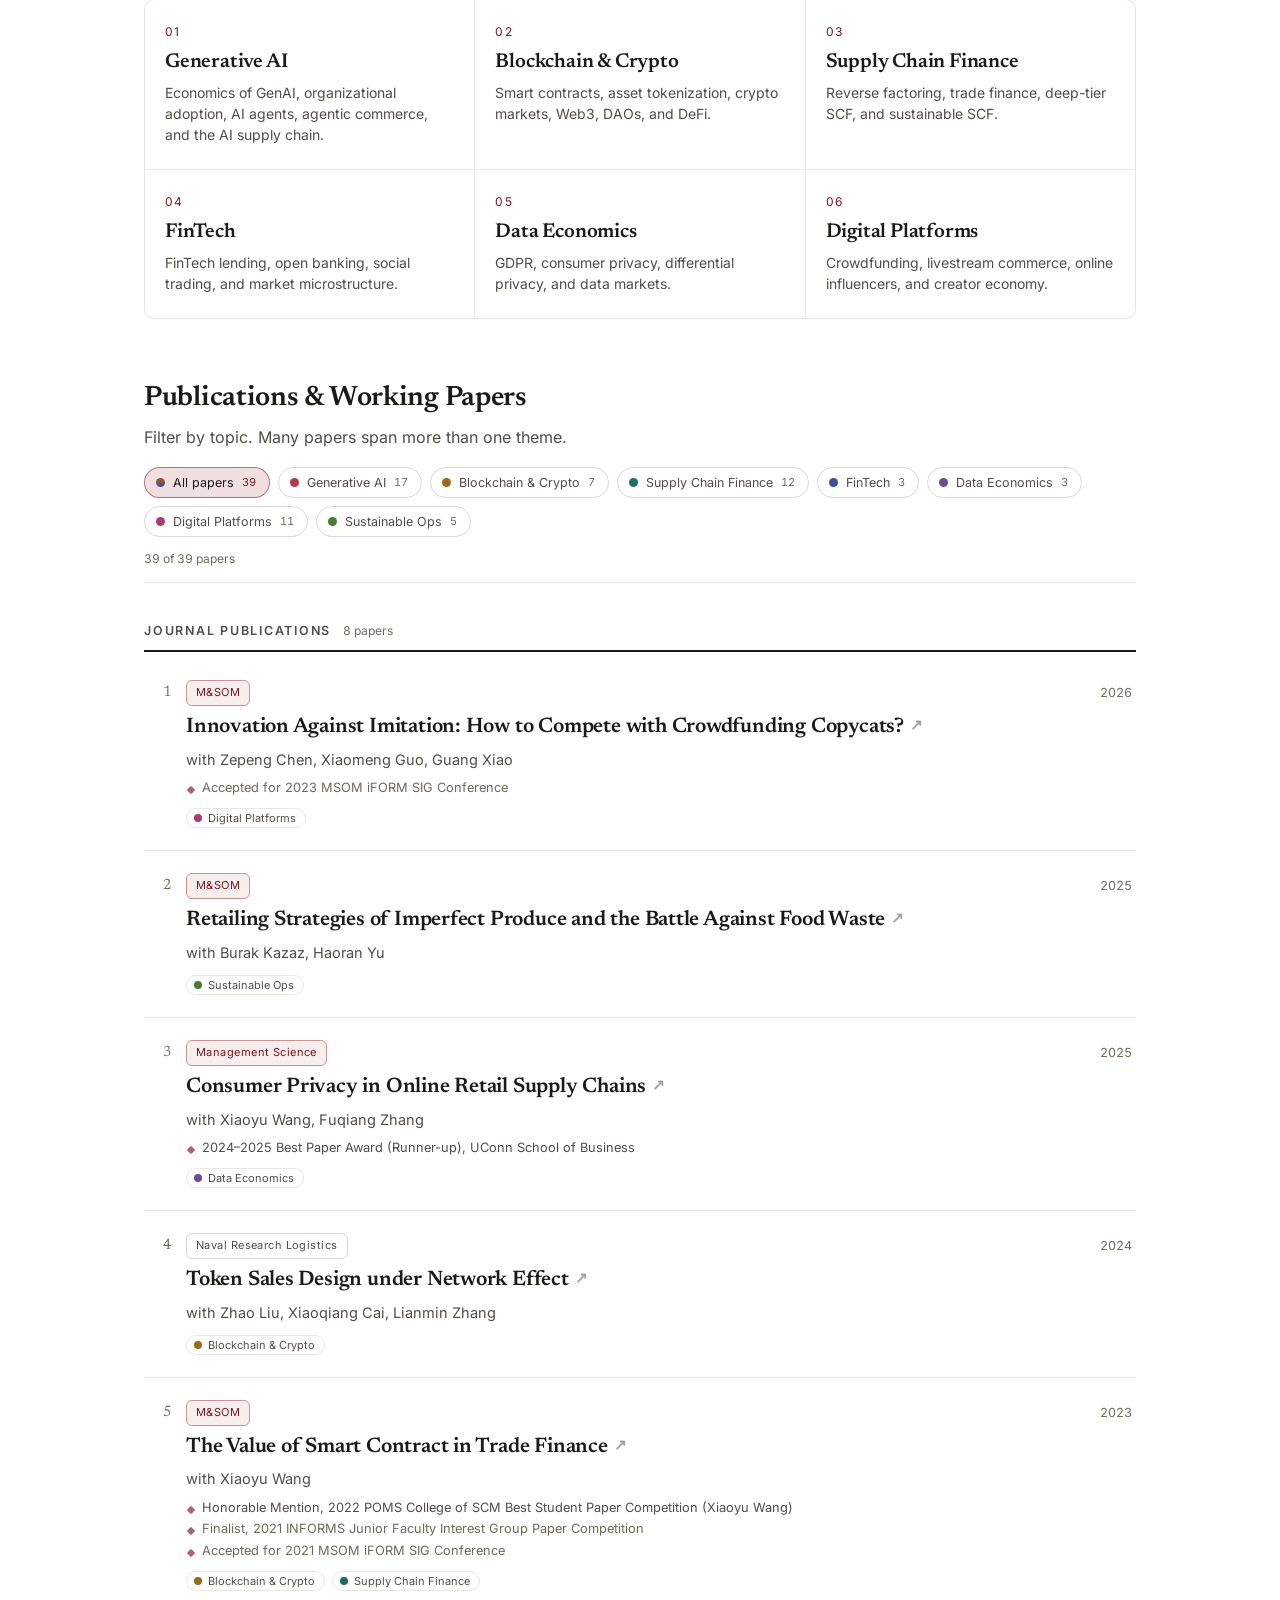
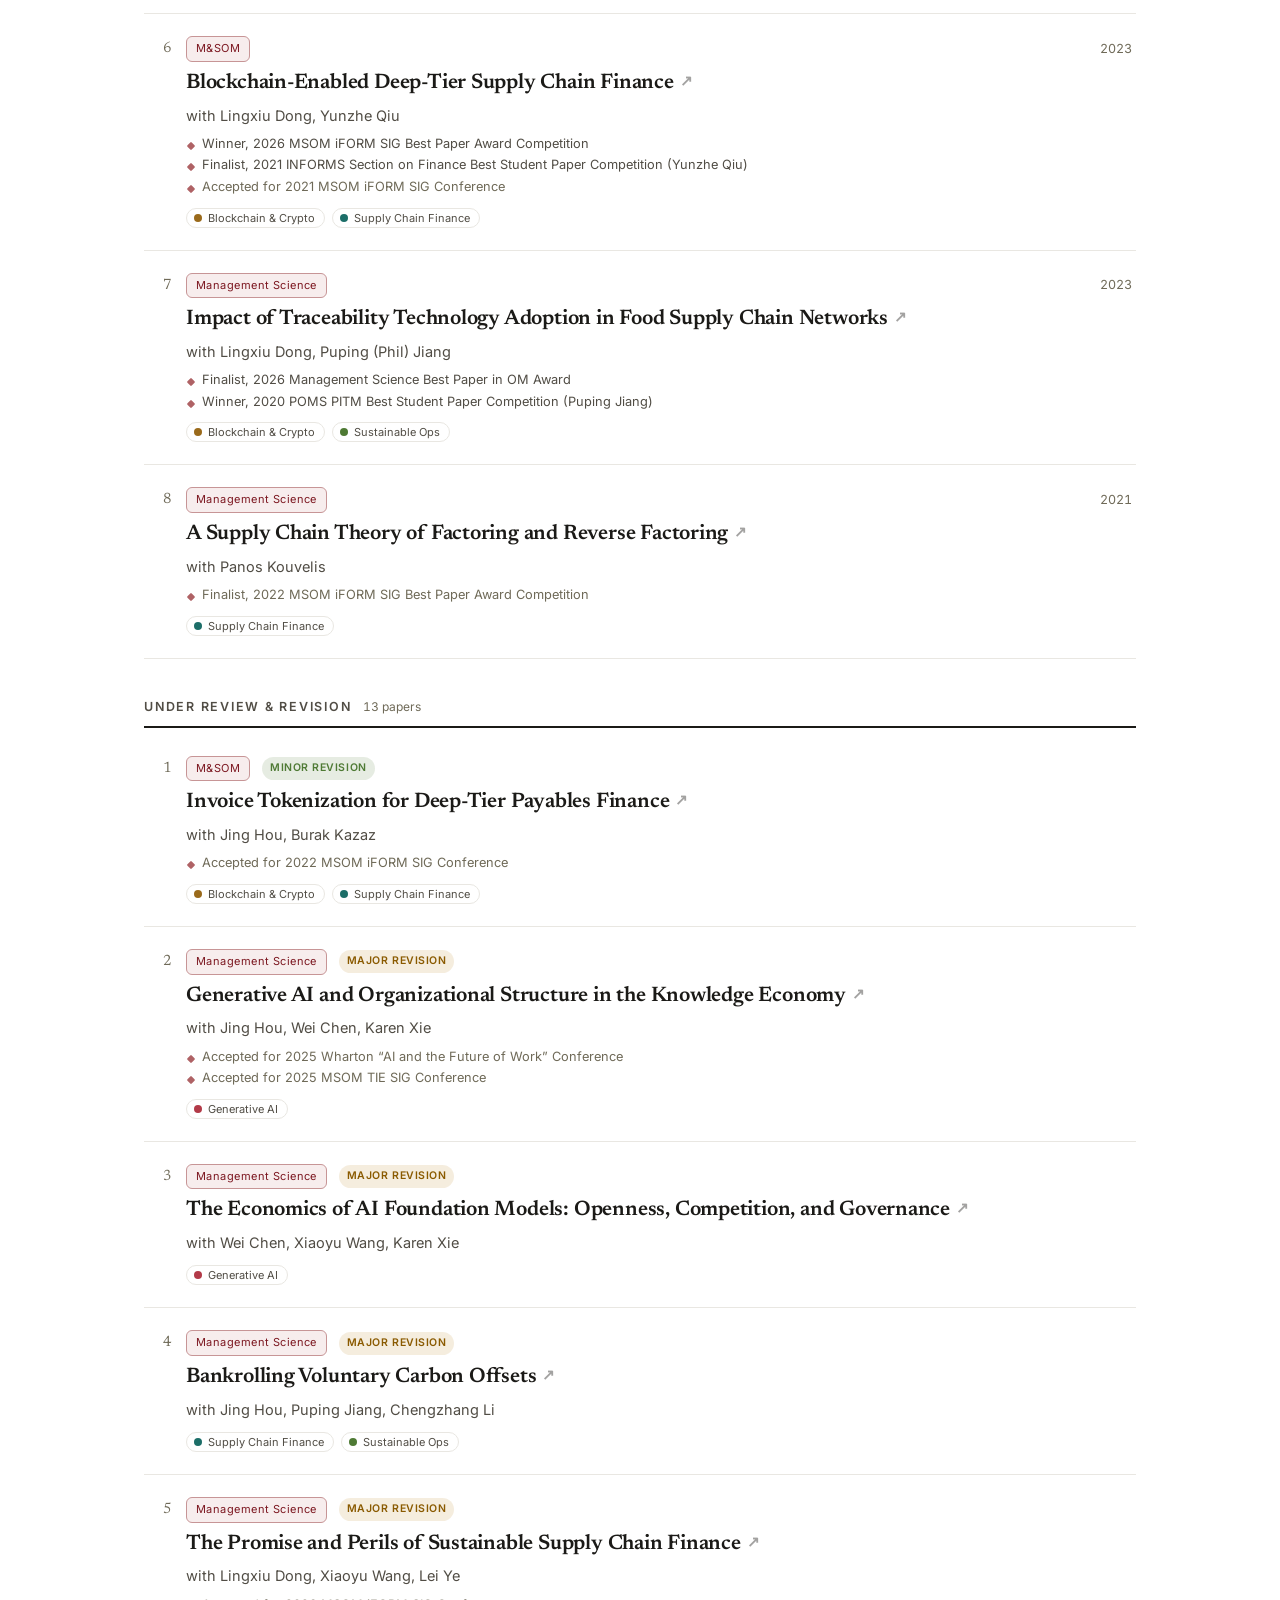
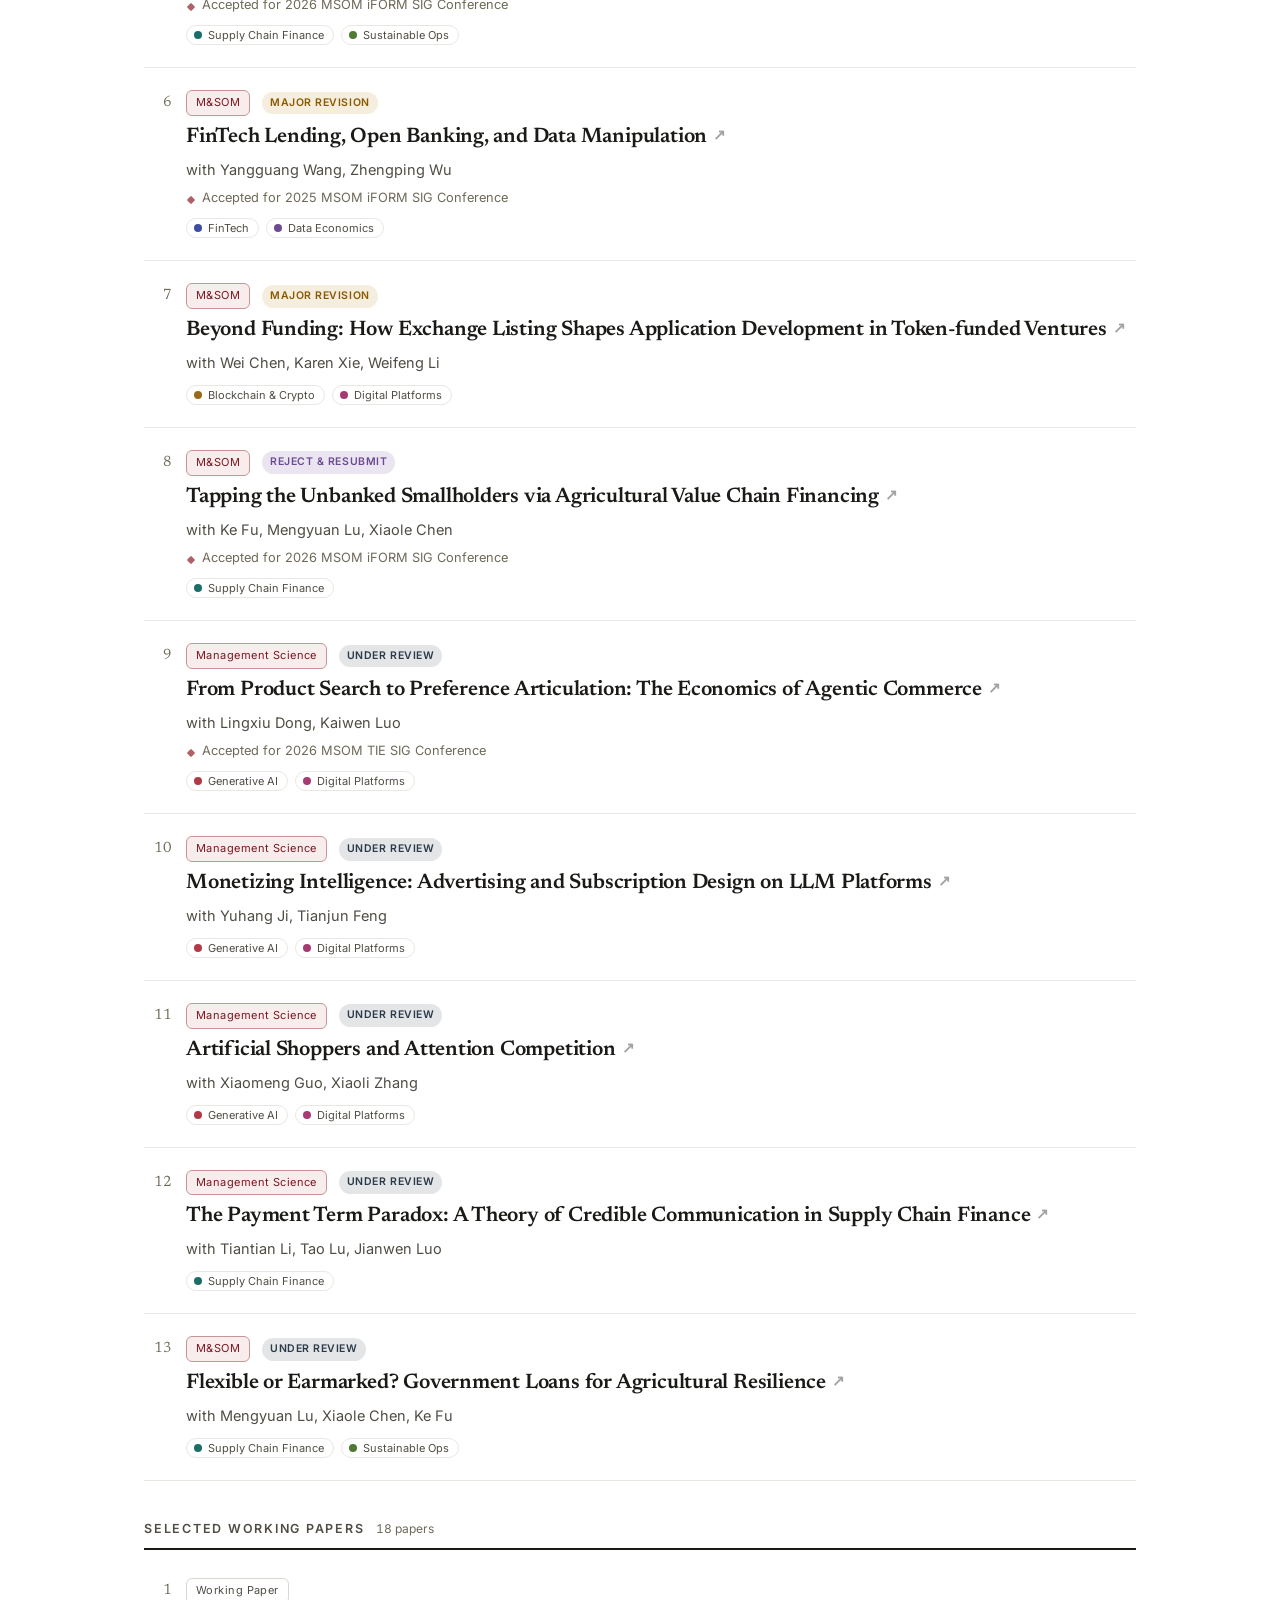
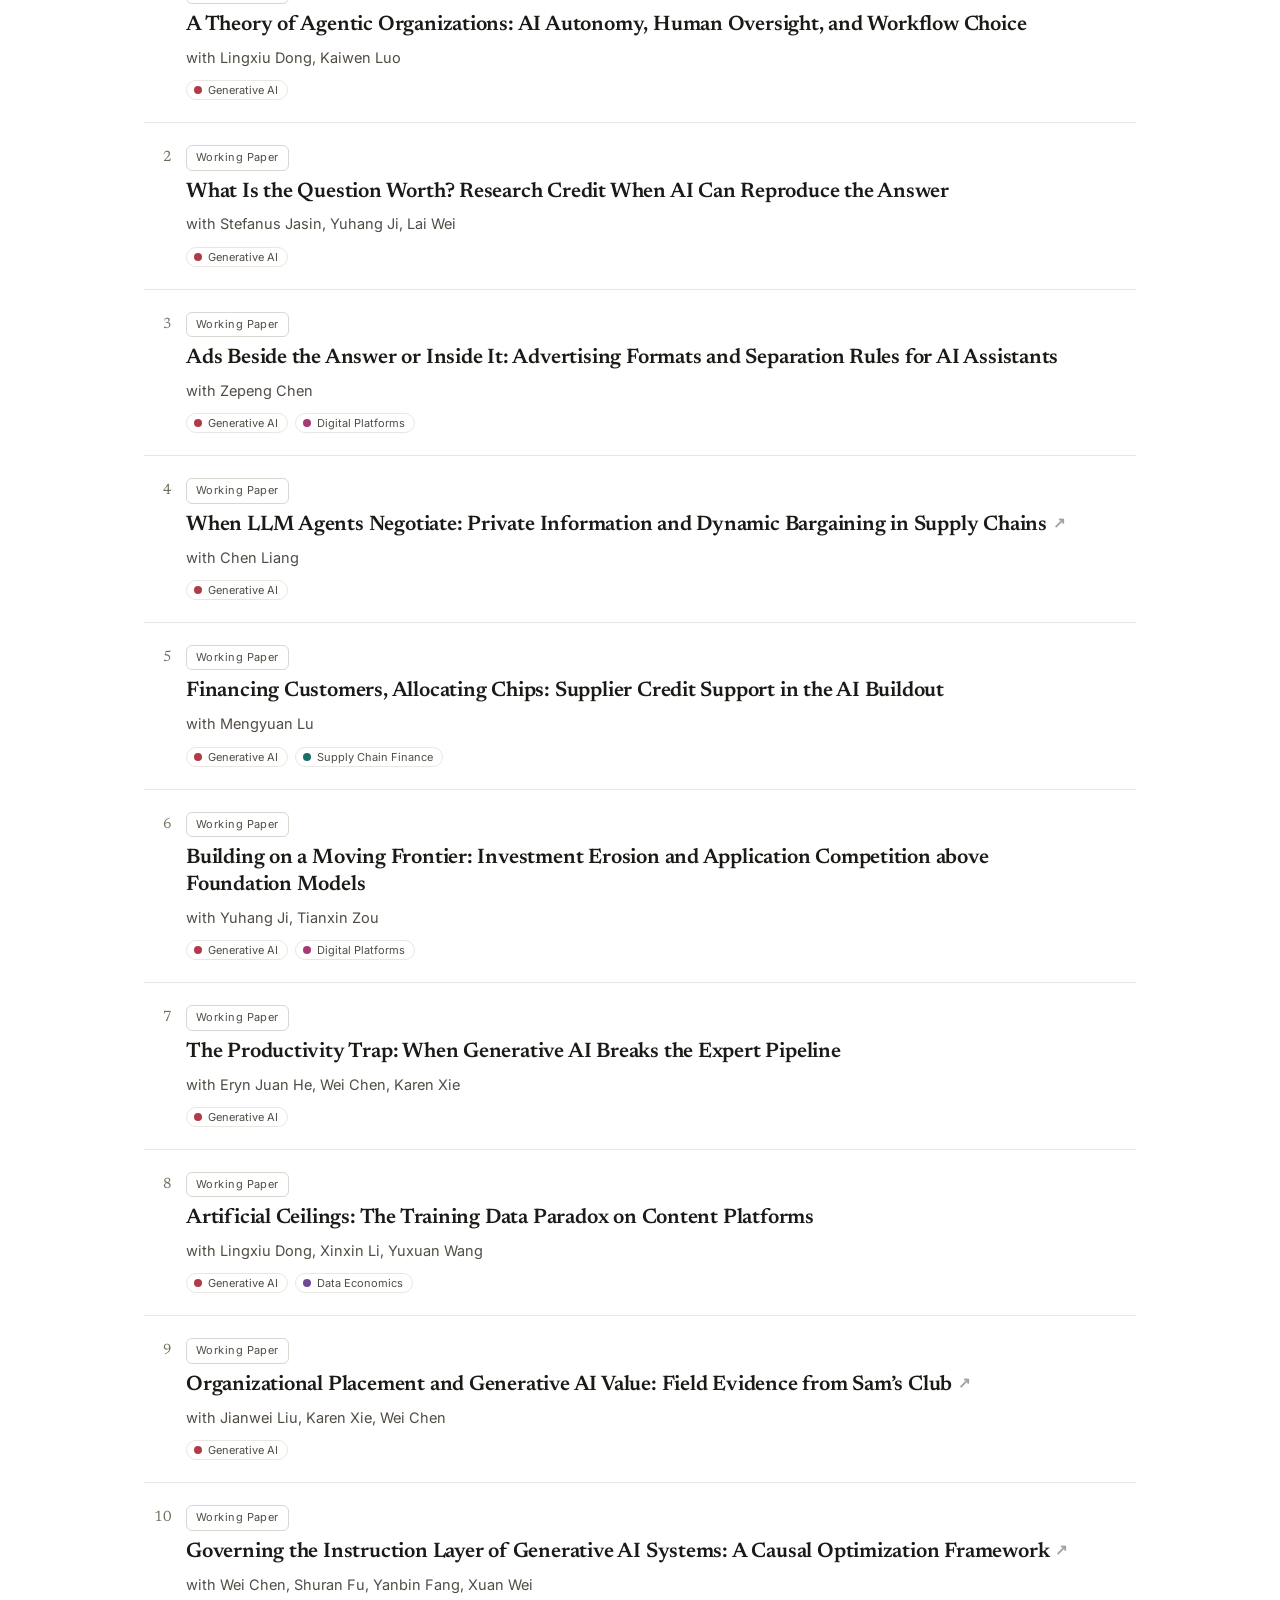
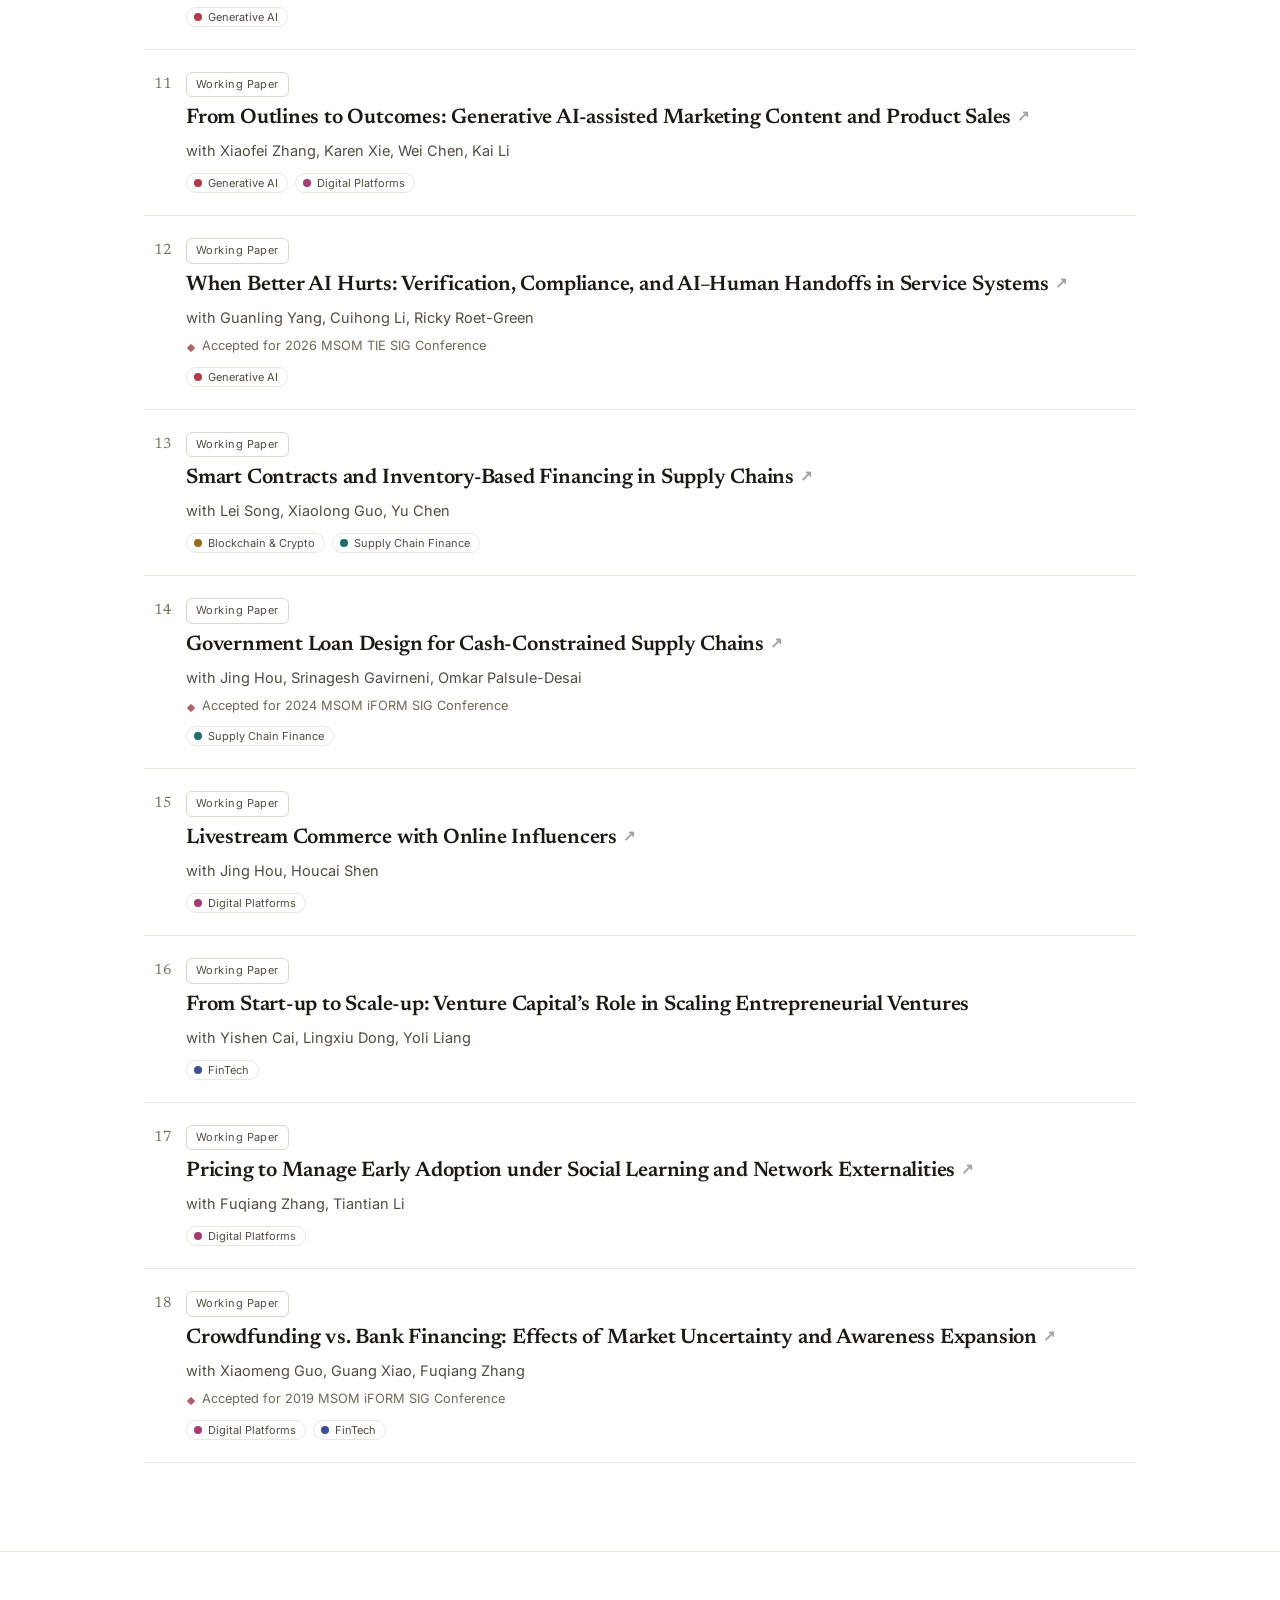
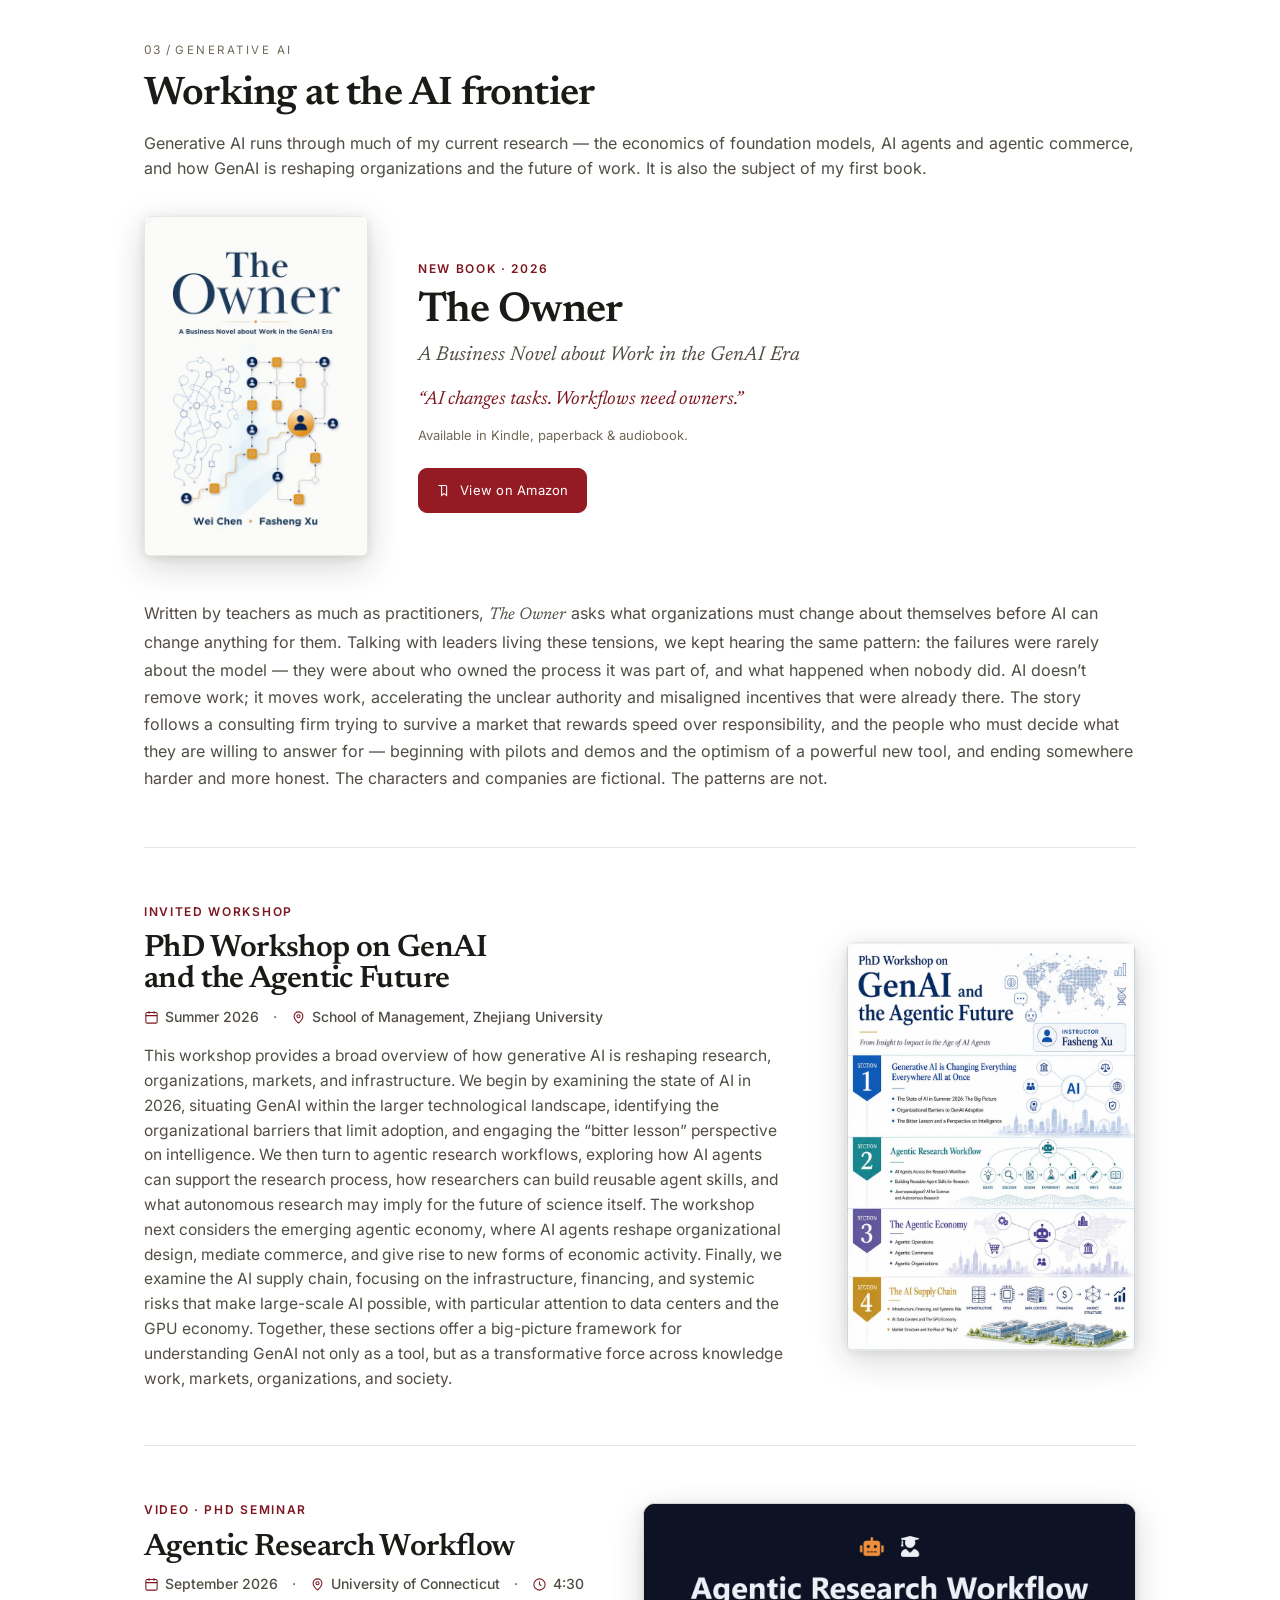
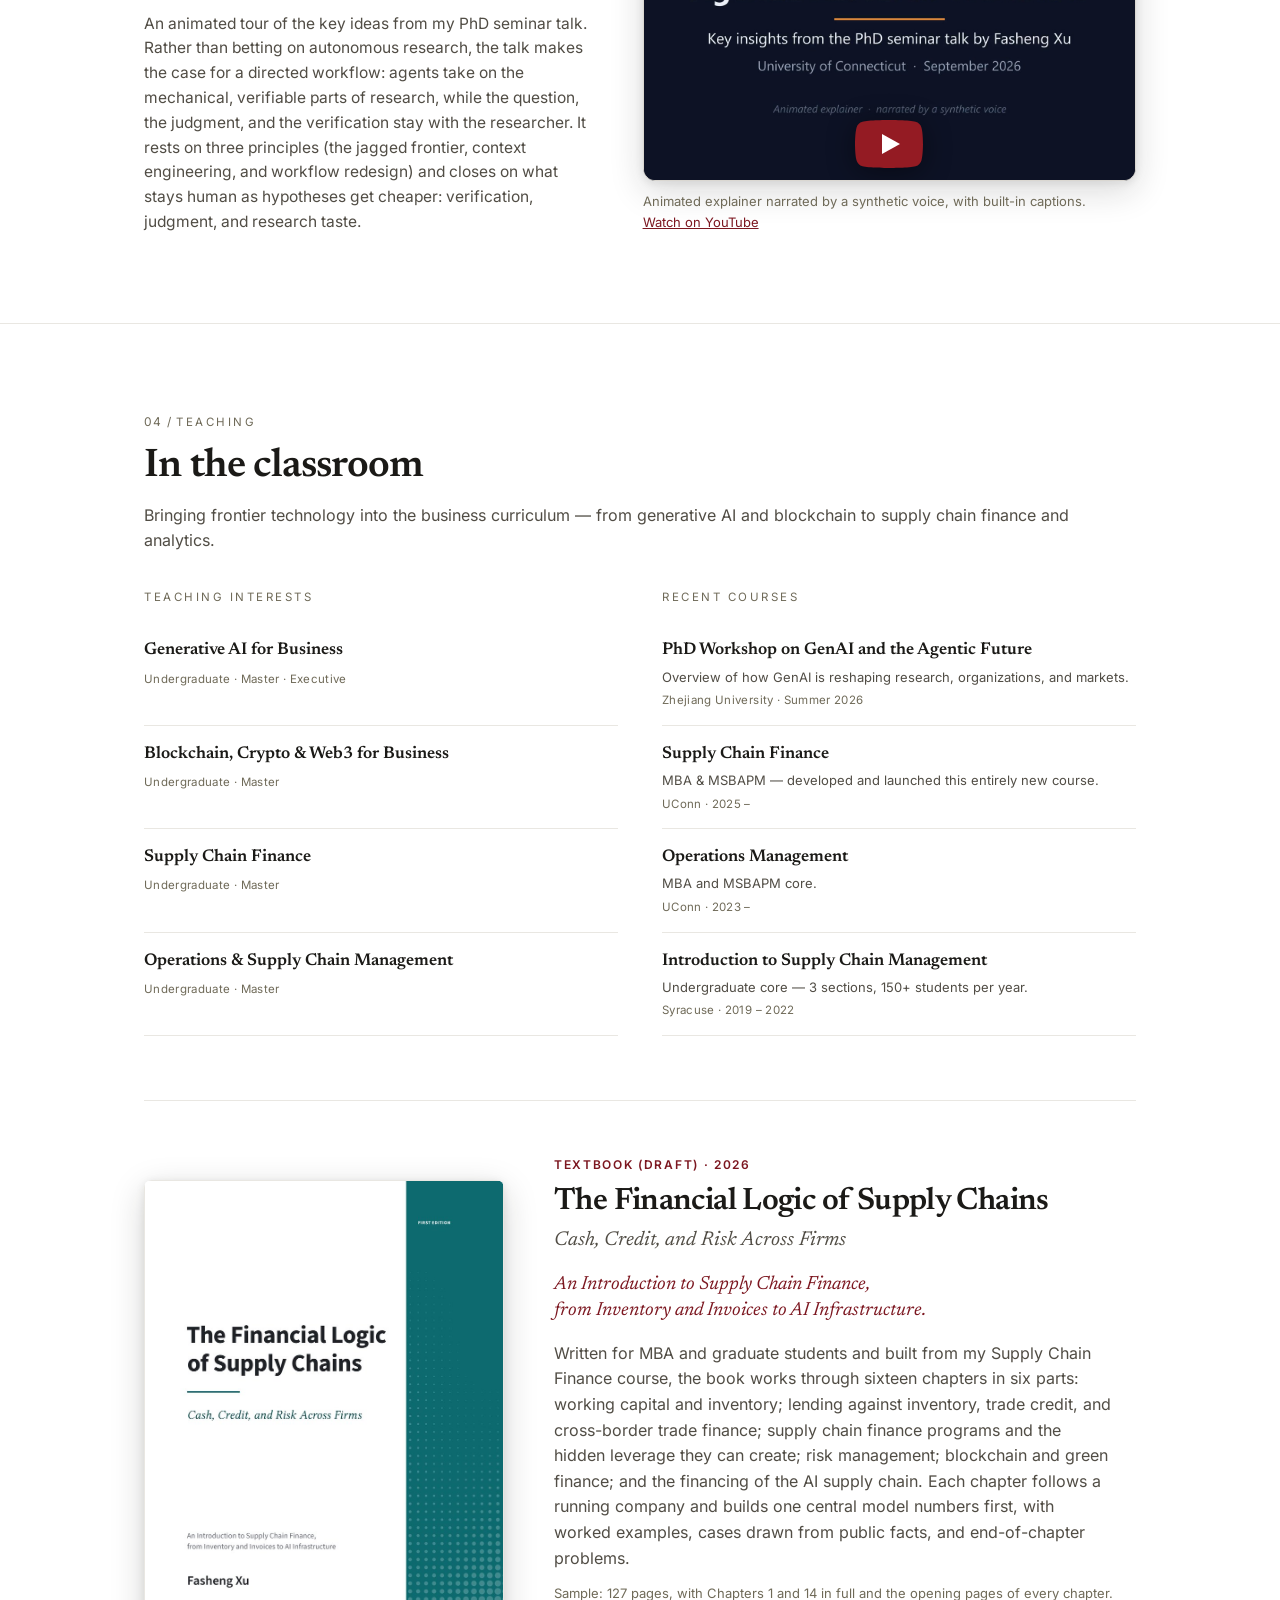
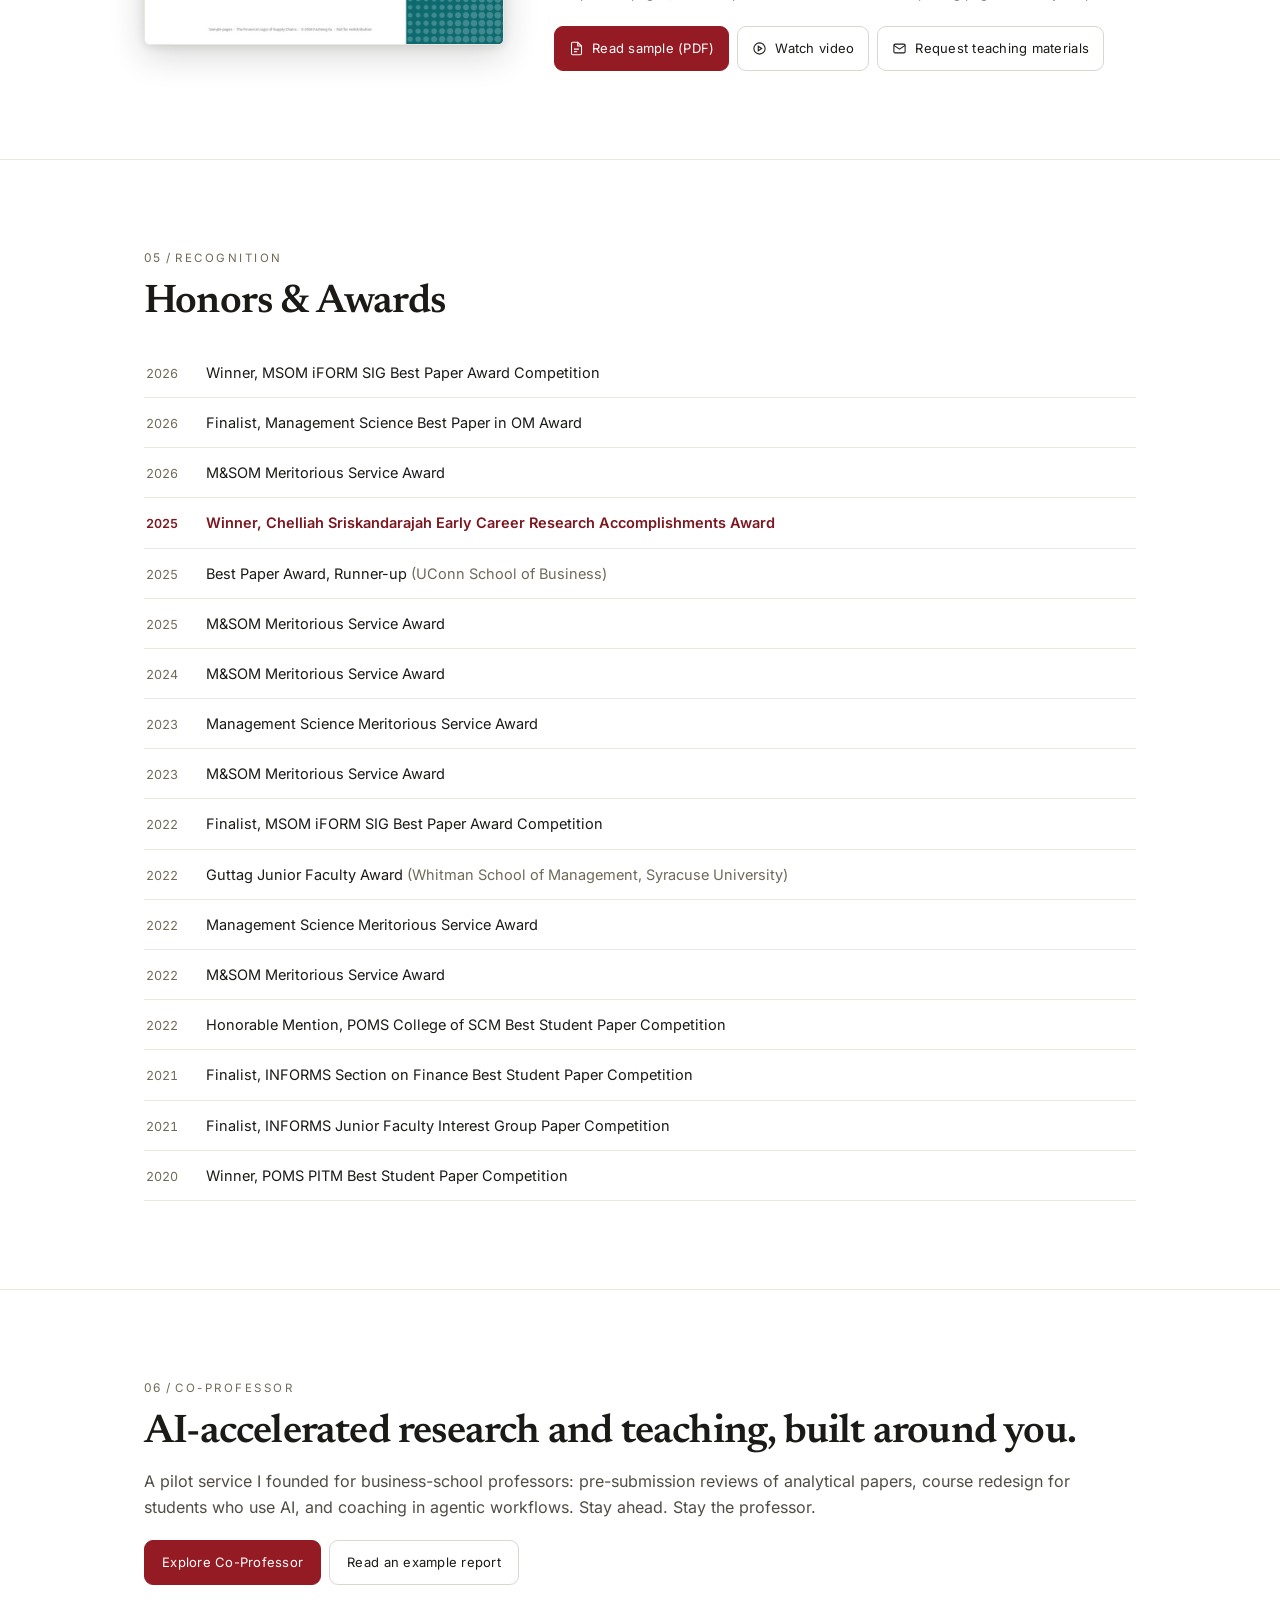
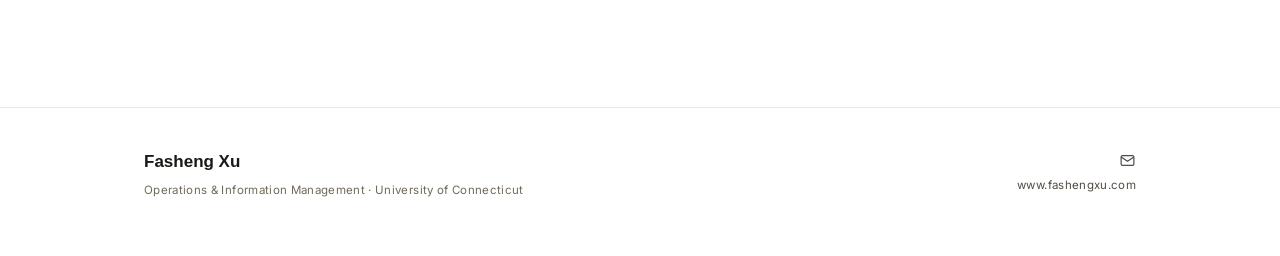
==== commit e3d20fe2: "Teaching: shorten workshop and Supply Chain Finance course blurbs Co-Authored-By: Claude Opus 5.5 <n" ====
--- a/index.html
+++ b/index.html
@@ -608,8 +608,8 @@
         <div>
           <div class="eyebrow" style="margin-bottom:16px">Recent courses</div>
           <div class="courses">
-            <div class="course"><div class="cn">PhD Workshop on GenAI and the Agentic Future</div><div class="cm">This workshop provides a broad overview of how generative AI is reshaping research, organizations, markets, and infrastructure.</div><div class="cy">Zhejiang University · Summer 2026</div></div>
-            <div class="course"><div class="cn">Supply Chain Finance</div><div class="cm">MBA, MSBAPM &amp; MS in FinTech — developed and launched this entirely new course.</div><div class="cy">UConn · 2025 –</div></div>
+            <div class="course"><div class="cn">PhD Workshop on GenAI and the Agentic Future</div><div class="cm">Overview of how GenAI is reshaping research, organizations, and markets.</div><div class="cy">Zhejiang University · Summer 2026</div></div>
+            <div class="course"><div class="cn">Supply Chain Finance</div><div class="cm">MBA &amp; MSBAPM — developed and launched this entirely new course.</div><div class="cy">UConn · 2025 –</div></div>
             <div class="course"><div class="cn">Operations Management</div><div class="cm">MBA and MSBAPM core.</div><div class="cy">UConn · 2023 –</div></div>
             <div class="course"><div class="cn">Introduction to Supply Chain Management</div><div class="cm">Undergraduate core — 3 sections, 150+ students per year.</div><div class="cy">Syracuse · 2019 – 2022</div></div>
           </div>
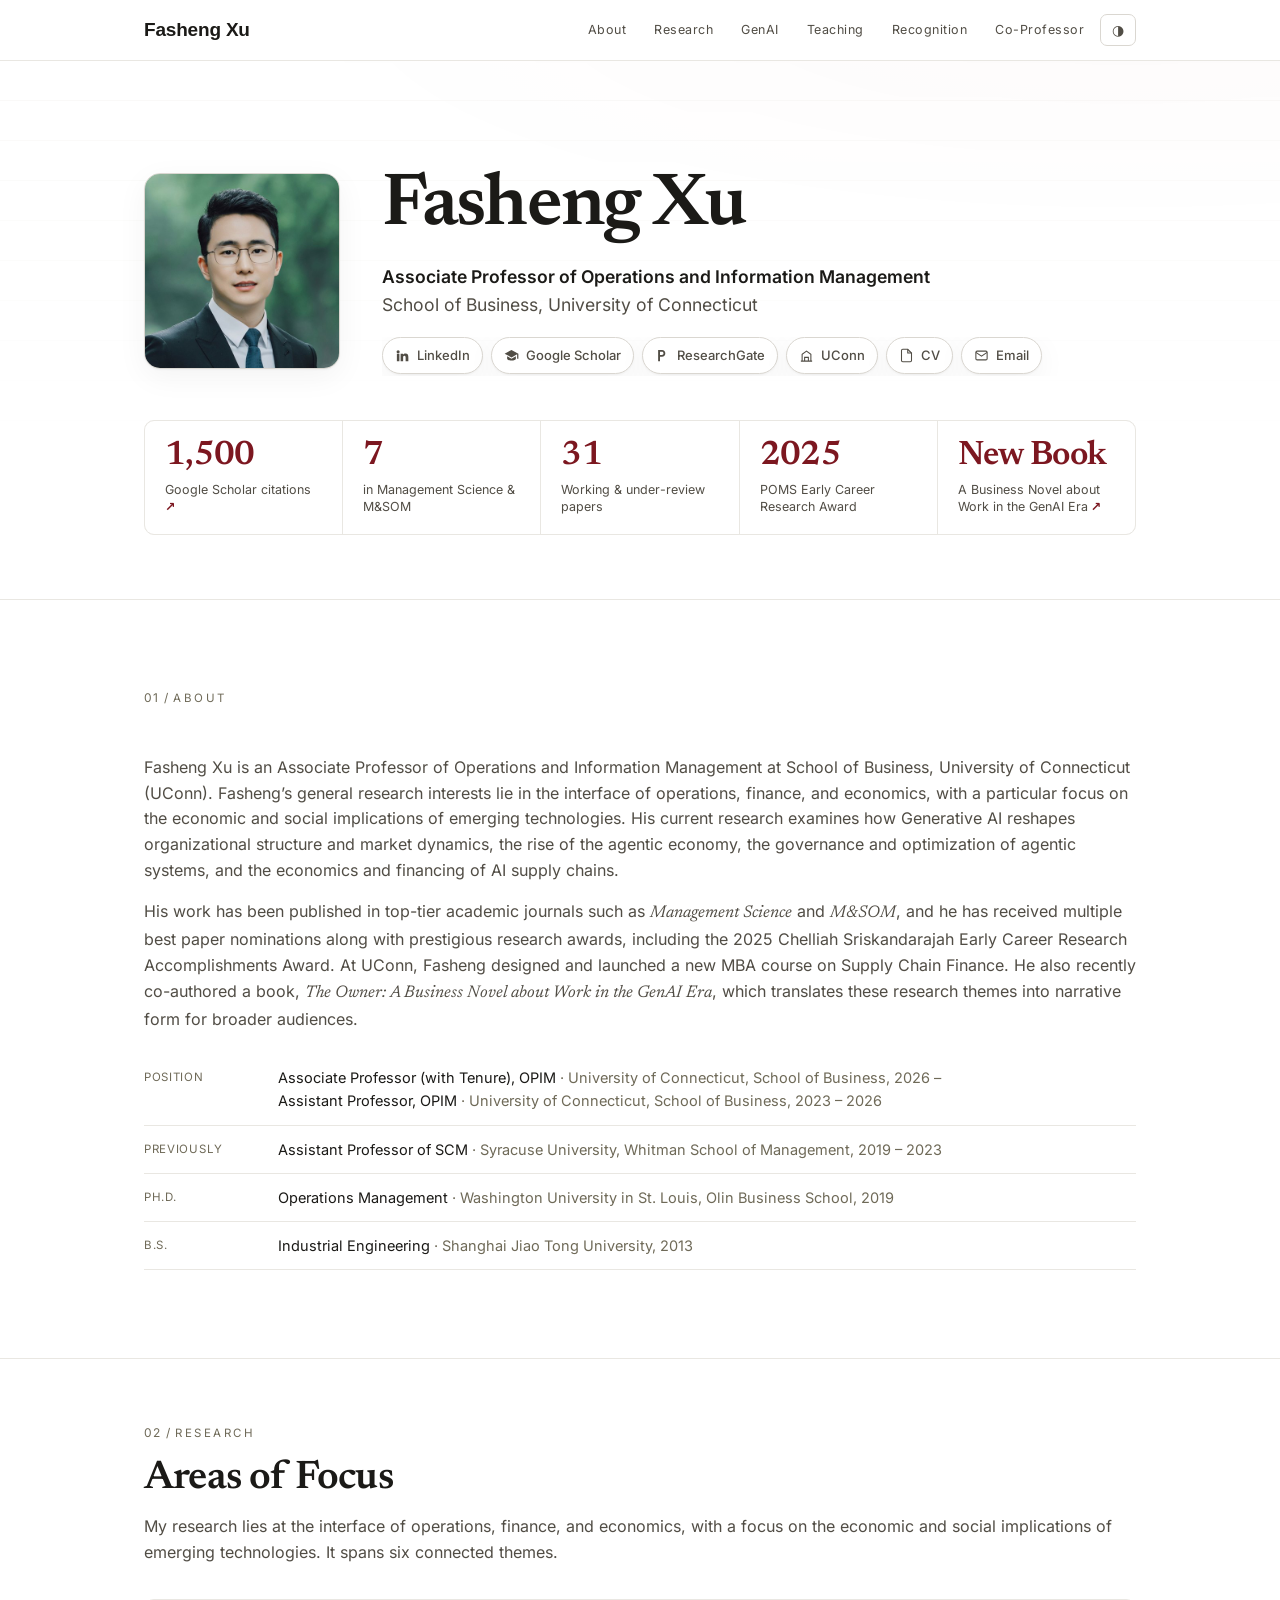
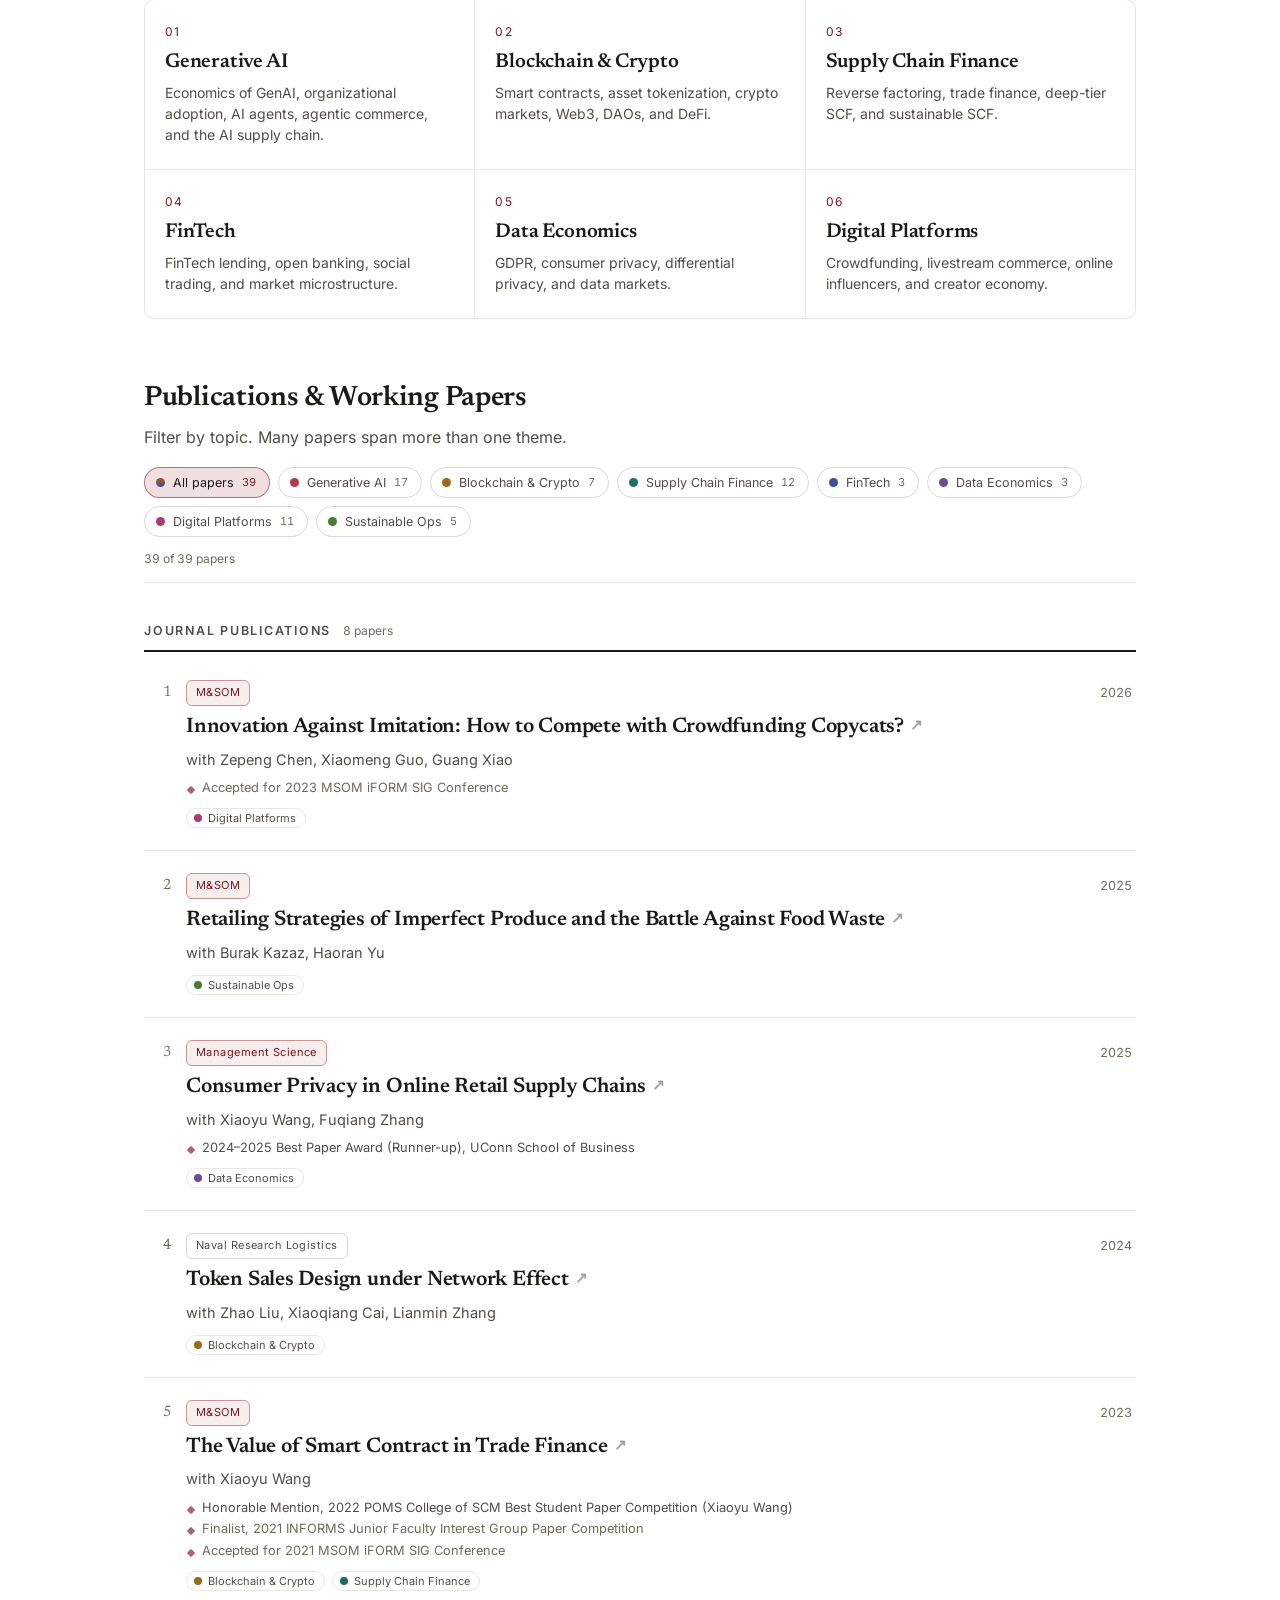
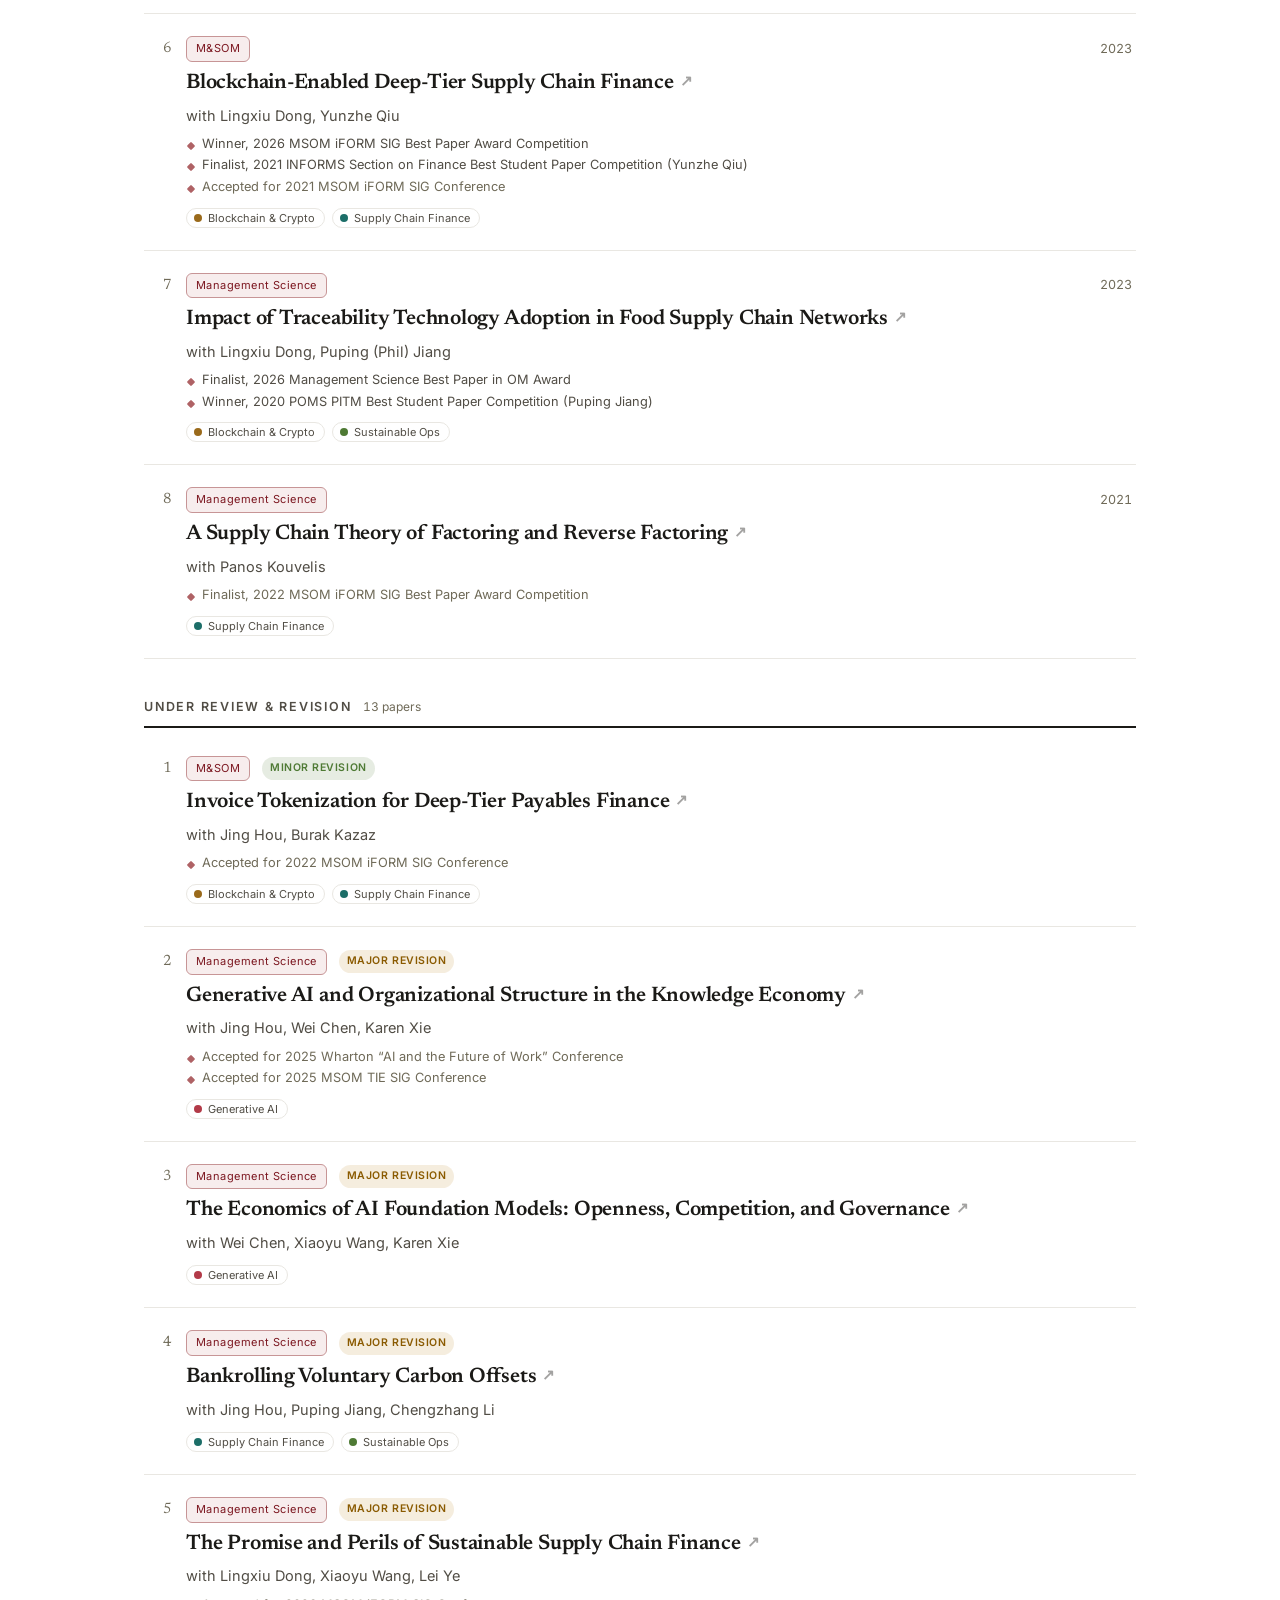
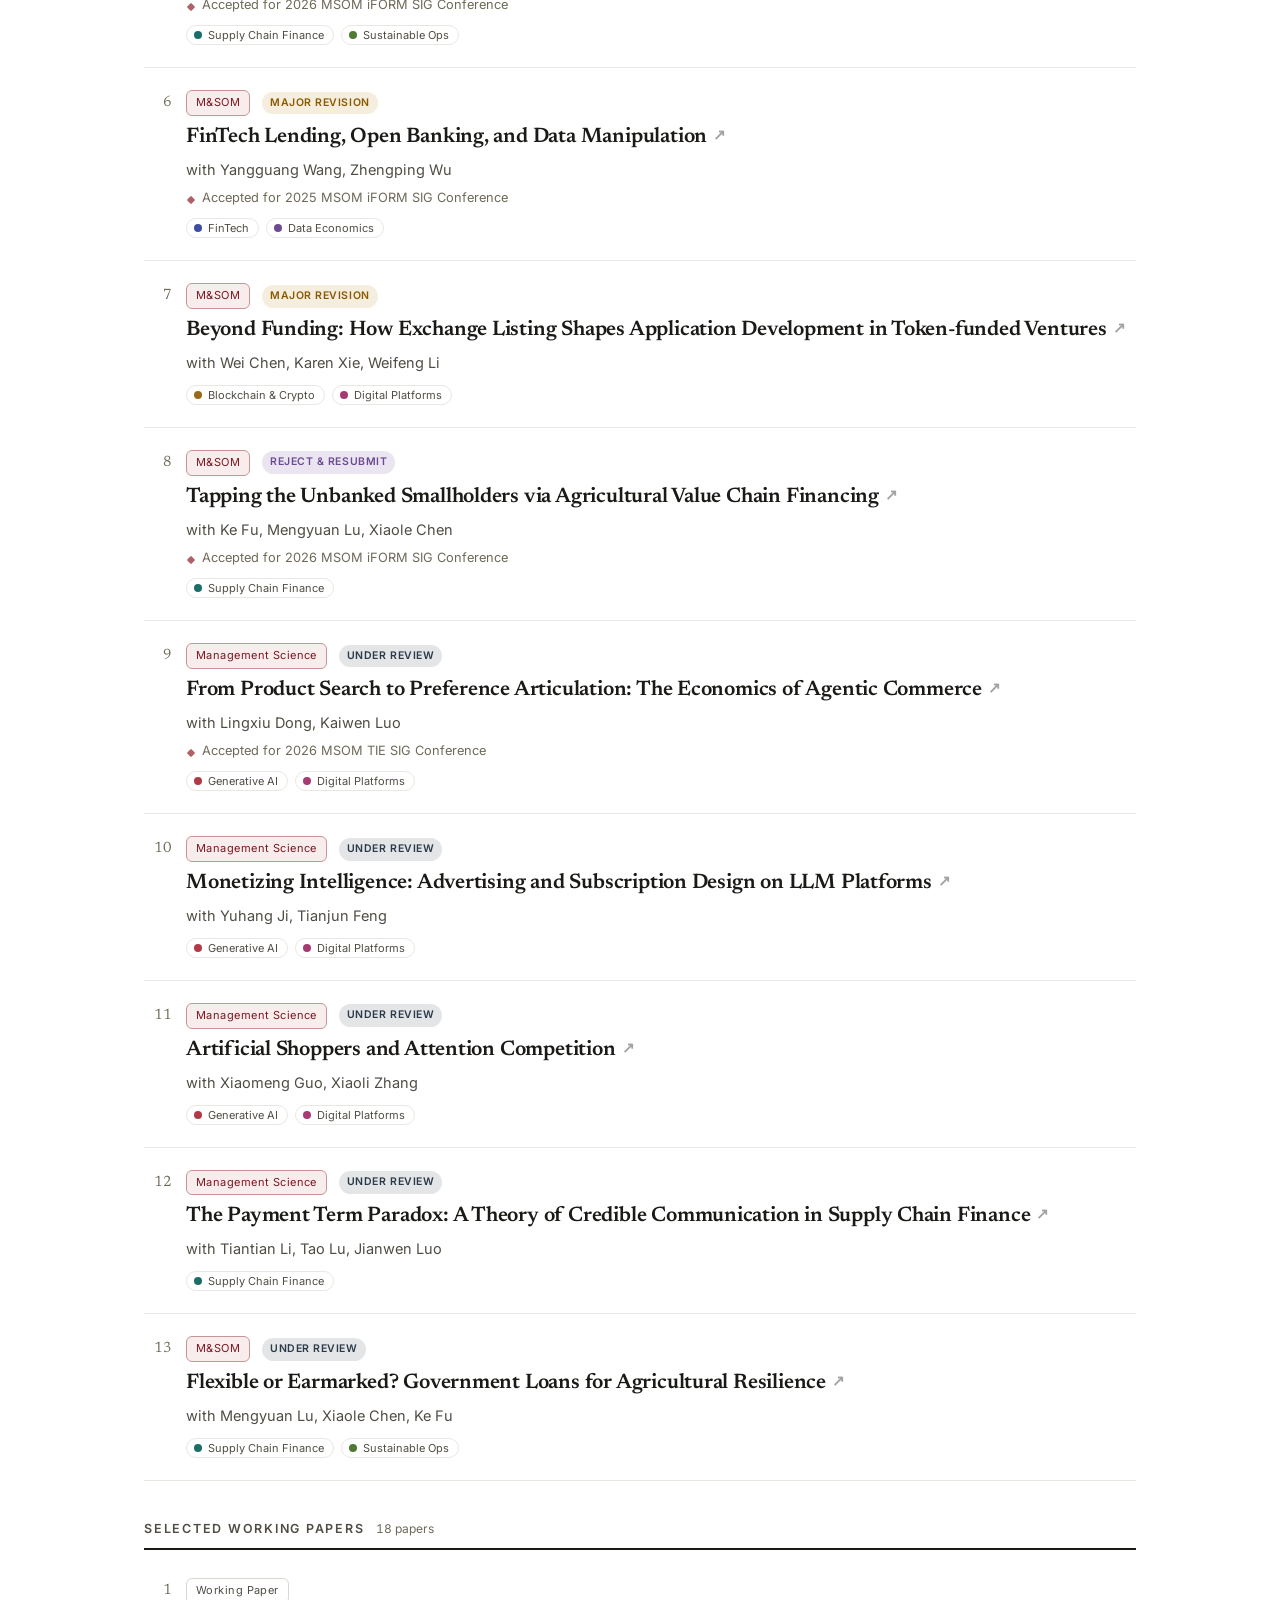
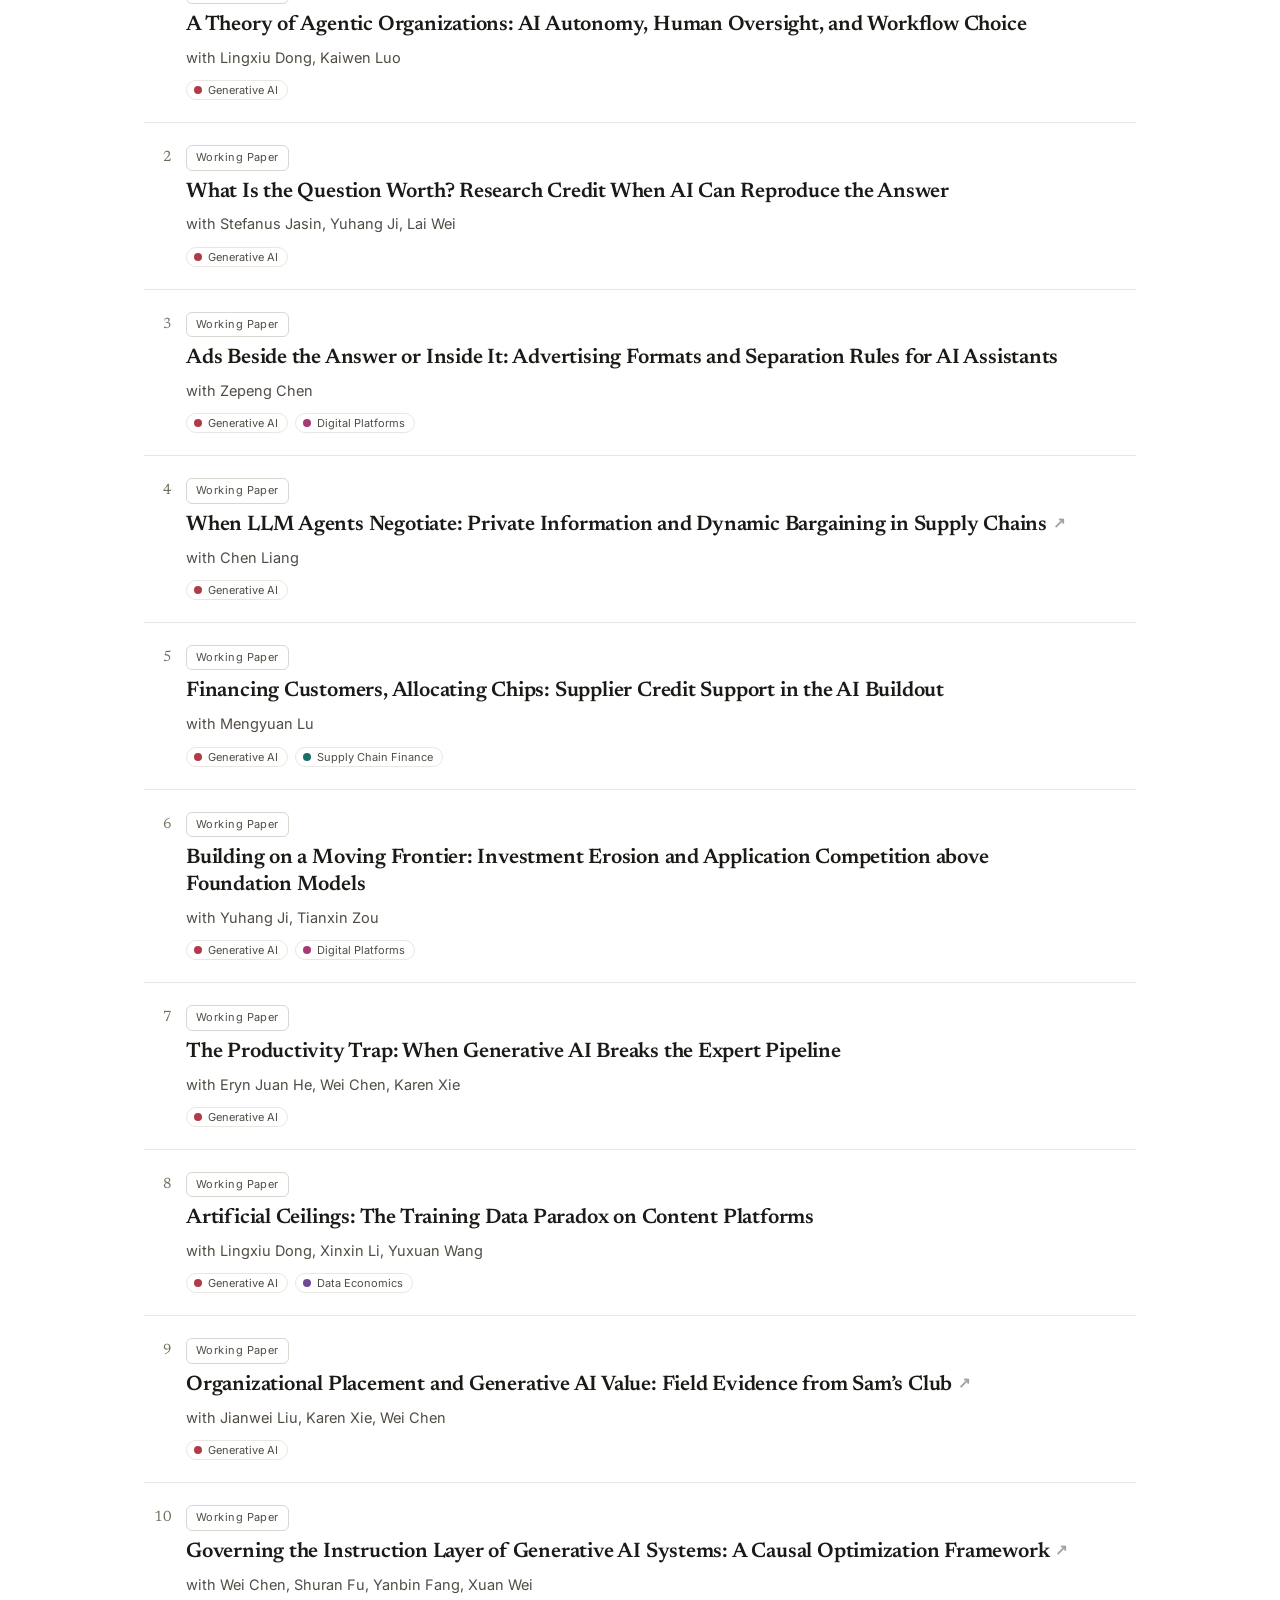
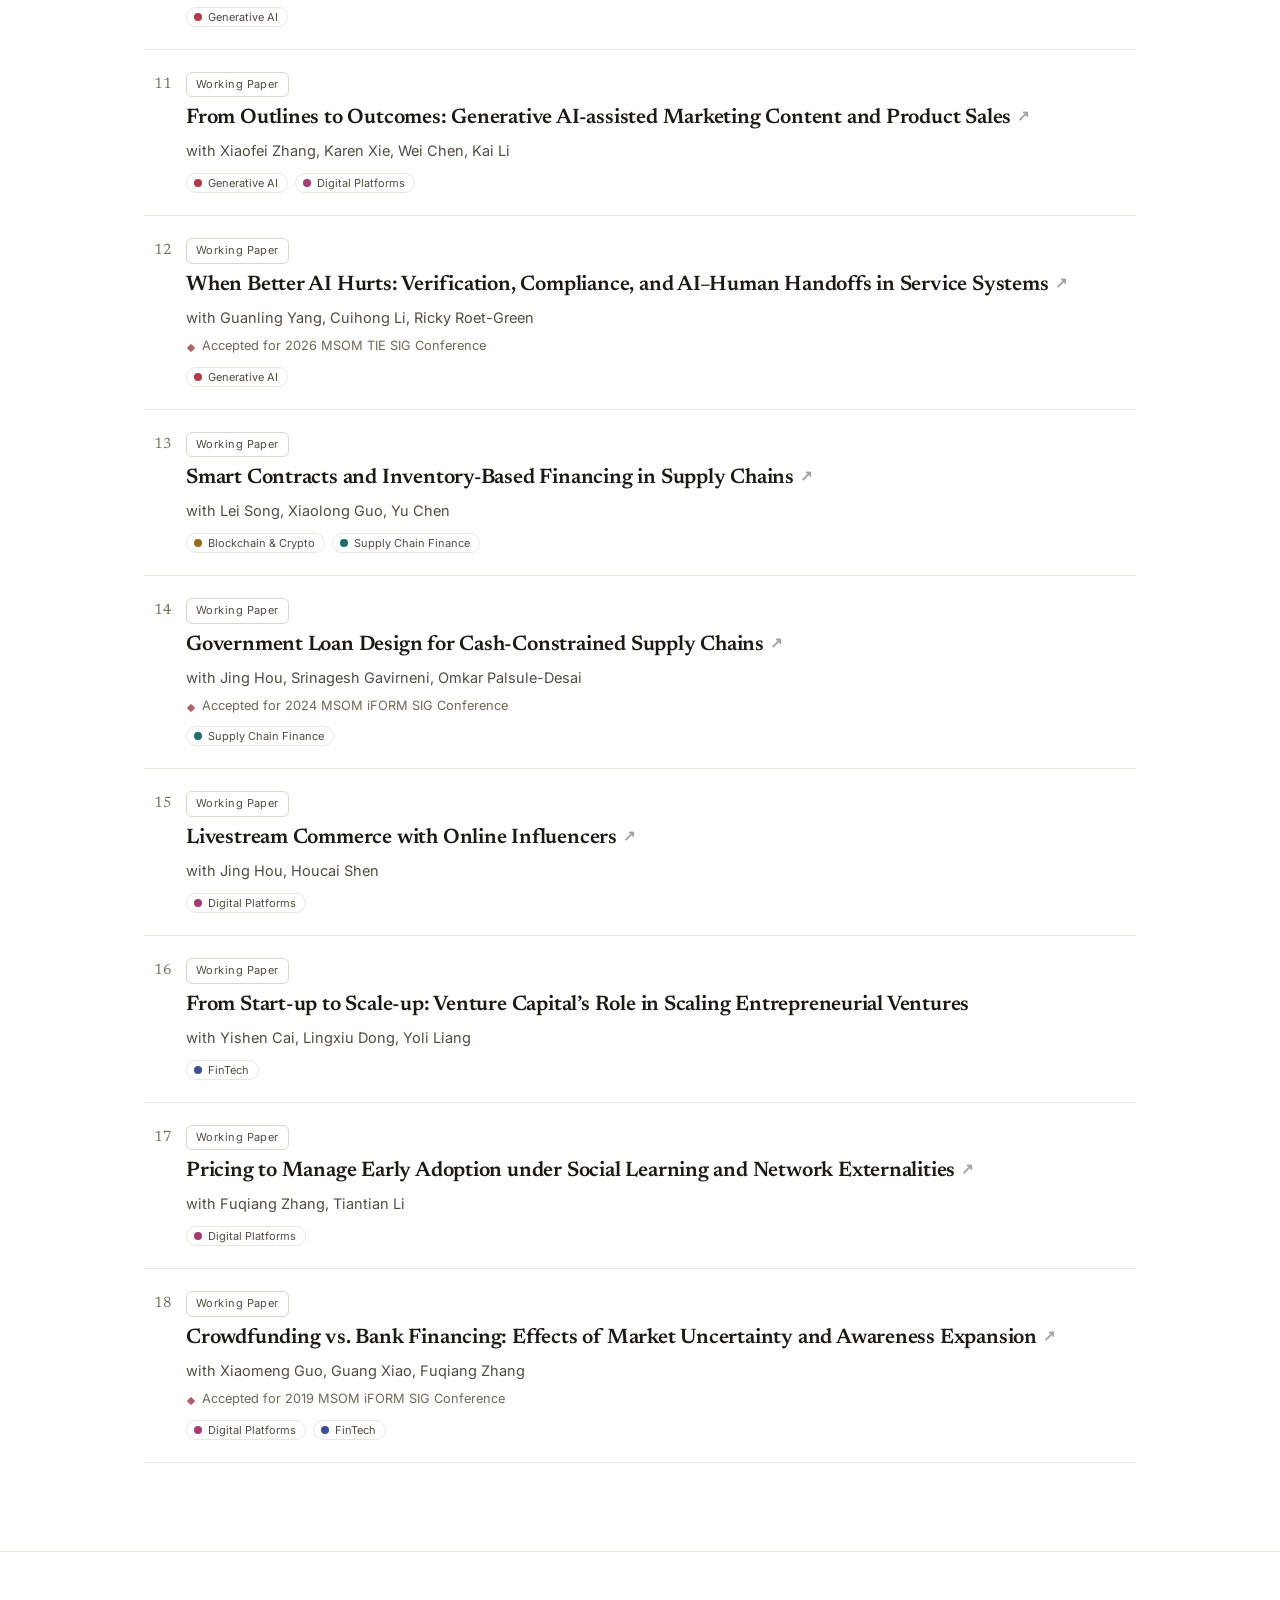
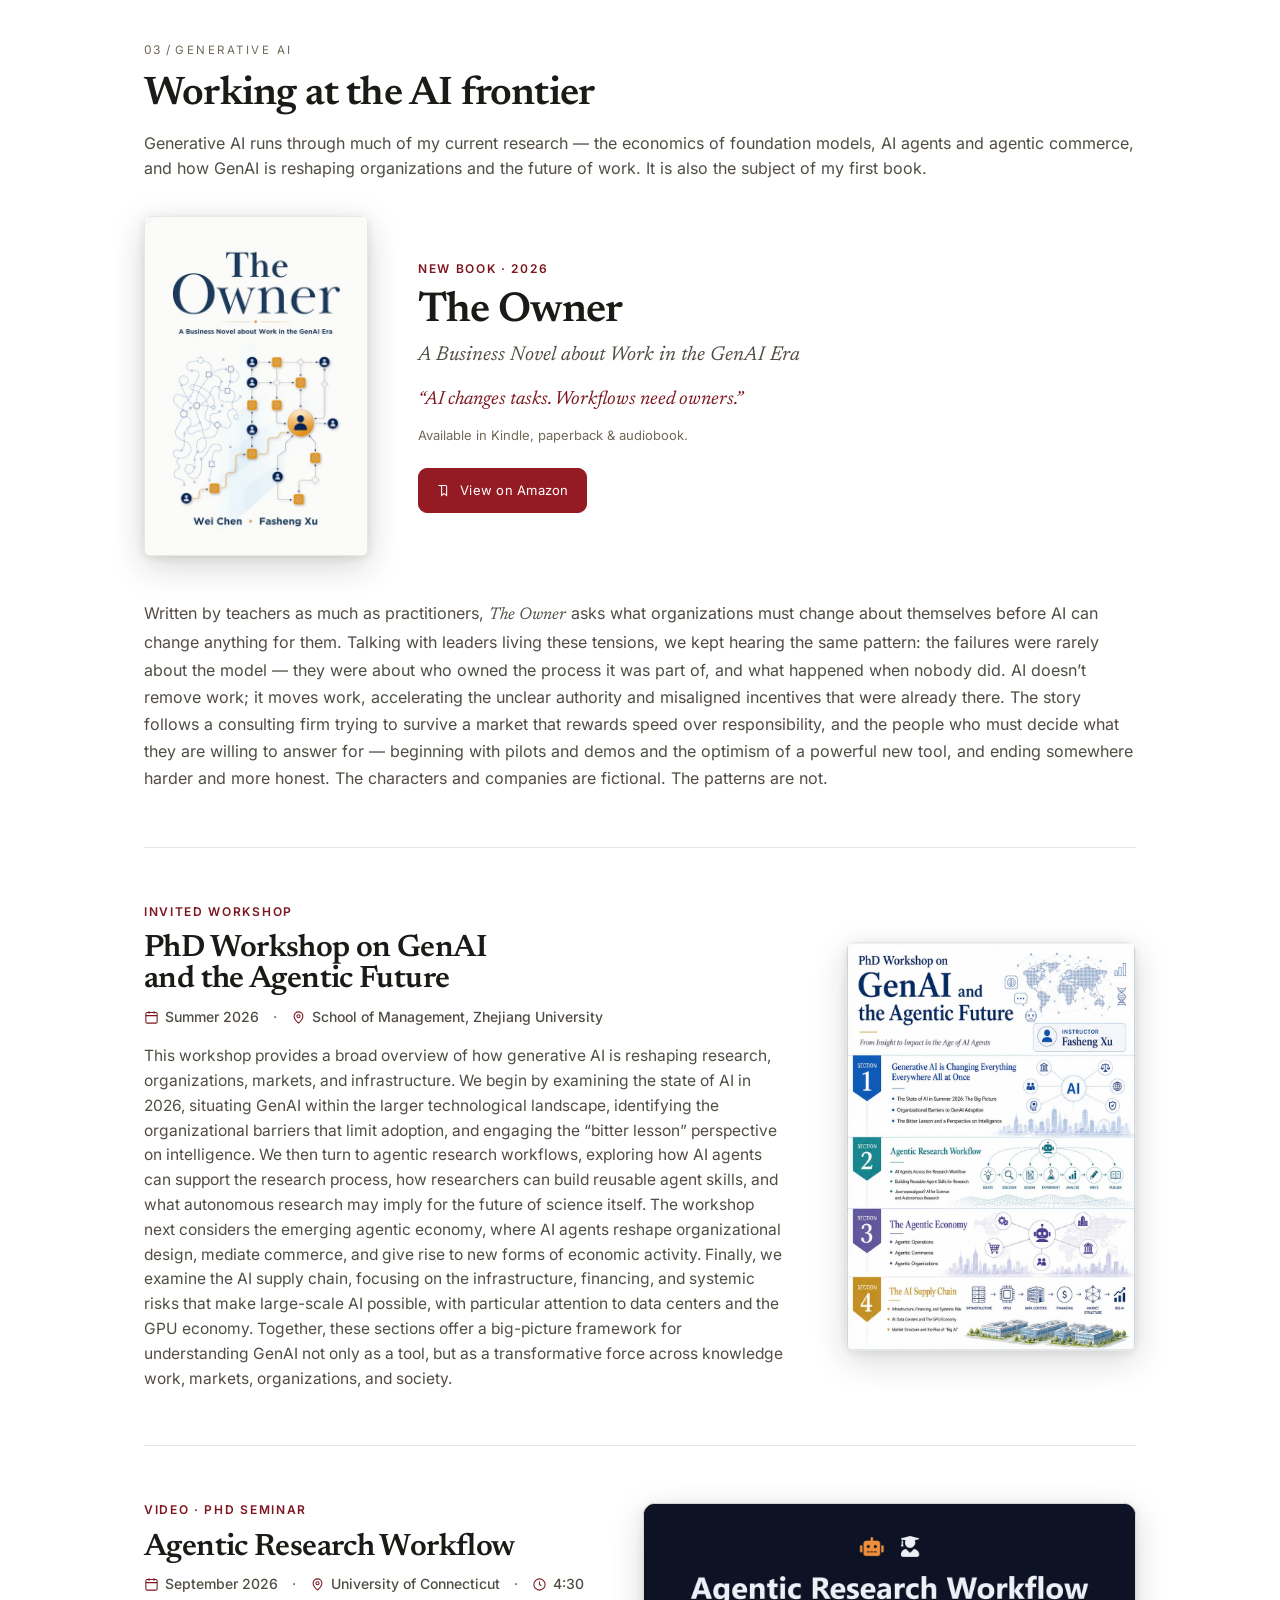
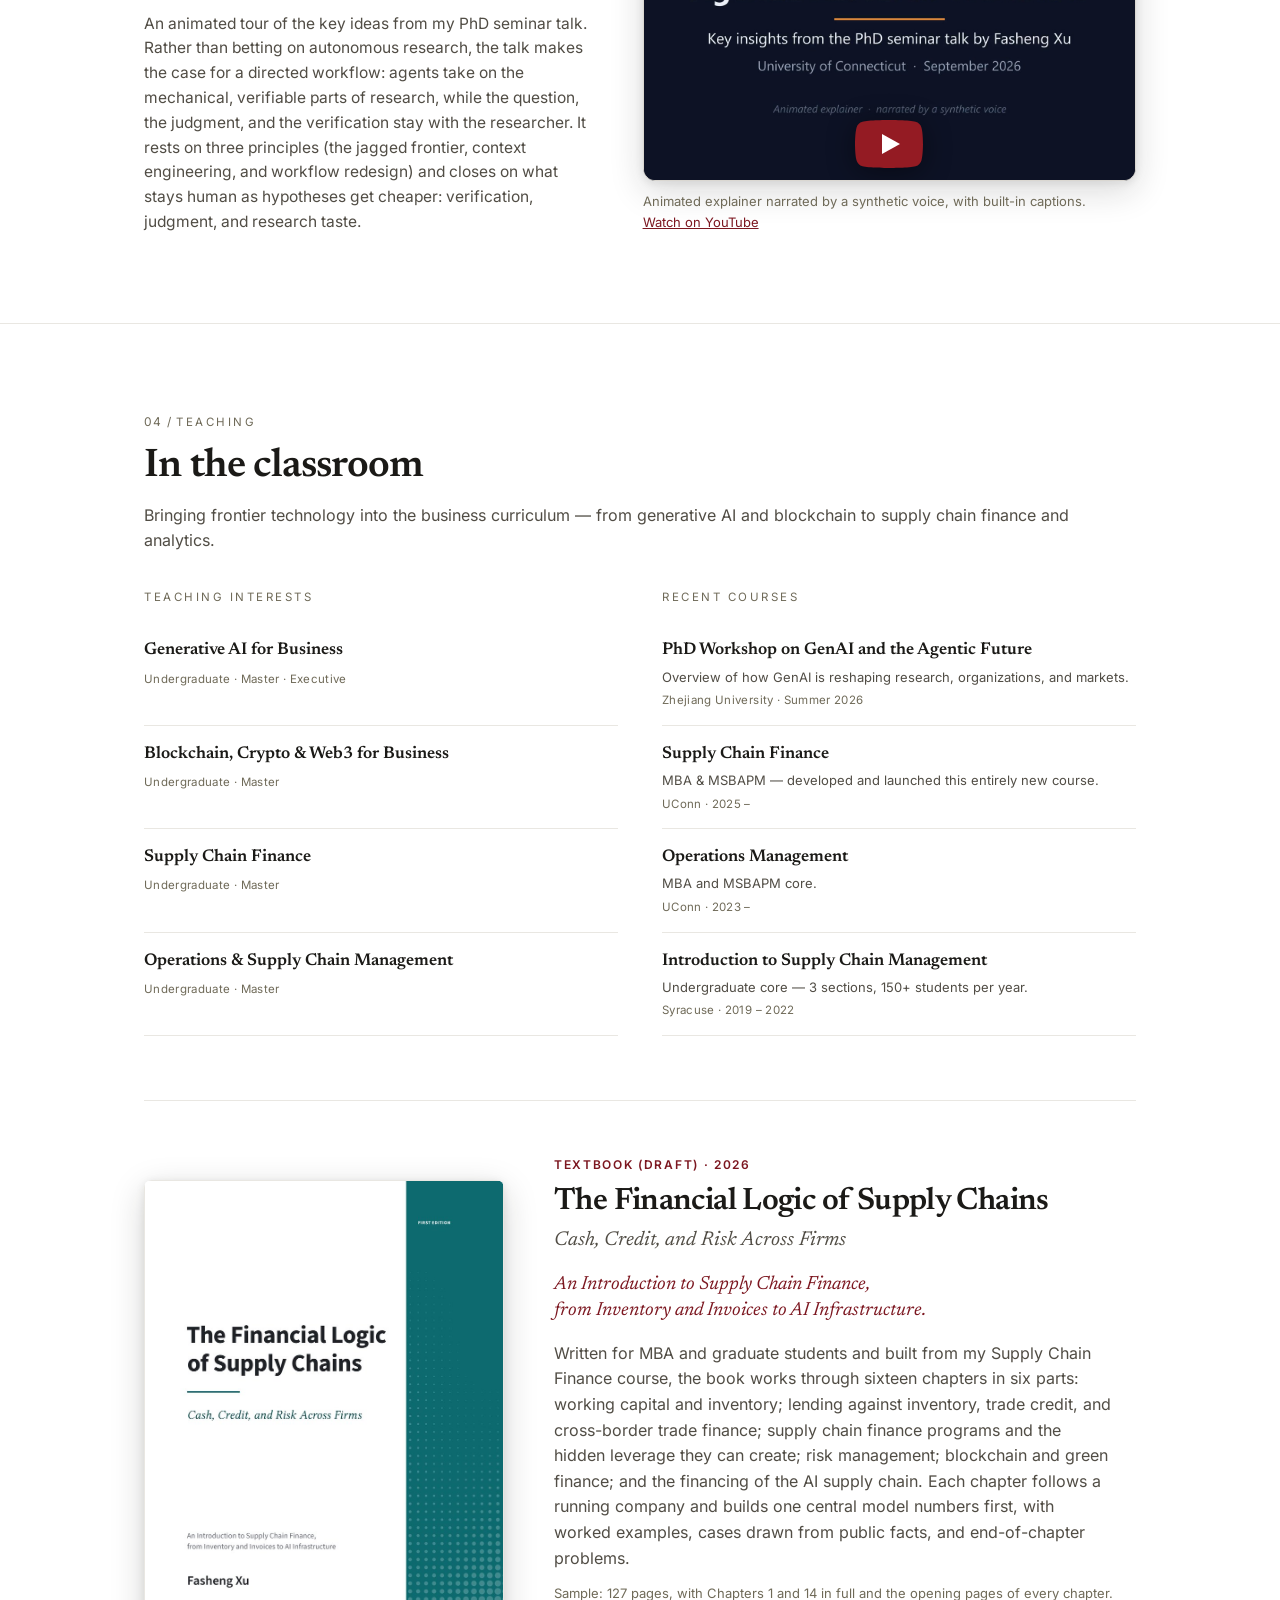
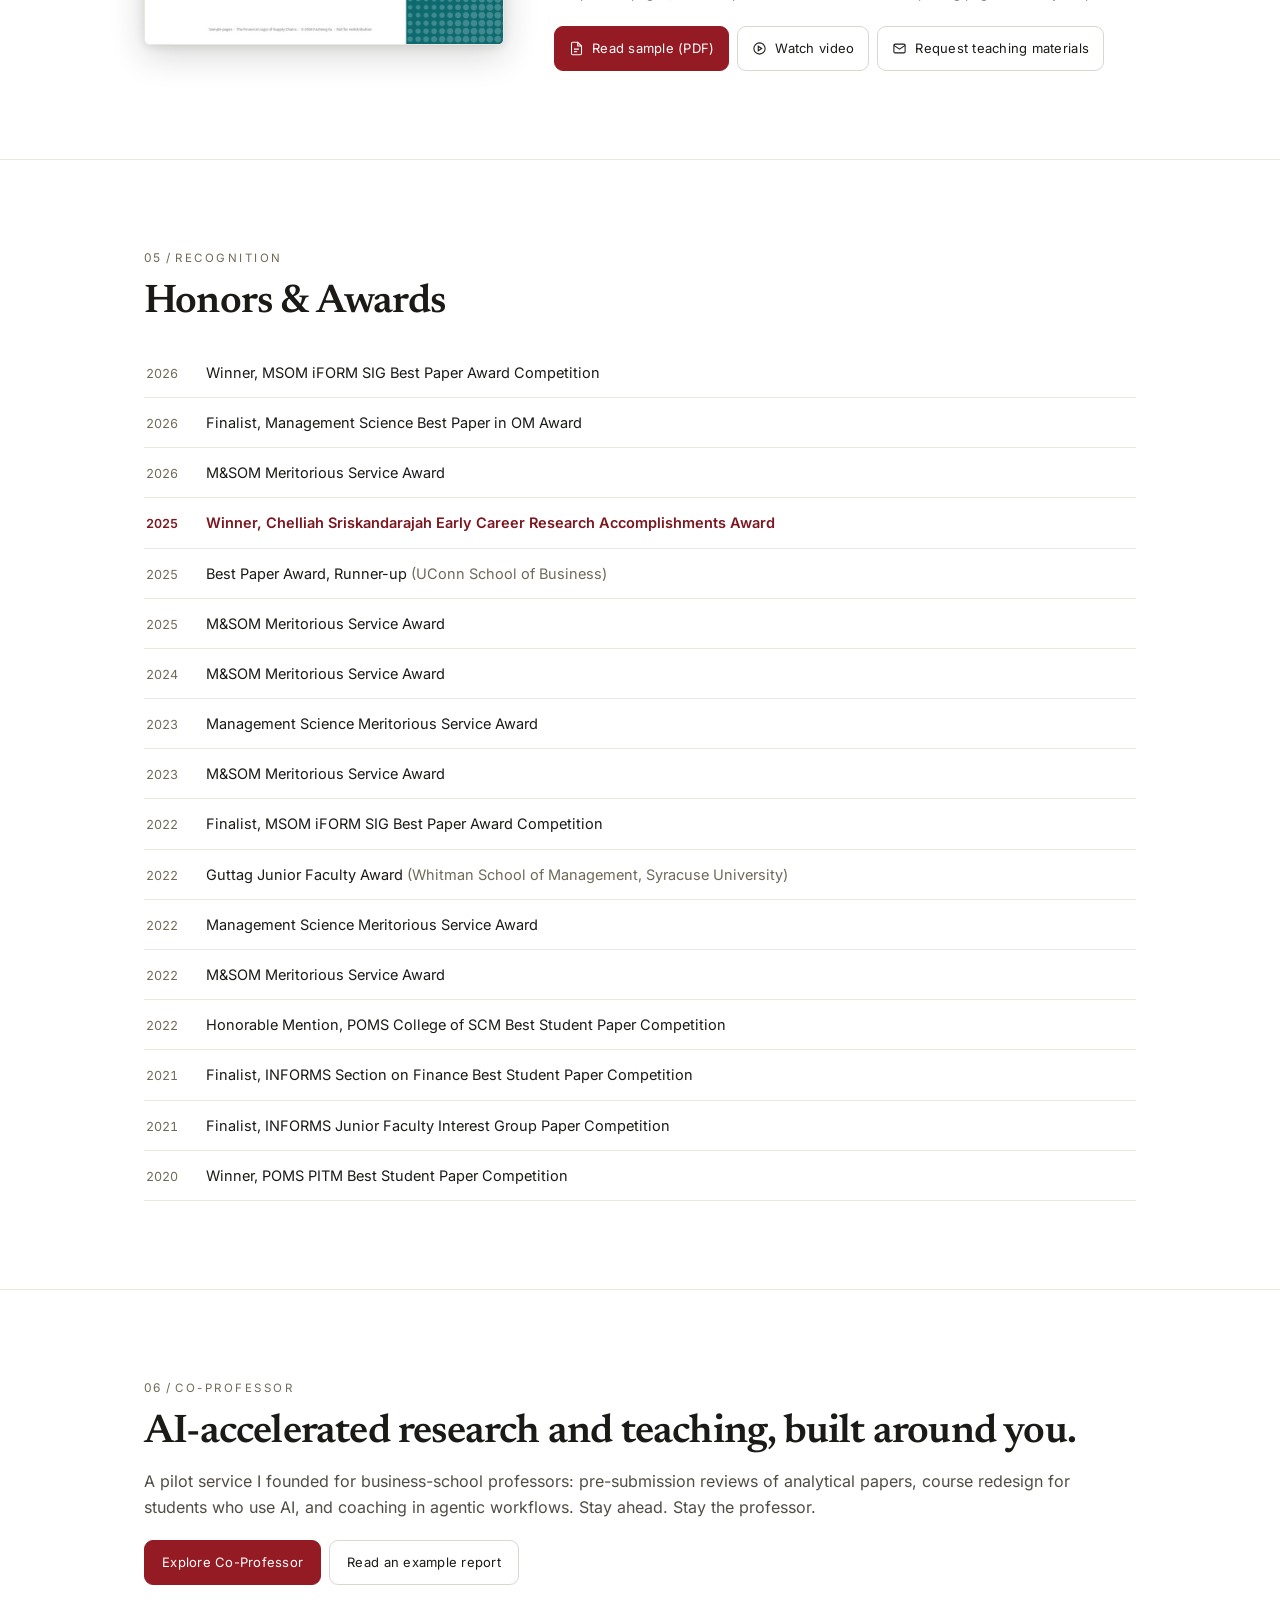
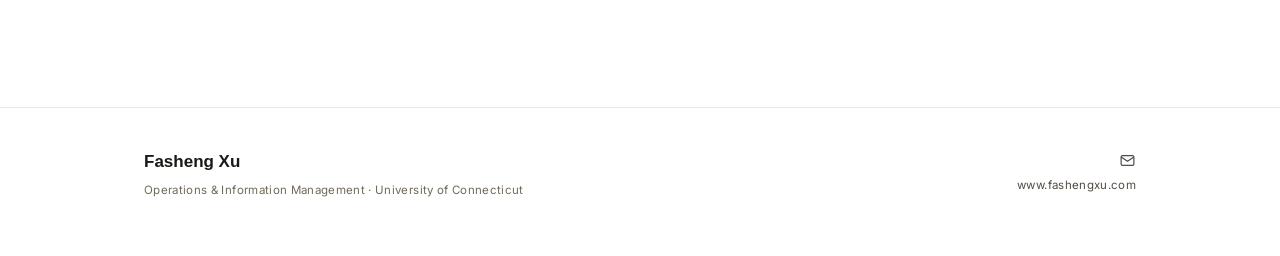
==== commit 5f1c293d: "Update Google Scholar citations to 1,500 Co-Authored-By: Claude Opus 5.5 <noreply@anthropic.com>" ====
--- a/index.html
+++ b/index.html
@@ -454,7 +454,7 @@
         </div>
       </div>
       <div class="stats" role="list" aria-label="Highlights">
-        <a class="stat stat--link stat--ext" href="https://scholar.google.com/citations?user=NQZrNUcAAAAJ&amp;hl=en" target="_blank" rel="noopener" role="listitem"><div class="n mono">1,400</div><div class="l">Google Scholar citations</div></a>
+        <a class="stat stat--link stat--ext" href="https://scholar.google.com/citations?user=NQZrNUcAAAAJ&amp;hl=en" target="_blank" rel="noopener" role="listitem"><div class="n mono">1,500</div><div class="l">Google Scholar citations</div></a>
         <div class="stat" role="listitem"><div class="n mono">7</div><div class="l">in Management Science &amp; M&amp;SOM</div></div>
         <div class="stat" role="listitem"><div class="n mono">31</div><div class="l">Working &amp; under-review papers</div></div>
         <div class="stat" role="listitem"><div class="n mono">2025</div><div class="l">POMS Early Career Research Award</div></div>
